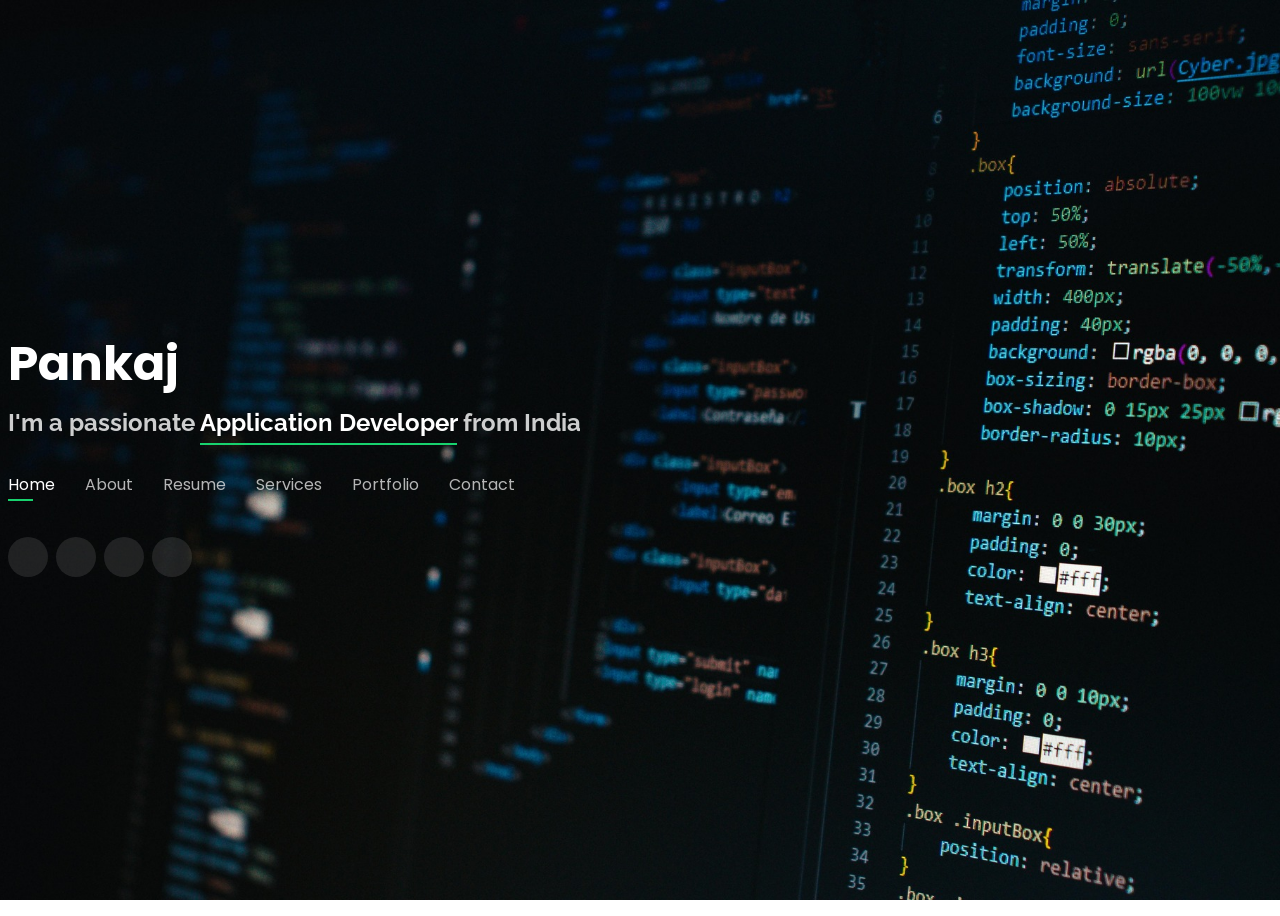
==== index.html @ 15504853 ""Updated portfolio section with new images and descriptions, added 6 new portfolio items"" ====
<!DOCTYPE html>
<html lang="en">

<head>
  <meta charset="utf-8">
  <meta content="width=device-width, initial-scale=1.0" name="viewport">

  <title>Pankaj</title>
  <meta content="" name="description">
  <meta content="" name="keywords">

  <!-- Favicons -->
  <link href="assets/img/favicon.png" rel="icon">
  <link href="assets/img/apple-touch-icon.png" rel="apple-touch-icon">

  <!-- Google Fonts -->
  <link
    href="https://fonts.googleapis.com/css?family=Open+Sans:300,300i,400,400i,600,600i,700,700i|Raleway:300,300i,400,400i,500,500i,600,600i,700,700i|Poppins:300,300i,400,400i,500,500i,600,600i,700,700i"
    rel="stylesheet">

  <!-- Vendor CSS Files -->
  <link href="assets/vendor/bootstrap/css/bootstrap.min.css" rel="stylesheet">
  <link href="assets/vendor/bootstrap-icons/bootstrap-icons.css" rel="stylesheet">
  <link href="assets/vendor/boxicons/css/boxicons.min.css" rel="stylesheet">
  <link href="assets/vendor/glightbox/css/glightbox.min.css" rel="stylesheet">
  <link href="assets/vendor/remixicon/remixicon.css" rel="stylesheet">
  <link href="assets/vendor/swiper/swiper-bundle.min.css" rel="stylesheet">

  <!-- Template Main CSS File -->
  <link href="assets/css/style.css" rel="stylesheet">

  <!-- =======================================================
  * Template Name: Personal
  * Template URL: https://bootstrapmade.com/personal-free-resume-bootstrap-template/
  * Updated: Mar 17 2024 with Bootstrap v5.3.3
  * Author: BootstrapMade.com
  * License: https://bootstrapmade.com/license/
  ======================================================== -->
</head>

<body>

  <!-- ======= Header ======= -->
  <header id="header">
    <div class="container">

      <h1 class="display-1"><a href="index.html">Pankaj</a></h1>
      <!-- Uncomment below if you prefer to use an image logo -->
      <!-- <a href="index.html" class="mr-auto"><img src="assets/img/logo.png" alt="" class="img-fluid"></a> -->
      <h2>I'm a passionate <span>Application Developer</span> from India</h2>

      <nav id="navbar" class="navbar">
        <ul>
          <li><a class="nav-link active" href="#header">Home</a></li>
          <li><a class="nav-link" href="#about">About</a></li>
          <li><a class="nav-link" href="#resume">Resume</a></li>
          <li><a class="nav-link" href="#services">Services</a></li>
          <li><a class="nav-link" href="#portfolio">Portfolio</a></li>
          <li><a class="nav-link" href="#contact">Contact</a></li>
        </ul>
        <i class="bi bi-list mobile-nav-toggle"></i>
      </nav><!-- .navbar -->

      <div class="social-links">
        <a href="https://x.com/pankajkcodes" target="_blank" class="twitter"><i class="bi bi-twitter"></i></a>
        <a href="https://www.facebook.com/pankajkcodesdev" target="_blank" class="facebook"><i
            class="bi bi-facebook"></i></a>
        <a href="https://instagram.com/pankajkcodes" target="_blank" class="instagram"><i
            class="bi bi-instagram"></i></a>
        <a href="https://www.linkedin.com/in/pankajkcodes/" target="_blank" class="linkedin"><i
            class="bi bi-linkedin"></i></a>
      </div>

    </div>
  </header><!-- End Header -->

  <!-- ======= About Section ======= -->
  <section id="about" class="about">

    <!-- ======= About Me ======= -->
    <div class="about-me container">

      <div class="section-title">
        <h2>About</h2>
        <p>Learn more about me</p>
      </div>

      <div class="row">
        <div class="col-lg-4" data-aos="fade-right">
          <img src="assets/img/me.jpg" class="img-fluid" alt="">
        </div>
        <div class="col-lg-8 pt-4 pt-lg-0 content" data-aos="fade-left">
          <h3>Application &amp; Backend Developer</h3>
          <p class="fst-italic">
            Software Developer with <span id="experience1">0</span> years of experience having good exposure in various technologies like - Java,
            kotlin, flutter, firebase, node.js, express, mongodb, mysql.
          </p>
          <div class="row">
            <div class="col-lg-6">
              <ul>
                <li><i class="bi bi-chevron-right"></i> <strong>Birthday:</strong> <span>4 March 2002</span></li>
                <li><i class="bi bi-chevron-right"></i> <strong>Website:</strong>
                  <span>https://pankajkcodes.github.io</span>
                </li>
                <li><i class="bi bi-chevron-right"></i> <strong>Phone:</strong> <span>+91 93050 94400</span></li>
                <li><i class="bi bi-chevron-right"></i> <strong>City:</strong> <span>New Delhi, India</span></li>
              </ul>
            </div>
            <div class="col-lg-6">
              <ul>
                <li><i class="bi bi-chevron-right"></i> <strong>Age:</strong> <span id="age"></span></li>
                <script>
                  function calculateAge() {
                    const birthYear = 2002;
                    const currentYear = new Date().getFullYear();
                    document.getElementById('age').textContent = currentYear - birthYear;
                  }
                  calculateAge();
                </script>
                <li><i class="bi bi-chevron-right"></i> <strong>Degree:</strong> <span>Master</span></li>
                <li><i class="bi bi-chevron-right"></i> <strong>Email:</strong> <span>pankajkcodes@gmail.com</span></li>
                <li><i class="bi bi-chevron-right"></i> <strong>Freelance:</strong> <span>Available</span></li>
              </ul>
            </div>
          </div>
          <p>
            A skilled software engineer with over 3 years of experience in full-stack application development. Proficient in technologies like Flutter, Dart, Java, Kotlin, and backend frameworks such as NodeJS, Express.js, and PHP, Specializes in building cross-platform mobile apps and robust backend systems.  Hands-on expertise in state management tools like Provider and Bloc, and databases including MySQL, MongoDB, and Firebase.

            Currently working at Rss Infotech Pvt. Ltd.,contributed to impactful projects like Math Formula, Bike9Pro, and Nadijyotish, demonstrating his ability to develop feature-rich applications.  Bachelor of Science degree from VBSPU University and has also earned certifications in Node.js and advanced Flutter development. With a strong foundation in programming, a problem-solving mindset, and excellent work ethic,
            committed to  <br>delivering high-quality solutions.
            
            </p>
        </div>
      </div>

    </div><!-- End About Me -->

    <!-- ======= Counts ======= -->
    <div class="counts container">

      <div class="row">

        <div class="col-lg-3 col-md-6">
          <div class="count-box">
            <i class="bi bi-emoji-smile"></i>
            <span data-purecounter-start="0" data-purecounter-end="40" data-purecounter-duration="1"
              class="purecounter"></span>
            <p>Happy Clients</p>
          </div>
        </div>

        <div class="col-lg-3 col-md-6 mt-5 mt-md-0">
          <div class="count-box">
            <i class="bi bi-journal-richtext"></i>
            <span data-purecounter-start="0" data-purecounter-end="50" data-purecounter-duration="1"
              class="purecounter"></span>
            <p>Projects</p>
          </div>
        </div>

        <div class="col-lg-3 col-md-6 mt-5 mt-lg-0">
          <div class="count-box">
            <i class="bi bi-headset"></i>
            <span data-purecounter-start="0" data-purecounter-end="5000" data-purecounter-duration="1"
              class="purecounter"></span>
            <p>Hours Of Support</p>
          </div>
        </div>

        <div class="col-lg-3 col-md-6 mt-5 mt-lg-0">
          <div class="count-box">
            <i class="bi bi-award"></i>
            <span data-purecounter-start="0" data-purecounter-end="5" data-purecounter-duration="1"
              class="purecounter"></span>
            <p>Awards</p>
          </div>
        </div>

      </div>

    </div><!-- End Counts -->

    <!-- ======= Skills  ======= -->
    <div class="skills container">

      <div class="section-title">
        <h2>Skills</h2>
      </div>

      <div class="row skills-content">

        <div class="col-lg-6">

          <div class="progress">
            <span class="skill">Flutter <i class="val">100%</i></span>
            <div class="progress-bar-wrap">
              <div class="progress-bar" role="progressbar" aria-valuenow="100" aria-valuemin="0" aria-valuemax="100">
              </div>
            </div>
          </div>

          <div class="progress">
            <span class="skill">Dart <i class="val">90%</i></span>
            <div class="progress-bar-wrap">
              <div class="progress-bar" role="progressbar" aria-valuenow="90" aria-valuemin="0" aria-valuemax="100">
              </div>
            </div>
          </div>

          <div class="progress">
            <span class="skill">JavaScript <i class="val">85%</i></span>
            <div class="progress-bar-wrap">
              <div class="progress-bar" role="progressbar" aria-valuenow="75" aria-valuemin="0" aria-valuemax="100">
              </div>
            </div>
          </div>

        </div>

        <div class="col-lg-6">

          <div class="progress">
            <span class="skill">NodeJS <i class="val">90%</i></span>
            <div class="progress-bar-wrap">
              <div class="progress-bar" role="progressbar" aria-valuenow="90" aria-valuemin="0" aria-valuemax="100">
              </div>
            </div>
          </div>
          <div class="progress">
            <span class="skill">PHP <i class="val">70%</i></span>
            <div class="progress-bar-wrap">
              <div class="progress-bar" role="progressbar" aria-valuenow="80" aria-valuemin="0" aria-valuemax="100">
              </div>
            </div>
          </div>



        </div>

      </div>

    </div><!-- End Skills -->

    <!-- ======= Interests ======= -->
    <div class="interests container">

      <div class="section-title">
        <h2>Interests</h2>
      </div>

      <div class="row">
        <div class="col-lg-3 col-md-4">
          <div class="icon-box">
            <i class="bi bi-code-slash" style="color: #ffbb2c;"></i>
            <h3>Programming</h3>
          </div>
        </div>

        <div class="col-lg-3 col-md-4 mt-4 mt-md-0">
          <div class="icon-box">
            <i class="bi bi-box-fill" style="color: #d4ff55;"></i>
            <h3>Problem Solving</h3>
          </div>
        </div>
        <div class="col-lg-3 col-md-4 mt-4 mt-md-0">
          <div class="icon-box">
            <i class="bi bi-reception-4" style="color: #fffc55;"></i>
            <h3>Learning New Skills</h3>
          </div>
        </div>


      </div>

    </div><!-- End Interests -->

    <!-- ======= Testimonials ======= -->
    <div class="testimonials container" style="display: none;">

      <div class="section-title">
        <h2>Testimonials</h2>
      </div>

      <div class="testimonials-slider swiper" data-aos="fade-up" data-aos-delay="100">
        <div class="swiper-wrapper">

          <div class="swiper-slide">
            <div class="testimonial-item">
              <p>
                <i class="bx bxs-quote-alt-left quote-icon-left"></i>
                Proin iaculis purus consequat sem cure digni ssim donec porttitora entum suscipit rhoncus. Accusantium
                quam, ultricies eget id, aliquam eget nibh et. Maecen aliquam, risus at semper.
                <i class="bx bxs-quote-alt-right quote-icon-right"></i>
              </p>
              <img src="assets/img/testimonials/testimonials-1.jpg" class="testimonial-img" alt="">
              <h3>Saul Goodman</h3>
              <h4>Ceo &amp; Founder</h4>
            </div>
          </div><!-- End testimonial item -->

          <div class="swiper-slide">
            <div class="testimonial-item">
              <p>
                <i class="bx bxs-quote-alt-left quote-icon-left"></i>
                Export tempor illum tamen malis malis eram quae irure esse labore quem cillum quid cillum eram malis
                quorum velit fore eram velit sunt aliqua noster fugiat irure amet legam anim culpa.
                <i class="bx bxs-quote-alt-right quote-icon-right"></i>
              </p>
              <img src="assets/img/testimonials/testimonials-2.jpg" class="testimonial-img" alt="">
              <h3>Sara Wilsson</h3>
              <h4>Designer</h4>
            </div>
          </div><!-- End testimonial item -->

          <div class="swiper-slide">
            <div class="testimonial-item">
              <p>
                <i class="bx bxs-quote-alt-left quote-icon-left"></i>
                Enim nisi quem export duis labore cillum quae magna enim sint quorum nulla quem veniam duis minim tempor
                labore quem eram duis noster aute amet eram fore quis sint minim.
                <i class="bx bxs-quote-alt-right quote-icon-right"></i>
              </p>
              <img src="assets/img/testimonials/testimonials-3.jpg" class="testimonial-img" alt="">
              <h3>Jena Karlis</h3>
              <h4>Store Owner</h4>
            </div>
          </div><!-- End testimonial item -->

          <div class="swiper-slide">
            <div class="testimonial-item">
              <p>
                <i class="bx bxs-quote-alt-left quote-icon-left"></i>
                Fugiat enim eram quae cillum dolore dolor amet nulla culpa multos export minim fugiat minim velit minim
                dolor enim duis veniam ipsum anim magna sunt elit fore quem dolore labore illum veniam.
                <i class="bx bxs-quote-alt-right quote-icon-right"></i>
              </p>
              <img src="assets/img/testimonials/testimonials-4.jpg" class="testimonial-img" alt="">
              <h3>Matt Brandon</h3>
              <h4>Freelancer</h4>
            </div>
          </div><!-- End testimonial item -->



        </div>
        <div class="swiper-pagination"></div>
      </div>

      <div class="owl-carousel testimonials-carousel">

      </div>

    </div>
    <!-- End Testimonials  -->

  </section><!-- End About Section -->

  <!-- ======= Resume Section ======= -->
  <section id="resume" class="resume">
    <div class="container">

      <div class="section-title">
        <h2>Resume</h2>
        <p>Check My Resume</p>
      </div>

      <div class="row">
        <div class="col-lg-6">
          <h3 class="resume-title">Sumary</h3>
          <div class="resume-item pb-0">
            <h4>Pankaj Bharati</h4>
            <p><em>An Engineer with <span id="experience">0</span> years of experience, having good knowledge of
                application development and worked on different technologies.
                <script>
                  const startYear = 2021;
                  const currentYear = new Date().getFullYear();
                  const experience = currentYear - startYear;
                
                  document.getElementById('experience').innerText = experience;
                  document.getElementById('experience1').innerText = experience;
                </script> Good understanding of programming, functional requirements,
                hardworking and confident. Able to submit desired work with in
                stipulated time.
              </em></p>
            <p>
            <ul>
              <li>Mau, 275301, UP. India</li>
              <li>+91 93050 94400</li>
              <li>pankajkcodes@gmail.com</li>
            </ul>
            </p>
          </div>

          <h3 class="resume-title">Education</h3>
          <div class="resume-item">
            <h4>Bachelor of Science [BSC] </h4>
            <h5>2019 - 2022</h5>
            <p><em> VBSPU University Jaunpur</em></p>
            <p>Graduated with a Bachelor of Science degree, majoring in Physics, Chemistry, and Mathematics. Completed
              an internship at a research institute, gaining practical lab experience. Organized events as a member of
              the science society and tutored peers in mathematics. </p>
          </div>
          <div class="resume-item">
            <h4>Intermediate [ 10+2 ]</h4>
            <h5>2017 - 2019 </h5>
            <p><em>Prayagraj, Utter Pradesh, India </em></p>
            <p>Completed higher secondary education with a focus on Science, achieving high grades in Physics,
              Chemistry, and Mathematics. Participated in advanced mathematics competitions, enhancing analytical
              skills. Competed in inter-school debate competitions, improving public speaking and critical thinking
              abilities.
            </p>
          </div>
          <div class="resume-item">
            <h4>High School [ 10 ]</h4>
            <h5>2015 - 2017 </h5>
            <p><em>Prayagraj, Utter Pradesh, India </em></p>
            <p>Completed Class 10 with a strong academic record, excelling in Mathematics, Science, and English.
              Enhancing problem-solving skills. Contributed to the school newspaper, developing writing and
              communication abilities. Engaged in community service initiatives, fostering teamwork and social
              responsibility. This period laid a solid foundation for my educational and professional future,
              cultivating critical thinking and effective communication skills.
            </p>
          </div>
        </div>
        <div class="col-lg-6">
          <h3 class="resume-title">Professional Experience</h3>
          <div class="resume-item">
            <h4>Full-Stack App Developer </h4>
            <h5>2023 - Present</h5>
            <p><em>Moti Nagar, New Delhi, Delhi 110015 </em></p>
            <p>
            <ul>
              <li>Frontend technologies - XML for Java and kotlin. Flutter
                for Android and IOS Cross Platform App Development . </li>
              <li>Backend technologies - NodeJS, Express Js, PHP, Third
                Party Api.
              </li>
              <li>Database technologies - MongoDB, MySQL Database
                Firebase, Cloud Firestore </li>
              <li>Other technologies -
                Firebase messaging, OneSignal Notifications. Payments gateway. UPI SDK, Google Map, Agora. </li>
            </ul>
            </p>
          </div>
          <div class="resume-item">
            <h4>Full-Stack App Developer </h4>
            <h5>2022 - 2023</h5>
            <p><em> Mobile Application Development Company In Pune Maharashtra
                India </em></p>
            <p>
            <ul>
              <li>Technical Skills : Flutter and Dart, java, kotlin, Sqflite
                (SQL) , hive (No SQL), Api Call Using HTTP & DIO Package </li>
              <li>Frontend Framework : Flutter framework. </li>
              <li>Backend : Firebase, NodeJS ,Express Js. </li>
              <li>State management : Provider, Riverpod and bloc "Cubit" </li>
              <li>Database : Firebase, Cloud Firestore, MySQL, MongoDB </li>
            </ul>
            </p>
          </div>
          <div class="resume-item">
            <h4>Freelaunce Full-Stack App Developer </h4>
            <h5>2020 - 2022</h5>
            <p><em> WORK FROM HOME [ Client Works ] </em></p>
            <p>
            <ul>
              <li>Technical Skills : Native Android java, kotlin, Api Integration </li>
              <li>Frontend Framework : Native android </li>
              <li>Backend : Firebase, NodeJS ,Express Js. </li>
              <li>Other technologies - For Messaging & Notifications :
                Firebase messaging, OneSignal Notifications. For
                Payment : Razor pay, Stripe Payments. Ads : Unity, Google admob, facebook ad </li>
              <li>Database : Firebase, Cloud Firestore, MySQL, MongoDB </li>
            </ul>
            </p>
          </div>
        </div>
      </div>

    </div>
  </section><!-- End Resume Section -->

  <!-- ======= Services Section ======= -->
  <section id="services" class="services">
    <div class="container">

      <div class="section-title">
        <h2>Services</h2>
        <p>My Services</p>
      </div>

      <div class="row">
        <div class="col-lg-4 col-md-6 d-flex align-items-stretch">
          <div class="icon-box">
            <div class="icon"><i class="bx bxl-dribbble"></i></div>
            <h4><a href="">Android Application Development</a></h4>
            <p>Technology using flutter, java and kotlin. </p>
          </div>
        </div>

        <div class="col-lg-4 col-md-6 d-flex align-items-stretch mt-4 mt-md-0">
          <div class="icon-box">
            <div class="icon"><i class="bx bx-file"></i></div>
            <h4><a href="">IOS Application Development</a></h4>
            <p>Technology using flutter cross platform developement.</p>
          </div>
        </div>

        <div class="col-lg-4 col-md-6 d-flex align-items-stretch mt-4 mt-lg-0">
          <div class="icon-box">
            <div class="icon"><i class="bx bx-tachometer"></i></div>
            <h4><a href="">Desktop Application Development</a></h4>
            <p>Technology using Electron, html, css, js.</p>
          </div>
        </div>

        <div class="col-lg-4 col-md-6 d-flex align-items-stretch mt-4">
          <div class="icon-box">
            <div class="icon"><i class="bx bx-world"></i></div>
            <h4><a href="">Backend Development [ Node ] </a></h4>
            <p>Technology using NodeJs, ExpressJs, Mongodb.</p>
          </div>
        </div>

        <div class="col-lg-4 col-md-6 d-flex align-items-stretch mt-4">
          <div class="icon-box">
            <div class="icon"><i class="bx bx-slideshow"></i></div>
            <h4><a href="">Backend Development [ PHP ] </a></h4>
            <p>Technology using Core PHP and MySql.</p>
          </div>
        </div>

        <div class="col-lg-4 col-md-6 d-flex align-items-stretch mt-4">
          <div class="icon-box">
            <div class="icon"><i class="bx bx-arch"></i></div>
            <h4><a href="">Firebase Uses & Integration </a></h4>
            <p>Cloud Firestore DB , Authentication, Notification, Realtime db etc.</p>
          </div>
        </div>

      </div>

    </div>
  </section><!-- End Services Section -->

  <!-- ======= Portfolio Section ======= -->
  <section id="portfolio" class="portfolio">
    <div class="container">

      <div class="section-title">
        <h2>Portfolio</h2>
        <p>My Works</p>
      </div>

      <div class="row">
        <div class="col-lg-12 d-flex justify-content-center">
          <ul id="portfolio-flters">
            <li data-filter="*" class="filter-active">All</li>
            <li data-filter=".filter-app">App</li>
            <li data-filter=".filter-web">Web</li>
          </ul>
        </div>
      </div>

      <div class="row portfolio-container">

        <div class="col-lg-4 col-md-6 portfolio-item filter-app">
          <div class="portfolio-wrap">
            <img src="assets/img/portfolio/portfolio-1.png" class="img-fluid" alt="">
            <div class="portfolio-info">
              <h4>Math Formula | All Formula              </h4>
              <p>Math Formula | Math Quiz is all-in-one app that delivers a good collection of math formulas across various branches of mathematics, including algebra, geometry, trigonometry, and more. </p>
              <div class="portfolio-links">
                <a href="assets/img/portfolio/portfolio-1.png" data-gallery="portfolioGallery"
                  class="portfolio-lightbox" title="App 1"><i class="bx bx-plus"></i></a>
                <a href="portfolio-details.html" data-gallery="portfolioDetailsGallery" data-glightbox="type: external"
                  class="portfolio-details-lightbox" title="Portfolio Details"><i class="bx bx-link"></i></a>
              </div>
            </div>
          </div>
        </div>

        <div class="col-lg-4 col-md-6 portfolio-item filter-app">
          <div class="portfolio-wrap">
            <img src="assets/img/portfolio/portfolio-2.png" class="img-fluid" alt="">
            <div class="portfolio-info">
              <h4>Blank</h4>
              <p>Blank app provide service to get old phone details. also user can come to our store to provide details of old phone through Blank App .
              </p>
              <div class="portfolio-links">
                <a href="assets/img/portfolio/portfolio-2.png" data-gallery="portfolioGallery"
                  class="portfolio-lightbox" title="Web 3"><i class="bx bx-plus"></i></a>
                <a href="portfolio-details.html" data-gallery="portfolioDetailsGallery" data-glightbox="type: external"
                  class="portfolio-details-lightbox" title="Portfolio Details"><i class="bx bx-link"></i></a>
              </div>
            </div>
          </div>
        </div>

        <div class="col-lg-4 col-md-6 portfolio-item filter-app">
          <div class="portfolio-wrap">
            <img src="assets/img/portfolio/portfolio-3.png" class="img-fluid" alt="">
            <div class="portfolio-info">
              <h4>Vaktaa</h4>
              <p>Vaktaa is driven by a singular vision: to illuminate the path to understanding oneself and making informed life decisions.</p>
              <div class="portfolio-links">
                <a href="assets/img/portfolio/portfolio-3.png" data-gallery="portfolioGallery"
                  class="portfolio-lightbox" title="App 2"><i class="bx bx-plus"></i></a>
                <a href="portfolio-details.html" data-gallery="portfolioDetailsGallery" data-glightbox="type: external"
                  class="portfolio-details-lightbox" title="Portfolio Details"><i class="bx bx-link"></i></a>
              </div>
            </div>
          </div>
        </div>



        <div class="col-lg-4 col-md-6 portfolio-item filter-web">
          <div class="portfolio-wrap">
            <img src="assets/img/portfolio/portfolio-4.png" class="img-fluid" alt="">
            <div class="portfolio-info">
              <h4>UpSoftech</h4>
              <p>A software development company that specializes in creating custom software solutions for businesses of all sizes.</p>
              <div class="portfolio-links">
                <a href="assets/img/portfolio/portfolio-4.png" data-gallery="portfolioGallery"
                  class="portfolio-lightbox" title="Web 2"><i class="bx bx-plus"></i></a>
                <a href="portfolio-details.html" data-gallery="portfolioDetailsGallery" data-glightbox="type: external"
                  class="portfolio-details-lightbox" title="Portfolio Details"><i class="bx bx-link"></i></a>
              </div>
            </div>
          </div>
        </div>

        <div class="col-lg-4 col-md-6 portfolio-item filter-web">
          <div class="portfolio-wrap">
            <img src="assets/img/portfolio/portfolio-5.png" class="img-fluid" alt="">
            <div class="portfolio-info">
              <h4>Bizotic</h4>
              <p>We're Bizotic Finance, your gateway to financial freedom. Our mission is simple: to make credit accessible to everyone. </p>
              <div class="portfolio-links">
                <a href="assets/img/portfolio/portfolio-5.png" data-gallery="portfolioGallery"
                  class="portfolio-lightbox" title="App 3"><i class="bx bx-plus"></i></a>
                <a href="portfolio-details.html" data-gallery="portfolioDetailsGallery" data-glightbox="type: external"
                  class="portfolio-details-lightbox" title="Portfolio Details"><i class="bx bx-link"></i></a>
              </div>
            </div>
          </div>
        </div>



        <div class="col-lg-4 col-md-6 portfolio-item filter-web">
          <div class="portfolio-wrap">
            <img src="assets/img/portfolio/portfolio-6.png" class="img-fluid" alt="">
            <div class="portfolio-info">
              <h4>Mehi Marble & Tiles</h4>
              <p>Welcome to Mehi Marble & Tiles , your trusted destination for high-quality tiles and marble.</p>
              <div class="portfolio-links">
                <a href="assets/img/portfolio/portfolio-6.png" data-gallery="portfolioGallery"
                  class="portfolio-lightbox" title="Web 3"><i class="bx bx-plus"></i></a>
                <a href="portfolio-details.html" data-gallery="portfolioDetailsGallery" data-glightbox="type: external"
                  class="portfolio-details-lightbox" title="Portfolio Details"><i class="bx bx-link"></i></a>
              </div>
            </div>
          </div>
        </div>
        <div class="col-lg-4 col-md-6 portfolio-item filter-app">
          <div class="portfolio-wrap">
            <img src="assets/img/portfolio/portfolio-7.png" class="img-fluid" alt="">
            <div class="portfolio-info">
              <h4>AI VITOFIT
              </h4>
              <p>AI VITOFIT - India's Leading AI Based Fitness App
              </p>
              <div class="portfolio-links">
                <a href="assets/img/portfolio/portfolio-7.png" data-gallery="portfolioGallery"
                  class="portfolio-lightbox" title="App"><i class="bx bx-plus"></i></a>
                <a href="portfolio-details.html" data-gallery="portfolioDetailsGallery" data-glightbox="type: external"
                  class="portfolio-details-lightbox" title="Portfolio Details"><i class="bx bx-link"></i></a>
              </div>
            </div>
          </div>
        </div>
        <div class="col-lg-4 col-md-6 portfolio-item filter-app">
          <div class="portfolio-wrap">
            <img src="assets/img/portfolio/portfolio-8.png" class="img-fluid" alt="">
            <div class="portfolio-info">
              <h4>MeatBeats              </h4>
              <p>MeatBeats is an application which sells fish and meat online in Pune region
              </p>
              <div class="portfolio-links">
                <a href="assets/img/portfolio/portfolio-8.png" data-gallery="portfolioGallery"
                  class="portfolio-lightbox" title="App "><i class="bx bx-plus"></i></a>
                <a href="portfolio-details.html" data-gallery="portfolioDetailsGallery" data-glightbox="type: external"
                  class="portfolio-details-lightbox" title="Portfolio Details"><i class="bx bx-link"></i></a>
              </div>
            </div>
          </div>
        </div>
        <div class="col-lg-4 col-md-6 portfolio-item filter-app">
          <div class="portfolio-wrap">
            <img src="assets/img/portfolio/portfolio-9.png" class="img-fluid" alt="">
            <div class="portfolio-info">
              <h4>Nadijyotish</h4>
              <p>Nadi Astrology is the highly accurate predictive Hindu system of astrology.
              </p>
              <div class="portfolio-links">
                <a href="assets/img/portfolio/portfolio-9.png" data-gallery="portfolioGallery"
                  class="portfolio-lightbox" title="App "><i class="bx bx-plus"></i></a>
                <a href="portfolio-details.html" data-gallery="portfolioDetailsGallery" data-glightbox="type: external"
                  class="portfolio-details-lightbox" title="Portfolio Details"><i class="bx bx-link"></i></a>
              </div>
            </div>
          </div>
        </div>
        <div class="col-lg-4 col-md-6 portfolio-item filter-app">
          <div class="portfolio-wrap">
            <img src="assets/img/portfolio/portfolio-10.png" class="img-fluid" alt="">
            <div class="portfolio-info">
              <h4>Free Ambulance</h4>
              <p>Free Ambulance Mobile Application</p>
              <div class="portfolio-links">
                <a href="assets/img/portfolio/portfolio-10.png" data-gallery="portfolioGallery"
                  class="portfolio-lightbox" title="App "><i class="bx bx-plus"></i></a>
                <a href="portfolio-details.html" data-gallery="portfolioDetailsGallery" data-glightbox="type: external"
                  class="portfolio-details-lightbox" title="Portfolio Details"><i class="bx bx-link"></i></a>
              </div>
            </div>
          </div>
        </div>
        <div class="col-lg-4 col-md-6 portfolio-item filter-app">
          <div class="portfolio-wrap">
            <img src="assets/img/portfolio/portfolio-11.png" class="img-fluid" alt="">
            <div class="portfolio-info">
              <h4>Bike9Pro</h4>
              <p>Bike9Pro Mobile Application </p>
              <div class="portfolio-links">
                <a href="assets/img/portfolio/portfolio-11.png" data-gallery="portfolioGallery"
                  class="portfolio-lightbox" title="App "><i class="bx bx-plus"></i></a>
                <a href="portfolio-details.html" data-gallery="portfolioDetailsGallery" data-glightbox="type: external"
                  class="portfolio-details-lightbox" title="Portfolio Details"><i class="bx bx-link"></i></a>
              </div>
            </div>
          </div>
        </div>
       


      </div>

    </div>
  </section><!-- End Portfolio Section -->

  <!-- ======= Contact Section ======= -->
  <section id="contact" class="contact">
    <div class="container">

      <div class="section-title">
        <h2>Contact</h2>
        <p>Contact Me</p>
      </div>

      <div class="row mt-2">

        <div class="col-md-6 d-flex align-items-stretch">
          <div class="info-box">
            <i class="bx bx-map"></i>
            <h3>My Address</h3>
            <p>Mau 275301 U.P India </p>
          </div>
        </div>

        <div class="col-md-6 mt-4 mt-md-0 d-flex align-items-stretch">
          <div class="info-box">
            <i class="bx bx-share-alt"></i>
            <h3>Social Profiles</h3>
            <div class="social-links">
              <a href="https://x.com/pankajkcodes" target="_blank" class="twitter"><i class="bi bi-twitter"></i></a>
              <a href="https://www.facebook.com/pankajkcodesdev" target="_blank" class="facebook"><i
                  class="bi bi-facebook"></i></a>
              <a href="https://instagram.com/pankajkcodes" target="_blank" class="instagram"><i
                  class="bi bi-instagram"></i></a>
              <a href="https://www.linkedin.com/in/pankajkcodes/" target="_blank" class="linkedin"><i
                  class="bi bi-linkedin"></i></a>

            </div>
          </div>
        </div>

        <div class="col-md-6 mt-4 d-flex align-items-stretch">
          <div class="info-box">
            <i class="bx bx-envelope"></i>
            <h3>Email Me</h3>
            <p>pankajkcodes@gmail.com</p>
          </div>
        </div>
        <div class="col-md-6 mt-4 d-flex align-items-stretch">
          <div class="info-box">
            <i class="bx bx-phone-call"></i>
            <h3>Call Me</h3>
            <p>+91 93050 94400</p>
          </div>
        </div>
        <space></space>
      </div>

      <form action="forms/contact.php" method="post" role="form" class="php-email-form mt-4">
        <div class="row">
          <div class="col-md-6 form-group">
            <input type="text" name="name" class="form-control" id="name" placeholder="Your Name" required>
          </div>
          <div class="col-md-6 form-group mt-3 mt-md-0">
            <input type="email" class="form-control" name="email" id="email" placeholder="Your Email" required>
          </div>
        </div>
        <div class="form-group mt-3">
          <input type="text" class="form-control" name="subject" id="subject" placeholder="Subject" required>
        </div>
        <div class="form-group mt-3">
          <textarea class="form-control" name="message" rows="5" placeholder="Message" required></textarea>
        </div>
        <div class="my-3">
          <div class="loading">Loading</div>
          <div class="error-message"></div>
          <div class="sent-message">Your message has been sent. Thank you!</div>
        </div>
        <div class="text-center"><button type="submit">Send Message</button></div>
      </form>

    </div>
  </section><!-- End Contact Section -->

  <!-- Vendor JS Files -->
  <script src="assets/vendor/purecounter/purecounter_vanilla.js"></script>
  <script src="assets/vendor/bootstrap/js/bootstrap.bundle.min.js"></script>
  <script src="assets/vendor/glightbox/js/glightbox.min.js"></script>
  <script src="assets/vendor/isotope-layout/isotope.pkgd.min.js"></script>
  <script src="assets/vendor/swiper/swiper-bundle.min.js"></script>
  <script src="assets/vendor/waypoints/noframework.waypoints.js"></script>
  <script src="assets/vendor/php-email-form/validate.js"></script>

  <!-- Template Main JS File -->
  <script src="assets/js/main.js"></script>

</body>

</html>
---- assets/css/style.css ----
/**
* Template Name: Personal
* Template URL: https://bootstrapmade.com/personal-free-resume-bootstrap-template/
* Updated: Mar 17 2024 with Bootstrap v5.3.3
* Author: BootstrapMade.com
* License: https://bootstrapmade.com/license/
*/

/*--------------------------------------------------------------
# General
--------------------------------------------------------------*/
body {
  font-family: "Open Sans", sans-serif;
  background-color: #040404;
  color: #fff;
  position: relative;
  background: transparent;
}

body::before {
  content: "";
  position: fixed;
  background: #040404 url("../img/bg.jpg") top right no-repeat;
  background-size: cover;
  left: 0;
  right: 0;
  top: 0;
  height: 100vh;
  z-index: -1;
}

@media (min-width: 1024px) {
  body::before {
    background-attachment: fixed;
  }
}

a {
  color: #18d26e;
  text-decoration: none;
}

a:hover {
  color: #35e888;
  text-decoration: none;
}

h1,
h2,
h3,
h4,
h5,
h6 {
  font-family: "Raleway", sans-serif;
}

/*--------------------------------------------------------------
# Header
--------------------------------------------------------------*/
#header {
  transition: ease-in-out 0.3s;
  position: relative;
  height: 100vh;
  display: flex;
  align-items: center;
  z-index: 997;
  overflow-y: auto;
}

#header * {
  transition: ease-in-out 0.3s;
}

#header h1 {
  font-size: 48px;
  margin: 0;
  padding: 0;
  line-height: 1;
  font-weight: 700;
  font-family: "Poppins", sans-serif;
}

#header h1 a,
#header h1 a:hover {
  color: #fff;
  line-height: 1;
  display: inline-block;
}

#header h2 {
  font-size: 24px;
  margin-top: 20px;
  color: rgba(255, 255, 255, 0.8);
}

#header h2 span {
  color: #fff;
  border-bottom: 2px solid #18d26e;
  padding-bottom: 6px;
}

#header img {
  padding: 0;
  margin: 0;
}

#header .social-links {
  margin-top: 40px;
  display: flex;
}

#header .social-links a {
  font-size: 16px;
  display: flex;
  justify-content: center;
  align-items: center;
  background: rgba(255, 255, 255, 0.1);
  color: #fff;
  line-height: 1;
  margin-right: 8px;
  border-radius: 50%;
  width: 40px;
  height: 40px;
}

#header .social-links a:hover {
  background: #18d26e;
}

@media (max-width: 992px) {
  #header h1 {
    font-size: 36px;
  }

  #header h2 {
    font-size: 20px;
    line-height: 30px;
  }

  #header .social-links {
    margin-top: 15px;
  }

  #header .container {
    display: flex;
    flex-direction: column;
    align-items: center;
  }
}

/* Header Top */
#header.header-top {
  height: 80px;
  position: fixed;
  left: 0;
  top: 0;
  right: 0;
  background: rgba(0, 0, 0, 0.9);
}

#header.header-top .social-links,
#header.header-top h2 {
  display: none;
}

#header.header-top h1 {
  margin-right: auto;
  font-size: 36px;
}

#header.header-top img {
  max-height: 60px;
  margin-right: 20px !important;
}

#header.header-top .container {
  display: flex;
  align-items: center;
}

#header.header-top .navbar {
  margin: 0;
}

@media (max-width: 768px) {
  #header.header-top {
    height: 60px;
  }

  #header.header-top h1 {
    font-size: 26px;
  }
}

/*--------------------------------------------------------------
# Navigation Menu
--------------------------------------------------------------*/
/**
* Desktop Navigation 
*/
.navbar {
  padding: 0;
  margin-top: 35px;
}

.navbar ul {
  margin: 0;
  padding: 0;
  display: flex;
  list-style: none;
  align-items: center;
}

.navbar li {
  position: relative;
}

.navbar li+li {
  margin-left: 30px;
}

.navbar a,
.navbar a:focus {
  display: flex;
  align-items: center;
  justify-content: space-between;
  padding: 0;
  font-family: "Poppins", sans-serif;
  font-size: 16px;
  font-weight: 400;
  color: rgba(255, 255, 255, 0.7);
  white-space: nowrap;
  transition: 0.3s;
}

.navbar a i,
.navbar a:focus i {
  font-size: 12px;
  line-height: 0;
  margin-left: 5px;
}

.navbar a:before {
  content: "";
  position: absolute;
  width: 0;
  height: 2px;
  bottom: -4px;
  left: 0;
  background-color: #18d26e;
  visibility: hidden;
  width: 0px;
  transition: all 0.3s ease-in-out 0s;
}

.navbar a:hover:before,
.navbar li:hover>a:before,
.navbar .active:before {
  visibility: visible;
  width: 25px;
}

.navbar a:hover,
.navbar .active,
.navbar .active:focus,
.navbar li:hover>a {
  color: #fff;
}

/**
* Mobile Navigation 
*/
.mobile-nav-toggle {
  color: #fff;
  font-size: 28px;
  cursor: pointer;
  display: none;
  line-height: 0;
  transition: 0.5s;
  position: fixed;
  right: 15px;
  top: 15px;
}

@media (max-width: 991px) {
  .mobile-nav-toggle {
    display: block;
  }

  .navbar ul {
    display: none;
  }
}

.navbar-mobile {
  position: fixed;
  overflow: hidden;
  top: 0;
  right: 0;
  left: 0;
  bottom: 0;
  background: rgba(0, 0, 0, 0.9);
  transition: 0.3s;
  z-index: 999;
  margin-top: 0;
}

.navbar-mobile .mobile-nav-toggle {
  position: absolute;
  top: 15px;
  right: 15px;
}

.navbar-mobile ul {
  display: block;
  position: absolute;
  top: 55px;
  right: 15px;
  bottom: 45px;
  left: 15px;
  padding: 10px 0;
  overflow-y: auto;
  transition: 0.3s;
  border: 2px solid rgba(255, 255, 255, 0.2);
}

.navbar-mobile li {
  padding: 12px 20px;
}

.navbar-mobile li+li {
  margin: 0;
}

.navbar-mobile a,
.navbar-mobile a:focus {
  font-size: 16px;
  position: relative;
}

/*--------------------------------------------------------------
# Sections General
--------------------------------------------------------------*/
section {
  overflow: hidden;
  position: absolute;
  width: 100%;
  top: 140px;
  bottom: 100%;
  opacity: 0;
  transition: ease-in-out 0.4s;
  z-index: 2;
}

section.section-show {
  top: 100px;
  bottom: auto;
  opacity: 1;
  padding-bottom: 45px;
}

section .container {
  background: rgba(0, 0, 0, 0.9);
  padding: 30px;
}

@media (max-width: 768px) {
  section {
    top: 120px;
  }

  section.section-show {
    top: 80px;
  }
}

.section-title h2 {
  font-size: 14px;
  font-weight: 500;
  padding: 0;
  line-height: 1px;
  margin: 0 0 20px 0;
  letter-spacing: 2px;
  text-transform: uppercase;
  color: #aaaaaa;
  font-family: "Poppins", sans-serif;
}

.section-title h2::after {
  content: "";
  width: 120px;
  height: 1px;
  display: inline-block;
  background: #4ceb95;
  margin: 4px 10px;
}

.section-title p {
  margin: 0;
  margin: -15px 0 15px 0;
  font-size: 36px;
  font-weight: 700;
  text-transform: uppercase;
  font-family: "Poppins", sans-serif;
  color: #fff;
}

/*--------------------------------------------------------------
# About
--------------------------------------------------------------*/
.about-me .content h3 {
  font-weight: 700;
  font-size: 26px;
  color: #18d26e;
}

.about-me .content ul {
  list-style: none;
  padding: 0;
}

.about-me .content ul li {
  margin-bottom: 20px;
  display: flex;
  align-items: center;
}

.about-me .content ul strong {
  margin-right: 10px;
}

.about-me .content ul i {
  font-size: 16px;
  margin-right: 5px;
  color: #18d26e;
  line-height: 0;
}

.about-me .content p:last-child {
  margin-bottom: 0;
}

/*--------------------------------------------------------------
# Counts
--------------------------------------------------------------*/
.counts {
  padding: 70px 0 60px;
}

.counts .count-box {
  padding: 30px 30px 25px 30px;
  width: 100%;
  position: relative;
  text-align: center;
  background: rgba(255, 255, 255, 0.08);
}

.counts .count-box i {
  position: absolute;
  top: -25px;
  left: 50%;
  transform: translateX(-50%);
  font-size: 24px;
  background: rgba(255, 255, 255, 0.1);
  padding: 12px;
  color: #18d26e;
  border-radius: 50px;
  line-height: 0;
}

.counts .count-box span {
  font-size: 36px;
  display: block;
  font-weight: 600;
  color: #fff;
}

.counts .count-box p {
  padding: 0;
  margin: 0;
  font-family: "Raleway", sans-serif;
  font-size: 14px;
}

/*--------------------------------------------------------------
# Skills
--------------------------------------------------------------*/
.skills .progress {
  height: 60px;
  display: block;
  background: none;
  border-radius: 0;
}

.skills .progress .skill {
  padding: 10px 0;
  margin: 0;
  text-transform: uppercase;
  display: block;
  font-weight: 600;
  font-family: "Poppins", sans-serif;
  color: #fff;
}

.skills .progress .skill .val {
  float: right;
  font-style: normal;
}

.skills .progress-bar-wrap {
  background: rgba(255, 255, 255, 0.2);
}

.skills .progress-bar {
  width: 1px;
  height: 10px;
  transition: 0.9s;
  background-color: #18d26e;
}

/*--------------------------------------------------------------
# Interests
--------------------------------------------------------------*/
.interests .icon-box {
  display: flex;
  align-items: center;
  padding: 20px;
  background: rgba(255, 255, 255, 0.08);
  transition: ease-in-out 0.3s;
}

.interests .icon-box i {
  font-size: 32px;
  padding-right: 10px;
  line-height: 1;
}

.interests .icon-box h3 {
  font-weight: 700;
  margin: 0;
  padding: 0;
  line-height: 1;
  font-size: 16px;
  color: #fff;
}

.interests .icon-box:hover {
  background: rgba(255, 255, 255, 0.12);
}

/*--------------------------------------------------------------
# Testimonials
--------------------------------------------------------------*/
.testimonials .testimonials-carousel,
.testimonials .testimonials-slider {
  overflow: hidden;
}

.testimonials .testimonial-item {
  box-sizing: content-box;
  min-height: 320px;
}

.testimonials .testimonial-item .testimonial-img {
  width: 90px;
  border-radius: 50%;
  margin: -40px 0 0 40px;
  position: relative;
  z-index: 2;
  border: 6px solid rgba(255, 255, 255, 0.12);
}

.testimonials .testimonial-item h3 {
  font-size: 18px;
  font-weight: bold;
  margin: 10px 0 5px 45px;
  color: #fff;
}

.testimonials .testimonial-item h4 {
  font-size: 14px;
  color: #999;
  margin: 0 0 0 45px;
}

.testimonials .testimonial-item .quote-icon-left,
.testimonials .testimonial-item .quote-icon-right {
  color: rgba(255, 255, 255, 0.25);
  font-size: 26px;
}

.testimonials .testimonial-item .quote-icon-left {
  display: inline-block;
  left: -5px;
  position: relative;
}

.testimonials .testimonial-item .quote-icon-right {
  display: inline-block;
  right: -5px;
  position: relative;
  top: 10px;
}

.testimonials .testimonial-item p {
  font-style: italic;
  margin: 0 15px 0 15px;
  padding: 20px 20px 60px 20px;
  background: rgba(255, 255, 255, 0.1);
  position: relative;
  border-radius: 6px;
  position: relative;
  z-index: 1;
}

.testimonials .swiper-pagination {
  margin-top: 20px;
  position: relative;
}

.testimonials .swiper-pagination .swiper-pagination-bullet {
  width: 12px;
  height: 12px;
  opacity: 1;
  background-color: rgba(255, 255, 255, 0.3);
}

.testimonials .swiper-pagination .swiper-pagination-bullet-active {
  background-color: #18d26e;
}

/*--------------------------------------------------------------
# Resume
--------------------------------------------------------------*/
.resume .resume-title {
  font-size: 26px;
  font-weight: 700;
  margin-top: 20px;
  margin-bottom: 20px;
  color: #fff;
}

.resume .resume-item {
  padding: 0 0 20px 20px;
  margin-top: -2px;
  border-left: 2px solid rgba(255, 255, 255, 0.2);
  position: relative;
}

.resume .resume-item h4 {
  line-height: 18px;
  font-size: 18px;
  font-weight: 600;
  text-transform: uppercase;
  font-family: "Poppins", sans-serif;
  color: #18d26e;
  margin-bottom: 10px;
}

.resume .resume-item h5 {
  font-size: 16px;
  background: rgba(255, 255, 255, 0.15);
  padding: 5px 15px;
  display: inline-block;
  font-weight: 600;
  margin-bottom: 10px;
}

.resume .resume-item ul {
  padding-left: 20px;
}

.resume .resume-item ul li {
  padding-bottom: 10px;
}

.resume .resume-item:last-child {
  padding-bottom: 0;
}

.resume .resume-item::before {
  content: "";
  position: absolute;
  width: 16px;
  height: 16px;
  border-radius: 50px;
  left: -9px;
  top: 0;
  background: #18d26e;
  border: 2px solid #18d26e;
}

/*--------------------------------------------------------------
# Services
--------------------------------------------------------------*/
.services .icon-box {
  text-align: center;
  background: rgba(204, 204, 204, 0.1);
  padding: 80px 20px;
  transition: all ease-in-out 0.3s;
}

.services .icon-box .icon {
  margin: 0 auto;
  width: 64px;
  height: 64px;
  background: #18d26e;
  border-radius: 5px;
  transition: all 0.3s ease-out 0s;
  display: flex;
  align-items: center;
  justify-content: center;
  margin-bottom: 20px;
  transform-style: preserve-3d;
}

.services .icon-box .icon i {
  color: #fff;
  font-size: 28px;
}

.services .icon-box .icon::before {
  position: absolute;
  content: "";
  left: -8px;
  top: -8px;
  height: 100%;
  width: 100%;
  background: rgba(255, 255, 255, 0.15);
  border-radius: 5px;
  transition: all 0.3s ease-out 0s;
  transform: translateZ(-1px);
}

.services .icon-box h4 {
  font-weight: 700;
  margin-bottom: 15px;
  font-size: 24px;
}

.services .icon-box h4 a {
  color: #fff;
}

.services .icon-box p {
  line-height: 24px;
  font-size: 14px;
  margin-bottom: 0;
}

.services .icon-box:hover {
  background: #18d26e;
  border-color: #18d26e;
}

.services .icon-box:hover .icon {
  background: #fff;
}

.services .icon-box:hover .icon i {
  color: #18d26e;
}

.services .icon-box:hover .icon::before {
  background: #35e888;
}

.services .icon-box:hover h4 a,
.services .icon-box:hover p {
  color: #fff;
}

/*--------------------------------------------------------------
# Portfolio
--------------------------------------------------------------*/
.portfolio .portfolio-item {
  margin-bottom: 30px;
}

.portfolio #portfolio-flters {
  padding: 0;
  margin: 0 auto 15px auto;
  list-style: none;
  text-align: center;
  border-radius: 50px;
  padding: 2px 15px;
}

.portfolio #portfolio-flters li {
  cursor: pointer;
  display: inline-block;
  padding: 8px 16px 10px 16px;
  font-size: 14px;
  font-weight: 600;
  line-height: 1;
  text-transform: uppercase;
  color: #fff;
  background: rgba(255, 255, 255, 0.1);
  margin: 0 3px 10px 3px;
  transition: all 0.3s ease-in-out;
  border-radius: 4px;
}

.portfolio #portfolio-flters li:hover,
.portfolio #portfolio-flters li.filter-active {
  background: #18d26e;
}

.portfolio #portfolio-flters li:last-child {
  margin-right: 0;
}

.portfolio .portfolio-wrap {
  transition: 0.3s;
  position: relative;
  overflow: hidden;
  z-index: 1;
  background: rgba(0, 0, 0, 0.6);
}

.portfolio .portfolio-wrap::before {
  content: "";
  background: rgba(0, 0, 0, 0.6);
  position: absolute;
  left: 30px;
  right: 30px;
  top: 30px;
  bottom: 30px;
  transition: all ease-in-out 0.3s;
  z-index: 2;
  opacity: 0;
}

.portfolio .portfolio-wrap .portfolio-info {
  opacity: 0;
  position: absolute;
  top: 0;
  left: 0;
  right: 0;
  bottom: 0;
  text-align: center;
  z-index: 3;
  transition: all ease-in-out 0.3s;
  display: flex;
  flex-direction: column;
  justify-content: center;
  align-items: center;
}

.portfolio .portfolio-wrap .portfolio-info::before {
  display: block;
  content: "";
  width: 48px;
  height: 48px;
  position: absolute;
  top: 35px;
  left: 35px;
  border-top: 3px solid #fff;
  border-left: 3px solid #fff;
  transition: all 0.5s ease 0s;
  z-index: 9994;
}

.portfolio .portfolio-wrap .portfolio-info::after {
  display: block;
  content: "";
  width: 48px;
  height: 48px;
  position: absolute;
  bottom: 35px;
  right: 35px;
  border-bottom: 3px solid #fff;
  border-right: 3px solid #fff;
  transition: all 0.5s ease 0s;
  z-index: 9994;
}

.portfolio .portfolio-wrap .portfolio-info h4 {
  font-size: 20px;
  color: #fff;
  font-weight: 600;
}

.portfolio .portfolio-wrap .portfolio-info p {
  color: #ffffff;
  font-size: 14px;
  text-transform: uppercase;
  padding: 0;
  margin: 0;
}

.portfolio .portfolio-wrap .portfolio-links {
  text-align: center;
  z-index: 4;
}

.portfolio .portfolio-wrap .portfolio-links a {
  color: #fff;
  margin: 0 2px;
  font-size: 28px;
  display: inline-block;
  transition: 0.3s;
}

.portfolio .portfolio-wrap .portfolio-links a:hover {
  color: #63eda3;
}

.portfolio .portfolio-wrap:hover::before {
  top: 0;
  left: 0;
  right: 0;
  bottom: 0;
  opacity: 1;
}

.portfolio .portfolio-wrap:hover .portfolio-info {
  opacity: 1;
}

.portfolio .portfolio-wrap:hover .portfolio-info::before {
  top: 15px;
  left: 15px;
}

.portfolio .portfolio-wrap:hover .portfolio-info::after {
  bottom: 15px;
  right: 15px;
}

/*--------------------------------------------------------------
# Portfolio Details
--------------------------------------------------------------*/
.portfolio-details {
  padding-top: 40px;
  background: rgba(0, 0, 0, 0.8);
  position: fixed;
  left: 0;
  right: 0;
  top: 0;
  bottom: 0;
  overflow-y: auto;
}

.portfolio-details .container {
  padding-top: 20px;
  padding-bottom: 40px;
}

.portfolio-details .portfolio-title {
  font-size: 26px;
  font-weight: 700;
  margin-bottom: 20px;
}

.portfolio-details .portfolio-info {
  padding-top: 45px;
}

.portfolio-details .portfolio-info h3 {
  font-size: 22px;
  font-weight: 400;
  margin-bottom: 20px;
}

.portfolio-details .portfolio-info ul {
  list-style: none;
  padding: 0;
  font-size: 15px;
}

.portfolio-details .portfolio-info ul li+li {
  margin-top: 10px;
}

.portfolio-details .portfolio-info p {
  font-size: 15px;
  padding: 15px 0 0 0;
}

@media (max-width: 992px) {
  .portfolio-details .portfolio-info {
    padding-top: 20px;
  }
}

.portfolio-details .swiper-pagination {
  margin-top: 20px;
  position: relative;
}

.portfolio-details .swiper-pagination .swiper-pagination-bullet {
  width: 12px;
  height: 12px;
  opacity: 1;
  background-color: rgba(255, 255, 255, 0.3);
}

.portfolio-details .swiper-pagination .swiper-pagination-bullet-active {
  background-color: #18d26e;
}

/*--------------------------------------------------------------
# Contact
--------------------------------------------------------------*/
.contact .info-box {
  color: #444444;
  padding: 20px;
  width: 100%;
  background: rgba(255, 255, 255, 0.08);
}

.contact .info-box i.bx {
  font-size: 24px;
  color: #18d26e;
  border-radius: 50%;
  padding: 14px;
  float: left;
  background: rgba(255, 255, 255, 0.1);
}

.contact .info-box h3 {
  font-size: 20px;
  color: rgba(255, 255, 255, 0.5);
  font-weight: 700;
  margin: 10px 0 8px 68px;
}

.contact .info-box p {
  padding: 0;
  color: #fff;
  line-height: 24px;
  font-size: 14px;
  margin: 0 0 0 68px;
}

.contact .info-box .social-links {
  margin: 5px 0 0 68px;
  display: flex;
}

.contact .info-box .social-links a {
  font-size: 18px;
  display: inline-block;
  color: #fff;
  line-height: 1;
  margin-right: 12px;
  transition: 0.3s;
}

.contact .info-box .social-links a:hover {
  color: #18d26e;
}

.contact .php-email-form {
  padding: 30px;
  background: rgba(255, 255, 255, 0.08);
}

.contact .php-email-form .error-message {
  display: none;
  background: rgba(255, 255, 255, 0.08);
  background: #ed3c0d;
  text-align: left;
  padding: 15px;
  font-weight: 600;
}

.contact .php-email-form .error-message br+br {
  margin-top: 25px;
}

.contact .php-email-form .sent-message {
  display: none;
  background: rgba(255, 255, 255, 0.08);
  background: #18d26e;
  text-align: center;
  padding: 15px;
  font-weight: 600;
}

.contact .php-email-form .loading {
  display: none;
  background: rgba(255, 255, 255, 0.08);
  text-align: center;
  padding: 15px;
}

.contact .php-email-form .loading:before {
  content: "";
  display: inline-block;
  border-radius: 50%;
  width: 24px;
  height: 24px;
  margin: 0 10px -6px 0;
  border: 3px solid #18d26e;
  border-top-color: #eee;
  animation: animate-loading 1s linear infinite;
}

.contact .php-email-form input,
.contact .php-email-form textarea {
  border-radius: 0;
  box-shadow: none;
  font-size: 14px;
  background: rgba(255, 255, 255, 0.08);
  border: 0;
  transition: 0.3s;
  color: #fff;
}

.contact .php-email-form input:focus,
.contact .php-email-form textarea:focus {
  background-color: rgba(255, 255, 255, 0.11);
}

.contact .php-email-form input::-moz-placeholder,
.contact .php-email-form textarea::-moz-placeholder {
  color: rgba(255, 255, 255, 0.3);
  opacity: 1;
}

.contact .php-email-form input::placeholder,
.contact .php-email-form textarea::placeholder {
  color: rgba(255, 255, 255, 0.3);
  opacity: 1;
}

.contact .php-email-form input {
  padding: 10px 15px;
}

.contact .php-email-form textarea {
  padding: 12px 15px;
}

.contact .php-email-form button[type=submit] {
  background: #18d26e;
  border: 0;
  padding: 10px 30px;
  color: #fff;
  transition: 0.4s;
  border-radius: 4px;
}

.contact .php-email-form button[type=submit]:hover {
  background: #15bb62;
}

@keyframes animate-loading {
  0% {
    transform: rotate(0deg);
  }

  100% {
    transform: rotate(360deg);
  }
}

/*--------------------------------------------------------------
# Credits
--------------------------------------------------------------*/
.credits {
  position: fixed;
  right: 0;
  left: 0;
  bottom: 0;
  padding: 15px;
  text-align: right;
  font-size: 13px;
  color: #fff;
  z-index: 999999;
}

@media (max-width: 992px) {
  .credits {
    text-align: center;
    padding: 10px;
    background: rgba(0, 0, 0, 0.8);
  }
}

.credits a {
  color: #18d26e;
  transition: 0.3s;
}

.credits a:hover {
  color: #fff;
}
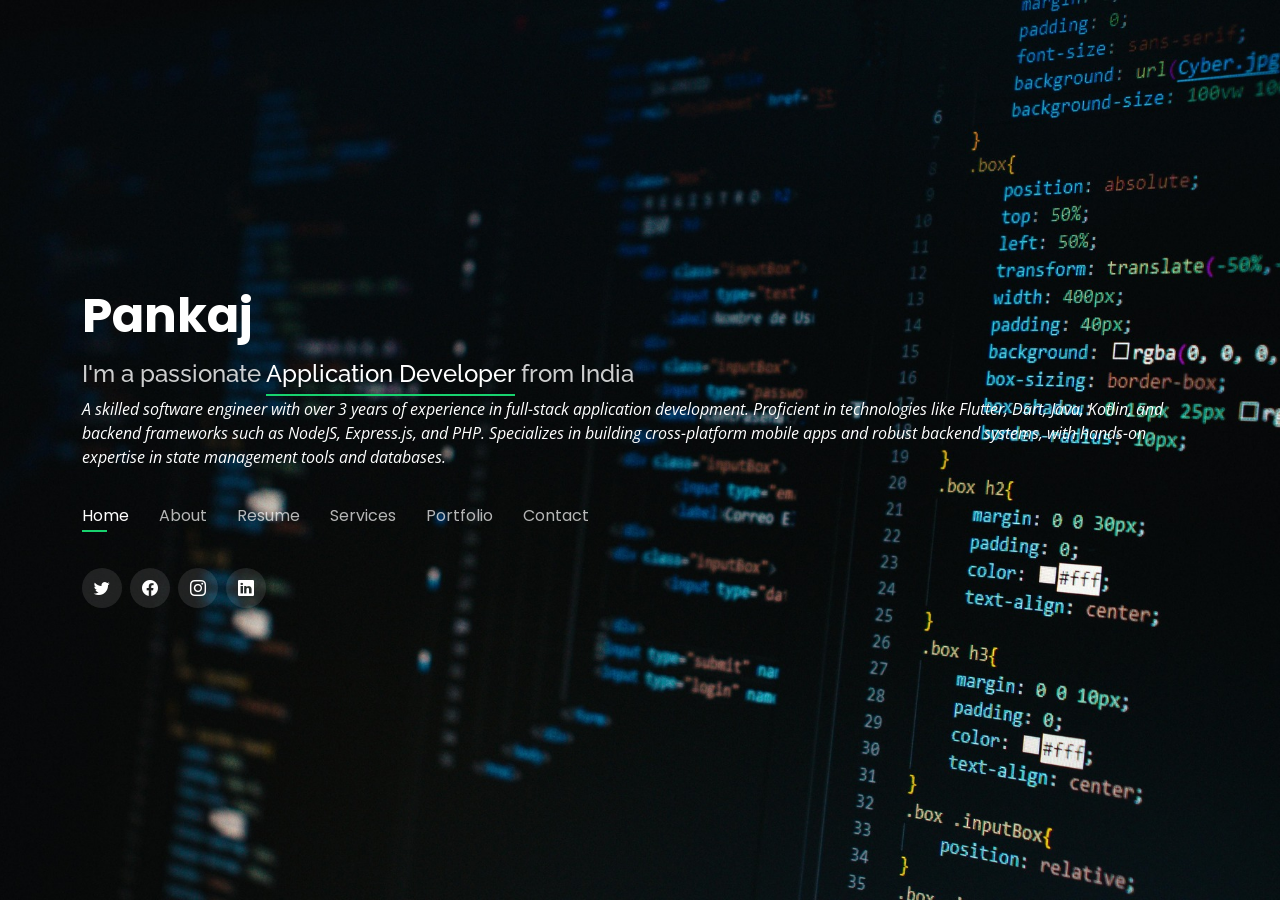
==== commit 0b284c18: "`Updated CSS and JavaScript files for single-page scrolling functionality`" ====
--- a/index.html
+++ b/index.html
@@ -10,7 +10,7 @@
   <meta content="" name="keywords">
 
   <!-- Favicons -->
-  <link href="assets/img/favicon.png" rel="icon">
+  <link href="assets/img/favicon.ico" rel="icon">
   <link href="assets/img/apple-touch-icon.png" rel="apple-touch-icon">
 
   <!-- Google Fonts -->
@@ -18,13 +18,13 @@
     href="https://fonts.googleapis.com/css?family=Open+Sans:300,300i,400,400i,600,600i,700,700i|Raleway:300,300i,400,400i,500,500i,600,600i,700,700i|Poppins:300,300i,400,400i,500,500i,600,600i,700,700i"
     rel="stylesheet">
 
-  <!-- Vendor CSS Files -->
-  <link href="assets/vendor/bootstrap/css/bootstrap.min.css" rel="stylesheet">
-  <link href="assets/vendor/bootstrap-icons/bootstrap-icons.css" rel="stylesheet">
-  <link href="assets/vendor/boxicons/css/boxicons.min.css" rel="stylesheet">
-  <link href="assets/vendor/glightbox/css/glightbox.min.css" rel="stylesheet">
-  <link href="assets/vendor/remixicon/remixicon.css" rel="stylesheet">
-  <link href="assets/vendor/swiper/swiper-bundle.min.css" rel="stylesheet">
+  <!-- Vendor CSS Files via CDN -->
+  <link href="https://cdn.jsdelivr.net/npm/bootstrap@5.3.3/dist/css/bootstrap.min.css" rel="stylesheet">
+  <link href="https://cdn.jsdelivr.net/npm/bootstrap-icons@1.11.3/font/bootstrap-icons.css" rel="stylesheet">
+  <link href="https://cdn.jsdelivr.net/npm/boxicons@2.1.4/css/boxicons.min.css" rel="stylesheet">
+  <link href="https://cdn.jsdelivr.net/npm/glightbox@3.2.0/dist/css/glightbox.min.css" rel="stylesheet">
+  <link href="https://cdn.jsdelivr.net/npm/remixicon@4.2.0/fonts/remixicon.css" rel="stylesheet">
+  <link href="https://cdn.jsdelivr.net/npm/swiper@11.0.5/swiper-bundle.min.css" rel="stylesheet">
 
   <!-- Template Main CSS File -->
   <link href="assets/css/style.css" rel="stylesheet">
@@ -48,6 +48,10 @@
       <!-- Uncomment below if you prefer to use an image logo -->
       <!-- <a href="index.html" class="mr-auto"><img src="assets/img/logo.png" alt="" class="img-fluid"></a> -->
       <h2>I'm a passionate <span>Application Developer</span> from India</h2>
+
+      <p class="fst-italic">
+        A skilled software engineer with over 3 years of experience in full-stack application development. Proficient in technologies like Flutter, Dart, Java, Kotlin, and backend frameworks such as NodeJS, Express.js, and PHP. Specializes in building cross-platform mobile apps and robust backend systems, with hands-on expertise in state management tools and databases.
+      </p>
 
       <nav id="navbar" class="navbar">
         <ul>
@@ -210,7 +214,7 @@
           <div class="progress">
             <span class="skill">JavaScript <i class="val">85%</i></span>
             <div class="progress-bar-wrap">
-              <div class="progress-bar" role="progressbar" aria-valuenow="75" aria-valuemin="0" aria-valuemax="100">
+              <div class="progress-bar" role="progressbar" aria-valuenow="85" aria-valuemin="0" aria-valuemax="100">
               </div>
             </div>
           </div>
@@ -229,7 +233,7 @@
           <div class="progress">
             <span class="skill">PHP <i class="val">70%</i></span>
             <div class="progress-bar-wrap">
-              <div class="progress-bar" role="progressbar" aria-valuenow="80" aria-valuemin="0" aria-valuemax="100">
+              <div class="progress-bar" role="progressbar" aria-valuenow="70" aria-valuemin="0" aria-valuemax="100">
               </div>
             </div>
           </div>
@@ -831,13 +835,13 @@
     </div>
   </section><!-- End Contact Section -->
 
-  <!-- Vendor JS Files -->
-  <script src="assets/vendor/purecounter/purecounter_vanilla.js"></script>
-  <script src="assets/vendor/bootstrap/js/bootstrap.bundle.min.js"></script>
-  <script src="assets/vendor/glightbox/js/glightbox.min.js"></script>
-  <script src="assets/vendor/isotope-layout/isotope.pkgd.min.js"></script>
-  <script src="assets/vendor/swiper/swiper-bundle.min.js"></script>
-  <script src="assets/vendor/waypoints/noframework.waypoints.js"></script>
+  <!-- Vendor JS Files via CDN -->
+  <script src="https://cdn.jsdelivr.net/npm/@srexi/purecounterjs@1.5.0/dist/purecounter_vanilla.js"></script>
+  <script src="https://cdn.jsdelivr.net/npm/bootstrap@5.3.3/dist/js/bootstrap.bundle.min.js"></script>
+  <script src="https://cdn.jsdelivr.net/npm/glightbox@3.2.0/dist/js/glightbox.min.js"></script>
+  <script src="https://cdn.jsdelivr.net/npm/isotope-layout@3.0.6/dist/isotope.pkgd.min.js"></script>
+  <script src="https://cdn.jsdelivr.net/npm/swiper@11.0.5/swiper-bundle.min.js"></script>
+  <script src="https://cdn.jsdelivr.net/npm/waypoints@4.0.1/lib/noframework.waypoints.min.js"></script>
   <script src="assets/vendor/php-email-form/validate.js"></script>
 
   <!-- Template Main JS File -->
--- a/assets/css/style.css
+++ b/assets/css/style.css
@@ -343,20 +343,27 @@
 --------------------------------------------------------------*/
 section {
   overflow: hidden;
-  position: absolute;
+  position: relative;
   width: 100%;
-  top: 140px;
-  bottom: 100%;
-  opacity: 0;
-  transition: ease-in-out 0.4s;
+  top: auto;
+  bottom: auto;
+  opacity: 1;
+  padding-top: 80px;
   z-index: 2;
+  display: none;
+  /* Hide non-active sections */
 }
 
 section.section-show {
-  top: 100px;
+  display: block;
+  /* Show active section */
+  position: relative;
+  /* Ensure it flows correctly */
+  top: 0;
   bottom: auto;
   opacity: 1;
   padding-bottom: 45px;
+  transition: ease-in-out 0.4s;
 }
 
 section .container {
@@ -1187,4 +1194,67 @@
 
 .credits a:hover {
   color: #fff;
+}
+
+/*--------------------------------------------------------------
+# Scroll Navigation
+--------------------------------------------------------------*/
+.scroll-navigation {
+  position: fixed;
+  right: 20px;
+  top: 50%;
+  transform: translateY(-50%);
+  z-index: 998;
+  display: flex;
+  flex-direction: column;
+  gap: 15px;
+}
+
+.scroll-btn {
+  width: 50px;
+  height: 50px;
+  border-radius: 50%;
+  background: linear-gradient(135deg, #18d26e 0%, #35e888 100%);
+  border: 2px solid #18d26e;
+  color: #fff;
+  cursor: pointer;
+  font-size: 20px;
+  display: flex;
+  align-items: center;
+  justify-content: center;
+  transition: all 0.3s ease;
+  box-shadow: 0 4px 15px rgba(24, 210, 110, 0.4);
+}
+
+.scroll-btn:hover {
+  background: linear-gradient(135deg, #35e888 0%, #18d26e 100%);
+  transform: scale(1.1);
+  box-shadow: 0 6px 20px rgba(24, 210, 110, 0.6);
+}
+
+.scroll-btn:active {
+  transform: scale(0.95);
+}
+
+.scroll-btn i {
+  line-height: 1;
+}
+
+@media (max-width: 768px) {
+  .scroll-navigation {
+    right: 10px;
+    gap: 10px;
+  }
+
+  .scroll-btn {
+    width: 40px;
+    height: 40px;
+    font-size: 16px;
+  }
+}
+
+/* Fix for sticky header layout */
+#header.header-top p,
+#header.header-top .header-btn-container {
+  display: none !important;
 }
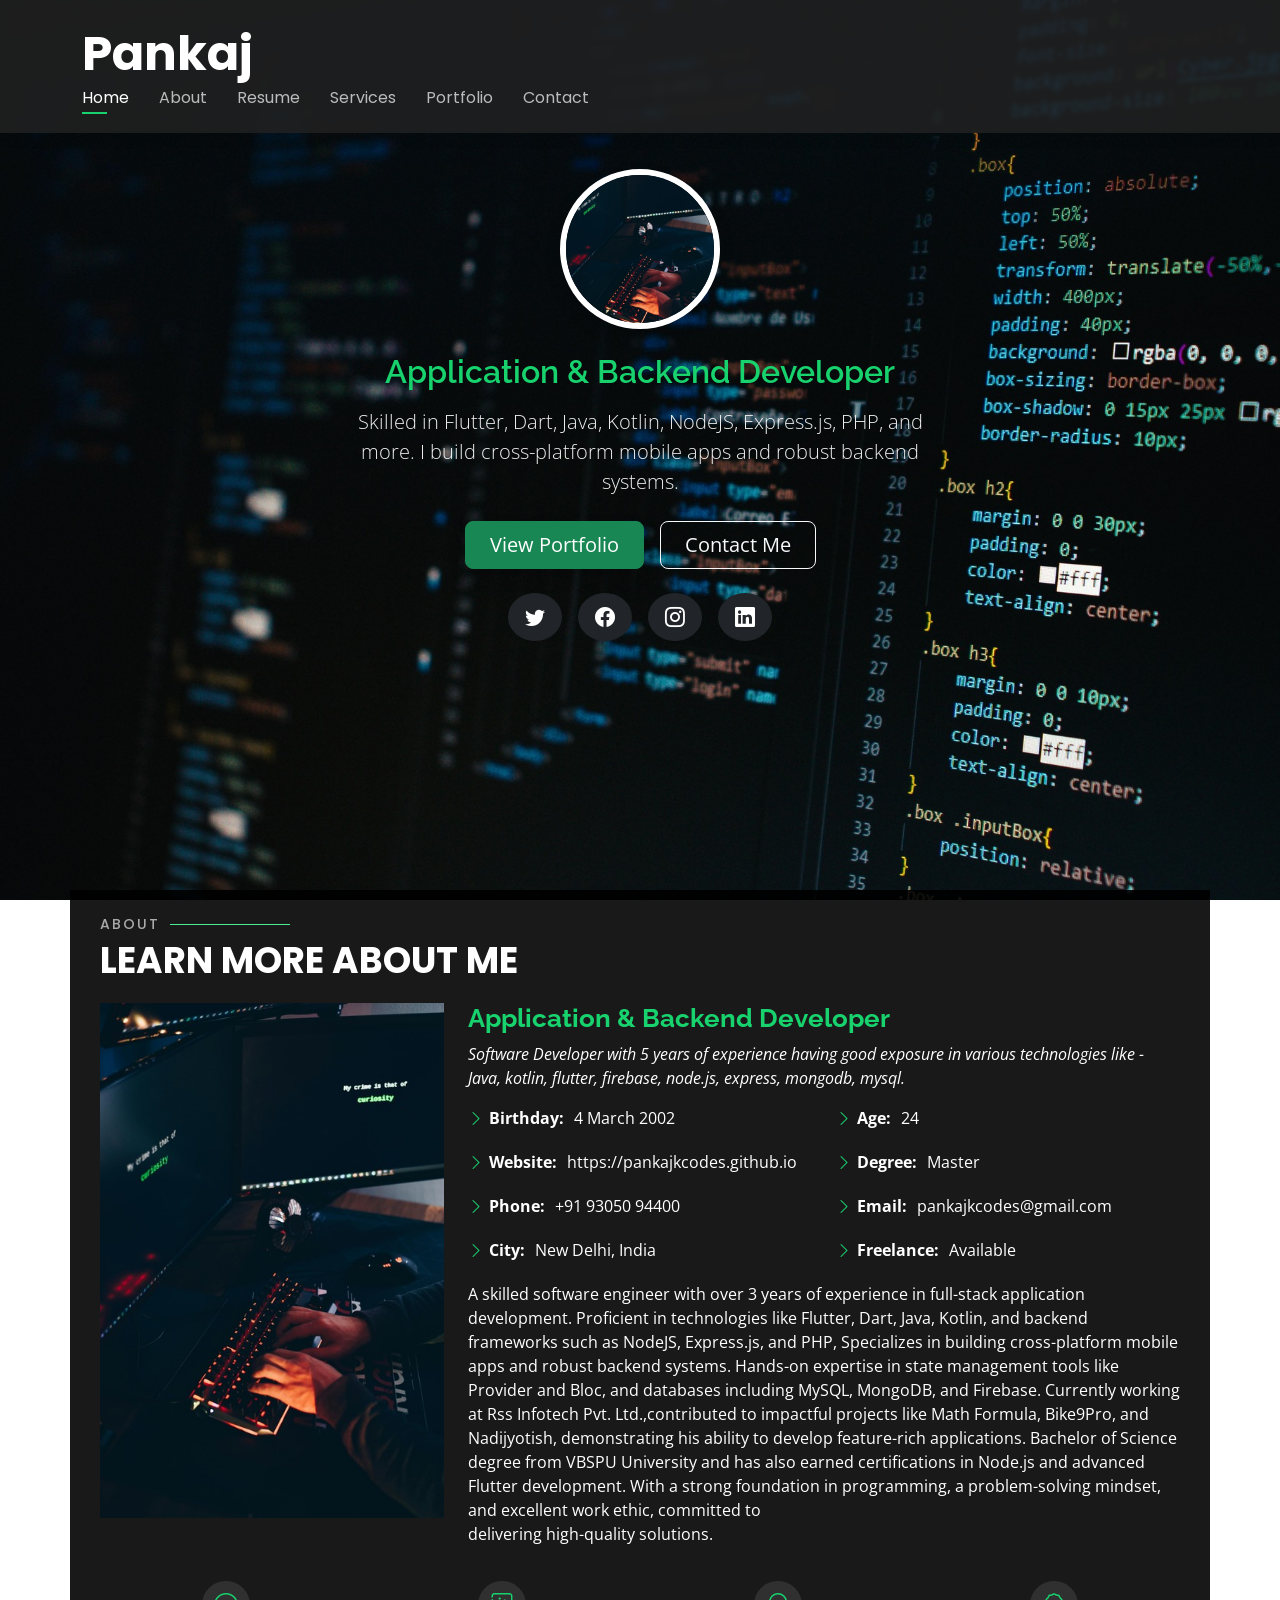
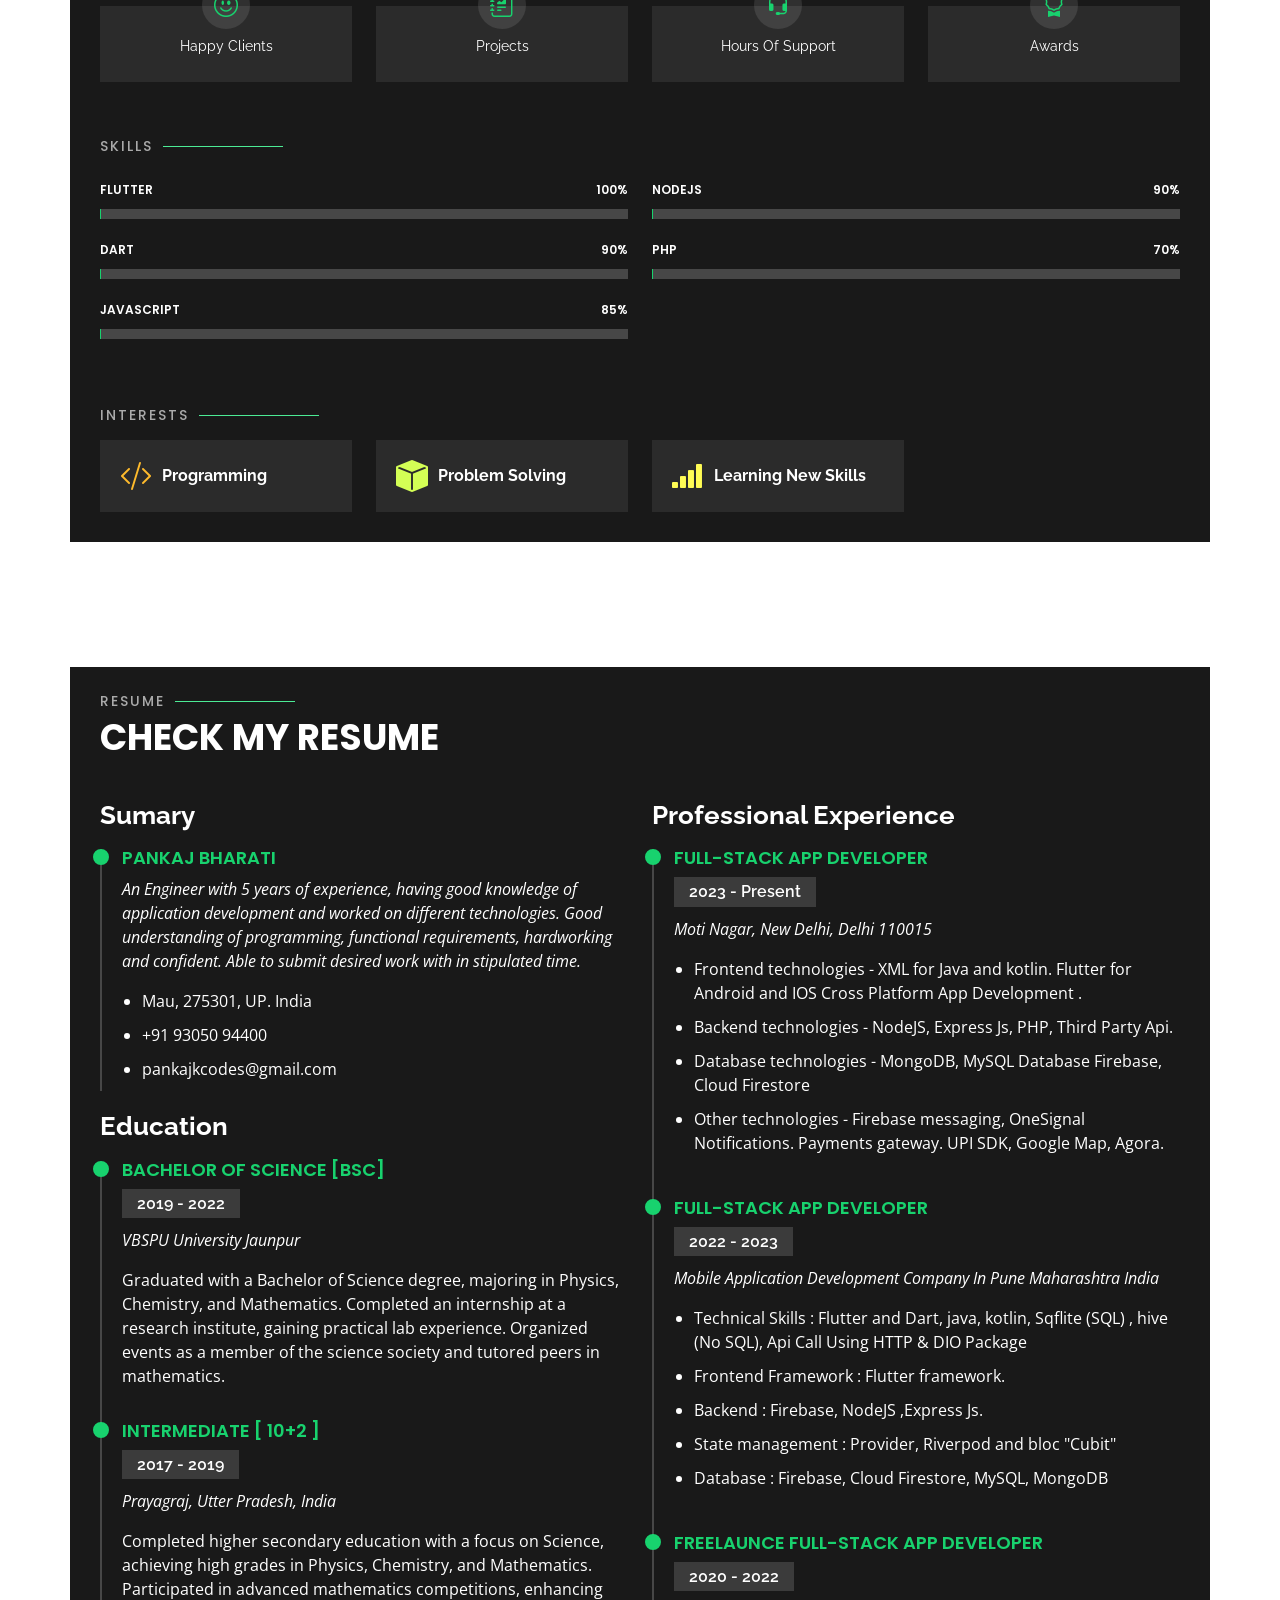
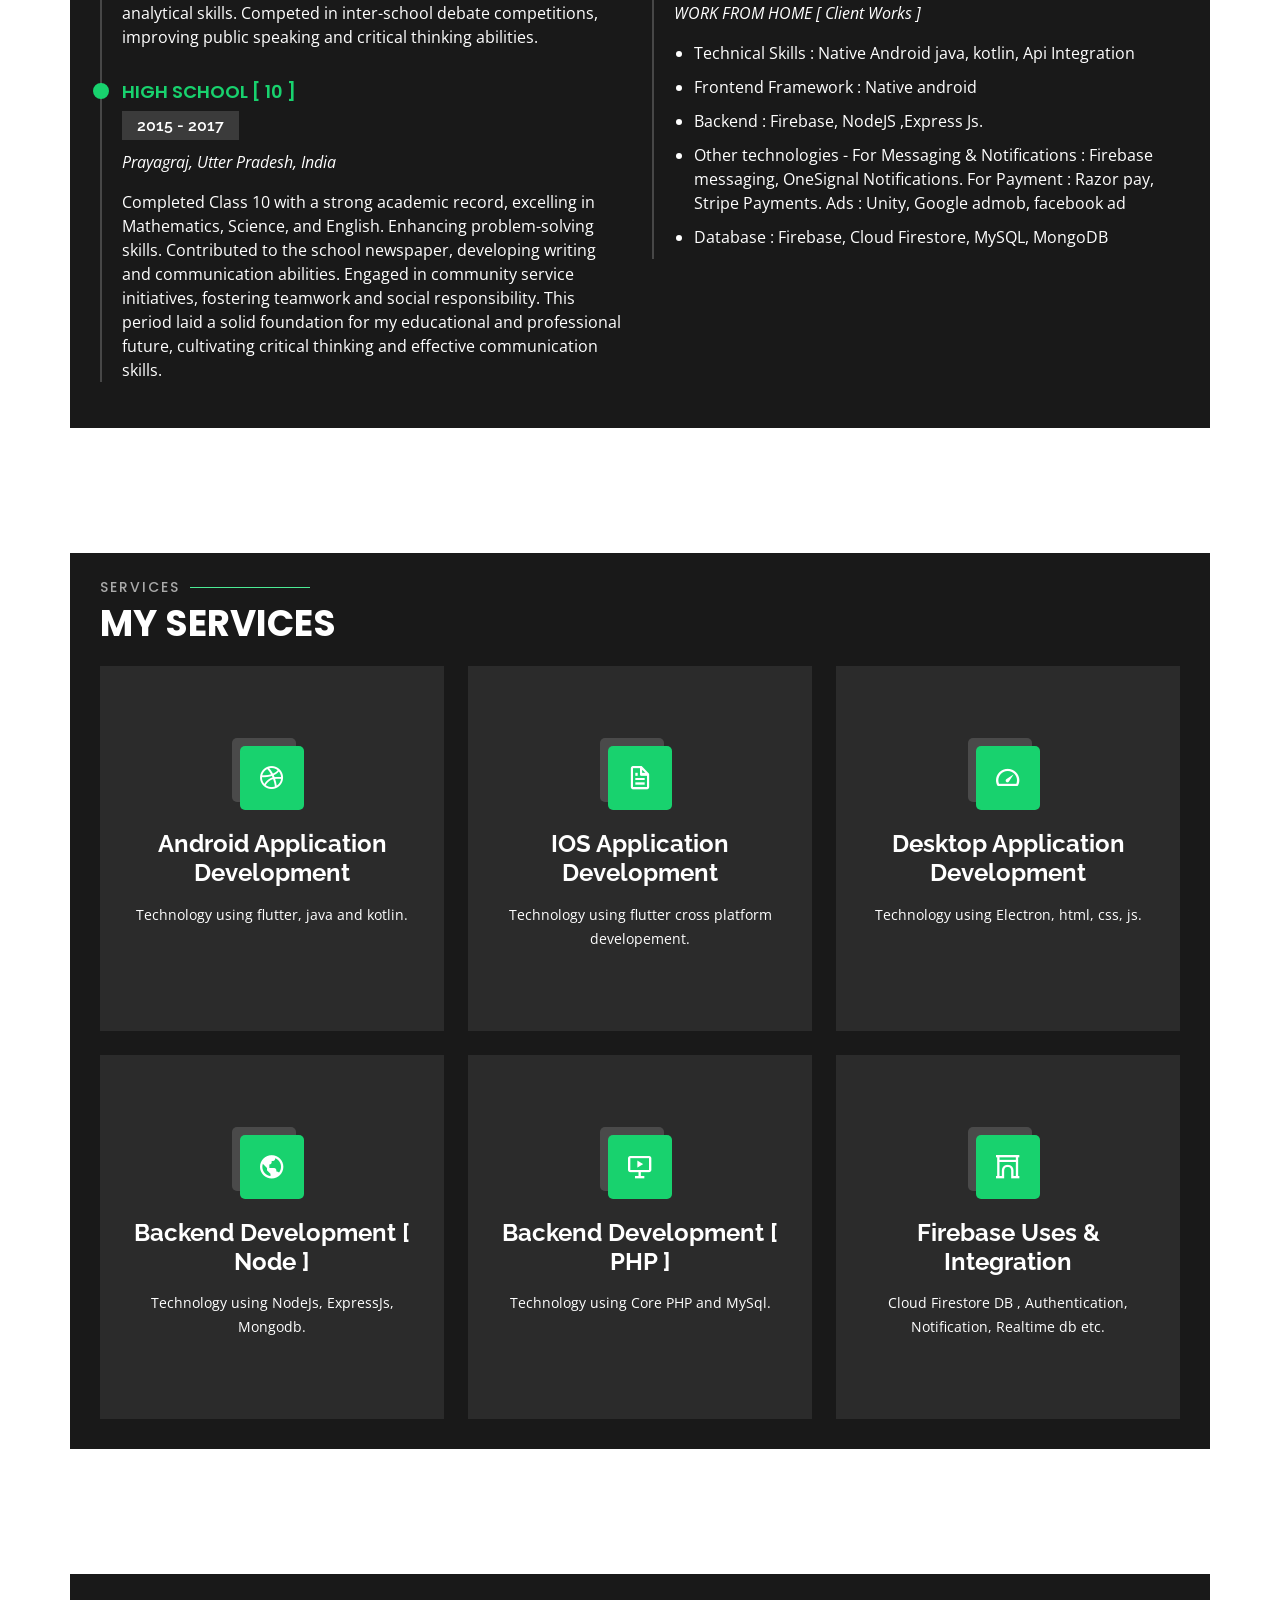
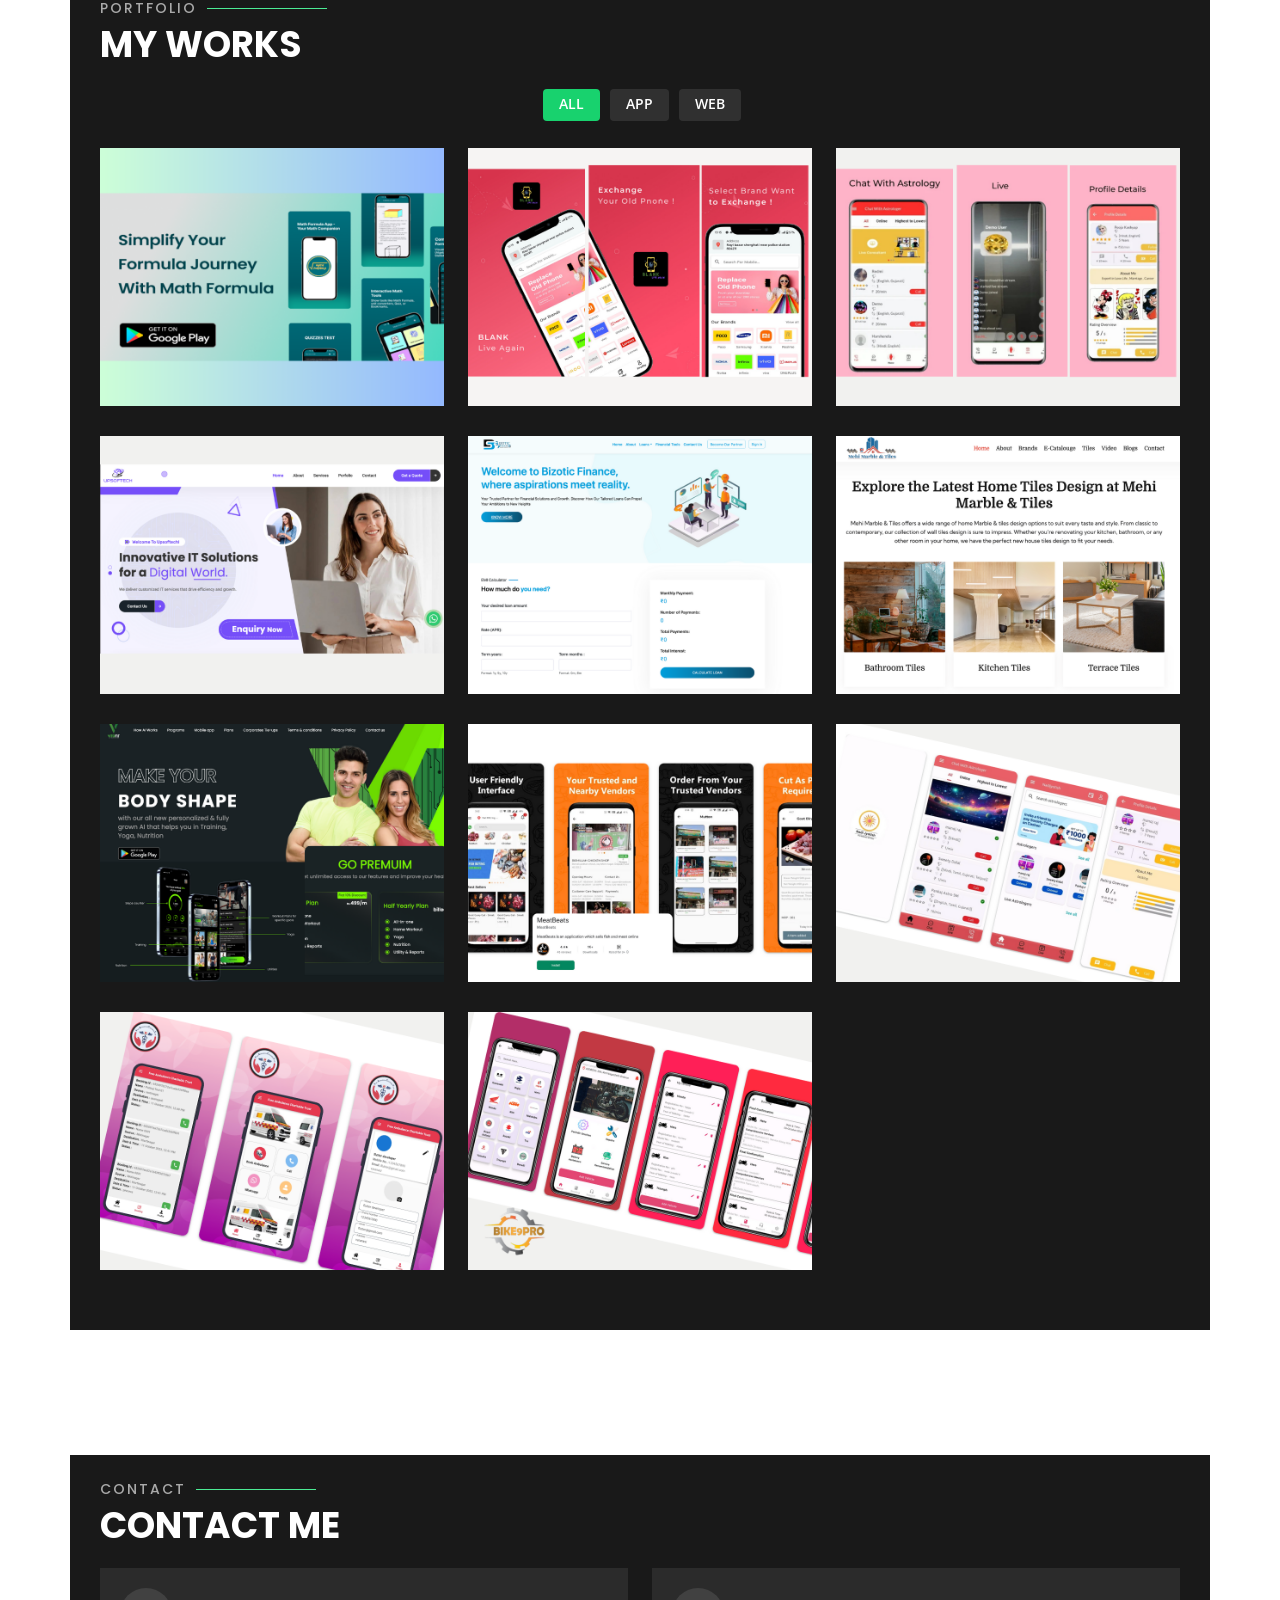
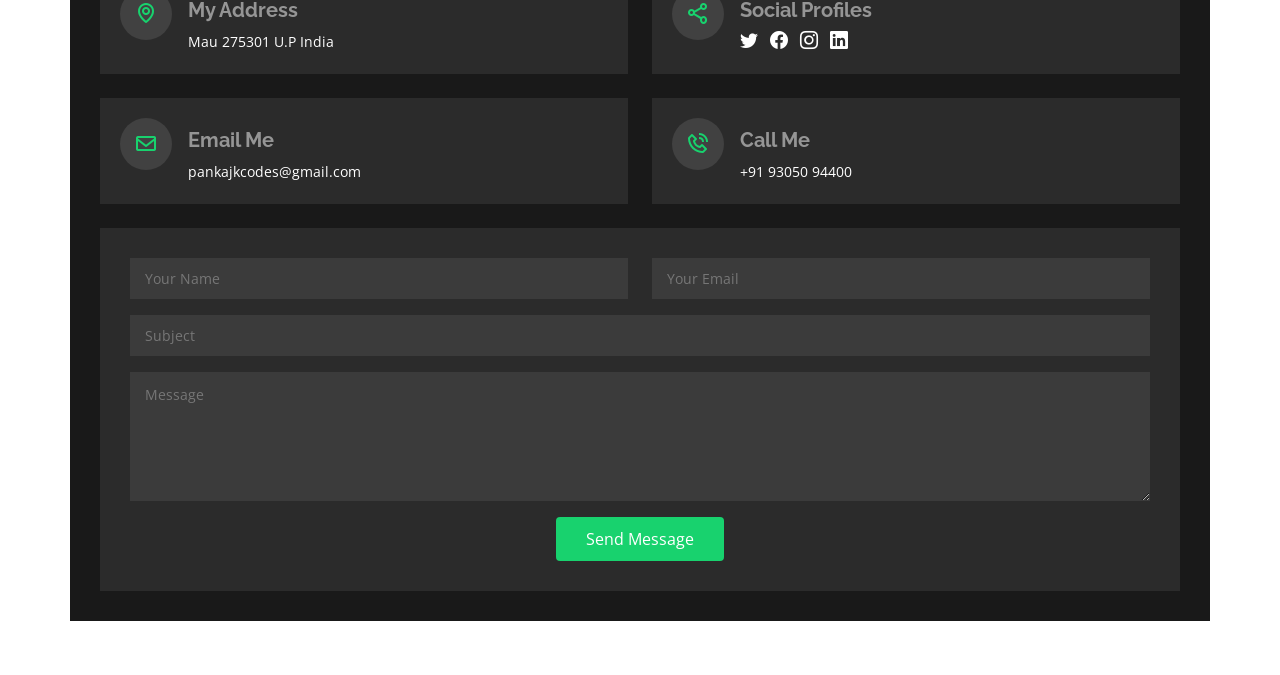
==== commit 2e95bec9: "Enhance hero section with custom background and smooth scrolling; update contact form handling and r" ====
--- a/index.html
+++ b/index.html
@@ -45,13 +45,6 @@
     <div class="container">
 
       <h1 class="display-1"><a href="index.html">Pankaj</a></h1>
-      <!-- Uncomment below if you prefer to use an image logo -->
-      <!-- <a href="index.html" class="mr-auto"><img src="assets/img/logo.png" alt="" class="img-fluid"></a> -->
-      <h2>I'm a passionate <span>Application Developer</span> from India</h2>
-
-      <p class="fst-italic">
-        A skilled software engineer with over 3 years of experience in full-stack application development. Proficient in technologies like Flutter, Dart, Java, Kotlin, and backend frameworks such as NodeJS, Express.js, and PHP. Specializes in building cross-platform mobile apps and robust backend systems, with hands-on expertise in state management tools and databases.
-      </p>
 
       <nav id="navbar" class="navbar">
         <ul>
@@ -65,18 +58,38 @@
         <i class="bi bi-list mobile-nav-toggle"></i>
       </nav><!-- .navbar -->
 
-      <div class="social-links">
-        <a href="https://x.com/pankajkcodes" target="_blank" class="twitter"><i class="bi bi-twitter"></i></a>
-        <a href="https://www.facebook.com/pankajkcodesdev" target="_blank" class="facebook"><i
-            class="bi bi-facebook"></i></a>
-        <a href="https://instagram.com/pankajkcodes" target="_blank" class="instagram"><i
-            class="bi bi-instagram"></i></a>
-        <a href="https://www.linkedin.com/in/pankajkcodes/" target="_blank" class="linkedin"><i
-            class="bi bi-linkedin"></i></a>
-      </div>
+
 
     </div>
   </header><!-- End Header -->
+
+  <!-- ======= Hero Section ======= -->
+  <div class="hero-content text-center d-flex flex-column justify-content-center align-items-center"
+    style="min-height: 90vh;">
+    <img src="assets/img/me.jpg" class="rounded-circle shadow mb-4" alt="Pankaj"
+      style="width: 160px; height: 160px; object-fit: cover; border: 6px solid #fff;">
+    <!-- <h1 class="display-3 fw-bold mb-2" style="color: #fff; text-shadow: 0 2px 16px rgba(0,0,0,0.4)">Pankaj</h1> -->
+    <h2 class="mb-3" style="color: #18d26e; font-weight: 600;">Application &amp; Backend Developer</h2>
+    <p class="lead mb-4" style="max-width: 600px; color: #eee;">
+      Skilled in Flutter, Dart, Java, Kotlin, NodeJS, Express.js, PHP, and more. I build cross-platform mobile apps and
+      robust backend systems.
+    </p>
+    <div class="d-flex gap-3 mb-4">
+      <a href="#portfolio" class="btn btn-success btn-lg px-4 shadow">View Portfolio</a>
+      <a href="#contact" class="btn btn-outline-light btn-lg px-4">Contact Me</a>
+    </div>
+    <div class="social-links d-flex gap-3 justify-content-center">
+      <a href="https://x.com/pankajkcodes" target="_blank" class="btn btn-dark btn-lg rounded-circle"><i
+          class="bi bi-twitter"></i></a>
+      <a href="https://www.facebook.com/pankajkcodesdev" target="_blank" class="btn btn-dark btn-lg rounded-circle"><i
+          class="bi bi-facebook"></i></a>
+      <a href="https://instagram.com/pankajkcodes" target="_blank" class="btn btn-dark btn-lg rounded-circle"><i
+          class="bi bi-instagram"></i></a>
+      <a href="https://www.linkedin.com/in/pankajkcodes/" target="_blank" class="btn btn-dark btn-lg rounded-circle"><i
+          class="bi bi-linkedin"></i></a>
+    </div>
+  </div>
+  <!-- End Hero Section -->
 
   <!-- ======= About Section ======= -->
   <section id="about" class="about">
@@ -96,7 +109,8 @@
         <div class="col-lg-8 pt-4 pt-lg-0 content" data-aos="fade-left">
           <h3>Application &amp; Backend Developer</h3>
           <p class="fst-italic">
-            Software Developer with <span id="experience1">0</span> years of experience having good exposure in various technologies like - Java,
+            Software Developer with <span id="experience1">0</span> years of experience having good exposure in various
+            technologies like - Java,
             kotlin, flutter, firebase, node.js, express, mongodb, mysql.
           </p>
           <div class="row">
@@ -128,12 +142,19 @@
             </div>
           </div>
           <p>
-            A skilled software engineer with over 3 years of experience in full-stack application development. Proficient in technologies like Flutter, Dart, Java, Kotlin, and backend frameworks such as NodeJS, Express.js, and PHP, Specializes in building cross-platform mobile apps and robust backend systems.  Hands-on expertise in state management tools like Provider and Bloc, and databases including MySQL, MongoDB, and Firebase.
-
-            Currently working at Rss Infotech Pvt. Ltd.,contributed to impactful projects like Math Formula, Bike9Pro, and Nadijyotish, demonstrating his ability to develop feature-rich applications.  Bachelor of Science degree from VBSPU University and has also earned certifications in Node.js and advanced Flutter development. With a strong foundation in programming, a problem-solving mindset, and excellent work ethic,
-            committed to  <br>delivering high-quality solutions.
-            
-            </p>
+            A skilled software engineer with over 3 years of experience in full-stack application development.
+            Proficient in technologies like Flutter, Dart, Java, Kotlin, and backend frameworks such as NodeJS,
+            Express.js, and PHP, Specializes in building cross-platform mobile apps and robust backend systems. Hands-on
+            expertise in state management tools like Provider and Bloc, and databases including MySQL, MongoDB, and
+            Firebase.
+
+            Currently working at Rss Infotech Pvt. Ltd.,contributed to impactful projects like Math Formula, Bike9Pro,
+            and Nadijyotish, demonstrating his ability to develop feature-rich applications. Bachelor of Science degree
+            from VBSPU University and has also earned certifications in Node.js and advanced Flutter development. With a
+            strong foundation in programming, a problem-solving mindset, and excellent work ethic,
+            committed to <br>delivering high-quality solutions.
+
+          </p>
         </div>
       </div>
 
@@ -380,7 +401,7 @@
                   const startYear = 2021;
                   const currentYear = new Date().getFullYear();
                   const experience = currentYear - startYear;
-                
+
                   document.getElementById('experience').innerText = experience;
                   document.getElementById('experience1').innerText = experience;
                 </script> Good understanding of programming, functional requirements,
@@ -573,8 +594,9 @@
           <div class="portfolio-wrap">
             <img src="assets/img/portfolio/portfolio-1.png" class="img-fluid" alt="">
             <div class="portfolio-info">
-              <h4>Math Formula | All Formula              </h4>
-              <p>Math Formula | Math Quiz is all-in-one app that delivers a good collection of math formulas across various branches of mathematics, including algebra, geometry, trigonometry, and more. </p>
+              <h4>Math Formula | All Formula </h4>
+              <p>Math Formula | Math Quiz is all-in-one app that delivers a good collection of math formulas across
+                various branches of mathematics, including algebra, geometry, trigonometry, and more. </p>
               <div class="portfolio-links">
                 <a href="assets/img/portfolio/portfolio-1.png" data-gallery="portfolioGallery"
                   class="portfolio-lightbox" title="App 1"><i class="bx bx-plus"></i></a>
@@ -590,7 +612,8 @@
             <img src="assets/img/portfolio/portfolio-2.png" class="img-fluid" alt="">
             <div class="portfolio-info">
               <h4>Blank</h4>
-              <p>Blank app provide service to get old phone details. also user can come to our store to provide details of old phone through Blank App .
+              <p>Blank app provide service to get old phone details. also user can come to our store to provide details
+                of old phone through Blank App .
               </p>
               <div class="portfolio-links">
                 <a href="assets/img/portfolio/portfolio-2.png" data-gallery="portfolioGallery"
@@ -607,7 +630,8 @@
             <img src="assets/img/portfolio/portfolio-3.png" class="img-fluid" alt="">
             <div class="portfolio-info">
               <h4>Vaktaa</h4>
-              <p>Vaktaa is driven by a singular vision: to illuminate the path to understanding oneself and making informed life decisions.</p>
+              <p>Vaktaa is driven by a singular vision: to illuminate the path to understanding oneself and making
+                informed life decisions.</p>
               <div class="portfolio-links">
                 <a href="assets/img/portfolio/portfolio-3.png" data-gallery="portfolioGallery"
                   class="portfolio-lightbox" title="App 2"><i class="bx bx-plus"></i></a>
@@ -625,7 +649,8 @@
             <img src="assets/img/portfolio/portfolio-4.png" class="img-fluid" alt="">
             <div class="portfolio-info">
               <h4>UpSoftech</h4>
-              <p>A software development company that specializes in creating custom software solutions for businesses of all sizes.</p>
+              <p>A software development company that specializes in creating custom software solutions for businesses of
+                all sizes.</p>
               <div class="portfolio-links">
                 <a href="assets/img/portfolio/portfolio-4.png" data-gallery="portfolioGallery"
                   class="portfolio-lightbox" title="Web 2"><i class="bx bx-plus"></i></a>
@@ -641,7 +666,8 @@
             <img src="assets/img/portfolio/portfolio-5.png" class="img-fluid" alt="">
             <div class="portfolio-info">
               <h4>Bizotic</h4>
-              <p>We're Bizotic Finance, your gateway to financial freedom. Our mission is simple: to make credit accessible to everyone. </p>
+              <p>We're Bizotic Finance, your gateway to financial freedom. Our mission is simple: to make credit
+                accessible to everyone. </p>
               <div class="portfolio-links">
                 <a href="assets/img/portfolio/portfolio-5.png" data-gallery="portfolioGallery"
                   class="portfolio-lightbox" title="App 3"><i class="bx bx-plus"></i></a>
@@ -690,7 +716,7 @@
           <div class="portfolio-wrap">
             <img src="assets/img/portfolio/portfolio-8.png" class="img-fluid" alt="">
             <div class="portfolio-info">
-              <h4>MeatBeats              </h4>
+              <h4>MeatBeats </h4>
               <p>MeatBeats is an application which sells fish and meat online in Pune region
               </p>
               <div class="portfolio-links">
@@ -748,7 +774,7 @@
             </div>
           </div>
         </div>
-       
+
 
 
       </div>
--- a/assets/css/style.css
+++ b/assets/css/style.css
@@ -1,3 +1,74 @@
+/* Hero Section Custom Background and Centering */
+#hero {
+  background: url('assets/img/hero-bg.jpg') center center/cover no-repeat, #111;
+  min-height: 100vh;
+  display: flex;
+  align-items: center;
+  justify-content: center;
+  position: relative;
+}
+
+#hero::before {
+  content: "";
+  position: absolute;
+  top: 0;
+  left: 0;
+  width: 100%;
+  height: 100%;
+  background: rgba(0,0,0,0.7);
+  z-index: 1;
+}
+
+#hero .hero-content {
+  position: relative;
+  z-index: 2;
+}
+
+#hero h1, #hero h2, #hero p, #hero .btn, #hero .social-links {
+  color: #fff;
+}
+
+#hero h1 {
+  font-size: 3.5rem;
+  font-weight: 700;
+  margin-bottom: 0.5rem;
+}
+
+#hero h2 {
+  color: #18d26e;
+  font-weight: 600;
+  margin-bottom: 1rem;
+}
+
+#hero .btn-success {
+  background: #18d26e;
+  border: none;
+}
+
+#hero .btn-outline-light {
+  border: 2px solid #fff;
+  color: #fff;
+}
+
+#hero .social-links a {
+  background: rgba(0,0,0,0.7) !important;
+  color: #fff !important;
+  border: 2px solid #fff;
+  margin: 0 8px;
+  font-size: 1.5rem;
+  width: 48px;
+  height: 48px;
+  display: inline-flex;
+  align-items: center;
+  justify-content: center;
+  transition: background 0.2s, color 0.2s;
+}
+
+#hero .social-links a:hover {
+  background: #18d26e !important;
+  color: #fff !important;
+  border-color: #18d26e;
+}
 /**
 * Template Name: Personal
 * Template URL: https://bootstrapmade.com/personal-free-resume-bootstrap-template/
@@ -9,6 +80,10 @@
 /*--------------------------------------------------------------
 # General
 --------------------------------------------------------------*/
+html {
+  scroll-behavior: smooth;
+}
+
 body {
   font-family: "Open Sans", sans-serif;
   background-color: #040404;
@@ -59,12 +134,15 @@
 --------------------------------------------------------------*/
 #header {
   transition: ease-in-out 0.3s;
-  position: relative;
-  height: 100vh;
-  display: flex;
-  align-items: center;
-  z-index: 997;
-  overflow-y: auto;
+  position: fixed;
+  top: 0;
+  left: 0;
+  width: 100%;
+  padding: 30px 0 15px 0;
+  background: rgba(34, 34, 34, 0.85);
+  z-index: 1050;
+  box-shadow: 0 2px 16px rgba(0,0,0,0.08);
+  backdrop-filter: blur(2px);
 }
 
 #header * {
@@ -198,10 +276,7 @@
 /**
 * Desktop Navigation 
 */
-.navbar {
-  padding: 0;
-  margin-top: 35px;
-}
+
 
 .navbar ul {
   margin: 0;
@@ -278,17 +353,26 @@
   line-height: 0;
   transition: 0.5s;
   position: fixed;
-  right: 15px;
-  top: 15px;
+  right: 20px;
+  top: 24px;
+  z-index: 1100;
 }
 
 @media (max-width: 991px) {
   .mobile-nav-toggle {
     display: block;
+    position: fixed;
+    right: 20px;
+    top: 24px;
+    z-index: 1100;
   }
 
   .navbar ul {
     display: none;
+  }
+
+  #hero {
+    padding-top: 110px !important;
   }
 }
 
@@ -345,25 +429,10 @@
   overflow: hidden;
   position: relative;
   width: 100%;
-  top: auto;
-  bottom: auto;
-  opacity: 1;
   padding-top: 80px;
   z-index: 2;
-  display: none;
-  /* Hide non-active sections */
-}
-
-section.section-show {
-  display: block;
-  /* Show active section */
-  position: relative;
-  /* Ensure it flows correctly */
-  top: 0;
-  bottom: auto;
-  opacity: 1;
+  min-height: 100vh;
   padding-bottom: 45px;
-  transition: ease-in-out 0.4s;
 }
 
 section .container {
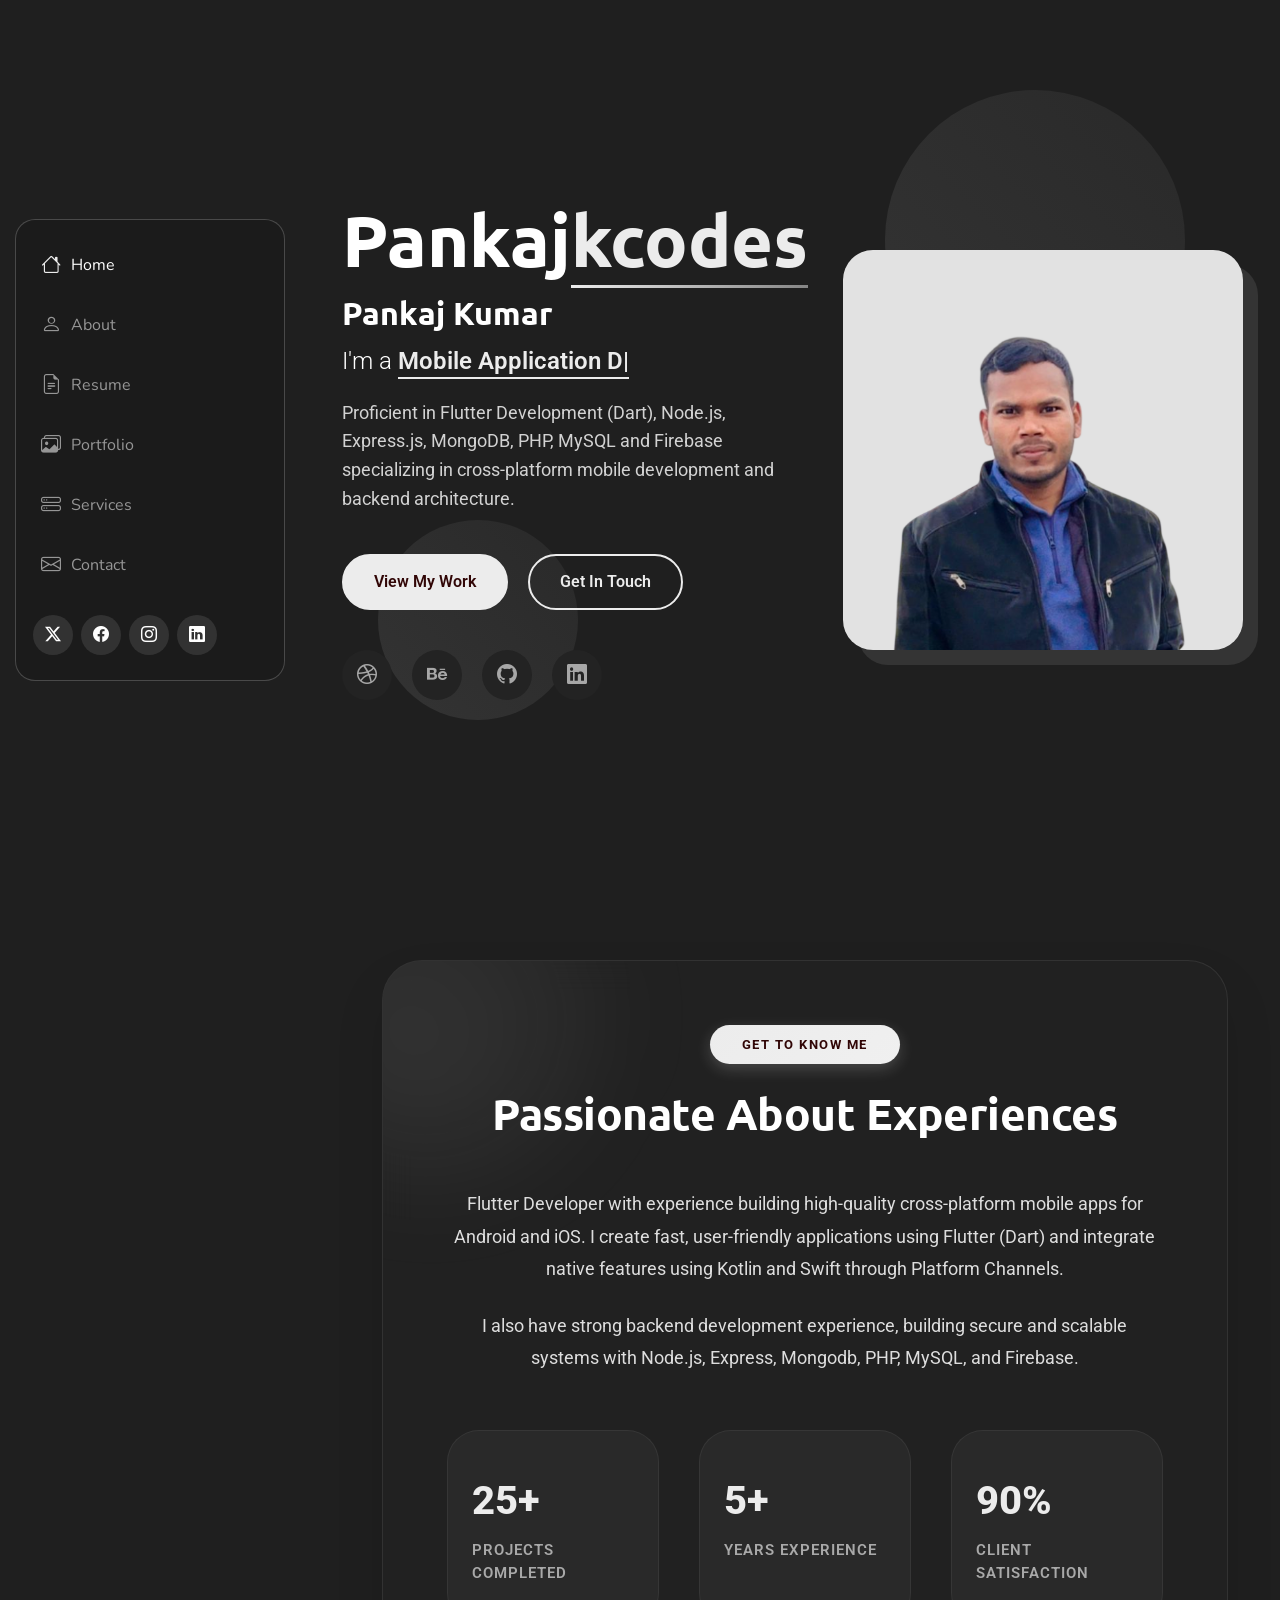
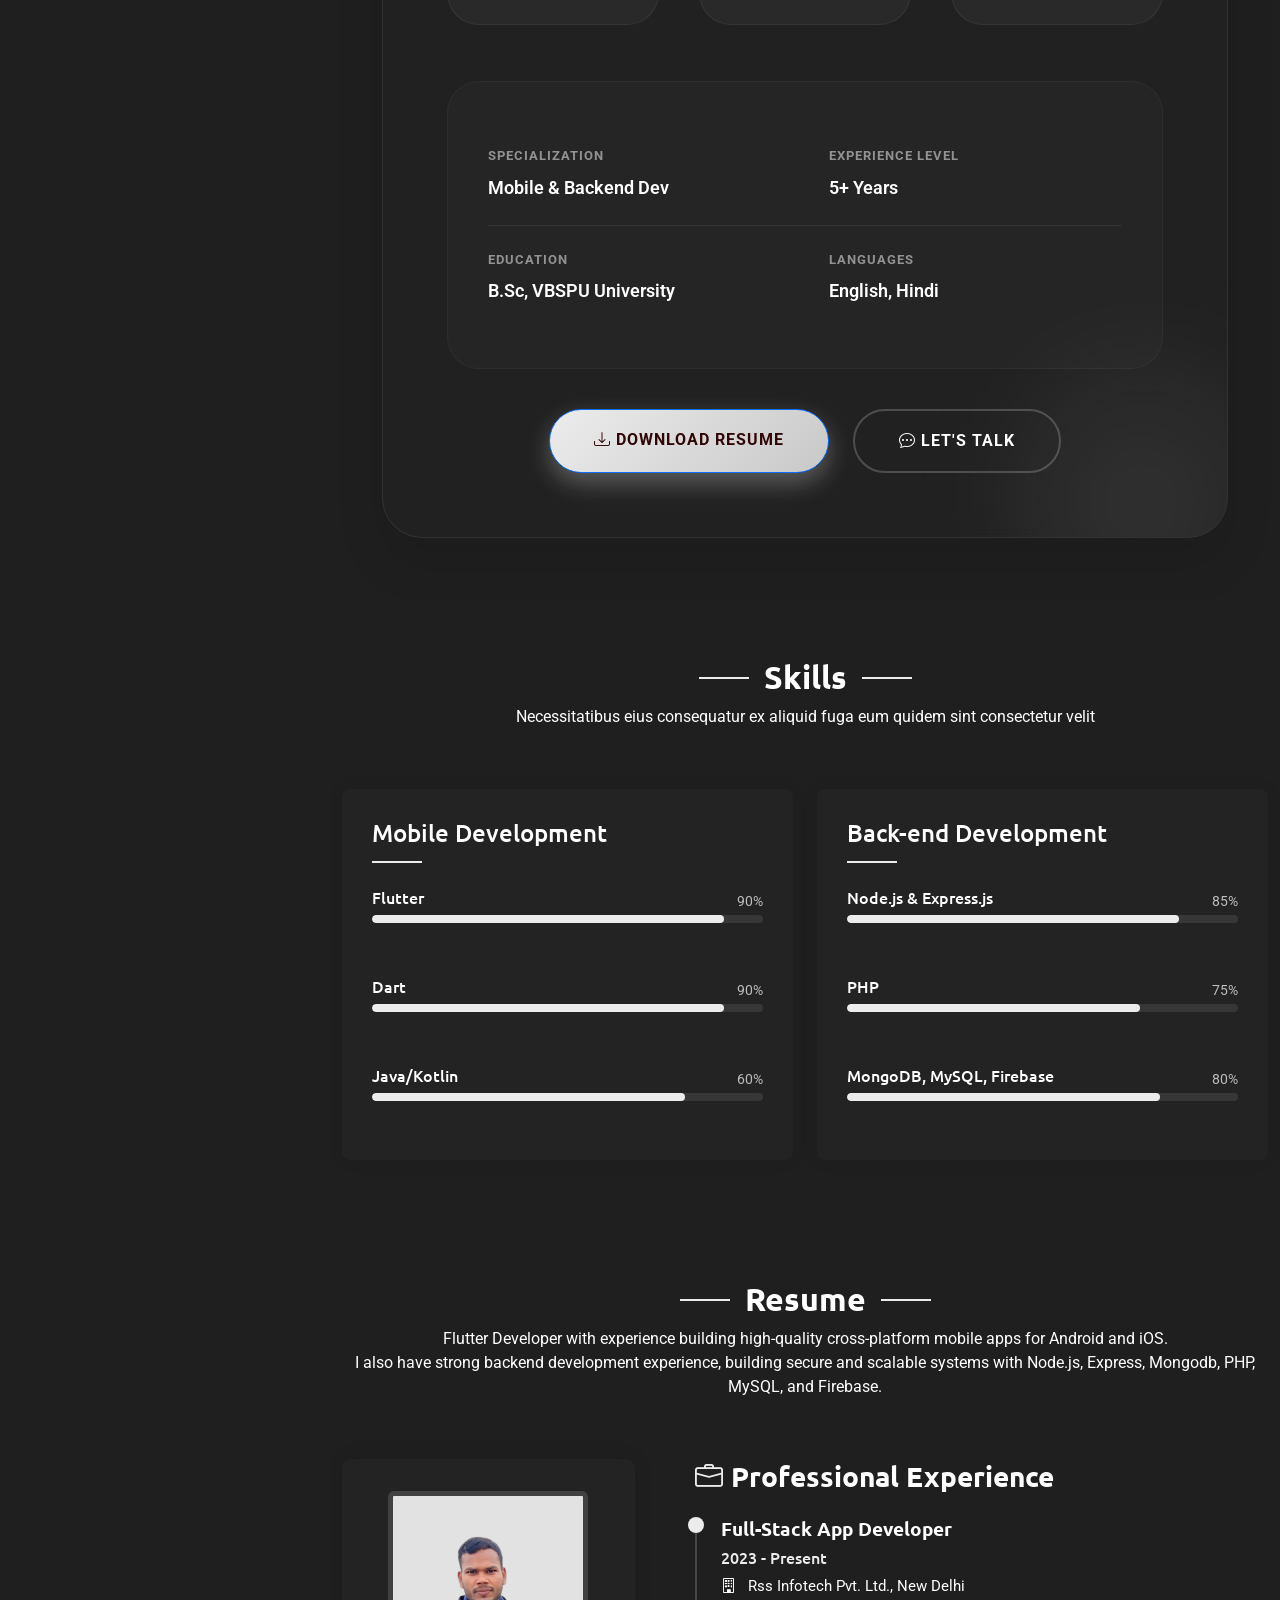
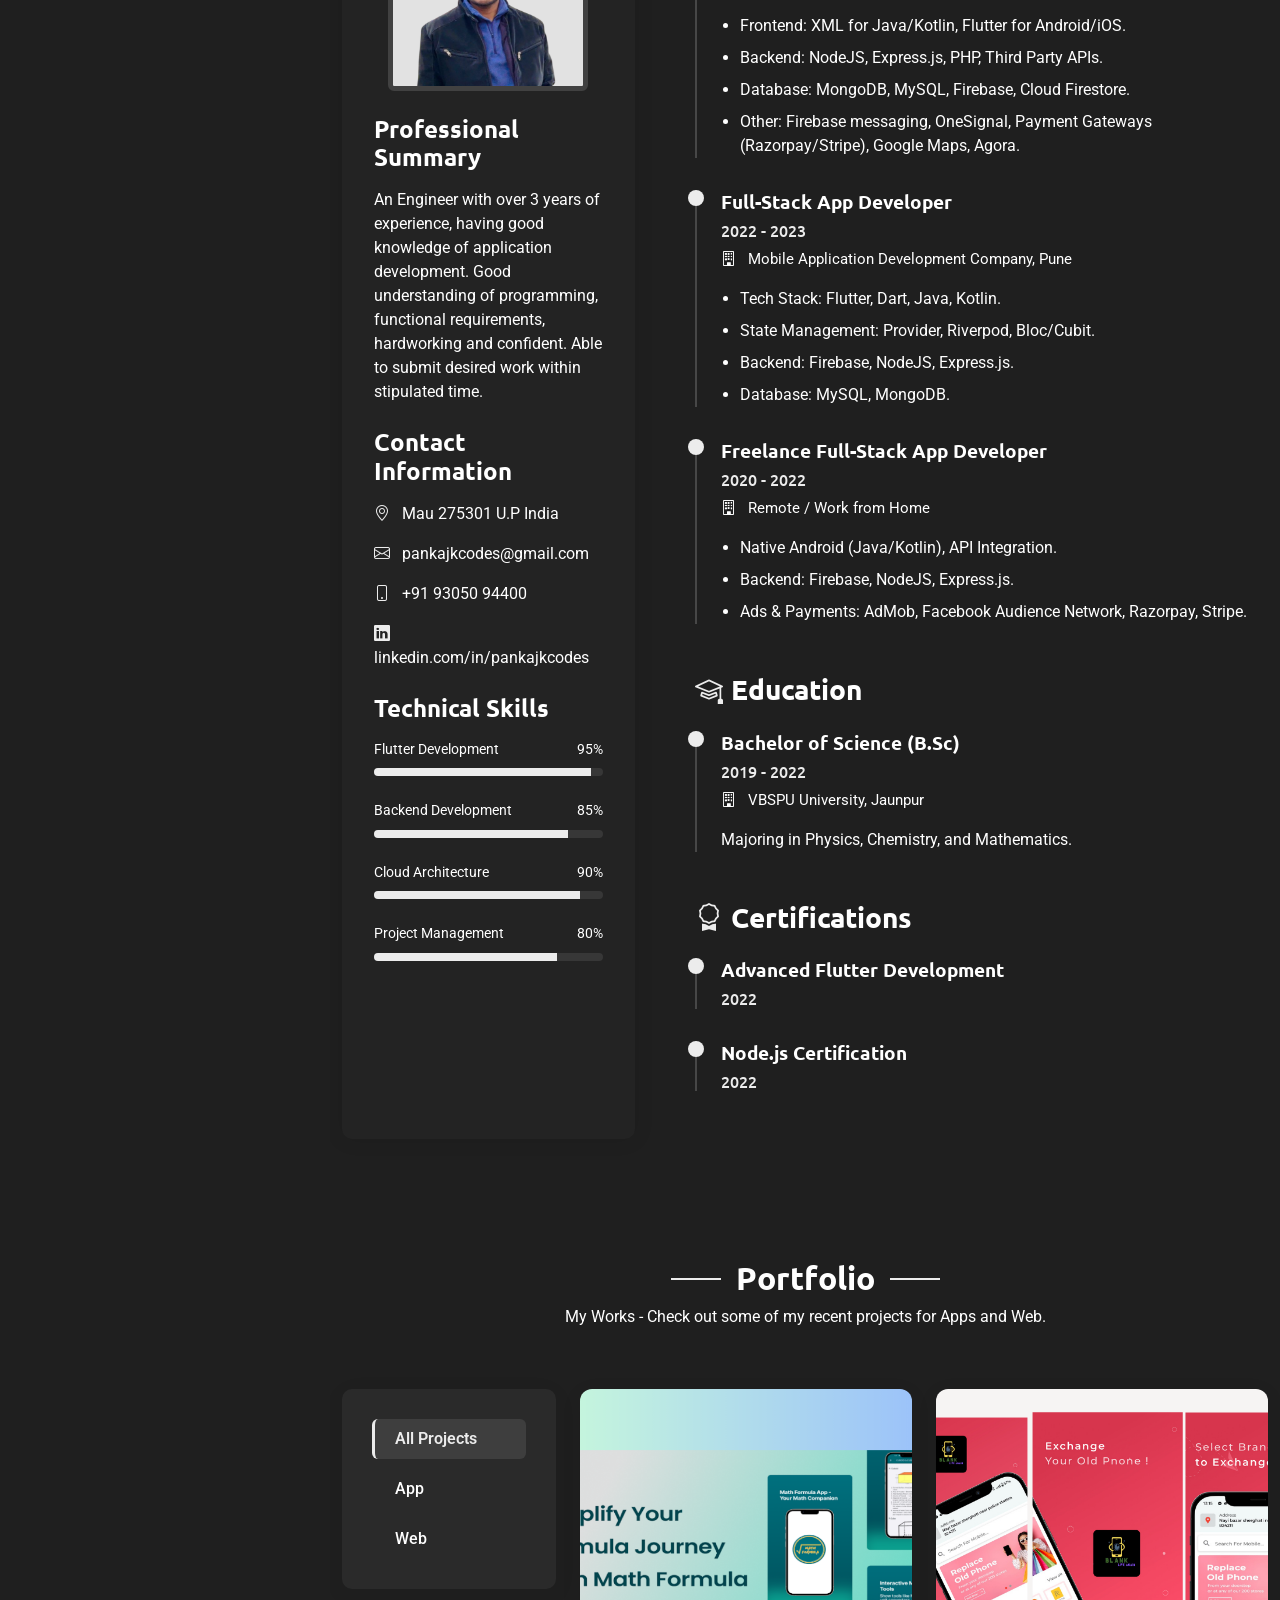
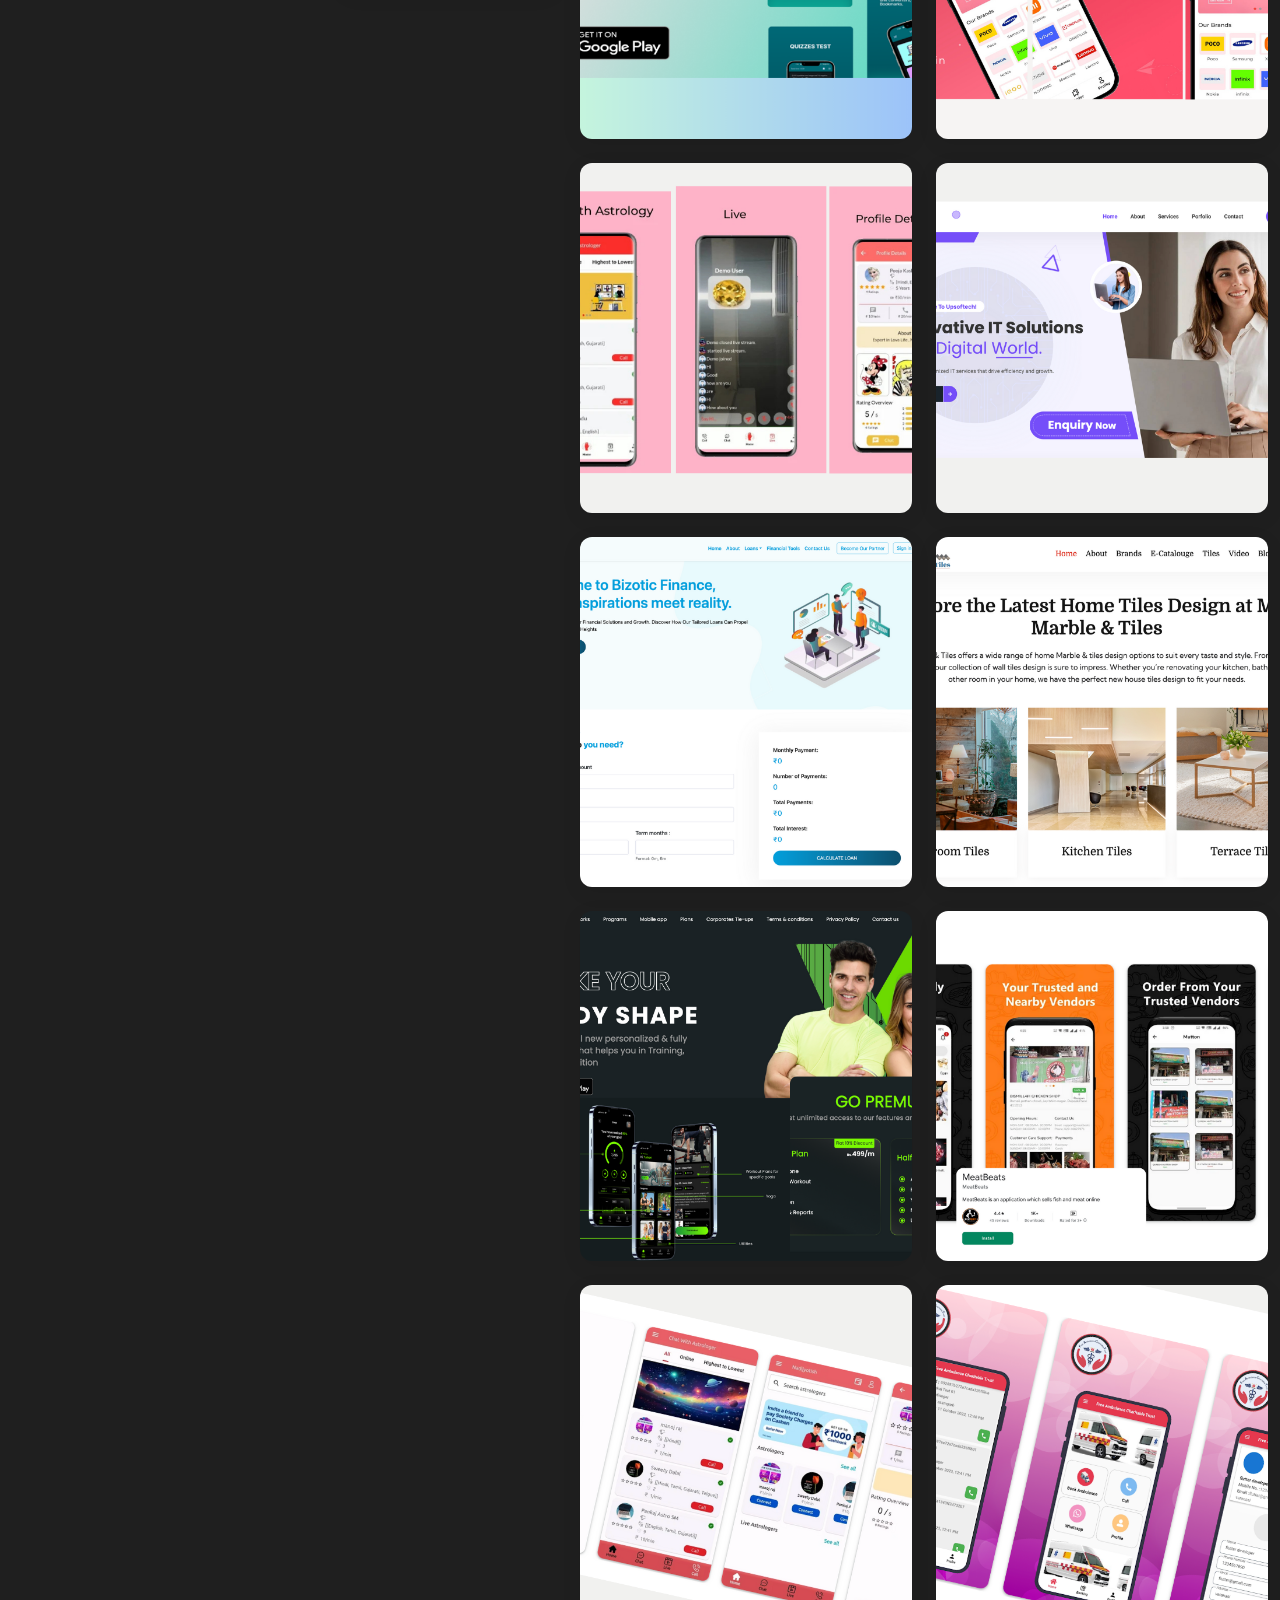
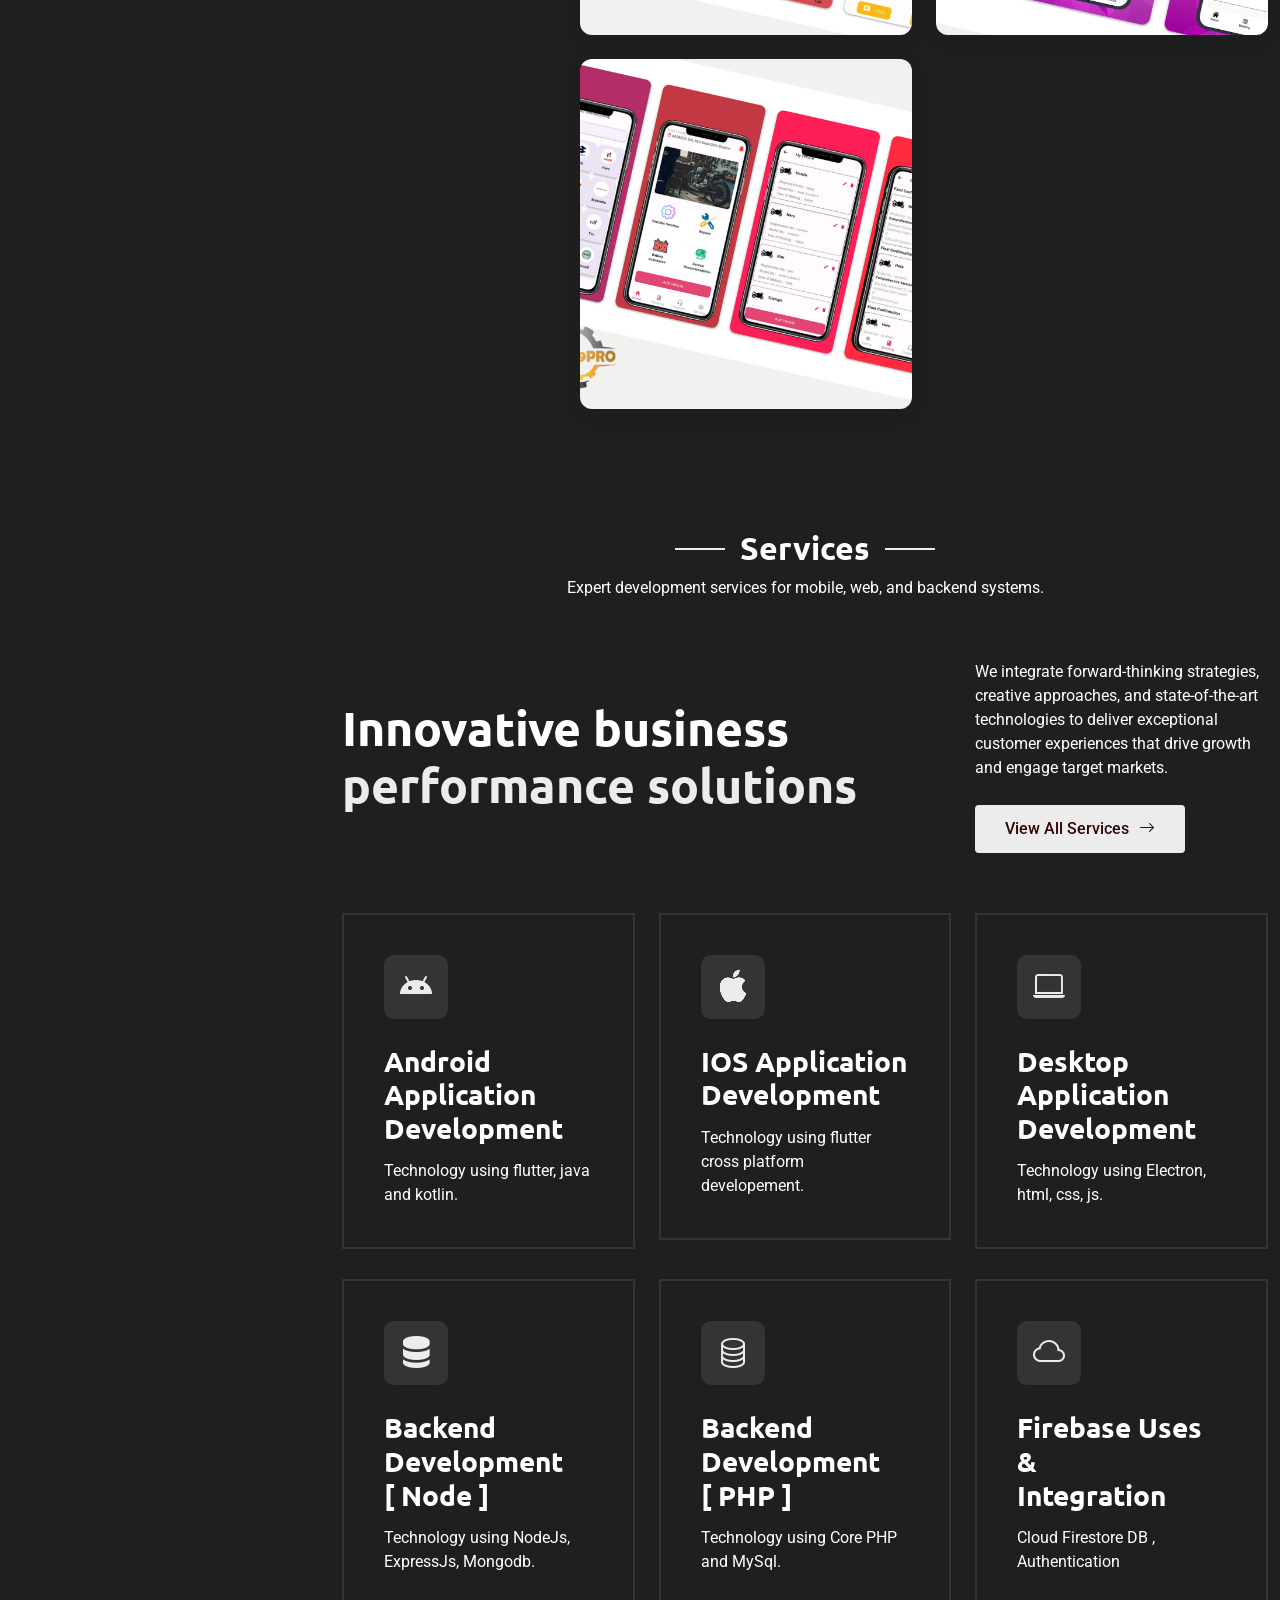
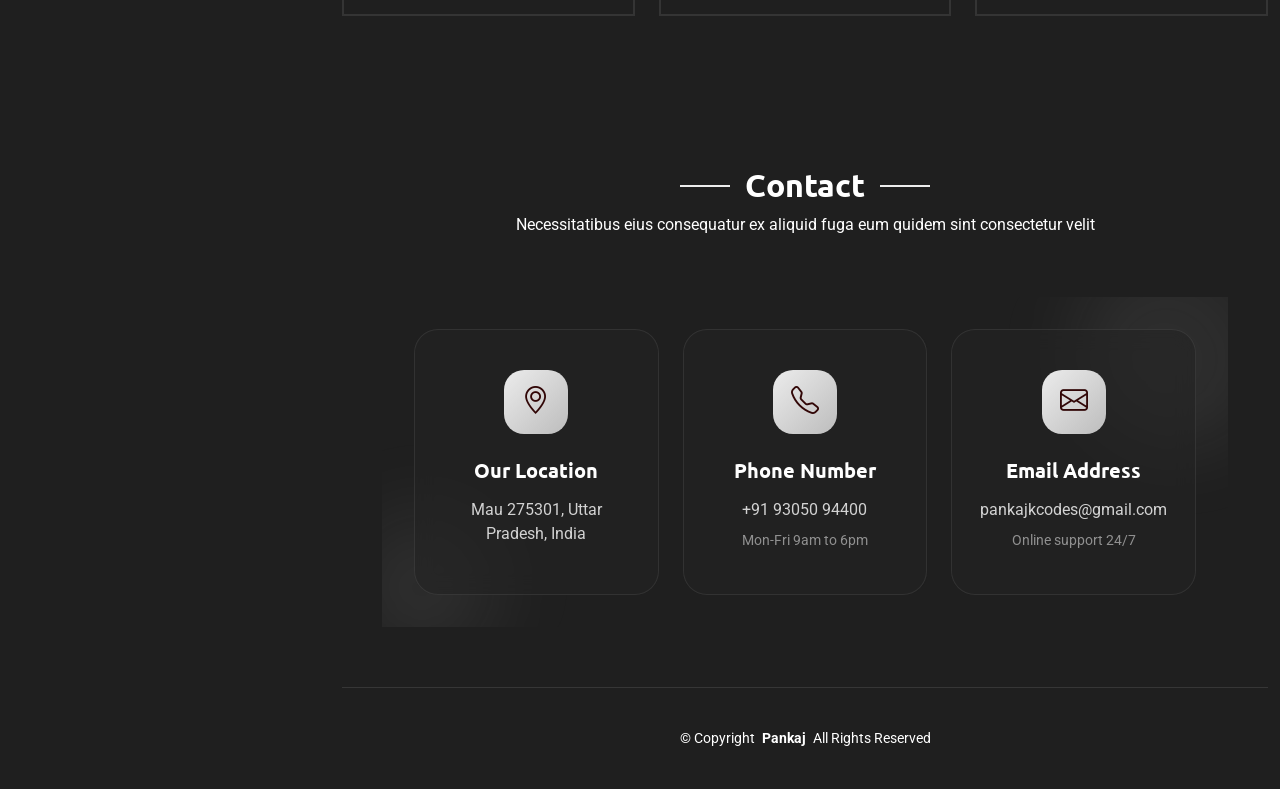
==== commit de7ff79b: "feat: Integrate AOS and Typed.js, remove Boxicons and Remixicon, refactor core CSS, update vendor as" ====
--- a/index.html
+++ b/index.html
@@ -4,873 +4,971 @@
 <head>
   <meta charset="utf-8">
   <meta content="width=device-width, initial-scale=1.0" name="viewport">
-
-  <title>Pankaj</title>
-  <meta content="" name="description">
-  <meta content="" name="keywords">
+  <title>pankajkcodes</title>
+  <meta name="description" content="">
+  <meta name="keywords" content="">
 
   <!-- Favicons -->
-  <link href="assets/img/favicon.ico" rel="icon">
+  <link href="assets/img/favicon.png" rel="icon">
   <link href="assets/img/apple-touch-icon.png" rel="apple-touch-icon">
 
-  <!-- Google Fonts -->
+  <!-- Fonts -->
+  <link href="https://fonts.googleapis.com" rel="preconnect">
+  <link href="https://fonts.gstatic.com" rel="preconnect" crossorigin>
   <link
-    href="https://fonts.googleapis.com/css?family=Open+Sans:300,300i,400,400i,600,600i,700,700i|Raleway:300,300i,400,400i,500,500i,600,600i,700,700i|Poppins:300,300i,400,400i,500,500i,600,600i,700,700i"
+    href="https://fonts.googleapis.com/css2?family=Roboto:ital,wght@0,100;0,300;0,400;0,500;0,700;0,900;1,100;1,300;1,400;1,500;1,700;1,900&family=Ubuntu:ital,wght@0,300;0,400;0,500;0,700;1,300;1,400;1,500;1,700&family=Nunito:ital,wght@0,200;0,300;0,400;0,500;0,600;0,700;0,800;0,900;1,200;1,300;1,400;1,500;1,600;1,700;1,800;1,900&display=swap"
     rel="stylesheet">
 
-  <!-- Vendor CSS Files via CDN -->
-  <link href="https://cdn.jsdelivr.net/npm/bootstrap@5.3.3/dist/css/bootstrap.min.css" rel="stylesheet">
-  <link href="https://cdn.jsdelivr.net/npm/bootstrap-icons@1.11.3/font/bootstrap-icons.css" rel="stylesheet">
-  <link href="https://cdn.jsdelivr.net/npm/boxicons@2.1.4/css/boxicons.min.css" rel="stylesheet">
-  <link href="https://cdn.jsdelivr.net/npm/glightbox@3.2.0/dist/css/glightbox.min.css" rel="stylesheet">
-  <link href="https://cdn.jsdelivr.net/npm/remixicon@4.2.0/fonts/remixicon.css" rel="stylesheet">
-  <link href="https://cdn.jsdelivr.net/npm/swiper@11.0.5/swiper-bundle.min.css" rel="stylesheet">
-
-  <!-- Template Main CSS File -->
-  <link href="assets/css/style.css" rel="stylesheet">
-
-  <!-- =======================================================
-  * Template Name: Personal
-  * Template URL: https://bootstrapmade.com/personal-free-resume-bootstrap-template/
-  * Updated: Mar 17 2024 with Bootstrap v5.3.3
-  * Author: BootstrapMade.com
-  * License: https://bootstrapmade.com/license/
-  ======================================================== -->
+  <!-- Vendor CSS Files -->
+  <link href="assets/vendor/bootstrap/css/bootstrap.min.css" rel="stylesheet">
+  <link href="assets/vendor/bootstrap-icons/bootstrap-icons.css" rel="stylesheet">
+  <link href="assets/vendor/aos/aos.css" rel="stylesheet">
+  <link href="assets/vendor/glightbox/css/glightbox.min.css" rel="stylesheet">
+  <link href="assets/vendor/swiper/swiper-bundle.min.css" rel="stylesheet">
+
+  <!-- Main CSS File -->
+  <link href="assets/css/main.css" rel="stylesheet">
+
 </head>
 
-<body>
-
-  <!-- ======= Header ======= -->
-  <header id="header">
-    <div class="container">
-
-      <h1 class="display-1"><a href="index.html">Pankaj</a></h1>
-
-      <nav id="navbar" class="navbar">
+<body class="index-page">
+
+  <header id="header" class="header dark-background d-flex flex-column justify-content-center">
+    <i class="header-toggle d-xl-none bi bi-list"></i>
+
+    <div class="header-container d-flex flex-column align-items-start">
+      <nav id="navmenu" class="navmenu">
         <ul>
-          <li><a class="nav-link active" href="#header">Home</a></li>
-          <li><a class="nav-link" href="#about">About</a></li>
-          <li><a class="nav-link" href="#resume">Resume</a></li>
-          <li><a class="nav-link" href="#services">Services</a></li>
-          <li><a class="nav-link" href="#portfolio">Portfolio</a></li>
-          <li><a class="nav-link" href="#contact">Contact</a></li>
+          <li><a href="#hero" class="active"><i class="bi bi-house navicon"></i>Home</a></li>
+          <li><a href="#about"><i class="bi bi-person navicon"></i> About</a></li>
+          <li><a href="#resume"><i class="bi bi-file-earmark-text navicon"></i> Resume</a></li>
+          <li><a href="#portfolio"><i class="bi bi-images navicon"></i> Portfolio</a></li>
+          <li><a href="#services"><i class="bi bi-hdd-stack navicon"></i> Services</a></li>
+
+          <li><a href="#contact"><i class="bi bi-envelope navicon"></i> Contact</a></li>
         </ul>
-        <i class="bi bi-list mobile-nav-toggle"></i>
-      </nav><!-- .navbar -->
-
-
+      </nav>
+
+      <div class="social-links text-center">
+        <a href="#" class="twitter"><i class="bi bi-twitter-x"></i></a>
+        <a href="#" class="facebook"><i class="bi bi-facebook"></i></a>
+        <a href="#" class="instagram"><i class="bi bi-instagram"></i></a>
+        <a href="#" class="linkedin"><i class="bi bi-linkedin"></i></a>
+      </div>
 
     </div>
-  </header><!-- End Header -->
-
-  <!-- ======= Hero Section ======= -->
-  <div class="hero-content text-center d-flex flex-column justify-content-center align-items-center"
-    style="min-height: 90vh;">
-    <img src="assets/img/me.jpg" class="rounded-circle shadow mb-4" alt="Pankaj"
-      style="width: 160px; height: 160px; object-fit: cover; border: 6px solid #fff;">
-    <!-- <h1 class="display-3 fw-bold mb-2" style="color: #fff; text-shadow: 0 2px 16px rgba(0,0,0,0.4)">Pankaj</h1> -->
-    <h2 class="mb-3" style="color: #18d26e; font-weight: 600;">Application &amp; Backend Developer</h2>
-    <p class="lead mb-4" style="max-width: 600px; color: #eee;">
-      Skilled in Flutter, Dart, Java, Kotlin, NodeJS, Express.js, PHP, and more. I build cross-platform mobile apps and
-      robust backend systems.
-    </p>
-    <div class="d-flex gap-3 mb-4">
-      <a href="#portfolio" class="btn btn-success btn-lg px-4 shadow">View Portfolio</a>
-      <a href="#contact" class="btn btn-outline-light btn-lg px-4">Contact Me</a>
-    </div>
-    <div class="social-links d-flex gap-3 justify-content-center">
-      <a href="https://x.com/pankajkcodes" target="_blank" class="btn btn-dark btn-lg rounded-circle"><i
-          class="bi bi-twitter"></i></a>
-      <a href="https://www.facebook.com/pankajkcodesdev" target="_blank" class="btn btn-dark btn-lg rounded-circle"><i
-          class="bi bi-facebook"></i></a>
-      <a href="https://instagram.com/pankajkcodes" target="_blank" class="btn btn-dark btn-lg rounded-circle"><i
-          class="bi bi-instagram"></i></a>
-      <a href="https://www.linkedin.com/in/pankajkcodes/" target="_blank" class="btn btn-dark btn-lg rounded-circle"><i
-          class="bi bi-linkedin"></i></a>
-    </div>
-  </div>
-  <!-- End Hero Section -->
-
-  <!-- ======= About Section ======= -->
-  <section id="about" class="about">
-
-    <!-- ======= About Me ======= -->
-    <div class="about-me container">
-
-      <div class="section-title">
-        <h2>About</h2>
-        <p>Learn more about me</p>
+
+  </header>
+
+  <main class="main">
+
+    <!-- Hero Section -->
+    <section id="hero" class="hero section">
+
+      <div class="background-elements">
+        <div class="bg-circle circle-1"></div>
+        <div class="bg-circle circle-2"></div>
       </div>
 
-      <div class="row">
-        <div class="col-lg-4" data-aos="fade-right">
-          <img src="assets/img/me.jpg" class="img-fluid" alt="">
-        </div>
-        <div class="col-lg-8 pt-4 pt-lg-0 content" data-aos="fade-left">
-          <h3>Application &amp; Backend Developer</h3>
-          <p class="fst-italic">
-            Software Developer with <span id="experience1">0</span> years of experience having good exposure in various
-            technologies like - Java,
-            kotlin, flutter, firebase, node.js, express, mongodb, mysql.
-          </p>
-          <div class="row">
-            <div class="col-lg-6">
-              <ul>
-                <li><i class="bi bi-chevron-right"></i> <strong>Birthday:</strong> <span>4 March 2002</span></li>
-                <li><i class="bi bi-chevron-right"></i> <strong>Website:</strong>
-                  <span>https://pankajkcodes.github.io</span>
-                </li>
-                <li><i class="bi bi-chevron-right"></i> <strong>Phone:</strong> <span>+91 93050 94400</span></li>
-                <li><i class="bi bi-chevron-right"></i> <strong>City:</strong> <span>New Delhi, India</span></li>
-              </ul>
-            </div>
-            <div class="col-lg-6">
-              <ul>
-                <li><i class="bi bi-chevron-right"></i> <strong>Age:</strong> <span id="age"></span></li>
-                <script>
-                  function calculateAge() {
-                    const birthYear = 2002;
-                    const currentYear = new Date().getFullYear();
-                    document.getElementById('age').textContent = currentYear - birthYear;
-                  }
-                  calculateAge();
-                </script>
-                <li><i class="bi bi-chevron-right"></i> <strong>Degree:</strong> <span>Master</span></li>
-                <li><i class="bi bi-chevron-right"></i> <strong>Email:</strong> <span>pankajkcodes@gmail.com</span></li>
-                <li><i class="bi bi-chevron-right"></i> <strong>Freelance:</strong> <span>Available</span></li>
-              </ul>
-            </div>
-          </div>
-          <p>
-            A skilled software engineer with over 3 years of experience in full-stack application development.
-            Proficient in technologies like Flutter, Dart, Java, Kotlin, and backend frameworks such as NodeJS,
-            Express.js, and PHP, Specializes in building cross-platform mobile apps and robust backend systems. Hands-on
-            expertise in state management tools like Provider and Bloc, and databases including MySQL, MongoDB, and
-            Firebase.
-
-            Currently working at Rss Infotech Pvt. Ltd.,contributed to impactful projects like Math Formula, Bike9Pro,
-            and Nadijyotish, demonstrating his ability to develop feature-rich applications. Bachelor of Science degree
-            from VBSPU University and has also earned certifications in Node.js and advanced Flutter development. With a
-            strong foundation in programming, a problem-solving mindset, and excellent work ethic,
-            committed to <br>delivering high-quality solutions.
-
-          </p>
+      <div class="hero-content">
+
+        <div class="container">
+          <div class="row align-items-center">
+
+            <div class="col-lg-6" data-aos="fade-right" data-aos-delay="100">
+              <div class="hero-text">
+                <h1>Pankaj<span class="accent-text">kcodes</span></h1>
+                <h2>Pankaj Kumar</h2>
+                <p class="lead">I'm a <span class="typed"
+                    data-typed-items="Mobile Application Developer, Backend Developer, Flutter Developer, Node.js Developer"></span>
+                </p>
+                <p class="description">
+                  Proficient in Flutter Development (Dart), Node.js, Express.js, MongoDB, PHP, MySQL and Firebase
+                  specializing in cross-platform mobile development and backend architecture.
+                </p>
+
+                <div class="hero-actions">
+                  <a href="#portfolio" class="btn btn-primary">View My Work</a>
+                  <a href="#contact" class="btn btn-outline">Get In Touch</a>
+                </div>
+
+                <div class="social-links">
+                  <a href="#"><i class="bi bi-dribbble"></i></a>
+                  <a href="#"><i class="bi bi-behance"></i></a>
+                  <a href="#"><i class="bi bi-github"></i></a>
+                  <a href="#"><i class="bi bi-linkedin"></i></a>
+                </div>
+              </div>
+            </div>
+
+            <div class="col-lg-6" data-aos="fade-left" data-aos-delay="200">
+              <div class="hero-visual">
+                <div class="profile-container">
+                  <div class="profile-background"></div>
+                  <img src="assets/img/profile/profile-1.png" alt="Pankaj" class="profile-image">
+                </div>
+              </div>
+            </div>
+
+          </div>
         </div>
       </div>
 
-    </div><!-- End About Me -->
-
-    <!-- ======= Counts ======= -->
-    <div class="counts container">
-
-      <div class="row">
-
-        <div class="col-lg-3 col-md-6">
-          <div class="count-box">
-            <i class="bi bi-emoji-smile"></i>
-            <span data-purecounter-start="0" data-purecounter-end="40" data-purecounter-duration="1"
-              class="purecounter"></span>
-            <p>Happy Clients</p>
+    </section><!-- /Hero Section -->
+
+    <!-- About Section -->
+    <section id="about" class="about section">
+
+      <div class="container" data-aos="fade-up" data-aos-delay="100">
+
+        <div class="row justify-content-center">
+
+          <div class="col-lg-11" data-aos="fade-up" data-aos-delay="300">
+            <div class="about-glass-card">
+              <!-- Background Elements -->
+              <div class="about-bg-elements">
+                <div class="bg-circle about-circle-1"></div>
+                <div class="bg-circle about-circle-2"></div>
+              </div>
+
+              <div class="about-content">
+                <div class="section-header text-center">
+                  <span class="badge-text">Get to Know Me</span>
+                  <h2>Passionate About Experiences</h2>
+                </div>
+
+                <div class="description text-center">
+                  <p>Flutter Developer with experience building high-quality cross-platform mobile
+                    apps for Android and iOS. I create fast, user-friendly applications using Flutter
+                    (Dart) and integrate native features using Kotlin and Swift through Platform
+                    Channels.</p>
+
+                  <p>I also have strong backend development experience, building secure
+                    and scalable systems with Node.js, Express, Mongodb, PHP, MySQL, and
+                    Firebase. </p>
+                </div>
+
+                <div class="stats-grid">
+                  <div class="stat-item">
+                    <div class="stat-number">25+</div>
+                    <div class="stat-label">Projects Completed</div>
+                  </div>
+                  <div class="stat-item">
+                    <div class="stat-number">5+</div>
+                    <div class="stat-label">Years Experience</div>
+                  </div>
+                  <div class="stat-item">
+                    <div class="stat-number">90%</div>
+                    <div class="stat-label">Client Satisfaction</div>
+                  </div>
+                </div>
+
+                <div class="details-grid">
+                  <div class="detail-row">
+                    <div class="detail-item">
+                      <span class="detail-label">Specialization</span>
+                      <span class="detail-value">Mobile &amp; Backend Dev</span>
+                    </div>
+                    <div class="detail-item">
+                      <span class="detail-label">Experience Level</span>
+                      <span class="detail-value">5+ Years</span>
+                    </div>
+                  </div>
+                  <div class="detail-row">
+                    <div class="detail-item">
+                      <span class="detail-label">Education</span>
+                      <span class="detail-value">B.Sc, VBSPU University</span>
+                    </div>
+                    <div class="detail-item">
+                      <span class="detail-label">Languages</span>
+                      <span class="detail-value">English, Hindi</span>
+                    </div>
+                  </div>
+                </div>
+
+                <div class="cta-section justify-content-center">
+                  <a href="#" class="btn btn-primary">
+                    <i class="bi bi-download"></i>
+                    Download Resume
+                  </a>
+                  <a href="#" class="btn btn-outline">
+                    <i class="bi bi-chat-dots"></i>
+                    Let's Talk
+                  </a>
+                </div>
+              </div>
+            </div>
           </div>
         </div>
 
-        <div class="col-lg-3 col-md-6 mt-5 mt-md-0">
-          <div class="count-box">
-            <i class="bi bi-journal-richtext"></i>
-            <span data-purecounter-start="0" data-purecounter-end="50" data-purecounter-duration="1"
-              class="purecounter"></span>
-            <p>Projects</p>
+      </div>
+
+    </section><!-- /About Section -->
+
+
+    <!-- Skills Section -->
+    <section id="skills" class="skills section">
+
+      <!-- Section Title -->
+      <div class="container section-title" data-aos="fade-up">
+        <h2>Skills</h2>
+        <p>Necessitatibus eius consequatur ex aliquid fuga eum quidem sint consectetur velit</p>
+      </div><!-- End Section Title -->
+
+      <div class="container" data-aos="fade-up" data-aos-delay="100">
+
+        <div class="row">
+          <div class="col-lg-6">
+            <div class="skills-category" data-aos="fade-up" data-aos-delay="200">
+              <h3>Mobile Development</h3>
+              <div class="skills-animation">
+                <div class="skill-item">
+                  <div class="d-flex justify-content-between align-items-center">
+                    <h4>Flutter</h4>
+                    <span class="skill-percentage">90%</span>
+                  </div>
+                  <div class="progress">
+                    <div class="progress-bar" role="progressbar" aria-valuenow="90" aria-valuemin="0"
+                      aria-valuemax="100"></div>
+                  </div>
+                  <div class="skill-tooltip">Cross-platform app development for Android and iOS</div>
+                </div>
+
+                <div class="skill-item">
+                  <div class="d-flex justify-content-between align-items-center">
+                    <h4>Dart</h4>
+                    <span class="skill-percentage">90%</span>
+                  </div>
+                  <div class="progress">
+                    <div class="progress-bar" role="progressbar" aria-valuenow="90" aria-valuemin="0"
+                      aria-valuemax="100"></div>
+                  </div>
+                  <div class="skill-tooltip">Proficient in Dart programming language</div>
+                </div>
+
+                <div class="skill-item">
+                  <div class="d-flex justify-content-between align-items-center">
+                    <h4>Java/Kotlin</h4>
+                    <span class="skill-percentage">60%</span>
+                  </div>
+                  <div class="progress">
+                    <div class="progress-bar" role="progressbar" aria-valuenow="80" aria-valuemin="0"
+                      aria-valuemax="100"></div>
+                  </div>
+                  <div class="skill-tooltip">Native Android development excellence</div>
+                </div>
+              </div>
+            </div><!-- End Frontend Skills -->
+          </div>
+
+          <div class="col-lg-6">
+            <div class="skills-category" data-aos="fade-up" data-aos-delay="300">
+              <h3>Back-end Development</h3>
+              <div class="skills-animation">
+                <div class="skill-item">
+                  <div class="d-flex justify-content-between align-items-center">
+                    <h4>Node.js & Express.js</h4>
+                    <span class="skill-percentage">85%</span>
+                  </div>
+                  <div class="progress">
+                    <div class="progress-bar" role="progressbar" aria-valuenow="85" aria-valuemin="0"
+                      aria-valuemax="100"></div>
+                  </div>
+                  <div class="skill-tooltip">Robust REST APIs and server-side logic</div>
+                </div>
+
+                <div class="skill-item">
+                  <div class="d-flex justify-content-between align-items-center">
+                    <h4>PHP</h4>
+                    <span class="skill-percentage">75%</span>
+                  </div>
+                  <div class="progress">
+                    <div class="progress-bar" role="progressbar" aria-valuenow="75" aria-valuemin="0"
+                      aria-valuemax="100"></div>
+                  </div>
+                  <div class="skill-tooltip">Server-side scripting and dynamic web pages</div>
+                </div>
+
+                <div class="skill-item">
+                  <div class="d-flex justify-content-between align-items-center">
+                    <h4>MongoDB, MySQL, Firebase</h4>
+                    <span class="skill-percentage">80%</span>
+                  </div>
+                  <div class="progress">
+                    <div class="progress-bar" role="progressbar" aria-valuenow="80" aria-valuemin="0"
+                      aria-valuemax="100"></div>
+                  </div>
+                  <div class="skill-tooltip">Database management and realtime cloud databases</div>
+                </div>
+              </div>
+            </div><!-- End Backend Skills -->
           </div>
         </div>
 
-        <div class="col-lg-3 col-md-6 mt-5 mt-lg-0">
-          <div class="count-box">
-            <i class="bi bi-headset"></i>
-            <span data-purecounter-start="0" data-purecounter-end="5000" data-purecounter-duration="1"
-              class="purecounter"></span>
-            <p>Hours Of Support</p>
+      </div>
+
+    </section><!-- /Skills Section -->
+
+    <!-- Resume Section -->
+    <section id="resume" class="resume section">
+
+      <!-- Section Title -->
+      <div class="container section-title" data-aos="fade-up">
+        <h2>Resume</h2>
+        <p>Flutter Developer with experience building high-quality cross-platform mobile
+          apps for Android and iOS.
+          <br>
+          I also have strong backend development experience, building secure
+          and scalable systems with Node.js, Express, Mongodb, PHP, MySQL, and
+          Firebase.
+        </p>
+      </div><!-- End Section Title -->
+
+      <div class="container" data-aos="fade-up" data-aos-delay="100">
+
+        <div class="row gy-4">
+          <!-- Left column with summary and contact -->
+          <div class="col-lg-4">
+            <div class="resume-side" data-aos="fade-right" data-aos-delay="100">
+              <div class="profile-img mb-4">
+                <img src="assets/img/profile/profile-1.png" alt="Profile" class="img-fluid rounded">
+              </div>
+
+              <h3>Professional Summary</h3>
+              <p>An Engineer with over 3 years of experience, having good knowledge of application development. Good
+                understanding of programming, functional requirements, hardworking and confident. Able to submit desired
+                work within stipulated time.</p>
+
+              <h3 class="mt-4">Contact Information</h3>
+              <ul class="contact-info list-unstyled">
+                <li><i class="bi bi-geo-alt"></i> Mau 275301 U.P India</li>
+                <li><i class="bi bi-envelope"></i> pankajkcodes@gmail.com</li>
+                <li><i class="bi bi-phone"></i> +91 93050 94400</li>
+                <li><i class="bi bi-linkedin"></i> linkedin.com/in/pankajkcodes</li>
+              </ul>
+
+              <div class="skills-animation mt-4">
+                <h3>Technical Skills</h3>
+                <div class="skill-item">
+                  <div class="d-flex justify-content-between">
+                    <span>Flutter Development</span>
+                    <span>95%</span>
+                  </div>
+                  <div class="progress">
+                    <div class="progress-bar" role="progressbar" aria-valuenow="95" aria-valuemin="0"
+                      aria-valuemax="100"></div>
+                  </div>
+                </div>
+
+                <div class="skill-item">
+                  <div class="d-flex justify-content-between">
+                    <span>Backend Development</span>
+                    <span>85%</span>
+                  </div>
+                  <div class="progress">
+                    <div class="progress-bar" role="progressbar" aria-valuenow="85" aria-valuemin="0"
+                      aria-valuemax="100"></div>
+                  </div>
+                </div>
+
+                <div class="skill-item">
+                  <div class="d-flex justify-content-between">
+                    <span>Cloud Architecture</span>
+                    <span>90%</span>
+                  </div>
+                  <div class="progress">
+                    <div class="progress-bar" role="progressbar" aria-valuenow="90" aria-valuemin="0"
+                      aria-valuemax="100"></div>
+                  </div>
+                </div>
+
+                <div class="skill-item">
+                  <div class="d-flex justify-content-between">
+                    <span>Project Management</span>
+                    <span>80%</span>
+                  </div>
+                  <div class="progress">
+                    <div class="progress-bar" role="progressbar" aria-valuenow="80" aria-valuemin="0"
+                      aria-valuemax="100"></div>
+                  </div>
+                </div>
+              </div>
+            </div>
+          </div>
+
+          <!-- Right column with experience and education -->
+          <div class="col-lg-8 ps-4 ps-lg-5">
+            <!-- Experience Section -->
+            <div class="resume-section" data-aos="fade-up">
+              <h3><i class="bi bi-briefcase me-2"></i>Professional Experience</h3>
+
+              <div class="resume-item">
+                <h4>Full-Stack App Developer</h4>
+                <h5>2023 - Present</h5>
+                <p class="company"><i class="bi bi-building"></i> Rss Infotech Pvt. Ltd., New Delhi</p>
+                <ul>
+                  <li>Frontend: XML for Java/Kotlin, Flutter for Android/iOS.</li>
+                  <li>Backend: NodeJS, Express.js, PHP, Third Party APIs.</li>
+                  <li>Database: MongoDB, MySQL, Firebase, Cloud Firestore.</li>
+                  <li>Other: Firebase messaging, OneSignal, Payment Gateways (Razorpay/Stripe), Google Maps, Agora.</li>
+                </ul>
+              </div>
+
+              <div class="resume-item">
+                <h4>Full-Stack App Developer</h4>
+                <h5>2022 - 2023</h5>
+                <p class="company"><i class="bi bi-building"></i> Mobile Application Development Company, Pune</p>
+                <ul>
+                  <li>Tech Stack: Flutter, Dart, Java, Kotlin.</li>
+                  <li>State Management: Provider, Riverpod, Bloc/Cubit.</li>
+                  <li>Backend: Firebase, NodeJS, Express.js.</li>
+                  <li>Database: MySQL, MongoDB.</li>
+                </ul>
+              </div>
+
+              <div class="resume-item">
+                <h4>Freelance Full-Stack App Developer</h4>
+                <h5>2020 - 2022</h5>
+                <p class="company"><i class="bi bi-building"></i> Remote / Work from Home</p>
+                <ul>
+                  <li>Native Android (Java/Kotlin), API Integration.</li>
+                  <li>Backend: Firebase, NodeJS, Express.js.</li>
+                  <li>Ads & Payments: AdMob, Facebook Audience Network, Razorpay, Stripe.</li>
+                </ul>
+              </div>
+            </div>
+
+            <!-- Education Section -->
+            <div class="resume-section" data-aos="fade-up" data-aos-delay="100">
+              <h3><i class="bi bi-mortarboard me-2"></i>Education</h3>
+
+              <div class="resume-item">
+                <h4>Bachelor of Science (B.Sc)</h4>
+                <h5>2019 - 2022</h5>
+                <p class="company"><i class="bi bi-building"></i> VBSPU University, Jaunpur</p>
+                <p>Majoring in Physics, Chemistry, and Mathematics.</p>
+              </div>
+            </div>
+
+            <!-- Certifications Section -->
+            <div class="resume-section" data-aos="fade-up" data-aos-delay="200">
+              <h3><i class="bi bi-award me-2"></i>Certifications</h3>
+
+              <div class="resume-item">
+                <h4>Advanced Flutter Development</h4>
+                <h5>2022</h5>
+              </div>
+
+              <div class="resume-item">
+                <h4>Node.js Certification</h4>
+                <h5>2022</h5>
+              </div>
+            </div>
           </div>
         </div>
 
-        <div class="col-lg-3 col-md-6 mt-5 mt-lg-0">
-          <div class="count-box">
-            <i class="bi bi-award"></i>
-            <span data-purecounter-start="0" data-purecounter-end="5" data-purecounter-duration="1"
-              class="purecounter"></span>
-            <p>Awards</p>
-          </div>
+      </div>
+
+    </section><!-- /Resume Section -->
+
+    <!-- Portfolio Section -->
+    <section id="portfolio" class="portfolio section">
+
+      <!-- Section Title -->
+      <div class="container section-title" data-aos="fade-up">
+        <h2>Portfolio</h2>
+        <p>My Works - Check out some of my recent projects for Apps and Web.</p>
+      </div><!-- End Section Title -->
+
+      <div class="container" data-aos="fade-up" data-aos-delay="100">
+
+        <div class="isotope-layout" data-default-filter="*" data-layout="masonry" data-sort="original-order">
+
+          <div class="row">
+            <div class="col-lg-3 filter-sidebar">
+              <div class="filters-wrapper" data-aos="fade-right" data-aos-delay="150">
+                <ul class="portfolio-filters isotope-filters">
+                  <li data-filter="*" class="filter-active">All Projects</li>
+                  <li data-filter=".filter-app">App</li>
+                  <li data-filter=".filter-web">Web</li>
+                </ul>
+              </div>
+            </div>
+
+            <div class="col-lg-9">
+              <div class="row gy-4 portfolio-container isotope-container" data-aos="fade-up" data-aos-delay="200">
+
+                <div class="col-lg-6 col-md-6 portfolio-item isotope-item filter-app">
+                  <div class="portfolio-wrap">
+                    <img src="assets/img/portfolio/portfolio-1.png" class="img-fluid" alt="Math Formula" loading="lazy">
+                    <div class="portfolio-info">
+                      <div class="content">
+                        <span class="category">App</span>
+                        <h4>Math Formula | All Formula</h4>
+                        <div class="portfolio-links">
+                          <a href="assets/img/portfolio/portfolio-1.png" class="glightbox" title="Math Formula"><i
+                              class="bi bi-plus-lg"></i></a>
+                          <a href="portfolio-details.html?id=math-formula" title="More Details"><i
+                              class="bi bi-arrow-right"></i></a>
+                        </div>
+                      </div>
+                    </div>
+                  </div>
+                </div><!-- End Portfolio Item -->
+
+                <div class="col-lg-6 col-md-6 portfolio-item isotope-item filter-app">
+                  <div class="portfolio-wrap">
+                    <img src="assets/img/portfolio/portfolio-2.png" class="img-fluid" alt="Blank App" loading="lazy">
+                    <div class="portfolio-info">
+                      <div class="content">
+                        <span class="category">App</span>
+                        <h4>Blank</h4>
+                        <div class="portfolio-links">
+                          <a href="assets/img/portfolio/portfolio-2.png" class="glightbox" title="Blank"><i
+                              class="bi bi-plus-lg"></i></a>
+                          <a href="portfolio-details.html?id=blank" title="More Details"><i
+                              class="bi bi-arrow-right"></i></a>
+                        </div>
+                      </div>
+                    </div>
+                  </div>
+                </div><!-- End Portfolio Item -->
+
+                <div class="col-lg-6 col-md-6 portfolio-item isotope-item filter-app">
+                  <div class="portfolio-wrap">
+                    <img src="assets/img/portfolio/portfolio-3.png" class="img-fluid" alt="Vaktaa" loading="lazy">
+                    <div class="portfolio-info">
+                      <div class="content">
+                        <span class="category">App</span>
+                        <h4>Vaktaa</h4>
+                        <div class="portfolio-links">
+                          <a href="assets/img/portfolio/portfolio-3.png" class="glightbox" title="Vaktaa"><i
+                              class="bi bi-plus-lg"></i></a>
+                          <a href="portfolio-details.html?id=vaktaa" title="More Details"><i
+                              class="bi bi-arrow-right"></i></a>
+                        </div>
+                      </div>
+                    </div>
+                  </div>
+                </div><!-- End Portfolio Item -->
+
+                <div class="col-lg-6 col-md-6 portfolio-item isotope-item filter-web">
+                  <div class="portfolio-wrap">
+                    <img src="assets/img/portfolio/portfolio-4.png" class="img-fluid" alt="UpSoftech" loading="lazy">
+                    <div class="portfolio-info">
+                      <div class="content">
+                        <span class="category">Web</span>
+                        <h4>UpSoftech</h4>
+                        <div class="portfolio-links">
+                          <a href="assets/img/portfolio/portfolio-4.png" class="glightbox" title="UpSoftech"><i
+                              class="bi bi-plus-lg"></i></a>
+                          <a href="portfolio-details.html?id=upsoftech" title="More Details"><i
+                              class="bi bi-arrow-right"></i></a>
+                        </div>
+                      </div>
+                    </div>
+                  </div>
+                </div><!-- End Portfolio Item -->
+
+                <div class="col-lg-6 col-md-6 portfolio-item isotope-item filter-web">
+                  <div class="portfolio-wrap">
+                    <img src="assets/img/portfolio/portfolio-5.png" class="img-fluid" alt="Bizotic" loading="lazy">
+                    <div class="portfolio-info">
+                      <div class="content">
+                        <span class="category">Web</span>
+                        <h4>Bizotic</h4>
+                        <div class="portfolio-links">
+                          <a href="assets/img/portfolio/portfolio-5.png" class="glightbox" title="Bizotic"><i
+                              class="bi bi-plus-lg"></i></a>
+                          <a href="portfolio-details.html?id=bizotic" title="More Details"><i
+                              class="bi bi-arrow-right"></i></a>
+                        </div>
+                      </div>
+                    </div>
+                  </div>
+                </div><!-- End Portfolio Item -->
+
+                <div class="col-lg-6 col-md-6 portfolio-item isotope-item filter-web">
+                  <div class="portfolio-wrap">
+                    <img src="assets/img/portfolio/portfolio-6.png" class="img-fluid" alt="Mehi Marble & Tiles"
+                      loading="lazy">
+                    <div class="portfolio-info">
+                      <div class="content">
+                        <span class="category">Web</span>
+                        <h4>Mehi Marble & Tiles</h4>
+                        <div class="portfolio-links">
+                          <a href="assets/img/portfolio/portfolio-6.png" class="glightbox"
+                            title="Mehi Marble & Tiles"><i class="bi bi-plus-lg"></i></a>
+                          <a href="portfolio-details.html?id=mehi-marble" title="More Details"><i
+                              class="bi bi-arrow-right"></i></a>
+                        </div>
+                      </div>
+                    </div>
+                  </div>
+                </div><!-- End Portfolio Item -->
+
+                <div class="col-lg-6 col-md-6 portfolio-item isotope-item filter-app">
+                  <div class="portfolio-wrap">
+                    <img src="assets/img/portfolio/portfolio-7.png" class="img-fluid" alt="AI VITOFIT" loading="lazy">
+                    <div class="portfolio-info">
+                      <div class="content">
+                        <span class="category">App</span>
+                        <h4>AI VITOFIT</h4>
+                        <div class="portfolio-links">
+                          <a href="assets/img/portfolio/portfolio-7.png" class="glightbox" title="AI VITOFIT"><i
+                              class="bi bi-plus-lg"></i></a>
+                          <a href="portfolio-details.html?id=ai-vitofit" title="More Details"><i
+                              class="bi bi-arrow-right"></i></a>
+                        </div>
+                      </div>
+                    </div>
+                  </div>
+                </div><!-- End Portfolio Item -->
+
+                <div class="col-lg-6 col-md-6 portfolio-item isotope-item filter-app">
+                  <div class="portfolio-wrap">
+                    <img src="assets/img/portfolio/portfolio-8.png" class="img-fluid" alt="MeatBeats" loading="lazy">
+                    <div class="portfolio-info">
+                      <div class="content">
+                        <span class="category">App</span>
+                        <h4>MeatBeats</h4>
+                        <div class="portfolio-links">
+                          <a href="assets/img/portfolio/portfolio-8.png" class="glightbox" title="MeatBeats"><i
+                              class="bi bi-plus-lg"></i></a>
+                          <a href="portfolio-details.html?id=meatbeats" title="More Details"><i
+                              class="bi bi-arrow-right"></i></a>
+                        </div>
+                      </div>
+                    </div>
+                  </div>
+                </div><!-- End Portfolio Item -->
+
+                <div class="col-lg-6 col-md-6 portfolio-item isotope-item filter-app">
+                  <div class="portfolio-wrap">
+                    <img src="assets/img/portfolio/portfolio-9.png" class="img-fluid" alt="Nadijyotish" loading="lazy">
+                    <div class="portfolio-info">
+                      <div class="content">
+                        <span class="category">App</span>
+                        <h4>Nadijyotish</h4>
+                        <div class="portfolio-links">
+                          <a href="assets/img/portfolio/portfolio-9.png" class="glightbox" title="Nadijyotish"><i
+                              class="bi bi-plus-lg"></i></a>
+                          <a href="portfolio-details.html?id=nadijyotish" title="More Details"><i
+                              class="bi bi-arrow-right"></i></a>
+                        </div>
+                      </div>
+                    </div>
+                  </div>
+                </div><!-- End Portfolio Item -->
+
+                <div class="col-lg-6 col-md-6 portfolio-item isotope-item filter-app">
+                  <div class="portfolio-wrap">
+                    <img src="assets/img/portfolio/portfolio-10.png" class="img-fluid" alt="Free Ambulance"
+                      loading="lazy">
+                    <div class="portfolio-info">
+                      <div class="content">
+                        <span class="category">App</span>
+                        <h4>Free Ambulance</h4>
+                        <div class="portfolio-links">
+                          <a href="assets/img/portfolio/portfolio-10.png" class="glightbox" title="Free Ambulance"><i
+                              class="bi bi-plus-lg"></i></a>
+                          <a href="portfolio-details.html?id=free-ambulance" title="More Details"><i
+                              class="bi bi-arrow-right"></i></a>
+                        </div>
+                      </div>
+                    </div>
+                  </div>
+                </div><!-- End Portfolio Item -->
+
+                <div class="col-lg-6 col-md-6 portfolio-item isotope-item filter-app">
+                  <div class="portfolio-wrap">
+                    <img src="assets/img/portfolio/portfolio-11.png" class="img-fluid" alt="Bike9Pro" loading="lazy">
+                    <div class="portfolio-info">
+                      <div class="content">
+                        <span class="category">App</span>
+                        <h4>Bike9Pro</h4>
+                        <div class="portfolio-links">
+                          <a href="assets/img/portfolio/portfolio-11.png" class="glightbox" title="Bike9Pro"><i
+                              class="bi bi-plus-lg"></i></a>
+                          <a href="portfolio-details.html?id=bike9pro" title="More Details"><i
+                              class="bi bi-arrow-right"></i></a>
+                        </div>
+                      </div>
+                    </div>
+                  </div>
+                </div><!-- End Portfolio Item -->
+
+              </div><!-- End Portfolio Container -->
+            </div>
+          </div>
+
         </div>
 
       </div>
 
-    </div><!-- End Counts -->
-
-    <!-- ======= Skills  ======= -->
-    <div class="skills container">
-
-      <div class="section-title">
-        <h2>Skills</h2>
+    </section><!-- /Portfolio Section -->
+
+    <!-- Services Section -->
+    <section id="services" class="services section">
+
+      <!-- Section Title -->
+      <div class="container section-title" data-aos="fade-up">
+        <h2>Services</h2>
+        <p>Expert development services for mobile, web, and backend systems.</p>
+      </div><!-- End Section Title -->
+
+      <div class="container" data-aos="fade-up" data-aos-delay="100">
+
+        <div class="service-header">
+          <div class="row align-items-center">
+            <div class="col-lg-8 col-md-12">
+              <div class="service-intro">
+                <h2 class="service-heading">
+                  <div>Innovative business</div>
+                  <div><span>performance solutions</span></div>
+                </h2>
+              </div>
+            </div>
+            <div class="col-lg-4 col-md-12">
+              <div class="service-summary">
+                <p>
+                  We integrate forward-thinking strategies, creative approaches, and state-of-the-art technologies to
+                  deliver exceptional customer experiences that drive growth and engage target markets.
+                </p>
+                <a href="services.html" class="service-btn">
+                  View All Services
+                  <i class="bi bi-arrow-right"></i>
+                </a>
+              </div>
+            </div>
+          </div>
+        </div>
+
+        <div class="row justify-content-center">
+          <div class="col-lg-4 col-md-6" data-aos="fade-up" data-aos-delay="100">
+            <div class="service-card position-relative z-1">
+              <div class="service-icon">
+                <i class="bi bi-android"></i>
+              </div>
+              <a href="service-details.html?id=android-dev"
+                class="card-action d-flex align-items-center justify-content-center rounded-circle">
+                <i class="bi bi-arrow-up-right"></i>
+              </a>
+              <h3>
+                <a href="service-details.html?id=android-dev">
+                  Android Application <span>Development</span>
+                </a>
+              </h3>
+              <p>
+                Technology using flutter, java and kotlin.
+              </p>
+            </div>
+          </div>
+          <div class="col-lg-4 col-md-6" data-aos="fade-up" data-aos-delay="200">
+            <div class="service-card position-relative z-1">
+              <div class="service-icon">
+                <i class="bi bi-apple"></i>
+              </div>
+              <a href="service-details.html?id=ios-dev"
+                class="card-action d-flex align-items-center justify-content-center rounded-circle">
+                <i class="bi bi-arrow-up-right"></i>
+              </a>
+              <h3>
+                <a href="service-details.html?id=ios-dev">
+                  IOS Application <span>Development</span>
+                </a>
+              </h3>
+              <p>
+                Technology using flutter cross platform developement.
+              </p>
+            </div>
+          </div>
+          <div class="col-lg-4 col-md-6" data-aos="fade-up" data-aos-delay="300">
+            <div class="service-card position-relative z-1">
+              <div class="service-icon">
+                <i class="bi bi-laptop"></i>
+              </div>
+              <a href="service-details.html?id=desktop-dev"
+                class="card-action d-flex align-items-center justify-content-center rounded-circle">
+                <i class="bi bi-arrow-up-right"></i>
+              </a>
+              <h3>
+                <a href="service-details.html?id=desktop-dev">
+                  Desktop Application <span>Development</span>
+                </a>
+              </h3>
+              <p>
+                Technology using Electron, html, css, js.
+              </p>
+            </div>
+          </div>
+          <div class="col-lg-4 col-md-6" data-aos="fade-up" data-aos-delay="400">
+            <div class="service-card position-relative z-1">
+              <div class="service-icon">
+                <i class="bi bi-server"></i>
+              </div>
+              <a href="service-details.html?id=backend-node"
+                class="card-action d-flex align-items-center justify-content-center rounded-circle">
+                <i class="bi bi-arrow-up-right"></i>
+              </a>
+              <h3>
+                <a href="service-details.html?id=backend-node">
+                  Backend Development <span>[ Node ]</span>
+                </a>
+              </h3>
+              <p>
+                Technology using NodeJs, ExpressJs, Mongodb.
+              </p>
+            </div>
+          </div>
+          <div class="col-lg-4 col-md-6" data-aos="fade-up" data-aos-delay="500">
+            <div class="service-card position-relative z-1">
+              <div class="service-icon">
+                <i class="bi bi-database"></i>
+              </div>
+              <a href="service-details.html?id=backend-php"
+                class="card-action d-flex align-items-center justify-content-center rounded-circle">
+                <i class="bi bi-arrow-up-right"></i>
+              </a>
+              <h3>
+                <a href="service-details.html?id=backend-php">
+                  Backend Development <span>[ PHP ]</span>
+                </a>
+              </h3>
+              <p>
+                Technology using Core PHP and MySql.
+              </p>
+            </div>
+          </div>
+          <div class="col-lg-4 col-md-6" data-aos="fade-up" data-aos-delay="600">
+            <div class="service-card position-relative z-1">
+              <div class="service-icon">
+                <i class="bi bi-cloud"></i>
+              </div>
+              <a href="service-details.html?id=firebase"
+                class="card-action d-flex align-items-center justify-content-center rounded-circle">
+                <i class="bi bi-arrow-up-right"></i>
+              </a>
+              <h3>
+                <a href="service-details.html?id=firebase">
+                  Firebase Uses & <span>Integration</span>
+                </a>
+              </h3>
+              <p>
+                Cloud Firestore DB , Authentication
+              </p>
+            </div>
+          </div>
+        </div>
+
       </div>
 
-      <div class="row skills-content">
-
-        <div class="col-lg-6">
-
-          <div class="progress">
-            <span class="skill">Flutter <i class="val">100%</i></span>
-            <div class="progress-bar-wrap">
-              <div class="progress-bar" role="progressbar" aria-valuenow="100" aria-valuemin="0" aria-valuemax="100">
-              </div>
-            </div>
-          </div>
-
-          <div class="progress">
-            <span class="skill">Dart <i class="val">90%</i></span>
-            <div class="progress-bar-wrap">
-              <div class="progress-bar" role="progressbar" aria-valuenow="90" aria-valuemin="0" aria-valuemax="100">
-              </div>
-            </div>
-          </div>
-
-          <div class="progress">
-            <span class="skill">JavaScript <i class="val">85%</i></span>
-            <div class="progress-bar-wrap">
-              <div class="progress-bar" role="progressbar" aria-valuenow="85" aria-valuemin="0" aria-valuemax="100">
-              </div>
-            </div>
-          </div>
-
+    </section><!-- /Services Section -->
+
+
+
+    <!-- Contact Section -->
+    <section id="contact" class="contact section">
+
+      <!-- Section Title -->
+      <div class="container section-title" data-aos="fade-up">
+        <h2>Contact</h2>
+        <p>Necessitatibus eius consequatur ex aliquid fuga eum quidem sint consectetur velit</p>
+      </div><!-- End Section Title -->
+
+      <div class="container">
+
+        <div class="row justify-content-center">
+          <div class="col-lg-11">
+            <div class="contact-wrapper">
+              <!-- Background Elements -->
+              <div class="contact-bg-elements">
+                <div class="bg-circle contact-circle-1"></div>
+                <div class="bg-circle contact-circle-2"></div>
+              </div>
+
+              <div class="row g-4 list-card-container">
+                <!-- Location Card -->
+                <div class="col-lg-4 col-md-6" data-aos="fade-up" data-aos-delay="100">
+                  <div class="contact-card">
+                    <div class="contact-icon">
+                      <i class="bi bi-geo-alt"></i>
+                    </div>
+                    <div class="contact-content">
+                      <h3>Our Location</h3>
+                      <p>Mau 275301, Uttar Pradesh, India</p>
+                    </div>
+                  </div>
+                </div>
+
+                <!-- Phone Card -->
+                <div class="col-lg-4 col-md-6" data-aos="fade-up" data-aos-delay="200">
+                  <div class="contact-card">
+                    <div class="contact-icon">
+                      <i class="bi bi-telephone"></i>
+                    </div>
+                    <div class="contact-content">
+                      <h3>Phone Number</h3>
+                      <p>+91 93050 94400</p>
+                      <p class="secondary-info">Mon-Fri 9am to 6pm</p>
+                    </div>
+                  </div>
+                </div>
+
+                <!-- Email Card -->
+                <div class="col-lg-4 col-md-6" data-aos="fade-up" data-aos-delay="300">
+                  <div class="contact-card">
+                    <div class="contact-icon">
+                      <i class="bi bi-envelope"></i>
+                    </div>
+                    <div class="contact-content">
+                      <h3>Email Address</h3>
+                      <p>pankajkcodes@gmail.com</p>
+                      <p class="secondary-info">Online support 24/7</p>
+                    </div>
+                  </div>
+                </div>
+              </div>
+            </div>
+          </div>
         </div>
 
-        <div class="col-lg-6">
-
-          <div class="progress">
-            <span class="skill">NodeJS <i class="val">90%</i></span>
-            <div class="progress-bar-wrap">
-              <div class="progress-bar" role="progressbar" aria-valuenow="90" aria-valuemin="0" aria-valuemax="100">
-              </div>
-            </div>
-          </div>
-          <div class="progress">
-            <span class="skill">PHP <i class="val">70%</i></span>
-            <div class="progress-bar-wrap">
-              <div class="progress-bar" role="progressbar" aria-valuenow="70" aria-valuemin="0" aria-valuemax="100">
-              </div>
-            </div>
-          </div>
-
-
-
-        </div>
-
       </div>
 
-    </div><!-- End Skills -->
-
-    <!-- ======= Interests ======= -->
-    <div class="interests container">
-
-      <div class="section-title">
-        <h2>Interests</h2>
+    </section><!-- /Contact Section -->
+
+  </main>
+
+  <footer id="footer" class="footer position-relative">
+
+    <div class="container">
+      <div class="copyright text-center ">
+        <p>© <span>Copyright</span> <strong class="px-1 sitename">Pankaj</strong> <span>All Rights Reserved</span>
+        </p>
       </div>
-
-      <div class="row">
-        <div class="col-lg-3 col-md-4">
-          <div class="icon-box">
-            <i class="bi bi-code-slash" style="color: #ffbb2c;"></i>
-            <h3>Programming</h3>
-          </div>
-        </div>
-
-        <div class="col-lg-3 col-md-4 mt-4 mt-md-0">
-          <div class="icon-box">
-            <i class="bi bi-box-fill" style="color: #d4ff55;"></i>
-            <h3>Problem Solving</h3>
-          </div>
-        </div>
-        <div class="col-lg-3 col-md-4 mt-4 mt-md-0">
-          <div class="icon-box">
-            <i class="bi bi-reception-4" style="color: #fffc55;"></i>
-            <h3>Learning New Skills</h3>
-          </div>
-        </div>
-
-
-      </div>
-
-    </div><!-- End Interests -->
-
-    <!-- ======= Testimonials ======= -->
-    <div class="testimonials container" style="display: none;">
-
-      <div class="section-title">
-        <h2>Testimonials</h2>
-      </div>
-
-      <div class="testimonials-slider swiper" data-aos="fade-up" data-aos-delay="100">
-        <div class="swiper-wrapper">
-
-          <div class="swiper-slide">
-            <div class="testimonial-item">
-              <p>
-                <i class="bx bxs-quote-alt-left quote-icon-left"></i>
-                Proin iaculis purus consequat sem cure digni ssim donec porttitora entum suscipit rhoncus. Accusantium
-                quam, ultricies eget id, aliquam eget nibh et. Maecen aliquam, risus at semper.
-                <i class="bx bxs-quote-alt-right quote-icon-right"></i>
-              </p>
-              <img src="assets/img/testimonials/testimonials-1.jpg" class="testimonial-img" alt="">
-              <h3>Saul Goodman</h3>
-              <h4>Ceo &amp; Founder</h4>
-            </div>
-          </div><!-- End testimonial item -->
-
-          <div class="swiper-slide">
-            <div class="testimonial-item">
-              <p>
-                <i class="bx bxs-quote-alt-left quote-icon-left"></i>
-                Export tempor illum tamen malis malis eram quae irure esse labore quem cillum quid cillum eram malis
-                quorum velit fore eram velit sunt aliqua noster fugiat irure amet legam anim culpa.
-                <i class="bx bxs-quote-alt-right quote-icon-right"></i>
-              </p>
-              <img src="assets/img/testimonials/testimonials-2.jpg" class="testimonial-img" alt="">
-              <h3>Sara Wilsson</h3>
-              <h4>Designer</h4>
-            </div>
-          </div><!-- End testimonial item -->
-
-          <div class="swiper-slide">
-            <div class="testimonial-item">
-              <p>
-                <i class="bx bxs-quote-alt-left quote-icon-left"></i>
-                Enim nisi quem export duis labore cillum quae magna enim sint quorum nulla quem veniam duis minim tempor
-                labore quem eram duis noster aute amet eram fore quis sint minim.
-                <i class="bx bxs-quote-alt-right quote-icon-right"></i>
-              </p>
-              <img src="assets/img/testimonials/testimonials-3.jpg" class="testimonial-img" alt="">
-              <h3>Jena Karlis</h3>
-              <h4>Store Owner</h4>
-            </div>
-          </div><!-- End testimonial item -->
-
-          <div class="swiper-slide">
-            <div class="testimonial-item">
-              <p>
-                <i class="bx bxs-quote-alt-left quote-icon-left"></i>
-                Fugiat enim eram quae cillum dolore dolor amet nulla culpa multos export minim fugiat minim velit minim
-                dolor enim duis veniam ipsum anim magna sunt elit fore quem dolore labore illum veniam.
-                <i class="bx bxs-quote-alt-right quote-icon-right"></i>
-              </p>
-              <img src="assets/img/testimonials/testimonials-4.jpg" class="testimonial-img" alt="">
-              <h3>Matt Brandon</h3>
-              <h4>Freelancer</h4>
-            </div>
-          </div><!-- End testimonial item -->
-
-
-
-        </div>
-        <div class="swiper-pagination"></div>
-      </div>
-
-      <div class="owl-carousel testimonials-carousel">
-
-      </div>
-
     </div>
-    <!-- End Testimonials  -->
-
-  </section><!-- End About Section -->
-
-  <!-- ======= Resume Section ======= -->
-  <section id="resume" class="resume">
-    <div class="container">
-
-      <div class="section-title">
-        <h2>Resume</h2>
-        <p>Check My Resume</p>
-      </div>
-
-      <div class="row">
-        <div class="col-lg-6">
-          <h3 class="resume-title">Sumary</h3>
-          <div class="resume-item pb-0">
-            <h4>Pankaj Bharati</h4>
-            <p><em>An Engineer with <span id="experience">0</span> years of experience, having good knowledge of
-                application development and worked on different technologies.
-                <script>
-                  const startYear = 2021;
-                  const currentYear = new Date().getFullYear();
-                  const experience = currentYear - startYear;
-
-                  document.getElementById('experience').innerText = experience;
-                  document.getElementById('experience1').innerText = experience;
-                </script> Good understanding of programming, functional requirements,
-                hardworking and confident. Able to submit desired work with in
-                stipulated time.
-              </em></p>
-            <p>
-            <ul>
-              <li>Mau, 275301, UP. India</li>
-              <li>+91 93050 94400</li>
-              <li>pankajkcodes@gmail.com</li>
-            </ul>
-            </p>
-          </div>
-
-          <h3 class="resume-title">Education</h3>
-          <div class="resume-item">
-            <h4>Bachelor of Science [BSC] </h4>
-            <h5>2019 - 2022</h5>
-            <p><em> VBSPU University Jaunpur</em></p>
-            <p>Graduated with a Bachelor of Science degree, majoring in Physics, Chemistry, and Mathematics. Completed
-              an internship at a research institute, gaining practical lab experience. Organized events as a member of
-              the science society and tutored peers in mathematics. </p>
-          </div>
-          <div class="resume-item">
-            <h4>Intermediate [ 10+2 ]</h4>
-            <h5>2017 - 2019 </h5>
-            <p><em>Prayagraj, Utter Pradesh, India </em></p>
-            <p>Completed higher secondary education with a focus on Science, achieving high grades in Physics,
-              Chemistry, and Mathematics. Participated in advanced mathematics competitions, enhancing analytical
-              skills. Competed in inter-school debate competitions, improving public speaking and critical thinking
-              abilities.
-            </p>
-          </div>
-          <div class="resume-item">
-            <h4>High School [ 10 ]</h4>
-            <h5>2015 - 2017 </h5>
-            <p><em>Prayagraj, Utter Pradesh, India </em></p>
-            <p>Completed Class 10 with a strong academic record, excelling in Mathematics, Science, and English.
-              Enhancing problem-solving skills. Contributed to the school newspaper, developing writing and
-              communication abilities. Engaged in community service initiatives, fostering teamwork and social
-              responsibility. This period laid a solid foundation for my educational and professional future,
-              cultivating critical thinking and effective communication skills.
-            </p>
-          </div>
-        </div>
-        <div class="col-lg-6">
-          <h3 class="resume-title">Professional Experience</h3>
-          <div class="resume-item">
-            <h4>Full-Stack App Developer </h4>
-            <h5>2023 - Present</h5>
-            <p><em>Moti Nagar, New Delhi, Delhi 110015 </em></p>
-            <p>
-            <ul>
-              <li>Frontend technologies - XML for Java and kotlin. Flutter
-                for Android and IOS Cross Platform App Development . </li>
-              <li>Backend technologies - NodeJS, Express Js, PHP, Third
-                Party Api.
-              </li>
-              <li>Database technologies - MongoDB, MySQL Database
-                Firebase, Cloud Firestore </li>
-              <li>Other technologies -
-                Firebase messaging, OneSignal Notifications. Payments gateway. UPI SDK, Google Map, Agora. </li>
-            </ul>
-            </p>
-          </div>
-          <div class="resume-item">
-            <h4>Full-Stack App Developer </h4>
-            <h5>2022 - 2023</h5>
-            <p><em> Mobile Application Development Company In Pune Maharashtra
-                India </em></p>
-            <p>
-            <ul>
-              <li>Technical Skills : Flutter and Dart, java, kotlin, Sqflite
-                (SQL) , hive (No SQL), Api Call Using HTTP & DIO Package </li>
-              <li>Frontend Framework : Flutter framework. </li>
-              <li>Backend : Firebase, NodeJS ,Express Js. </li>
-              <li>State management : Provider, Riverpod and bloc "Cubit" </li>
-              <li>Database : Firebase, Cloud Firestore, MySQL, MongoDB </li>
-            </ul>
-            </p>
-          </div>
-          <div class="resume-item">
-            <h4>Freelaunce Full-Stack App Developer </h4>
-            <h5>2020 - 2022</h5>
-            <p><em> WORK FROM HOME [ Client Works ] </em></p>
-            <p>
-            <ul>
-              <li>Technical Skills : Native Android java, kotlin, Api Integration </li>
-              <li>Frontend Framework : Native android </li>
-              <li>Backend : Firebase, NodeJS ,Express Js. </li>
-              <li>Other technologies - For Messaging & Notifications :
-                Firebase messaging, OneSignal Notifications. For
-                Payment : Razor pay, Stripe Payments. Ads : Unity, Google admob, facebook ad </li>
-              <li>Database : Firebase, Cloud Firestore, MySQL, MongoDB </li>
-            </ul>
-            </p>
-          </div>
-        </div>
-      </div>
-
-    </div>
-  </section><!-- End Resume Section -->
-
-  <!-- ======= Services Section ======= -->
-  <section id="services" class="services">
-    <div class="container">
-
-      <div class="section-title">
-        <h2>Services</h2>
-        <p>My Services</p>
-      </div>
-
-      <div class="row">
-        <div class="col-lg-4 col-md-6 d-flex align-items-stretch">
-          <div class="icon-box">
-            <div class="icon"><i class="bx bxl-dribbble"></i></div>
-            <h4><a href="">Android Application Development</a></h4>
-            <p>Technology using flutter, java and kotlin. </p>
-          </div>
-        </div>
-
-        <div class="col-lg-4 col-md-6 d-flex align-items-stretch mt-4 mt-md-0">
-          <div class="icon-box">
-            <div class="icon"><i class="bx bx-file"></i></div>
-            <h4><a href="">IOS Application Development</a></h4>
-            <p>Technology using flutter cross platform developement.</p>
-          </div>
-        </div>
-
-        <div class="col-lg-4 col-md-6 d-flex align-items-stretch mt-4 mt-lg-0">
-          <div class="icon-box">
-            <div class="icon"><i class="bx bx-tachometer"></i></div>
-            <h4><a href="">Desktop Application Development</a></h4>
-            <p>Technology using Electron, html, css, js.</p>
-          </div>
-        </div>
-
-        <div class="col-lg-4 col-md-6 d-flex align-items-stretch mt-4">
-          <div class="icon-box">
-            <div class="icon"><i class="bx bx-world"></i></div>
-            <h4><a href="">Backend Development [ Node ] </a></h4>
-            <p>Technology using NodeJs, ExpressJs, Mongodb.</p>
-          </div>
-        </div>
-
-        <div class="col-lg-4 col-md-6 d-flex align-items-stretch mt-4">
-          <div class="icon-box">
-            <div class="icon"><i class="bx bx-slideshow"></i></div>
-            <h4><a href="">Backend Development [ PHP ] </a></h4>
-            <p>Technology using Core PHP and MySql.</p>
-          </div>
-        </div>
-
-        <div class="col-lg-4 col-md-6 d-flex align-items-stretch mt-4">
-          <div class="icon-box">
-            <div class="icon"><i class="bx bx-arch"></i></div>
-            <h4><a href="">Firebase Uses & Integration </a></h4>
-            <p>Cloud Firestore DB , Authentication, Notification, Realtime db etc.</p>
-          </div>
-        </div>
-
-      </div>
-
-    </div>
-  </section><!-- End Services Section -->
-
-  <!-- ======= Portfolio Section ======= -->
-  <section id="portfolio" class="portfolio">
-    <div class="container">
-
-      <div class="section-title">
-        <h2>Portfolio</h2>
-        <p>My Works</p>
-      </div>
-
-      <div class="row">
-        <div class="col-lg-12 d-flex justify-content-center">
-          <ul id="portfolio-flters">
-            <li data-filter="*" class="filter-active">All</li>
-            <li data-filter=".filter-app">App</li>
-            <li data-filter=".filter-web">Web</li>
-          </ul>
-        </div>
-      </div>
-
-      <div class="row portfolio-container">
-
-        <div class="col-lg-4 col-md-6 portfolio-item filter-app">
-          <div class="portfolio-wrap">
-            <img src="assets/img/portfolio/portfolio-1.png" class="img-fluid" alt="">
-            <div class="portfolio-info">
-              <h4>Math Formula | All Formula </h4>
-              <p>Math Formula | Math Quiz is all-in-one app that delivers a good collection of math formulas across
-                various branches of mathematics, including algebra, geometry, trigonometry, and more. </p>
-              <div class="portfolio-links">
-                <a href="assets/img/portfolio/portfolio-1.png" data-gallery="portfolioGallery"
-                  class="portfolio-lightbox" title="App 1"><i class="bx bx-plus"></i></a>
-                <a href="portfolio-details.html" data-gallery="portfolioDetailsGallery" data-glightbox="type: external"
-                  class="portfolio-details-lightbox" title="Portfolio Details"><i class="bx bx-link"></i></a>
-              </div>
-            </div>
-          </div>
-        </div>
-
-        <div class="col-lg-4 col-md-6 portfolio-item filter-app">
-          <div class="portfolio-wrap">
-            <img src="assets/img/portfolio/portfolio-2.png" class="img-fluid" alt="">
-            <div class="portfolio-info">
-              <h4>Blank</h4>
-              <p>Blank app provide service to get old phone details. also user can come to our store to provide details
-                of old phone through Blank App .
-              </p>
-              <div class="portfolio-links">
-                <a href="assets/img/portfolio/portfolio-2.png" data-gallery="portfolioGallery"
-                  class="portfolio-lightbox" title="Web 3"><i class="bx bx-plus"></i></a>
-                <a href="portfolio-details.html" data-gallery="portfolioDetailsGallery" data-glightbox="type: external"
-                  class="portfolio-details-lightbox" title="Portfolio Details"><i class="bx bx-link"></i></a>
-              </div>
-            </div>
-          </div>
-        </div>
-
-        <div class="col-lg-4 col-md-6 portfolio-item filter-app">
-          <div class="portfolio-wrap">
-            <img src="assets/img/portfolio/portfolio-3.png" class="img-fluid" alt="">
-            <div class="portfolio-info">
-              <h4>Vaktaa</h4>
-              <p>Vaktaa is driven by a singular vision: to illuminate the path to understanding oneself and making
-                informed life decisions.</p>
-              <div class="portfolio-links">
-                <a href="assets/img/portfolio/portfolio-3.png" data-gallery="portfolioGallery"
-                  class="portfolio-lightbox" title="App 2"><i class="bx bx-plus"></i></a>
-                <a href="portfolio-details.html" data-gallery="portfolioDetailsGallery" data-glightbox="type: external"
-                  class="portfolio-details-lightbox" title="Portfolio Details"><i class="bx bx-link"></i></a>
-              </div>
-            </div>
-          </div>
-        </div>
-
-
-
-        <div class="col-lg-4 col-md-6 portfolio-item filter-web">
-          <div class="portfolio-wrap">
-            <img src="assets/img/portfolio/portfolio-4.png" class="img-fluid" alt="">
-            <div class="portfolio-info">
-              <h4>UpSoftech</h4>
-              <p>A software development company that specializes in creating custom software solutions for businesses of
-                all sizes.</p>
-              <div class="portfolio-links">
-                <a href="assets/img/portfolio/portfolio-4.png" data-gallery="portfolioGallery"
-                  class="portfolio-lightbox" title="Web 2"><i class="bx bx-plus"></i></a>
-                <a href="portfolio-details.html" data-gallery="portfolioDetailsGallery" data-glightbox="type: external"
-                  class="portfolio-details-lightbox" title="Portfolio Details"><i class="bx bx-link"></i></a>
-              </div>
-            </div>
-          </div>
-        </div>
-
-        <div class="col-lg-4 col-md-6 portfolio-item filter-web">
-          <div class="portfolio-wrap">
-            <img src="assets/img/portfolio/portfolio-5.png" class="img-fluid" alt="">
-            <div class="portfolio-info">
-              <h4>Bizotic</h4>
-              <p>We're Bizotic Finance, your gateway to financial freedom. Our mission is simple: to make credit
-                accessible to everyone. </p>
-              <div class="portfolio-links">
-                <a href="assets/img/portfolio/portfolio-5.png" data-gallery="portfolioGallery"
-                  class="portfolio-lightbox" title="App 3"><i class="bx bx-plus"></i></a>
-                <a href="portfolio-details.html" data-gallery="portfolioDetailsGallery" data-glightbox="type: external"
-                  class="portfolio-details-lightbox" title="Portfolio Details"><i class="bx bx-link"></i></a>
-              </div>
-            </div>
-          </div>
-        </div>
-
-
-
-        <div class="col-lg-4 col-md-6 portfolio-item filter-web">
-          <div class="portfolio-wrap">
-            <img src="assets/img/portfolio/portfolio-6.png" class="img-fluid" alt="">
-            <div class="portfolio-info">
-              <h4>Mehi Marble & Tiles</h4>
-              <p>Welcome to Mehi Marble & Tiles , your trusted destination for high-quality tiles and marble.</p>
-              <div class="portfolio-links">
-                <a href="assets/img/portfolio/portfolio-6.png" data-gallery="portfolioGallery"
-                  class="portfolio-lightbox" title="Web 3"><i class="bx bx-plus"></i></a>
-                <a href="portfolio-details.html" data-gallery="portfolioDetailsGallery" data-glightbox="type: external"
-                  class="portfolio-details-lightbox" title="Portfolio Details"><i class="bx bx-link"></i></a>
-              </div>
-            </div>
-          </div>
-        </div>
-        <div class="col-lg-4 col-md-6 portfolio-item filter-app">
-          <div class="portfolio-wrap">
-            <img src="assets/img/portfolio/portfolio-7.png" class="img-fluid" alt="">
-            <div class="portfolio-info">
-              <h4>AI VITOFIT
-              </h4>
-              <p>AI VITOFIT - India's Leading AI Based Fitness App
-              </p>
-              <div class="portfolio-links">
-                <a href="assets/img/portfolio/portfolio-7.png" data-gallery="portfolioGallery"
-                  class="portfolio-lightbox" title="App"><i class="bx bx-plus"></i></a>
-                <a href="portfolio-details.html" data-gallery="portfolioDetailsGallery" data-glightbox="type: external"
-                  class="portfolio-details-lightbox" title="Portfolio Details"><i class="bx bx-link"></i></a>
-              </div>
-            </div>
-          </div>
-        </div>
-        <div class="col-lg-4 col-md-6 portfolio-item filter-app">
-          <div class="portfolio-wrap">
-            <img src="assets/img/portfolio/portfolio-8.png" class="img-fluid" alt="">
-            <div class="portfolio-info">
-              <h4>MeatBeats </h4>
-              <p>MeatBeats is an application which sells fish and meat online in Pune region
-              </p>
-              <div class="portfolio-links">
-                <a href="assets/img/portfolio/portfolio-8.png" data-gallery="portfolioGallery"
-                  class="portfolio-lightbox" title="App "><i class="bx bx-plus"></i></a>
-                <a href="portfolio-details.html" data-gallery="portfolioDetailsGallery" data-glightbox="type: external"
-                  class="portfolio-details-lightbox" title="Portfolio Details"><i class="bx bx-link"></i></a>
-              </div>
-            </div>
-          </div>
-        </div>
-        <div class="col-lg-4 col-md-6 portfolio-item filter-app">
-          <div class="portfolio-wrap">
-            <img src="assets/img/portfolio/portfolio-9.png" class="img-fluid" alt="">
-            <div class="portfolio-info">
-              <h4>Nadijyotish</h4>
-              <p>Nadi Astrology is the highly accurate predictive Hindu system of astrology.
-              </p>
-              <div class="portfolio-links">
-                <a href="assets/img/portfolio/portfolio-9.png" data-gallery="portfolioGallery"
-                  class="portfolio-lightbox" title="App "><i class="bx bx-plus"></i></a>
-                <a href="portfolio-details.html" data-gallery="portfolioDetailsGallery" data-glightbox="type: external"
-                  class="portfolio-details-lightbox" title="Portfolio Details"><i class="bx bx-link"></i></a>
-              </div>
-            </div>
-          </div>
-        </div>
-        <div class="col-lg-4 col-md-6 portfolio-item filter-app">
-          <div class="portfolio-wrap">
-            <img src="assets/img/portfolio/portfolio-10.png" class="img-fluid" alt="">
-            <div class="portfolio-info">
-              <h4>Free Ambulance</h4>
-              <p>Free Ambulance Mobile Application</p>
-              <div class="portfolio-links">
-                <a href="assets/img/portfolio/portfolio-10.png" data-gallery="portfolioGallery"
-                  class="portfolio-lightbox" title="App "><i class="bx bx-plus"></i></a>
-                <a href="portfolio-details.html" data-gallery="portfolioDetailsGallery" data-glightbox="type: external"
-                  class="portfolio-details-lightbox" title="Portfolio Details"><i class="bx bx-link"></i></a>
-              </div>
-            </div>
-          </div>
-        </div>
-        <div class="col-lg-4 col-md-6 portfolio-item filter-app">
-          <div class="portfolio-wrap">
-            <img src="assets/img/portfolio/portfolio-11.png" class="img-fluid" alt="">
-            <div class="portfolio-info">
-              <h4>Bike9Pro</h4>
-              <p>Bike9Pro Mobile Application </p>
-              <div class="portfolio-links">
-                <a href="assets/img/portfolio/portfolio-11.png" data-gallery="portfolioGallery"
-                  class="portfolio-lightbox" title="App "><i class="bx bx-plus"></i></a>
-                <a href="portfolio-details.html" data-gallery="portfolioDetailsGallery" data-glightbox="type: external"
-                  class="portfolio-details-lightbox" title="Portfolio Details"><i class="bx bx-link"></i></a>
-              </div>
-            </div>
-          </div>
-        </div>
-
-
-
-      </div>
-
-    </div>
-  </section><!-- End Portfolio Section -->
-
-  <!-- ======= Contact Section ======= -->
-  <section id="contact" class="contact">
-    <div class="container">
-
-      <div class="section-title">
-        <h2>Contact</h2>
-        <p>Contact Me</p>
-      </div>
-
-      <div class="row mt-2">
-
-        <div class="col-md-6 d-flex align-items-stretch">
-          <div class="info-box">
-            <i class="bx bx-map"></i>
-            <h3>My Address</h3>
-            <p>Mau 275301 U.P India </p>
-          </div>
-        </div>
-
-        <div class="col-md-6 mt-4 mt-md-0 d-flex align-items-stretch">
-          <div class="info-box">
-            <i class="bx bx-share-alt"></i>
-            <h3>Social Profiles</h3>
-            <div class="social-links">
-              <a href="https://x.com/pankajkcodes" target="_blank" class="twitter"><i class="bi bi-twitter"></i></a>
-              <a href="https://www.facebook.com/pankajkcodesdev" target="_blank" class="facebook"><i
-                  class="bi bi-facebook"></i></a>
-              <a href="https://instagram.com/pankajkcodes" target="_blank" class="instagram"><i
-                  class="bi bi-instagram"></i></a>
-              <a href="https://www.linkedin.com/in/pankajkcodes/" target="_blank" class="linkedin"><i
-                  class="bi bi-linkedin"></i></a>
-
-            </div>
-          </div>
-        </div>
-
-        <div class="col-md-6 mt-4 d-flex align-items-stretch">
-          <div class="info-box">
-            <i class="bx bx-envelope"></i>
-            <h3>Email Me</h3>
-            <p>pankajkcodes@gmail.com</p>
-          </div>
-        </div>
-        <div class="col-md-6 mt-4 d-flex align-items-stretch">
-          <div class="info-box">
-            <i class="bx bx-phone-call"></i>
-            <h3>Call Me</h3>
-            <p>+91 93050 94400</p>
-          </div>
-        </div>
-        <space></space>
-      </div>
-
-      <form action="forms/contact.php" method="post" role="form" class="php-email-form mt-4">
-        <div class="row">
-          <div class="col-md-6 form-group">
-            <input type="text" name="name" class="form-control" id="name" placeholder="Your Name" required>
-          </div>
-          <div class="col-md-6 form-group mt-3 mt-md-0">
-            <input type="email" class="form-control" name="email" id="email" placeholder="Your Email" required>
-          </div>
-        </div>
-        <div class="form-group mt-3">
-          <input type="text" class="form-control" name="subject" id="subject" placeholder="Subject" required>
-        </div>
-        <div class="form-group mt-3">
-          <textarea class="form-control" name="message" rows="5" placeholder="Message" required></textarea>
-        </div>
-        <div class="my-3">
-          <div class="loading">Loading</div>
-          <div class="error-message"></div>
-          <div class="sent-message">Your message has been sent. Thank you!</div>
-        </div>
-        <div class="text-center"><button type="submit">Send Message</button></div>
-      </form>
-
-    </div>
-  </section><!-- End Contact Section -->
-
-  <!-- Vendor JS Files via CDN -->
-  <script src="https://cdn.jsdelivr.net/npm/@srexi/purecounterjs@1.5.0/dist/purecounter_vanilla.js"></script>
-  <script src="https://cdn.jsdelivr.net/npm/bootstrap@5.3.3/dist/js/bootstrap.bundle.min.js"></script>
-  <script src="https://cdn.jsdelivr.net/npm/glightbox@3.2.0/dist/js/glightbox.min.js"></script>
-  <script src="https://cdn.jsdelivr.net/npm/isotope-layout@3.0.6/dist/isotope.pkgd.min.js"></script>
-  <script src="https://cdn.jsdelivr.net/npm/swiper@11.0.5/swiper-bundle.min.js"></script>
-  <script src="https://cdn.jsdelivr.net/npm/waypoints@4.0.1/lib/noframework.waypoints.min.js"></script>
-  <script src="assets/vendor/php-email-form/validate.js"></script>
-
-  <!-- Template Main JS File -->
+
+  </footer>
+
+  <!-- Scroll Top -->
+  <a href="#" id="scroll-top" class="scroll-top d-flex align-items-center justify-content-center"><i
+      class="bi bi-arrow-up-short"></i></a>
+
+  <!-- Preloader -->
+  <div id="preloader"></div>
+
+  <!-- Vendor JS Files -->
+  <script src="assets/vendor/bootstrap/js/bootstrap.bundle.min.js"></script>
+  <script src="assets/vendor/aos/aos.js"></script>
+  <script src="assets/vendor/typed.js/typed.umd.js"></script>
+  <script src="assets/vendor/purecounter/purecounter_vanilla.js"></script>
+  <script src="assets/vendor/waypoints/noframework.waypoints.js"></script>
+  <script src="assets/vendor/isotope-layout/isotope.pkgd.min.js"></script>
+  <script src="assets/vendor/imagesloaded/imagesloaded.pkgd.min.js"></script>
+  <script src="assets/vendor/glightbox/js/glightbox.min.js"></script>
+  <script src="assets/vendor/swiper/swiper-bundle.min.js"></script>
+
+  <!-- Main JS File -->
   <script src="assets/js/main.js"></script>
 
 </body>
--- a/assets/css/main.css
+++ b/assets/css/main.css
@@ -0,0 +1,2524 @@
+/**
+* Template Name: SnapFolio
+* Template URL: https://bootstrapmade.com/snapfolio-bootstrap-portfolio-template/
+* Updated: Jul 21 2025 with Bootstrap v5.3.7
+* Author: BootstrapMade.com
+* License: https://bootstrapmade.com/license/
+*/
+
+/*--------------------------------------------------------------
+# Font & Color Variables
+# Help: https://bootstrapmade.com/color-system/
+--------------------------------------------------------------*/
+/* Fonts */
+:root {
+  --default-font: "Roboto", system-ui, -apple-system, "Segoe UI", Roboto, "Helvetica Neue", Arial, "Noto Sans", "Liberation Sans", sans-serif, "Apple Color Emoji", "Segoe UI Emoji", "Segoe UI Symbol", "Noto Color Emoji";
+  --heading-font: "Ubuntu", sans-serif;
+  --nav-font: "Nunito", sans-serif;
+}
+
+/* Global Colors - The following color variables are used throughout the website. Updating them here will change the color scheme of the entire website */
+:root {
+  --background-color: #1f1f1f;
+  /* Background color for the entire website, including individual sections */
+  --default-color: #ffffff;
+  /* Default color used for the majority of the text content across the entire website */
+  --heading-color: #ffffff;
+  /* Color for headings, subheadings and title throughout the website */
+  --accent-color: #ececec;
+  /* Accent color that represents your brand on the website. It's used for buttons, links, and other elements that need to stand out */
+  --surface-color: #232323;
+  /* The surface color is used as a background of boxed elements within sections, such as cards, icon boxes, or other elements that require a visual separation from the global background. */
+  --contrast-color: #310606;
+  /* Contrast color for text, ensuring readability against backgrounds of accent, heading, or default colors. */
+}
+
+/* Nav Menu Colors - The following color variables are used specifically for the navigation menu. They are separate from the global colors to allow for more customization options */
+:root {
+  --nav-color: rgba(236, 236, 236, 0.59);
+  /* The default color of the main navmenu links */
+  --nav-hover-color: #ffffff;
+  /* Applied to main navmenu links when they are hovered over or active */
+  --nav-mobile-background-color: #393939;
+  /* Used as the background color for mobile navigation menu */
+  --nav-dropdown-background-color: #393939;
+  /* Used as the background color for dropdown items that appear when hovering over primary navigation items */
+  --nav-dropdown-color: #ffffff;
+  /* Used for navigation links of the dropdown items in the navigation menu. */
+  --nav-dropdown-hover-color: #ececec;
+  /* Similar to --nav-hover-color, this color is applied to dropdown navigation links when they are hovered over. */
+}
+
+/* Color Presets - These classes override global colors when applied to any section or element, providing reuse of the sam color scheme. */
+
+.light-background {
+  --background-color: #2c2c2c;
+  --surface-color: #323232;
+}
+
+.dark-background {
+  --background-color: #040b14;
+  --default-color: #ffffff;
+  --heading-color: #ffffff;
+  --surface-color: #151f2b;
+  --contrast-color: #ffffff;
+}
+
+/* Smooth scroll */
+:root {
+  scroll-behavior: smooth;
+}
+
+/*--------------------------------------------------------------
+# General Styling & Shared Classes
+--------------------------------------------------------------*/
+body {
+  color: var(--default-color);
+  background-color: var(--background-color);
+  font-family: var(--default-font);
+}
+
+a {
+  color: var(--accent-color);
+  text-decoration: none;
+  transition: 0.3s;
+}
+
+a:hover {
+  color: color-mix(in srgb, var(--accent-color), transparent 25%);
+  text-decoration: none;
+}
+
+h1,
+h2,
+h3,
+h4,
+h5,
+h6 {
+  color: var(--heading-color);
+  font-family: var(--heading-font);
+}
+
+
+
+/*--------------------------------------------------------------
+# Global Header
+--------------------------------------------------------------*/
+.header {
+  --background-color: #1b1b1b;
+  --contrast-color: #444444;
+  color: var(--default-color);
+  position: fixed;
+  top: 0;
+  left: 0;
+  bottom: 0;
+  padding: 0 15px;
+  width: 300px;
+  transition: all ease-in-out 0.3s;
+  overflow-y: auto;
+  z-index: 997;
+}
+
+.header .header-container {
+  border-radius: 20px;
+  padding: 15px;
+  background-color: var(--background-color);
+  border: 1px solid color-mix(in srgb, var(--default-color), transparent 80%);
+}
+
+.header .social-links {
+  margin: 0 0 10px 0;
+}
+
+.header .social-links a {
+  font-size: 16px;
+  display: inline-flex;
+  align-items: center;
+  justify-content: center;
+  background: color-mix(in srgb, var(--default-color), transparent 90%);
+  color: var(--default-color);
+  margin: 0 2px;
+  border-radius: 50%;
+  text-align: center;
+  width: 40px;
+  height: 40px;
+  transition: 0.3s;
+}
+
+.header .social-links a:hover {
+  color: var(--contrast-color);
+  background: var(--accent-color);
+}
+
+@media (min-width: 1200px) {
+
+  .header~main,
+  .header~#footer {
+    margin-left: 330px;
+  }
+}
+
+@media (max-width: 1199px) {
+  .header {
+    left: -100%;
+  }
+}
+
+.header.header-show {
+  left: 0;
+}
+
+.header .header-toggle {
+  color: var(--contrast-color);
+  background-color: var(--accent-color);
+  font-size: 22px;
+  display: flex;
+  align-items: center;
+  justify-content: center;
+  width: 40px;
+  height: 40px;
+  border-radius: 50%;
+  cursor: pointer;
+  position: fixed;
+  top: 15px;
+  right: 15px;
+  z-index: 9999;
+  transition: background-color 0.3s;
+}
+
+.header .header-toggle:hover {
+  color: var(--contrast-color);
+  background-color: color-mix(in srgb, var(--accent-color) 90%, white 15%);
+}
+
+/*--------------------------------------------------------------
+# Navigation Menu
+--------------------------------------------------------------*/
+.mobile-nav-toggle {
+  display: none;
+}
+
+.navmenu {
+  padding: 0;
+  z-index: 9997;
+  width: 100%;
+}
+
+.navmenu ul {
+  list-style: none;
+  padding: 0 0 20px 0;
+  margin: 0;
+}
+
+.navmenu a,
+.navmenu a:focus {
+  color: var(--nav-color);
+  padding: 15px 10px;
+  font-family: var(--nav-font);
+  font-size: 16px;
+  font-weight: 400;
+  display: flex;
+  align-items: center;
+  white-space: nowrap;
+  transition: 0.3s;
+  width: 100%;
+}
+
+.navmenu a .navicon,
+.navmenu a:focus .navicon {
+  font-size: 20px;
+  margin-right: 10px;
+}
+
+.navmenu a .toggle-dropdown,
+.navmenu a:focus .toggle-dropdown {
+  font-size: 12px;
+  line-height: 0;
+  margin-left: auto;
+  width: 30px;
+  height: 30px;
+  display: flex;
+  align-items: center;
+  justify-content: center;
+  border-radius: 50%;
+  transition: 0.3s;
+  flex-shrink: 0;
+  background-color: color-mix(in srgb, var(--accent-color), transparent 90%);
+}
+
+.navmenu a .toggle-dropdown:hover,
+.navmenu a:focus .toggle-dropdown:hover {
+  background-color: var(--accent-color);
+  color: var(--contrast-color);
+}
+
+.navmenu a:hover,
+.navmenu .active,
+.navmenu .active:focus {
+  color: var(--nav-hover-color);
+}
+
+.navmenu a:hover .navicon,
+.navmenu .active .navicon,
+.navmenu .active:focus .navicon {
+  color: var(--accent-color);
+}
+
+.navmenu .active .toggle-dropdown,
+.navmenu .active:focus .toggle-dropdown {
+  background-color: var(--accent-color);
+  color: var(--contrast-color);
+  transform: rotate(180deg);
+}
+
+.navmenu .dropdown {
+  display: block;
+}
+
+.navmenu .dropdown a,
+.navmenu .dropdown a:focus {
+  color: --nav-dropdown-color;
+}
+
+.navmenu .dropdown a:hover,
+.navmenu .dropdown .active,
+.navmenu .dropdown .active:focus {
+  color: var(--nav-dropdown-hover-color);
+}
+
+.navmenu .dropdown ul {
+  position: static;
+  display: none;
+  z-index: 99;
+  padding: 5px 10px;
+  margin: 5px 10px;
+  background-color: var(--nav-dropdown-background-color);
+  border: 1px solid color-mix(in srgb, var(--default-color), transparent 90%);
+  box-shadow: none;
+  transition: all 0.5s ease-in-out;
+}
+
+.navmenu .dropdown ul ul {
+  background-color: rgba(33, 37, 41, 0.1);
+}
+
+.navmenu .dropdown>.dropdown-active {
+  display: block;
+  background-color: rgba(33, 37, 41, 0.03);
+}
+
+/*--------------------------------------------------------------
+# Global Footer
+--------------------------------------------------------------*/
+.footer {
+  color: var(--default-color);
+  background-color: var(--background-color);
+  font-size: 14px;
+  padding: 0 0 40px 0;
+  position: relative;
+}
+
+.footer .copyright {
+  padding-top: 40px;
+  border-top: 1px solid color-mix(in srgb, var(--default-color), transparent 90%);
+}
+
+.footer .copyright p {
+  margin-bottom: 0;
+}
+
+.footer .credits {
+  margin-top: 4px;
+  font-size: 13px;
+  text-align: center;
+}
+
+/*--------------------------------------------------------------
+# Preloader
+--------------------------------------------------------------*/
+#preloader {
+  position: fixed;
+  inset: 0;
+  z-index: 999999;
+  overflow: hidden;
+  background: var(--background-color);
+  transition: all 0.6s ease-out;
+}
+
+#preloader:before {
+  content: "";
+  position: fixed;
+  top: calc(50% - 30px);
+  left: calc(50% - 30px);
+  border: 6px solid #ffffff;
+  border-color: var(--accent-color) transparent var(--accent-color) transparent;
+  border-radius: 50%;
+  width: 60px;
+  height: 60px;
+  animation: animate-preloader 1.5s linear infinite;
+}
+
+@keyframes animate-preloader {
+  0% {
+    transform: rotate(0deg);
+  }
+
+  100% {
+    transform: rotate(360deg);
+  }
+}
+
+/*--------------------------------------------------------------
+# Scroll Top Button
+--------------------------------------------------------------*/
+.scroll-top {
+  position: fixed;
+  visibility: hidden;
+  opacity: 0;
+  right: 15px;
+  bottom: -15px;
+  z-index: 99999;
+  background-color: var(--accent-color);
+  width: 44px;
+  height: 44px;
+  border-radius: 50px;
+  transition: all 0.4s;
+}
+
+.scroll-top i {
+  font-size: 24px;
+  color: var(--contrast-color);
+  line-height: 0;
+}
+
+.scroll-top:hover {
+  background-color: color-mix(in srgb, var(--accent-color), transparent 20%);
+  color: var(--contrast-color);
+}
+
+.scroll-top.active {
+  visibility: visible;
+  opacity: 1;
+  bottom: 15px;
+}
+
+/*--------------------------------------------------------------
+# Disable aos animation delay on mobile devices
+--------------------------------------------------------------*/
+@media screen and (max-width: 768px) {
+  [data-aos-delay] {
+    transition-delay: 0 !important;
+  }
+}
+
+/*--------------------------------------------------------------
+# Global Page Titles & Breadcrumbs
+--------------------------------------------------------------*/
+.page-title {
+  color: var(--default-color);
+  padding: 25px 0 0 0;
+  position: relative;
+}
+
+.page-title .container {
+  border-bottom: 1px solid color-mix(in srgb, var(--default-color), transparent 90%);
+  padding-bottom: 25px;
+}
+
+.page-title h1 {
+  font-size: 24px;
+  font-weight: 700;
+}
+
+.page-title .breadcrumbs ol {
+  display: flex;
+  flex-wrap: wrap;
+  list-style: none;
+  padding: 0;
+  margin: 0;
+  font-size: 14px;
+  font-weight: 400;
+}
+
+.page-title .breadcrumbs ol li+li {
+  padding-left: 10px;
+}
+
+.page-title .breadcrumbs ol li+li::before {
+  content: "/";
+  display: inline-block;
+  padding-right: 10px;
+  color: color-mix(in srgb, var(--default-color), transparent 70%);
+}
+
+/*--------------------------------------------------------------
+# Global Sections
+--------------------------------------------------------------*/
+section,
+.section {
+  color: var(--default-color);
+  background-color: var(--background-color);
+  padding: 60px 0;
+  overflow: clip;
+}
+
+/*--------------------------------------------------------------
+# Global Section Titles
+--------------------------------------------------------------*/
+.section-title {
+  text-align: center;
+  padding-bottom: 60px;
+  position: relative;
+}
+
+.section-title h2 {
+  font-size: 32px;
+  font-weight: 700;
+  position: relative;
+}
+
+.section-title h2:before,
+.section-title h2:after {
+  content: "";
+  width: 50px;
+  height: 2px;
+  background: var(--accent-color);
+  display: inline-block;
+}
+
+.section-title h2:before {
+  margin: 0 15px 10px 0;
+}
+
+.section-title h2:after {
+  margin: 0 0 10px 15px;
+}
+
+.section-title p {
+  margin-bottom: 0;
+}
+
+/*--------------------------------------------------------------
+# Hero Section
+--------------------------------------------------------------*/
+.hero {
+  min-height: 100vh;
+  position: relative;
+  overflow: hidden;
+  display: flex;
+  align-items: center;
+}
+
+.hero .background-elements {
+  position: absolute;
+  top: 0;
+  left: 0;
+  width: 100%;
+  height: 100%;
+  z-index: 1;
+  overflow: hidden;
+}
+
+.hero .background-elements .bg-circle {
+  position: absolute;
+  border-radius: 50%;
+  background: linear-gradient(45deg, color-mix(in srgb, var(--accent-color), transparent 90%), color-mix(in srgb, var(--accent-color), transparent 95%));
+  animation: float 6s ease-in-out infinite;
+}
+
+.hero .background-elements .bg-circle.circle-1 {
+  width: 300px;
+  height: 300px;
+  top: 10%;
+  right: 10%;
+  animation-delay: 0s;
+}
+
+.hero .background-elements .bg-circle.circle-2 {
+  width: 200px;
+  height: 200px;
+  bottom: 20%;
+  left: 5%;
+  animation-delay: 2s;
+}
+
+.hero .hero-content {
+  position: relative;
+  width: 100%;
+  z-index: 2;
+}
+
+.hero .container {
+  position: relative;
+  z-index: 3;
+}
+
+.hero .hero-text h1 {
+  font-size: 72px;
+  font-weight: 800;
+  line-height: 1.1;
+  margin-bottom: 15px;
+  color: var(--heading-color);
+}
+
+.hero .hero-text h1 .accent-text {
+  color: var(--accent-color);
+  position: relative;
+}
+
+.hero .hero-text h1 .accent-text::after {
+  content: "";
+  position: absolute;
+  bottom: -5px;
+  left: 0;
+  width: 100%;
+  height: 3px;
+  background: linear-gradient(90deg, var(--accent-color), color-mix(in srgb, var(--accent-color), transparent 50%));
+}
+
+.hero .hero-text h2 {
+  font-size: 32px;
+  font-weight: 600;
+  color: var(--heading-color);
+  margin-bottom: 10px;
+}
+
+.hero .hero-text .lead {
+  font-size: 24px;
+  margin-bottom: 20px;
+  color: var(--default-color);
+}
+
+.hero .hero-text .lead span {
+  color: var(--accent-color);
+  font-weight: 600;
+  border-bottom: 2px solid var(--accent-color);
+  padding-bottom: 2px;
+}
+
+.hero .hero-text .description {
+  font-size: 18px;
+  line-height: 1.6;
+  color: color-mix(in srgb, var(--default-color), transparent 20%);
+  margin-bottom: 40px;
+  max-width: 500px;
+}
+
+.hero .hero-actions {
+  display: flex;
+  gap: 20px;
+  margin-bottom: 40px;
+  flex-wrap: wrap;
+}
+
+.hero .hero-actions .btn {
+  padding: 14px 30px;
+  font-size: 16px;
+  font-weight: 600;
+  border-radius: 50px;
+  text-decoration: none;
+  transition: all 0.3s ease;
+  border: 2px solid;
+}
+
+.hero .hero-actions .btn.btn-primary {
+  background-color: var(--accent-color);
+  color: var(--contrast-color);
+  border-color: var(--accent-color);
+}
+
+.hero .hero-actions .btn.btn-primary:hover {
+  background-color: color-mix(in srgb, var(--accent-color), black 10%);
+  transform: translateY(-2px);
+  box-shadow: 0 8px 25px color-mix(in srgb, var(--accent-color), transparent 70%);
+}
+
+.hero .hero-actions .btn.btn-outline {
+  background-color: transparent;
+  color: var(--accent-color);
+  border-color: var(--accent-color);
+}
+
+.hero .hero-actions .btn.btn-outline:hover {
+  background-color: var(--accent-color);
+  color: var(--contrast-color);
+  transform: translateY(-2px);
+}
+
+.hero .social-links {
+  display: flex;
+  gap: 20px;
+}
+
+.hero .social-links a {
+  width: 50px;
+  height: 50px;
+  display: flex;
+  align-items: center;
+  justify-content: center;
+  background-color: var(--surface-color);
+  color: color-mix(in srgb, var(--default-color), transparent 40%);
+  border-radius: 50%;
+  font-size: 20px;
+  transition: all 0.3s ease;
+}
+
+.hero .social-links a:hover {
+  color: var(--contrast-color);
+  background-color: var(--accent-color);
+  transform: translateY(-3px);
+  box-shadow: 0 8px 25px color-mix(in srgb, var(--accent-color), transparent 70%);
+}
+
+.hero .hero-visual {
+  display: flex;
+  justify-content: center;
+  align-items: center;
+  height: 100%;
+}
+
+.hero .hero-visual .profile-container {
+  position: relative;
+  width: 400px;
+  height: 400px;
+}
+
+.hero .hero-visual .profile-container .profile-background {
+  position: absolute;
+  top: 15px;
+  left: 15px;
+  width: 100%;
+  height: 100%;
+  background: color-mix(in srgb, var(--accent-color), transparent 90%);
+  border-radius: 30px;
+  z-index: 1;
+}
+
+.hero .hero-visual .profile-container .profile-image {
+  position: relative;
+  width: 100%;
+  height: 100%;
+  object-fit: cover;
+  border-radius: 30px;
+  z-index: 2;
+}
+
+@keyframes float {
+
+  0%,
+  100% {
+    transform: translateY(0px);
+  }
+
+  50% {
+    transform: translateY(-20px);
+  }
+}
+
+@keyframes floatIcon {
+
+  0%,
+  100% {
+    transform: translateY(0px) rotate(0deg);
+  }
+
+  50% {
+    transform: translateY(-10px) rotate(5deg);
+  }
+}
+
+@media (max-width: 992px) {
+  .hero .hero-text {
+    text-align: center;
+    margin-bottom: 50px;
+  }
+
+  .hero .hero-text h1 {
+    font-size: 56px;
+  }
+
+  .hero .hero-text h2 {
+    font-size: 28px;
+  }
+
+  .hero .hero-text .lead {
+    font-size: 20px;
+  }
+
+  .hero .hero-visual .profile-container {
+    width: 350px;
+    height: 350px;
+  }
+}
+
+@media (max-width: 768px) {
+  .hero .hero-text h1 {
+    font-size: 42px;
+  }
+
+  .hero .hero-text h2 {
+    font-size: 24px;
+  }
+
+  .hero .hero-text .lead {
+    font-size: 18px;
+  }
+
+  .hero .hero-text .description {
+    font-size: 16px;
+  }
+
+  .hero .hero-actions {
+    justify-content: center;
+  }
+
+  .hero .hero-actions .btn {
+    padding: 12px 25px;
+    font-size: 14px;
+  }
+
+  .hero .hero-visual .profile-container {
+    width: 300px;
+    height: 300px;
+  }
+
+  .hero .background-elements .bg-circle.circle-1 {
+    width: 200px;
+    height: 200px;
+  }
+
+  .hero .background-elements .bg-circle.circle-2 {
+    width: 150px;
+    height: 150px;
+  }
+
+  .hero .background-elements .bg-circle.circle-3 {
+    width: 100px;
+    height: 100px;
+  }
+}
+
+/*--------------------------------------------------------------
+# About Section
+--------------------------------------------------------------*/
+.about .profile-card {
+  background: linear-gradient(135deg, var(--surface-color) 0%, color-mix(in srgb, var(--surface-color), var(--accent-color) 5%) 100%);
+  border-radius: 2rem;
+  padding: 2.5rem;
+  text-align: center;
+  box-shadow: 0 20px 40px rgba(0, 0, 0, 0.08);
+  border: 1px solid color-mix(in srgb, var(--accent-color), transparent 90%);
+  position: relative;
+  overflow: hidden;
+}
+
+.about .profile-card::before {
+  content: "";
+  position: absolute;
+  top: 0;
+  left: 0;
+  right: 0;
+  height: 4px;
+  background: linear-gradient(90deg, var(--accent-color), color-mix(in srgb, var(--accent-color), var(--heading-color) 30%));
+}
+
+@media (max-width: 991px) {
+  .about .profile-card {
+    margin-bottom: 3rem;
+  }
+}
+
+.about .profile-header {
+  position: relative;
+  margin-bottom: 2rem;
+}
+
+.about .profile-header .profile-image {
+  width: 160px;
+  height: 160px;
+  margin: 0 auto 1.5rem;
+  border-radius: 50%;
+  overflow: hidden;
+  border: 4px solid var(--accent-color);
+  box-shadow: 0 10px 30px rgba(0, 0, 0, 0.15);
+}
+
+.about .profile-header .profile-image img {
+  width: 100%;
+  height: 100%;
+  object-fit: cover;
+}
+
+.about .profile-header .profile-badge {
+  position: absolute;
+  bottom: 20px;
+  right: calc(50% - 65px);
+  width: 32px;
+  height: 32px;
+  background-color: var(--accent-color);
+  border-radius: 50%;
+  display: flex;
+  align-items: center;
+  justify-content: center;
+  border: 3px solid var(--surface-color);
+}
+
+.about .profile-header .profile-badge i {
+  color: var(--contrast-color);
+  font-size: 14px;
+}
+
+.about .profile-content h3 {
+  font-size: 1.5rem;
+  font-weight: 700;
+  margin-bottom: 0.5rem;
+  color: var(--heading-color);
+}
+
+.about .profile-content .profession {
+  color: var(--accent-color);
+  font-weight: 500;
+  margin-bottom: 2rem;
+}
+
+.about .contact-links {
+  display: flex;
+  flex-direction: column;
+  gap: 1rem;
+}
+
+.about .contact-links .contact-item {
+  display: flex;
+  align-items: center;
+  gap: 0.75rem;
+  padding: 0.75rem 1rem;
+  background-color: color-mix(in srgb, var(--surface-color), var(--background-color) 50%);
+  border-radius: 0.75rem;
+  text-decoration: none;
+  color: var(--default-color);
+  transition: all 0.3s;
+  border: 1px solid color-mix(in srgb, var(--default-color), transparent 90%);
+}
+
+.about .contact-links .contact-item:hover {
+  background-color: var(--accent-color);
+  color: var(--contrast-color);
+  transform: translateY(-2px);
+  box-shadow: 0 5px 20px color-mix(in srgb, var(--accent-color), transparent 70%);
+}
+
+.about .contact-links .contact-item i {
+  font-size: 1rem;
+  width: 18px;
+}
+
+.about .about-glass-card {
+  position: relative;
+  background: color-mix(in srgb, var(--surface-color), transparent 40%);
+  backdrop-filter: blur(15px);
+  -webkit-backdrop-filter: blur(15px);
+  padding: 4rem;
+  border-radius: 2.5rem;
+  border: 1px solid color-mix(in srgb, var(--default-color), transparent 92%);
+  overflow: hidden;
+  box-shadow: 0 25px 50px rgba(0, 0, 0, 0.1);
+}
+
+@media (max-width: 992px) {
+  .about .about-glass-card {
+    padding: 2.5rem 1.5rem;
+  }
+}
+
+.about .about-bg-elements {
+  position: absolute;
+  top: 0;
+  left: 0;
+  width: 100%;
+  height: 100%;
+  z-index: 0;
+  pointer-events: none;
+}
+
+.about .about-bg-elements .bg-circle {
+  position: absolute;
+  border-radius: 50%;
+  background: linear-gradient(45deg, color-mix(in srgb, var(--accent-color), transparent 90%), color-mix(in srgb, var(--accent-color), transparent 95%));
+  filter: blur(60px);
+}
+
+.about .about-bg-elements .about-circle-1 {
+  width: 300px;
+  height: 300px;
+  top: -100px;
+  left: -100px;
+}
+
+.about .about-bg-elements .about-circle-2 {
+  width: 250px;
+  height: 250px;
+  bottom: -80px;
+  right: -50px;
+}
+
+.about .about-content {
+  position: relative;
+  z-index: 1;
+}
+
+.about .about-content .section-header {
+  margin-bottom: 3rem;
+}
+
+.about .about-content .section-header .badge-text {
+  display: inline-block;
+  background: linear-gradient(135deg, var(--accent-color), color-mix(in srgb, var(--accent-color), var(--heading-color) 20%));
+  color: var(--contrast-color);
+  padding: 0.6rem 2rem;
+  border-radius: 2rem;
+  font-size: 0.8125rem;
+  font-weight: 700;
+  text-transform: uppercase;
+  letter-spacing: 1.5px;
+  margin-bottom: 1.5rem;
+  box-shadow: 0 5px 15px color-mix(in srgb, var(--accent-color), transparent 80%);
+}
+
+.about .about-content .section-header h2 {
+  font-size: 2.75rem;
+  font-weight: 800;
+  line-height: 1.2;
+  letter-spacing: -0.5px;
+  color: var(--heading-color);
+}
+
+@media (max-width: 768px) {
+  .about .about-content .section-header h2 {
+    font-size: 2rem;
+  }
+}
+
+.about .about-content .description {
+  margin-bottom: 3.5rem;
+  max-width: 800px;
+  margin-left: auto;
+  margin-right: auto;
+}
+
+.about .about-content .description p {
+  font-size: 1.125rem;
+  line-height: 1.8;
+  color: color-mix(in srgb, var(--default-color), transparent 15%);
+  margin-bottom: 1.5rem;
+}
+
+.about .stats-grid {
+  display: grid;
+  grid-template-columns: repeat(3, 1fr);
+  gap: 2.5rem;
+  margin-bottom: 3.5rem;
+}
+
+@media (max-width: 768px) {
+  .about .stats-grid {
+    grid-template-columns: 1fr;
+    gap: 1.5rem;
+  }
+}
+
+.about .stats-grid .stat-item {
+  background: color-mix(in srgb, var(--default-color), transparent 96%);
+  padding: 2.5rem 1.5rem;
+  border-radius: 2rem;
+  border: 1px solid color-mix(in srgb, var(--default-color), transparent 94%);
+  transition: all 0.4s cubic-bezier(0.4, 0, 0.2, 1);
+}
+
+.about .stats-grid .stat-item:hover {
+  transform: translateY(-8px);
+  background: color-mix(in srgb, var(--accent-color), transparent 92%);
+  border-color: color-mix(in srgb, var(--accent-color), transparent 70%);
+  box-shadow: 0 15px 35px rgba(0, 0, 0, 0.1);
+}
+
+.about .stats-grid .stat-item .stat-number {
+  font-size: 2.5rem;
+  font-weight: 800;
+  color: var(--accent-color);
+  display: block;
+  margin-bottom: 0.5rem;
+}
+
+.about .stats-grid .stat-item .stat-label {
+  font-size: 0.9375rem;
+  color: color-mix(in srgb, var(--default-color), transparent 40%);
+  font-weight: 600;
+  text-transform: uppercase;
+  letter-spacing: 1px;
+}
+
+.about .details-grid {
+  margin-bottom: 2.5rem;
+  background: color-mix(in srgb, var(--default-color), transparent 98%);
+  padding: 2.5rem;
+  border-radius: 2rem;
+  border: 1px solid color-mix(in srgb, var(--default-color), transparent 96%);
+  width: 100%;
+}
+
+@media (max-width: 576px) {
+  .about .details-grid {
+    padding: 1.5rem;
+  }
+}
+
+.about .details-grid .detail-row {
+  display: grid;
+  grid-template-columns: 1fr 1fr;
+  gap: 3rem;
+  padding: 1.5rem 0;
+  border-bottom: 1px solid color-mix(in srgb, var(--default-color), transparent 94%);
+}
+
+.about .details-grid .detail-row:last-child {
+  border-bottom: none;
+}
+
+@media (max-width: 768px) {
+  .about .details-grid .detail-row {
+    grid-template-columns: 1fr;
+    gap: 1.5rem;
+  }
+}
+
+.about .details-grid .detail-item .detail-label {
+  font-size: 0.8125rem;
+  color: color-mix(in srgb, var(--default-color), transparent 50%);
+  text-transform: uppercase;
+  letter-spacing: 1px;
+  font-weight: 700;
+  margin-bottom: 0.5rem;
+  display: block;
+}
+
+.about .details-grid .detail-item .detail-value {
+  font-size: 1.125rem;
+  font-weight: 600;
+  color: var(--heading-color);
+}
+
+.about .cta-section {
+  display: flex;
+  justify-content: center;
+  gap: 1.5rem;
+  flex-wrap: wrap;
+  margin-top: 1rem;
+}
+
+.about .cta-section .btn {
+  padding: 1.125rem 2.75rem;
+  border-radius: 3rem;
+  font-size: 1rem;
+  font-weight: 700;
+  text-transform: uppercase;
+  letter-spacing: 1px;
+  transition: all 0.4s;
+}
+
+.about .cta-section .btn.btn-primary {
+  background: linear-gradient(135deg, var(--accent-color), color-mix(in srgb, var(--accent-color), black 15%));
+  color: var(--contrast-color);
+  box-shadow: 0 10px 25px color-mix(in srgb, var(--accent-color), transparent 70%);
+}
+
+.about .cta-section .btn.btn-outline {
+  background: transparent;
+  color: var(--default-color);
+  border: 2px solid color-mix(in srgb, var(--default-color), transparent 80%);
+}
+
+/*--------------------------------------------------------------
+# Stats Section
+--------------------------------------------------------------*/
+.stats .stats-wrapper {
+  display: grid;
+  grid-template-columns: repeat(4, 1fr);
+  gap: 20px;
+}
+
+@media (max-width: 992px) {
+  .stats .stats-wrapper {
+    grid-template-columns: repeat(2, 1fr);
+  }
+}
+
+@media (max-width: 576px) {
+  .stats .stats-wrapper {
+    grid-template-columns: 1fr;
+  }
+}
+
+.stats .stats-item {
+  background: linear-gradient(135deg, color-mix(in srgb, var(--surface-color), transparent 5%), var(--surface-color));
+  border-radius: 15px;
+  padding: 40px 20px;
+  text-align: center;
+  position: relative;
+  transition: transform 0.3s ease, box-shadow 0.3s ease;
+  box-shadow: 0 10px 30px rgba(0, 0, 0, 0.05);
+  overflow: hidden;
+}
+
+.stats .stats-item:hover {
+  transform: translateY(-10px);
+  box-shadow: 0 15px 35px rgba(0, 0, 0, 0.1);
+}
+
+.stats .stats-item:hover .icon-wrapper {
+  transform: scale(1.1);
+}
+
+.stats .stats-item:nth-child(1) .icon-wrapper {
+  background-color: color-mix(in srgb, var(--accent-color), transparent 85%);
+}
+
+.stats .stats-item:nth-child(1) .icon-wrapper i {
+  color: color-mix(in srgb, var(--accent-color), transparent 10%);
+}
+
+.stats .stats-item:nth-child(2) .icon-wrapper {
+  background-color: color-mix(in srgb, #ff7e00, transparent 85%);
+}
+
+.stats .stats-item:nth-child(2) .icon-wrapper i {
+  color: color-mix(in srgb, #ff7e00, transparent 10%);
+}
+
+.stats .stats-item:nth-child(3) .icon-wrapper {
+  background-color: color-mix(in srgb, #00c875, transparent 85%);
+}
+
+.stats .stats-item:nth-child(3) .icon-wrapper i {
+  color: color-mix(in srgb, #00c875, transparent 10%);
+}
+
+.stats .stats-item:nth-child(4) .icon-wrapper {
+  background-color: color-mix(in srgb, #e83e8c, transparent 85%);
+}
+
+.stats .stats-item:nth-child(4) .icon-wrapper i {
+  color: color-mix(in srgb, #e83e8c, transparent 10%);
+}
+
+.stats .stats-item .icon-wrapper {
+  width: 80px;
+  height: 80px;
+  border-radius: 50%;
+  display: flex;
+  align-items: center;
+  justify-content: center;
+  margin: 0 auto 20px;
+  transition: transform 0.3s ease;
+}
+
+.stats .stats-item .icon-wrapper i {
+  font-size: 36px;
+}
+
+.stats .stats-item span {
+  display: block;
+  font-size: 48px;
+  font-weight: 700;
+  color: var(--heading-color);
+  margin-bottom: 10px;
+  line-height: 1;
+  font-family: var(--heading-font);
+}
+
+.stats .stats-item p {
+  color: var(--default-color);
+  font-size: 18px;
+  margin: 0;
+  font-weight: 500;
+  font-family: var(--heading-font);
+  opacity: 0.8;
+}
+
+/*--------------------------------------------------------------
+# Skills Section
+--------------------------------------------------------------*/
+.skills .skills-category {
+  background-color: var(--surface-color);
+  padding: 30px;
+  border-radius: 8px;
+  box-shadow: 0 0 20px rgba(0, 0, 0, 0.05);
+  height: 100%;
+  transition: transform 0.3s;
+}
+
+.skills .skills-category:hover {
+  transform: translateY(-5px);
+}
+
+.skills .skills-category h3 {
+  font-size: 24px;
+  margin-bottom: 25px;
+  position: relative;
+  padding-bottom: 15px;
+}
+
+.skills .skills-category h3:after {
+  content: "";
+  position: absolute;
+  bottom: 0;
+  left: 0;
+  width: 50px;
+  height: 2px;
+  background-color: var(--accent-color);
+}
+
+.skills .skill-item {
+  margin-bottom: 25px;
+}
+
+.skills .skill-item:last-child {
+  margin-bottom: 0;
+}
+
+.skills .skill-item h4 {
+  font-size: 16px;
+  margin-bottom: 8px;
+}
+
+.skills .skill-item .skill-percentage {
+  font-size: 14px;
+  color: color-mix(in srgb, var(--heading-color), transparent 30%);
+}
+
+.skills .skill-item .progress {
+  height: 8px;
+  background-color: color-mix(in srgb, var(--accent-color), transparent 90%);
+  border-radius: 20px;
+  overflow: hidden;
+  position: relative;
+}
+
+.skills .skill-item .progress .progress-bar {
+  background-color: var(--accent-color);
+  transition: width 1.5s ease-in-out;
+  width: 0;
+  height: 100%;
+  border-radius: 20px;
+}
+
+.skills .skill-item .skill-tooltip {
+  font-size: 14px;
+  color: color-mix(in srgb, var(--default-color), transparent 30%);
+  margin-top: 8px;
+  opacity: 0;
+  transform: translateY(-5px);
+  transition: all 0.3s;
+}
+
+.skills .skill-item:hover .skill-tooltip {
+  opacity: 1;
+  transform: translateY(0);
+}
+
+.skills .skill-box {
+  background-color: var(--surface-color);
+  padding: 25px 20px;
+  border-radius: 8px;
+  text-align: center;
+  transition: all 0.3s;
+  height: 100%;
+  position: relative;
+  overflow: hidden;
+  box-shadow: 0 0 15px rgba(0, 0, 0, 0.05);
+}
+
+.skills .skill-box:hover {
+  transform: translateY(-5px);
+}
+
+.skills .skill-box:hover i {
+  color: var(--accent-color);
+  transform: scale(1.1);
+}
+
+.skills .skill-box:hover .skill-tooltip {
+  opacity: 1;
+  transform: translateY(0);
+}
+
+.skills .skill-box i {
+  font-size: 36px;
+  color: color-mix(in srgb, var(--accent-color), transparent 20%);
+  margin-bottom: 15px;
+  display: inline-block;
+  transition: all 0.3s;
+}
+
+.skills .skill-box h4 {
+  font-size: 18px;
+  margin-bottom: 10px;
+}
+
+.skills .skill-box .skill-tooltip {
+  font-size: 14px;
+  color: color-mix(in srgb, var(--default-color), transparent 30%);
+  opacity: 0;
+  transform: translateY(5px);
+  transition: all 0.3s;
+}
+
+@media (max-width: 991.98px) {
+  .skills .skills-category {
+    margin-bottom: 30px;
+  }
+
+  .skills .skills-category:last-child {
+    margin-bottom: 0;
+  }
+}
+
+@media (max-width: 767.98px) {
+  .skills .skill-box {
+    margin-bottom: 20px;
+  }
+
+  .skills .skill-box:last-child {
+    margin-bottom: 0;
+  }
+}
+
+/*--------------------------------------------------------------
+# Resume Section
+--------------------------------------------------------------*/
+.resume .resume-side {
+  background-color: var(--surface-color);
+  padding: 2rem;
+  border-radius: 10px;
+  box-shadow: 0 0 20px rgba(0, 0, 0, 0.1);
+  height: 100%;
+}
+
+.resume .resume-side .profile-img {
+  text-align: center;
+}
+
+.resume .resume-side .profile-img img {
+  width: 200px;
+  height: 200px;
+  object-fit: cover;
+  border: 5px solid color-mix(in srgb, var(--accent-color), transparent 85%);
+  border-radius: 50%;
+}
+
+.resume .resume-side h3 {
+  font-size: 1.5rem;
+  margin-bottom: 1rem;
+  color: var(--heading-color);
+  font-weight: 600;
+}
+
+.resume .resume-side .contact-info li {
+  margin-bottom: 1rem;
+  color: var(--default-color);
+}
+
+.resume .resume-side .contact-info li i {
+  width: 25px;
+  color: var(--accent-color);
+  margin-right: 0.5rem;
+}
+
+.resume .resume-side .skill-item {
+  margin-bottom: 1.5rem;
+}
+
+.resume .resume-side .skill-item span {
+  font-size: 0.9rem;
+  color: var(--default-color);
+}
+
+.resume .resume-side .skill-item .progress {
+  height: 8px;
+  background-color: color-mix(in srgb, var(--accent-color), transparent 90%);
+  border-radius: 4px;
+  margin-top: 0.5rem;
+}
+
+.resume .resume-side .skill-item .progress .progress-bar {
+  background-color: var(--accent-color);
+  width: 0;
+  transition: width 1s ease;
+}
+
+.resume .resume-section {
+  margin-bottom: 3rem;
+}
+
+.resume .resume-section h3 {
+  font-size: 1.75rem;
+  margin-bottom: 1.5rem;
+  color: var(--heading-color);
+  font-weight: 600;
+}
+
+.resume .resume-section h3 i {
+  color: var(--accent-color);
+}
+
+.resume .resume-section .resume-item {
+  padding-left: 1.5rem;
+  border-left: 2px solid color-mix(in srgb, var(--accent-color), transparent 80%);
+  margin-bottom: 2rem;
+  position: relative;
+}
+
+.resume .resume-section .resume-item:before {
+  content: "";
+  position: absolute;
+  width: 16px;
+  height: 16px;
+  border-radius: 50%;
+  left: -9px;
+  top: 0;
+  background: var(--accent-color);
+}
+
+.resume .resume-section .resume-item h4 {
+  font-size: 1.2rem;
+  margin-bottom: 0.5rem;
+  color: var(--heading-color);
+  font-weight: 600;
+}
+
+.resume .resume-section .resume-item h5 {
+  font-size: 1rem;
+  margin-bottom: 0.5rem;
+  color: var(--accent-color);
+}
+
+.resume .resume-section .resume-item .company {
+  font-size: 0.95rem;
+  margin-bottom: 1rem;
+  color: var(--heading-color);
+}
+
+.resume .resume-section .resume-item .company i {
+  margin-right: 0.5rem;
+}
+
+.resume .resume-section .resume-item ul {
+  padding-left: 1.2rem;
+}
+
+.resume .resume-section .resume-item ul li {
+  margin-bottom: 0.5rem;
+  color: var(--default-color);
+}
+
+.resume .resume-section .resume-item p {
+  color: var(--default-color);
+  margin-bottom: 0;
+}
+
+@media (max-width: 991.98px) {
+  .resume .resume-side {
+    margin-bottom: 2rem;
+  }
+}
+
+/*--------------------------------------------------------------
+# Portfolio Section
+--------------------------------------------------------------*/
+@media (max-width: 991px) {
+  .portfolio .filter-sidebar {
+    margin-bottom: 30px;
+  }
+}
+
+.portfolio .filters-wrapper {
+  background-color: color-mix(in srgb, var(--surface-color), var(--default-color) 3%);
+  padding: 30px;
+  border-radius: 10px;
+  box-shadow: 0 5px 25px rgba(0, 0, 0, 0.05);
+}
+
+@media (max-width: 991px) {
+  .portfolio .filters-wrapper {
+    padding: 20px;
+  }
+}
+
+.portfolio .portfolio-filters {
+  padding: 0;
+  margin: 0;
+  list-style: none;
+  display: flex;
+  flex-direction: column;
+  gap: 10px;
+}
+
+@media (max-width: 991px) {
+  .portfolio .portfolio-filters {
+    flex-direction: row;
+    flex-wrap: wrap;
+    justify-content: center;
+  }
+}
+
+.portfolio .portfolio-filters li {
+  cursor: pointer;
+  padding: 12px 20px;
+  font-size: 16px;
+  font-weight: 500;
+  line-height: 1;
+  color: var(--default-color);
+  transition: all 0.3s ease-in-out;
+  border-radius: 6px;
+  background: transparent;
+  position: relative;
+  border-left: 3px solid transparent;
+}
+
+@media (max-width: 991px) {
+  .portfolio .portfolio-filters li {
+    padding: 8px 16px;
+    border: 1px solid color-mix(in srgb, var(--accent-color), transparent 80%);
+    border-left-width: 3px;
+  }
+}
+
+.portfolio .portfolio-filters li:hover {
+  color: var(--accent-color);
+  background-color: color-mix(in srgb, var(--accent-color), transparent 90%);
+  border-left-color: color-mix(in srgb, var(--accent-color), transparent 50%);
+}
+
+.portfolio .portfolio-filters li.filter-active {
+  color: var(--accent-color);
+  background-color: color-mix(in srgb, var(--accent-color), transparent 90%);
+  border-left-color: var(--accent-color);
+  font-weight: 600;
+}
+
+.portfolio .portfolio-wrap {
+  transition: 0.4s;
+  position: relative;
+  overflow: hidden;
+  border-radius: 12px;
+  box-shadow: 0 5px 20px rgba(0, 0, 0, 0.08);
+  height: 100%;
+}
+
+.portfolio .portfolio-wrap img {
+  transition: transform 0.6s cubic-bezier(0.215, 0.61, 0.355, 1);
+  width: 100%;
+  height: 350px;
+  object-fit: cover;
+}
+
+.portfolio .portfolio-wrap .portfolio-info {
+  position: absolute;
+  bottom: 0;
+  left: 0;
+  right: 0;
+  padding: 25px;
+  background: linear-gradient(to top, rgba(0, 0, 0, 0.8) 0%, rgba(0, 0, 0, 0.4) 60%, rgba(0, 0, 0, 0) 100%);
+  z-index: 3;
+  transition: all 0.4s cubic-bezier(0.215, 0.61, 0.355, 1);
+  transform: translateY(20px);
+  opacity: 0;
+}
+
+.portfolio .portfolio-wrap .portfolio-info .content {
+  transition: all 0.4s cubic-bezier(0.215, 0.61, 0.355, 1);
+  transform: translateY(20px);
+}
+
+.portfolio .portfolio-wrap .portfolio-info .category {
+  display: inline-block;
+  color: var(--accent-color);
+  font-size: 14px;
+  font-weight: 500;
+  text-transform: uppercase;
+  letter-spacing: 1px;
+  margin-bottom: 8px;
+}
+
+.portfolio .portfolio-wrap .portfolio-info h4 {
+  font-size: 20px;
+  color: var(--contrast-color);
+  font-weight: 700;
+  margin-bottom: 15px;
+}
+
+.portfolio .portfolio-wrap .portfolio-info .portfolio-links {
+  display: flex;
+  gap: 12px;
+}
+
+.portfolio .portfolio-wrap .portfolio-info .portfolio-links a {
+  color: var(--contrast-color);
+  width: 40px;
+  height: 40px;
+  display: flex;
+  align-items: center;
+  justify-content: center;
+  background-color: color-mix(in srgb, var(--accent-color), transparent 30%);
+  border-radius: 50%;
+  font-size: 18px;
+  transition: 0.3s;
+}
+
+.portfolio .portfolio-wrap .portfolio-info .portfolio-links a:hover {
+  background-color: var(--accent-color);
+  transform: translateY(-3px);
+}
+
+.portfolio .portfolio-wrap:hover {
+  transform: translateY(-5px);
+}
+
+.portfolio .portfolio-wrap:hover img {
+  transform: scale(1.08);
+}
+
+.portfolio .portfolio-wrap:hover .portfolio-info {
+  transform: translateY(0);
+  opacity: 1;
+}
+
+.portfolio .portfolio-wrap:hover .portfolio-info .content {
+  transform: translateY(0);
+}
+
+/*--------------------------------------------------------------
+# Services Section
+--------------------------------------------------------------*/
+.services .service-header {
+  margin-bottom: 60px;
+}
+
+.services .service-header .service-intro .service-heading {
+  font-size: 48px;
+  margin-bottom: 0;
+  font-weight: 700;
+  line-height: 1.2;
+  color: var(--heading-color);
+}
+
+.services .service-header .service-intro .service-heading div {
+  display: block;
+  position: relative;
+}
+
+.services .service-header .service-intro .service-heading span {
+  display: block;
+  color: var(--accent-color);
+}
+
+@media (max-width: 992px) {
+  .services .service-header .service-intro .service-heading {
+    font-size: 36px;
+  }
+}
+
+@media (max-width: 768px) {
+  .services .service-header .service-intro .service-heading {
+    font-size: 30px;
+    margin-bottom: 20px;
+  }
+}
+
+.services .service-header .service-summary p {
+  margin-bottom: 25px;
+  color: var(--default-color);
+}
+
+.services .service-header .service-summary .service-btn {
+  display: inline-flex;
+  align-items: center;
+  padding: 12px 30px;
+  background-color: var(--accent-color);
+  color: var(--contrast-color);
+  border-radius: 4px;
+  font-weight: 500;
+  transition: all 0.3s ease;
+}
+
+.services .service-header .service-summary .service-btn i {
+  margin-left: 10px;
+  transition: transform 0.3s ease;
+}
+
+.services .service-header .service-summary .service-btn:hover {
+  background-color: color-mix(in srgb, var(--accent-color), transparent 15%);
+  color: var(--contrast-color);
+}
+
+.services .service-header .service-summary .service-btn:hover i {
+  transform: translateX(5px);
+}
+
+@media (max-width: 992px) {
+  .services .service-header .service-summary {
+    margin-top: 30px;
+  }
+}
+
+.services .service-card {
+  padding: 40px 40px 40px 40px;
+  margin-bottom: 30px;
+  border: 2px solid color-mix(in srgb, var(--accent-color), transparent 90%);
+  transition: all 0.3s ease;
+}
+
+.services .service-card .service-icon {
+  margin-bottom: 25px;
+  background-color: color-mix(in srgb, var(--accent-color), transparent 90%);
+  display: inline-flex;
+  align-items: center;
+  justify-content: center;
+  border-radius: 10px;
+  width: 64px;
+  height: 64px;
+}
+
+.services .service-card .service-icon i {
+  font-size: 32px;
+  color: var(--accent-color);
+  transition: all 0.3s ease;
+}
+
+.services .service-card h3 {
+  font-size: 28px;
+  margin-bottom: 15px;
+  font-weight: 700;
+}
+
+.services .service-card h3 a {
+  color: var(--heading-color);
+  transition: color 0.3s ease;
+}
+
+.services .service-card h3 a span {
+  display: block;
+}
+
+.services .service-card h3 a:hover {
+  color: var(--accent-color);
+}
+
+.services .service-card p {
+  color: var(--default-color);
+  transition: color 0.3s ease;
+  margin-bottom: 0;
+}
+
+.services .service-card .card-action {
+  position: absolute;
+  top: 0;
+  right: 0;
+  width: 80px;
+  height: 80px;
+  display: flex;
+  align-items: center;
+  justify-content: center;
+  background-color: var(--accent-color);
+  opacity: 0;
+  visibility: hidden;
+  transform: translateY(20px);
+  transition: all 0.3s ease;
+}
+
+.services .service-card .card-action i {
+  font-size: 24px;
+  color: var(--contrast-color);
+  transition: transform 0.3s ease;
+}
+
+.services .service-card .card-action:hover i {
+  transform: rotate(45deg);
+}
+
+.services .service-card::before {
+  content: "";
+  position: absolute;
+  top: 0;
+  left: 0;
+  right: 0;
+  bottom: 0;
+  background-color: var(--surface-color);
+  clip-path: polygon(70% 0, 100% 30%, 100% 100%, 0 100%, 0 0);
+  z-index: -1;
+  opacity: 0;
+  visibility: hidden;
+  transition: all 0.3s ease;
+}
+
+.services .service-card:hover {
+  border-color: transparent;
+}
+
+.services .service-card:hover::before {
+  opacity: 1;
+  visibility: visible;
+  background-color: color-mix(in srgb, var(--accent-color), transparent 90%);
+}
+
+.services .service-card:hover h3 a {
+  color: var(--accent-color);
+}
+
+.services .service-card:hover h3 a:hover {
+  color: var(--accent-color);
+}
+
+.services .service-card:hover p {
+  color: color-mix(in srgb, var(--default-color), transparent 20%);
+}
+
+.services .service-card:hover .card-action {
+  opacity: 1;
+  visibility: visible;
+  transform: translateY(0);
+}
+
+.services .service-card:hover .service-icon i {
+  transform: scale(1.1);
+}
+
+@media (max-width: 768px) {
+  .services .service-card {
+    padding: 150px 25px 25px;
+  }
+
+  .services .service-card h3 {
+    font-size: 24px;
+  }
+
+  .services .service-card .service-icon {
+    position: absolute;
+    top: 40px;
+    left: 25px;
+  }
+}
+
+@media (max-width: 768px) {
+  .services {
+    padding: 70px 0 50px;
+  }
+}
+
+/*--------------------------------------------------------------
+# Testimonials Section
+--------------------------------------------------------------*/
+.testimonials .testimonial-masonry {
+  display: grid;
+  grid-template-columns: repeat(3, 1fr);
+  gap: 2rem;
+  position: relative;
+}
+
+.testimonials .testimonial-masonry::before {
+  content: "";
+  position: absolute;
+  width: 100%;
+  height: 100%;
+  background: radial-gradient(circle at center, color-mix(in srgb, var(--accent-color), transparent 95%), transparent);
+  opacity: 0.5;
+  z-index: -1;
+}
+
+.testimonials .testimonial-item:nth-child(3n-1) {
+  margin-top: 3rem;
+}
+
+.testimonials .testimonial-item:nth-child(3n) {
+  margin-top: 1.5rem;
+}
+
+.testimonials .testimonial-item.highlight .testimonial-content {
+  background-color: color-mix(in srgb, var(--accent-color), transparent 92%);
+  border: 1px solid color-mix(in srgb, var(--accent-color), transparent 70%);
+}
+
+.testimonials .testimonial-item.highlight .testimonial-content .quote-pattern {
+  background-color: color-mix(in srgb, var(--accent-color), transparent 85%);
+}
+
+.testimonials .testimonial-item.highlight .testimonial-content .quote-pattern i {
+  color: var(--accent-color);
+}
+
+.testimonials .testimonial-content {
+  background-color: var(--surface-color);
+  border-radius: 20px;
+  padding: 2rem;
+  position: relative;
+  transition: all 0.3s ease;
+  border: 1px solid color-mix(in srgb, var(--default-color), transparent 92%);
+}
+
+.testimonials .testimonial-content:hover {
+  transform: translateY(-5px);
+}
+
+.testimonials .testimonial-content p {
+  font-size: 1rem;
+  line-height: 1.7;
+  margin: 1.5rem 0;
+  position: relative;
+}
+
+.testimonials .quote-pattern {
+  position: absolute;
+  top: -1.25rem;
+  left: 2rem;
+  width: 2.5rem;
+  height: 2.5rem;
+  background-color: var(--surface-color);
+  border-radius: 50%;
+  display: flex;
+  align-items: center;
+  justify-content: center;
+  border: 1px solid color-mix(in srgb, var(--default-color), transparent 92%);
+}
+
+.testimonials .quote-pattern i {
+  font-size: 1.25rem;
+  color: var(--accent-color);
+}
+
+.testimonials .client-info {
+  display: flex;
+  align-items: center;
+  gap: 1rem;
+  margin-top: 1.5rem;
+  padding-top: 1.5rem;
+  border-top: 1px solid color-mix(in srgb, var(--default-color), transparent 92%);
+}
+
+.testimonials .client-image {
+  width: 50px;
+  height: 50px;
+  border-radius: 50%;
+  overflow: hidden;
+  flex-shrink: 0;
+}
+
+.testimonials .client-image img {
+  width: 100%;
+  height: 100%;
+  object-fit: cover;
+}
+
+.testimonials .client-details h3 {
+  font-size: 1.125rem;
+  margin-bottom: 0.25rem;
+}
+
+.testimonials .client-details .position {
+  font-size: 0.875rem;
+  color: color-mix(in srgb, var(--heading-color), transparent 40%);
+}
+
+@media (max-width: 1199.98px) {
+  .testimonials .testimonial-masonry {
+    grid-template-columns: repeat(2, 1fr);
+    gap: 1.5rem;
+  }
+
+  .testimonials .testimonial-item:nth-child(3n-1),
+  .testimonials .testimonial-item:nth-child(3n) {
+    margin-top: 0;
+  }
+
+  .testimonials .testimonial-item:nth-child(even) {
+    margin-top: 2rem;
+  }
+}
+
+@media (max-width: 767.98px) {
+  .testimonials .testimonial-masonry {
+    grid-template-columns: 1fr;
+    gap: 2rem;
+  }
+
+  .testimonials .testimonial-item:nth-child(even) {
+    margin-top: 0;
+  }
+
+  .testimonials .testimonial-content {
+    padding: 1.5rem;
+  }
+
+  .testimonials .testimonial-content p {
+    font-size: 0.9375rem;
+    margin: 1.25rem 0;
+  }
+
+  .testimonials .quote-pattern {
+    width: 2.25rem;
+    height: 2.25rem;
+    top: -1.125rem;
+  }
+
+  .testimonials .quote-pattern i {
+    font-size: 1.125rem;
+  }
+
+  .testimonials .client-info {
+    margin-top: 1.25rem;
+    padding-top: 1.25rem;
+  }
+
+  .testimonials .client-image {
+    width: 45px;
+    height: 45px;
+  }
+
+  .testimonials .client-details h3 {
+    font-size: 1rem;
+  }
+
+  .testimonials .client-details .position {
+    font-size: 0.8125rem;
+  }
+}
+
+/*--------------------------------------------------------------
+# Contact Section
+--------------------------------------------------------------*/
+.contact .contact-wrapper {
+  position: relative;
+  overflow: hidden;
+  padding: 2rem;
+}
+
+.contact .contact-bg-elements {
+  position: absolute;
+  top: 0;
+  left: 0;
+  width: 100%;
+  height: 100%;
+  z-index: 0;
+  pointer-events: none;
+}
+
+.contact .contact-bg-elements .bg-circle {
+  position: absolute;
+  border-radius: 50%;
+  background: linear-gradient(45deg, color-mix(in srgb, var(--accent-color), transparent 90%), color-mix(in srgb, var(--accent-color), transparent 95%));
+  filter: blur(40px);
+}
+
+.contact .contact-bg-elements .contact-circle-1 {
+  width: 200px;
+  height: 200px;
+  top: -50px;
+  right: -50px;
+}
+
+.contact .contact-bg-elements .contact-circle-2 {
+  width: 150px;
+  height: 150px;
+  bottom: -30px;
+  left: -30px;
+}
+
+.contact .list-card-container {
+  position: relative;
+  z-index: 1;
+}
+
+.contact-card {
+  background: color-mix(in srgb, var(--surface-color), transparent 40%);
+  backdrop-filter: blur(10px);
+  -webkit-backdrop-filter: blur(10px);
+  padding: 2.5rem 2rem;
+  border-radius: 1.5rem;
+  height: 100%;
+  border: 1px solid color-mix(in srgb, var(--default-color), transparent 92%);
+  transition: all 0.4s cubic-bezier(0.4, 0, 0.2, 1);
+  display: flex;
+  flex-direction: column;
+  align-items: center;
+  text-align: center;
+}
+
+.contact-card:hover {
+  transform: translateY(-10px);
+  background: color-mix(in srgb, var(--surface-color), transparent 20%);
+  border-color: color-mix(in srgb, var(--accent-color), transparent 60%);
+  box-shadow: 0 20px 40px rgba(0, 0, 0, 0.2);
+}
+
+.contact-icon {
+  width: 4rem;
+  height: 4rem;
+  background: linear-gradient(135deg, var(--accent-color), color-mix(in srgb, var(--accent-color), black 20%));
+  border-radius: 1.25rem;
+  display: flex;
+  align-items: center;
+  justify-content: center;
+  margin-bottom: 1.5rem;
+  transition: 0.4s;
+}
+
+.contact-card:hover .contact-icon {
+  transform: rotateY(180deg);
+  box-shadow: 0 10px 20px color-mix(in srgb, var(--accent-color), transparent 80%);
+}
+
+.contact-icon i {
+  font-size: 1.75rem;
+  color: var(--contrast-color);
+}
+
+.contact-content h3 {
+  font-size: 1.25rem;
+  font-weight: 700;
+  margin-bottom: 1rem;
+  color: var(--heading-color);
+}
+
+.contact-content p {
+  font-size: 1rem;
+  color: color-mix(in srgb, var(--default-color), transparent 20%);
+  margin-bottom: 0.25rem;
+  line-height: 1.5;
+}
+
+.contact-content .secondary-info {
+  font-size: 0.85rem;
+  color: color-mix(in srgb, var(--default-color), transparent 50%);
+  margin-top: 0.5rem;
+}
+
+/*--------------------------------------------------------------
+# Portfolio Details Section
+--------------------------------------------------------------*/
+.portfolio-details .portfolio-details-slider {
+  position: relative;
+  overflow: hidden;
+  border-radius: 8px;
+  box-shadow: 0 0 30px rgba(var(--default-color), 0.1);
+}
+
+.portfolio-details .portfolio-details-slider .swiper-wrapper {
+  height: auto !important;
+}
+
+.portfolio-details .portfolio-details-slider img {
+  aspect-ratio: 16/9;
+  object-fit: cover;
+}
+
+.portfolio-details .portfolio-details-slider .swiper-pagination {
+  position: absolute;
+  bottom: 20px;
+}
+
+.portfolio-details .portfolio-details-slider .swiper-pagination .swiper-pagination-bullet {
+  width: 12px;
+  height: 12px;
+  background-color: var(--contrast-color);
+  opacity: 0.5;
+  transition: 0.3s;
+}
+
+.portfolio-details .portfolio-details-slider .swiper-pagination .swiper-pagination-bullet.swiper-pagination-bullet-active {
+  opacity: 1;
+  background-color: var(--accent-color);
+}
+
+.portfolio-details .portfolio-info {
+  padding: 30px;
+  background-color: var(--surface-color);
+  border-radius: 8px;
+  box-shadow: 0 0 30px rgba(var(--default-color), 0.1);
+}
+
+.portfolio-details .portfolio-info h3 {
+  font-size: 22px;
+  font-weight: 700;
+  margin-bottom: 20px;
+  padding-bottom: 20px;
+  border-bottom: 1px solid color-mix(in srgb, var(--default-color), transparent 90%);
+}
+
+.portfolio-details .portfolio-info ul {
+  padding: 0;
+  list-style: none;
+}
+
+.portfolio-details .portfolio-info ul li {
+  padding: 10px 0;
+  border-bottom: 1px solid color-mix(in srgb, var(--default-color), transparent 90%);
+}
+
+.portfolio-details .portfolio-info ul li:last-child {
+  border-bottom: 0;
+}
+
+.portfolio-details .portfolio-info ul li strong {
+  font-weight: 600;
+  margin-right: 10px;
+  color: var(--heading-color);
+}
+
+.portfolio-details .portfolio-info ul li a {
+  color: var(--accent-color);
+  transition: 0.3s;
+}
+
+.portfolio-details .portfolio-info ul li a:hover {
+  color: color-mix(in srgb, var(--accent-color), transparent 25%);
+  text-decoration: underline;
+}
+
+.portfolio-details .portfolio-description h2 {
+  font-size: 26px;
+  font-weight: 700;
+  margin-bottom: 20px;
+}
+
+.portfolio-details .portfolio-description p {
+  padding: 0;
+  margin-bottom: 20px;
+  color: color-mix(in srgb, var(--default-color), transparent 20%);
+}
+
+.portfolio-details .portfolio-description .features h3 {
+  font-size: 22px;
+  font-weight: 600;
+  margin-bottom: 30px;
+}
+
+.portfolio-details .portfolio-description .features .feature-item {
+  padding: 30px;
+  background-color: var(--surface-color);
+  border-radius: 8px;
+  height: 100%;
+  transition: 0.3s;
+  box-shadow: 0 0 30px rgba(var(--default-color), 0.1);
+}
+
+.portfolio-details .portfolio-description .features .feature-item:hover {
+  transform: translateY(-5px);
+}
+
+.portfolio-details .portfolio-description .features .feature-item i {
+  font-size: 32px;
+  color: var(--accent-color);
+  margin-bottom: 20px;
+  display: inline-block;
+}
+
+.portfolio-details .portfolio-description .features .feature-item h4 {
+  font-size: 18px;
+  font-weight: 600;
+  margin-bottom: 15px;
+}
+
+.portfolio-details .portfolio-description .features .feature-item p {
+  margin: 0;
+  font-size: 15px;
+}
+
+@media (max-width: 991px) {
+  .portfolio-details .portfolio-info {
+    margin-top: 20px;
+  }
+}
+
+@media (max-width: 768px) {
+  .portfolio-details .portfolio-description h2 {
+    font-size: 24px;
+  }
+}
+
+/*--------------------------------------------------------------
+# Service Details Section
+--------------------------------------------------------------*/
+.service-details .service-details-slider {
+  position: relative;
+  overflow: hidden;
+  border-radius: 10px;
+  z-index: 1;
+}
+
+.service-details .service-details-slider .swiper-wrapper {
+  height: auto !important;
+}
+
+.service-details .service-details-slider .swiper-pagination {
+  position: absolute;
+  bottom: 20px;
+  left: 0;
+  right: 0;
+  z-index: 2;
+}
+
+.service-details .service-details-slider .swiper-pagination .swiper-pagination-bullet {
+  width: 10px;
+  height: 10px;
+  background-color: var(--contrast-color);
+  opacity: 0.5;
+  transition: 0.3s;
+}
+
+.service-details .service-details-slider .swiper-pagination .swiper-pagination-bullet.swiper-pagination-bullet-active {
+  opacity: 1;
+  width: 20px;
+  border-radius: 5px;
+}
+
+.service-details .content h3 {
+  font-size: 28px;
+  font-weight: 700;
+  margin-bottom: 20px;
+}
+
+.service-details .content p {
+  color: color-mix(in srgb, var(--default-color), transparent 20%);
+  margin-bottom: 15px;
+}
+
+.service-details .content .features .feature-box {
+  padding: 20px;
+  background: var(--surface-color);
+  border-radius: 10px;
+  box-shadow: 0 0 20px rgba(0, 0, 0, 0.05);
+  height: 100%;
+  transition: 0.3s;
+}
+
+.service-details .content .features .feature-box:hover {
+  transform: translateY(-5px);
+}
+
+.service-details .content .features .feature-box i {
+  font-size: 24px;
+  color: var(--accent-color);
+  margin-right: 15px;
+}
+
+.service-details .content .features .feature-box h4 {
+  font-size: 18px;
+  font-weight: 600;
+  margin: 0;
+}
+
+.service-details .service-info {
+  background: var(--surface-color);
+  padding: 30px;
+  border-radius: 10px;
+  box-shadow: 0 0 20px rgba(0, 0, 0, 0.05);
+}
+
+.service-details .service-info h4 {
+  font-size: 22px;
+  font-weight: 700;
+  margin-bottom: 25px;
+  padding-bottom: 15px;
+  border-bottom: 2px solid color-mix(in srgb, var(--accent-color), transparent 85%);
+}
+
+.service-details .service-info .info-item {
+  margin-bottom: 25px;
+}
+
+.service-details .service-info .info-item:last-child {
+  margin-bottom: 0;
+}
+
+.service-details .service-info .info-item i {
+  font-size: 24px;
+  color: var(--accent-color);
+  margin-bottom: 10px;
+}
+
+.service-details .service-info .info-item h5 {
+  font-size: 16px;
+  font-weight: 600;
+  margin-bottom: 5px;
+}
+
+.service-details .service-info .info-item p {
+  color: color-mix(in srgb, var(--default-color), transparent 20%);
+  margin: 0;
+}
+
+.service-details .related-services {
+  background: var(--surface-color);
+  padding: 30px;
+  border-radius: 10px;
+  box-shadow: 0 0 20px rgba(0, 0, 0, 0.05);
+}
+
+.service-details .related-services h4 {
+  font-size: 22px;
+  font-weight: 700;
+  margin-bottom: 25px;
+  padding-bottom: 15px;
+  border-bottom: 2px solid color-mix(in srgb, var(--accent-color), transparent 85%);
+}
+
+.service-details .related-services .service-item {
+  margin-bottom: 25px;
+  padding-bottom: 25px;
+  border-bottom: 1px solid color-mix(in srgb, var(--default-color), transparent 90%);
+}
+
+.service-details .related-services .service-item:last-child {
+  margin-bottom: 0;
+  padding-bottom: 0;
+  border-bottom: none;
+}
+
+.service-details .related-services .service-item i {
+  font-size: 24px;
+  color: var(--accent-color);
+  margin-bottom: 10px;
+}
+
+.service-details .related-services .service-item h5 {
+  font-size: 18px;
+  margin-bottom: 10px;
+}
+
+.service-details .related-services .service-item h5 a {
+  color: var(--heading-color);
+  transition: 0.3s;
+}
+
+.service-details .related-services .service-item h5 a:hover {
+  color: var(--accent-color);
+}
+
+.service-details .related-services .service-item p {
+  color: color-mix(in srgb, var(--default-color), transparent 20%);
+  margin: 0;
+  font-size: 14px;
+}
+
+@media (max-width: 991px) {
+
+  .service-details .service-info,
+  .service-details .related-services {
+    margin-top: 30px;
+  }
+}
+
+/*--------------------------------------------------------------
+# Starter Section Section
+--------------------------------------------------------------*/
+.starter-section {
+  /* Add your styles here */
+}
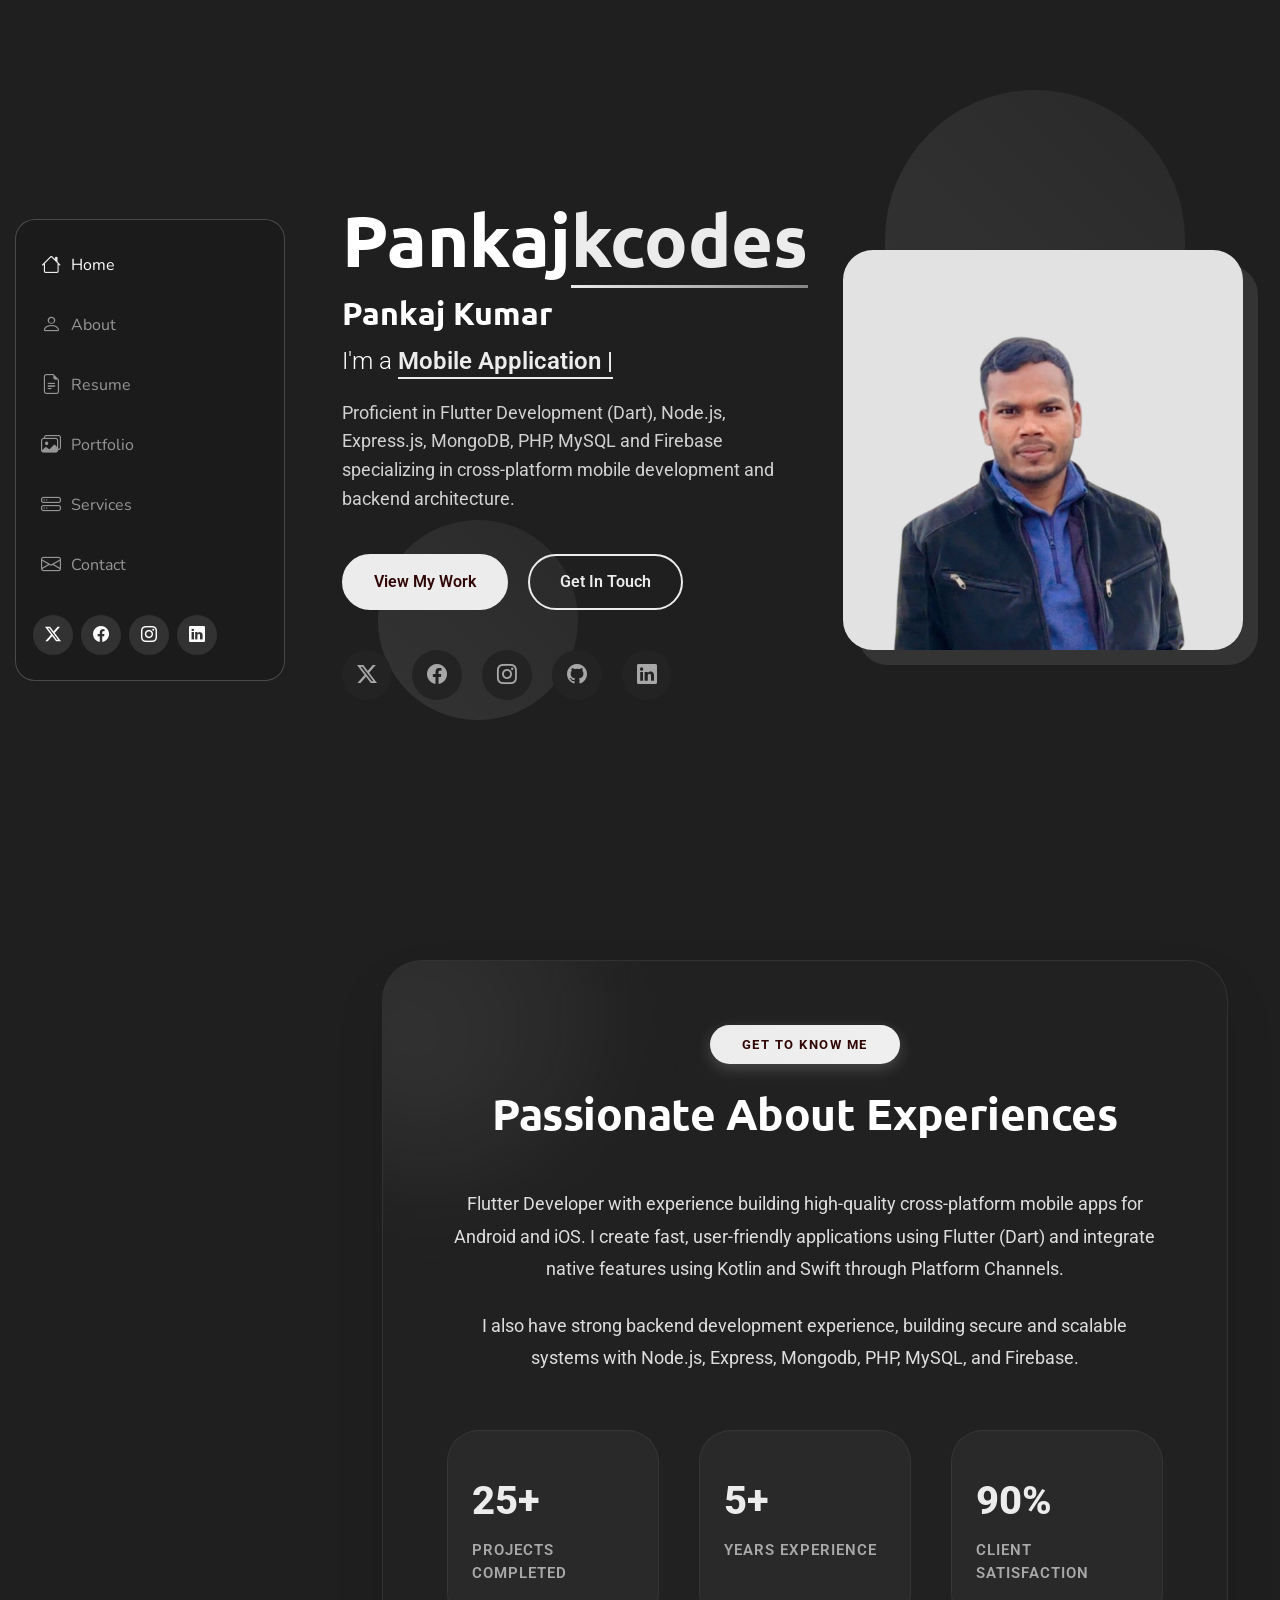
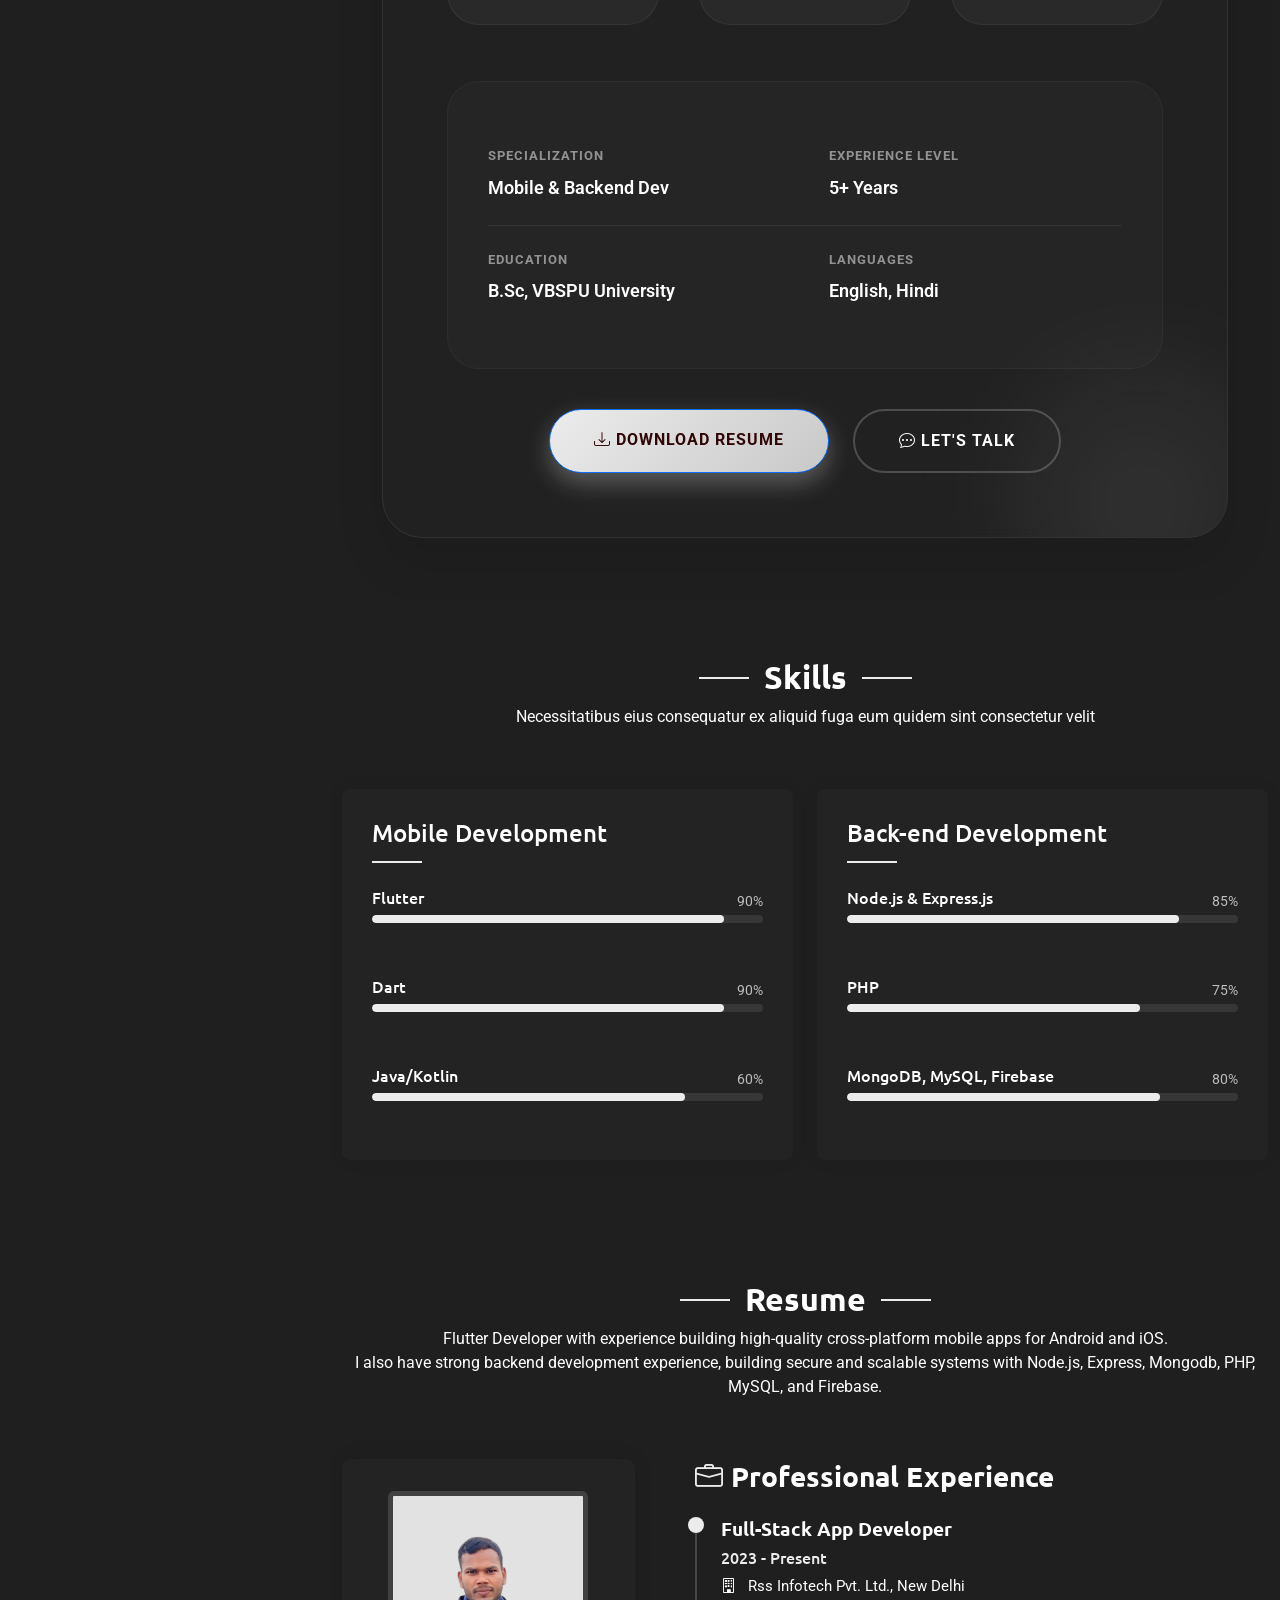
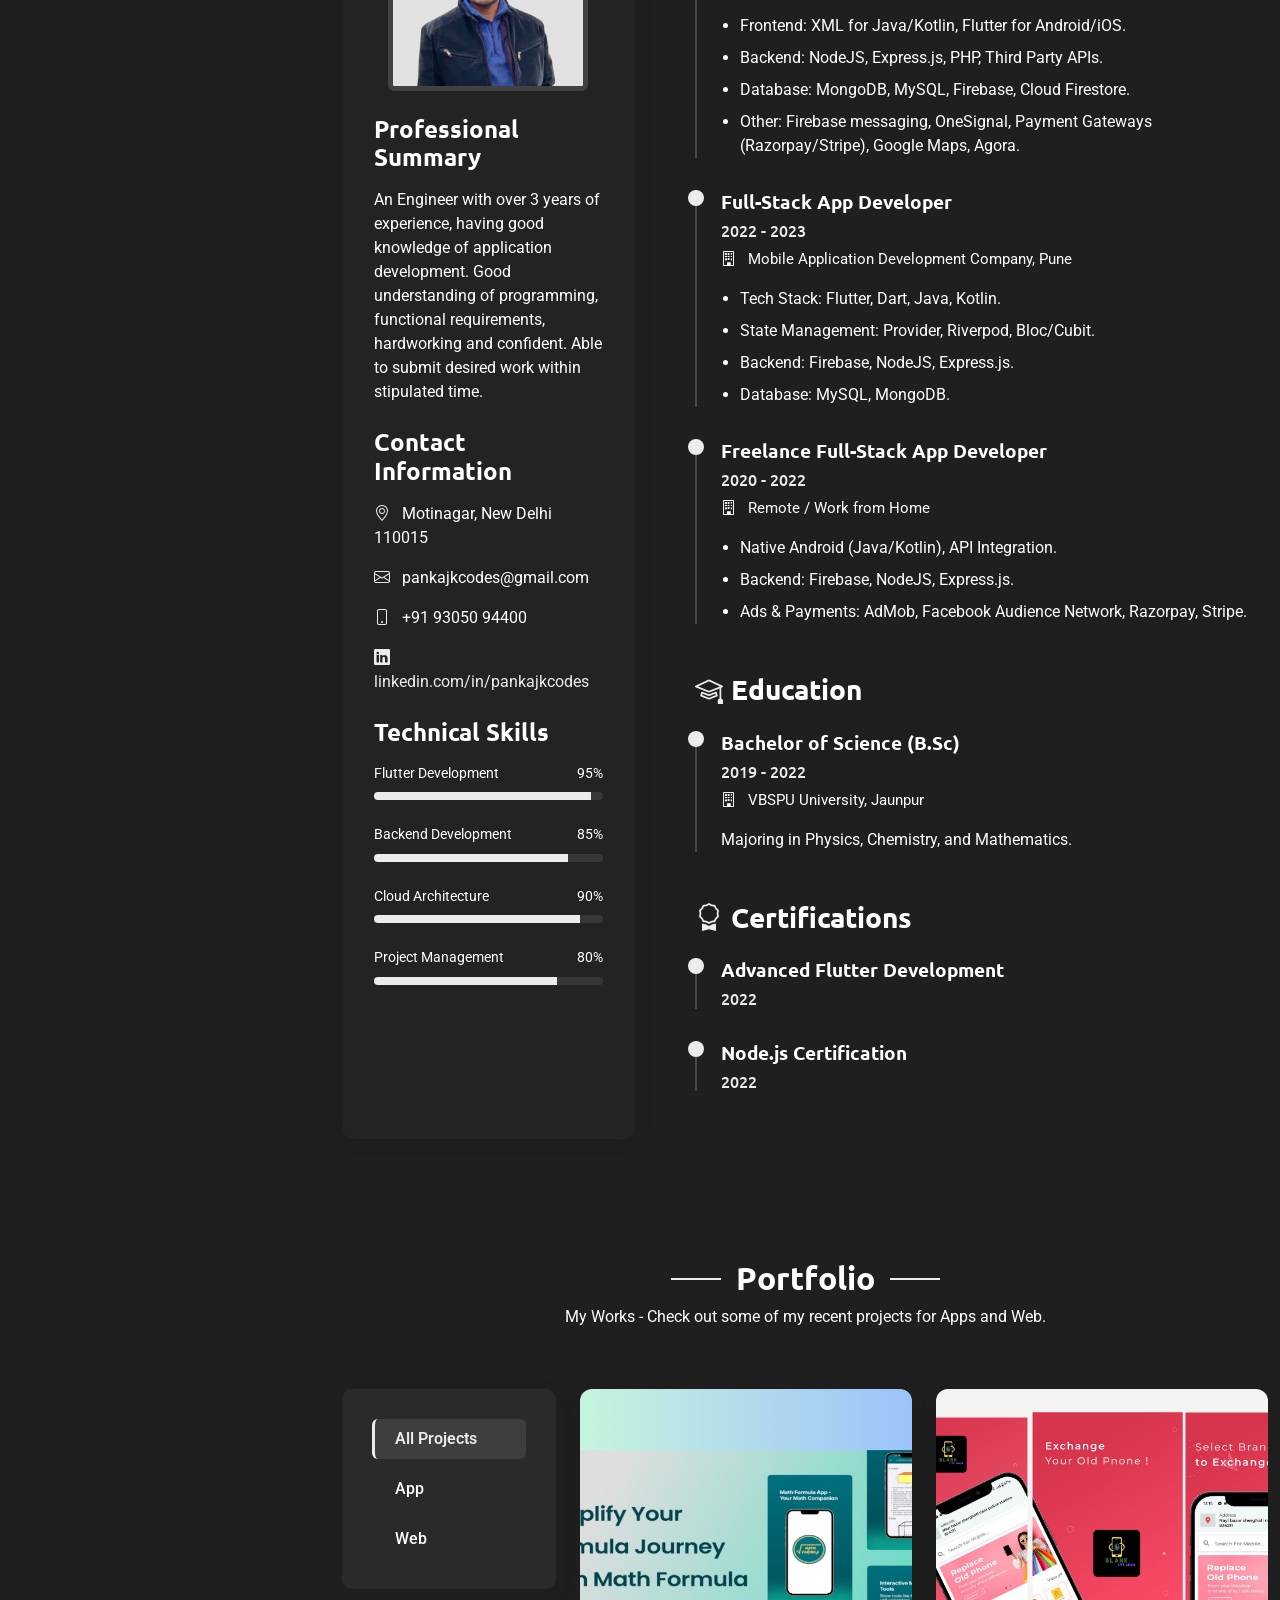
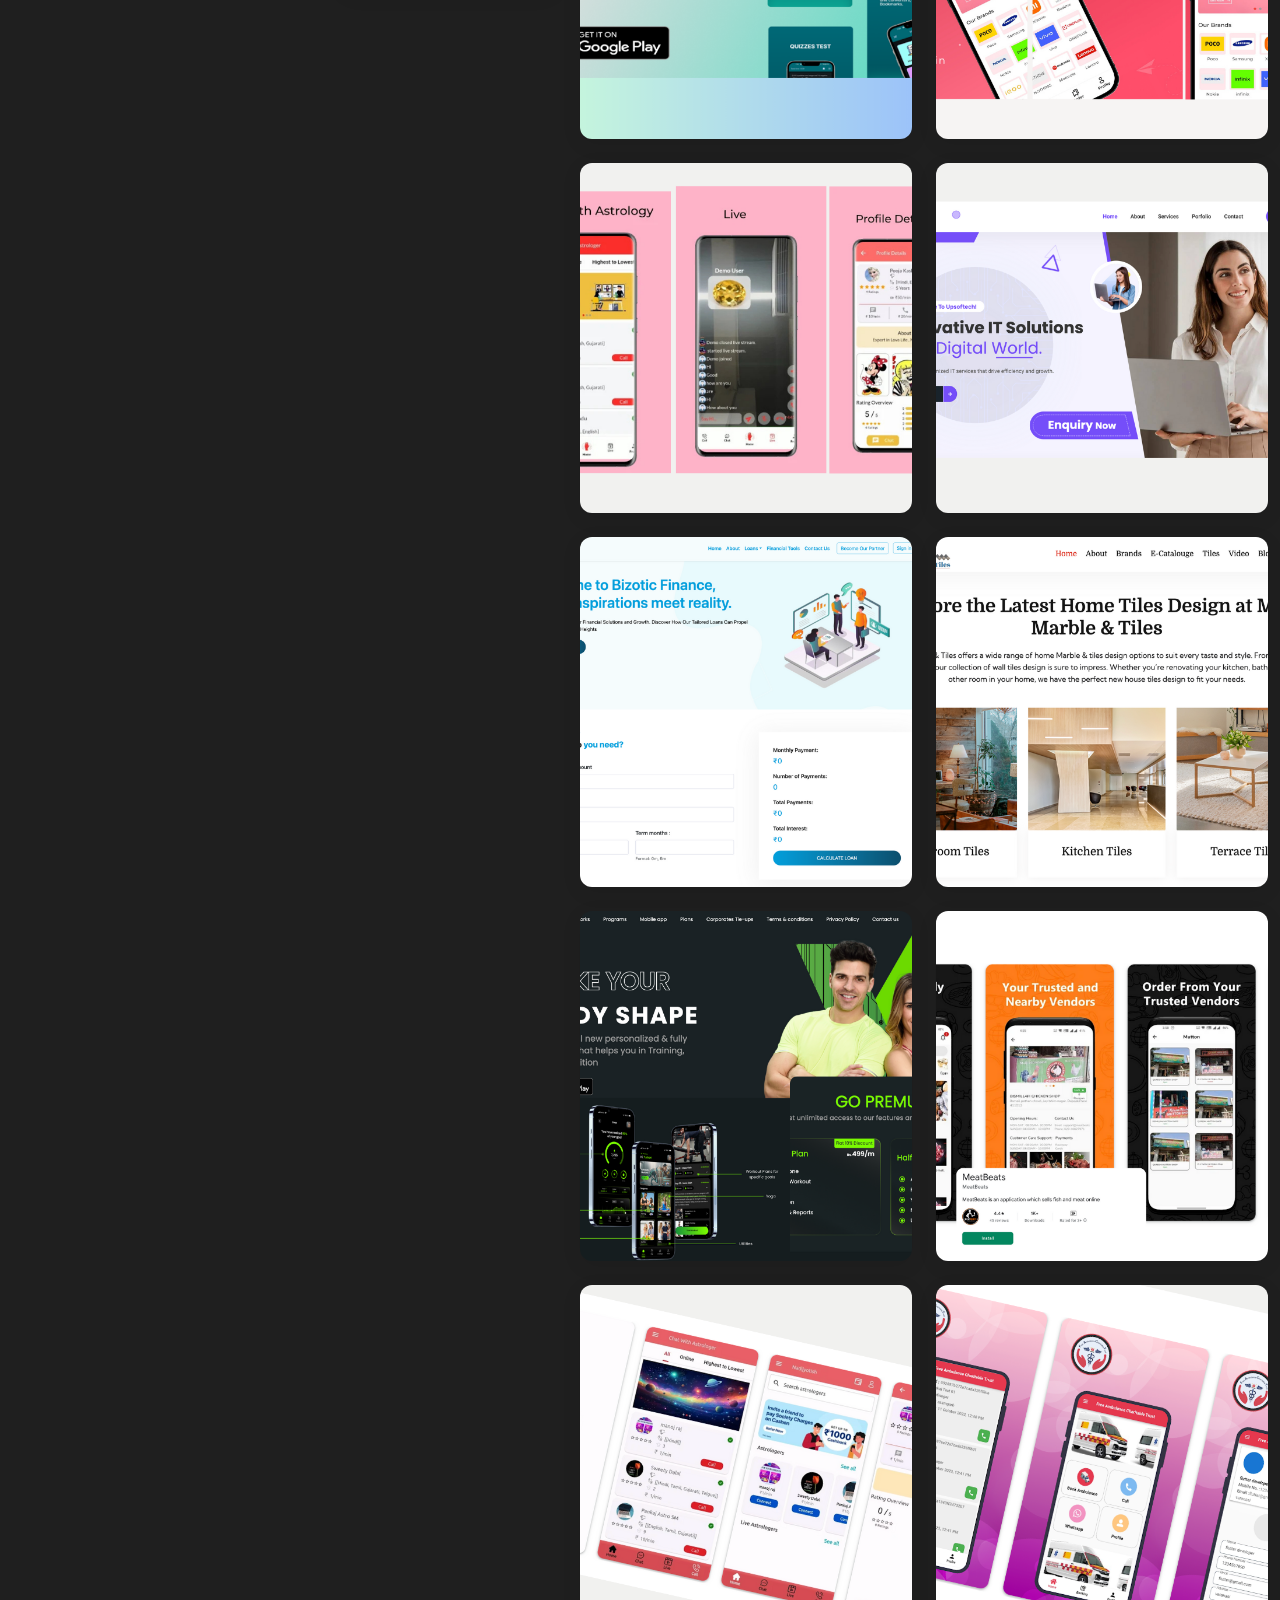
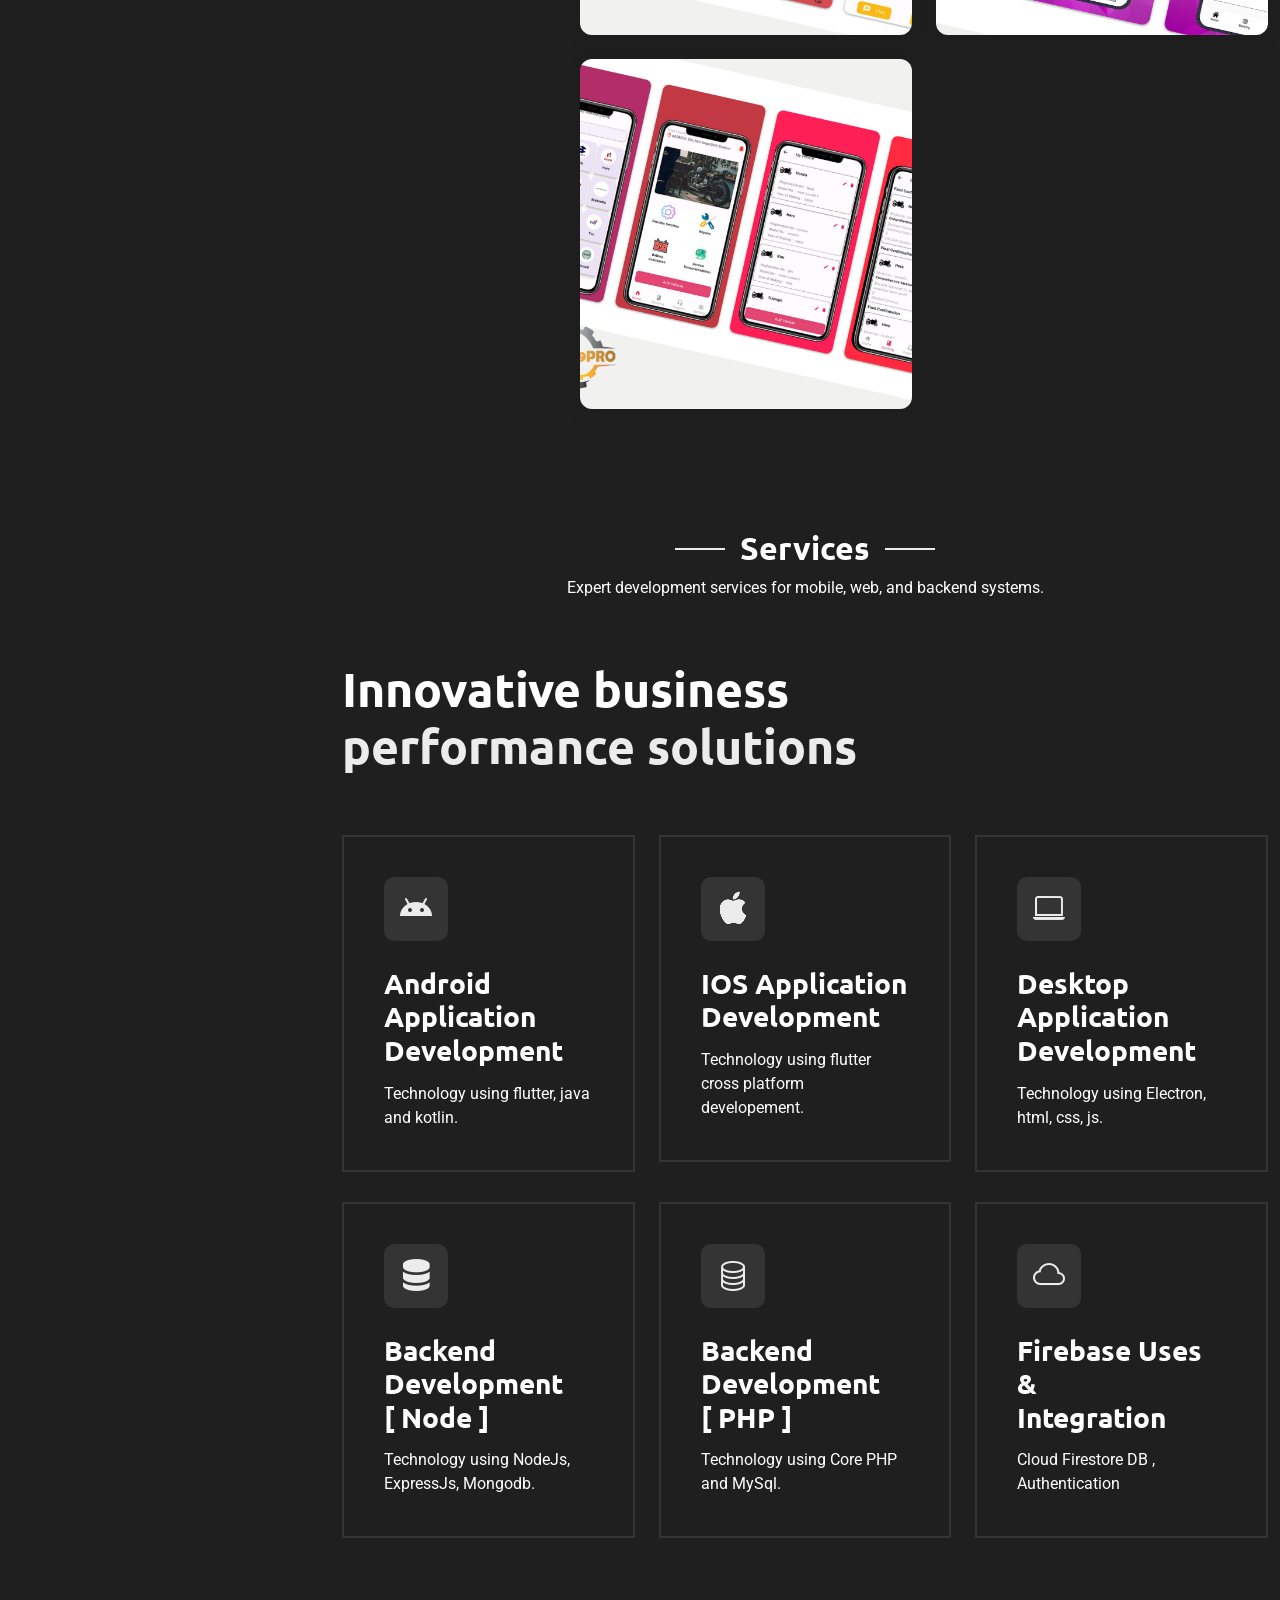
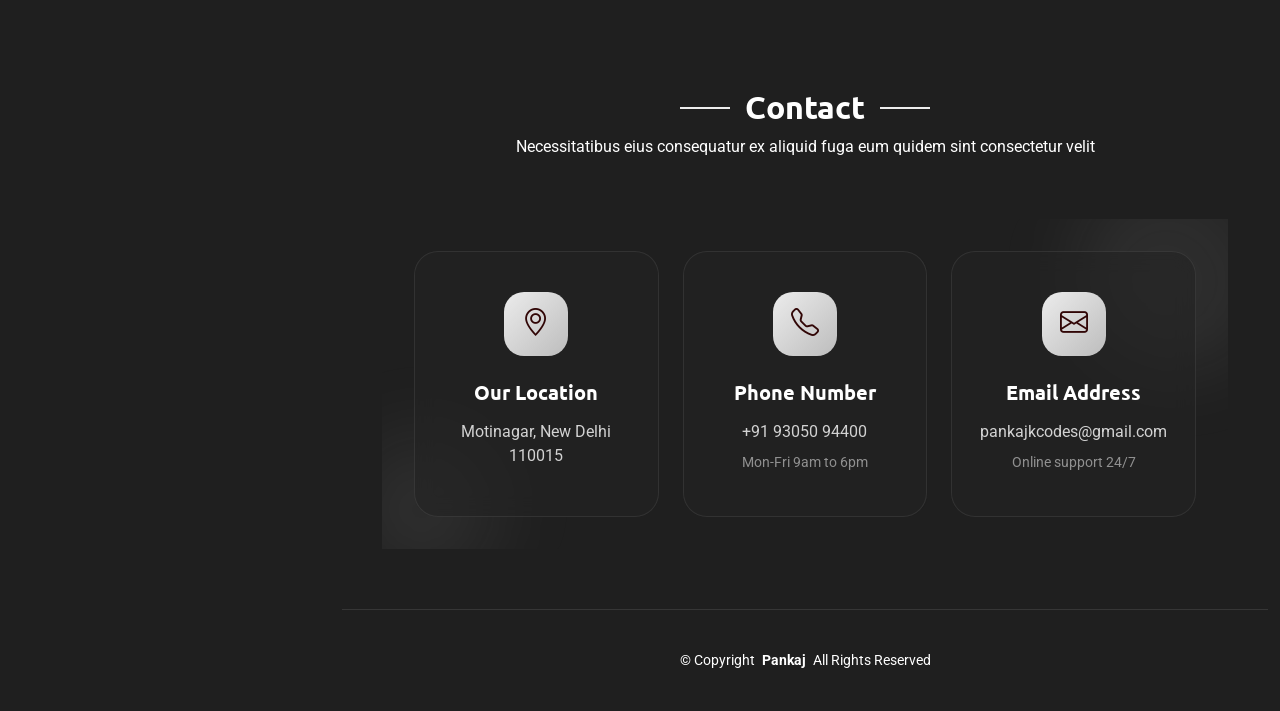
==== commit b2384739: "feat: Update social media and contact links with external targets, revise contact location details, " ====
--- a/index.html
+++ b/index.html
@@ -50,10 +50,14 @@
       </nav>
 
       <div class="social-links text-center">
-        <a href="#" class="twitter"><i class="bi bi-twitter-x"></i></a>
-        <a href="#" class="facebook"><i class="bi bi-facebook"></i></a>
-        <a href="#" class="instagram"><i class="bi bi-instagram"></i></a>
-        <a href="#" class="linkedin"><i class="bi bi-linkedin"></i></a>
+        <a href="https://x.com/pankajkcodes" class="twitter" target="_blank" rel="noopener noreferrer"><i
+            class="bi bi-twitter-x"></i></a>
+        <a href="https://www.facebook.com/pankajkcodesdev" class="facebook" target="_blank" rel="noopener noreferrer"><i
+            class="bi bi-facebook"></i></a>
+        <a href="https://www.instagram.com/pankajkcodes" class="instagram" target="_blank" rel="noopener noreferrer"><i
+            class="bi bi-instagram"></i></a>
+        <a href="https://www.linkedin.com/in/pankajkcodes/" class="linkedin" target="_blank"
+          rel="noopener noreferrer"><i class="bi bi-linkedin"></i></a>
       </div>
 
     </div>
@@ -93,10 +97,16 @@
                 </div>
 
                 <div class="social-links">
-                  <a href="#"><i class="bi bi-dribbble"></i></a>
-                  <a href="#"><i class="bi bi-behance"></i></a>
-                  <a href="#"><i class="bi bi-github"></i></a>
-                  <a href="#"><i class="bi bi-linkedin"></i></a>
+                  <a href="https://x.com/pankajkcodes" target="_blank" rel="noopener noreferrer"><i
+                      class="bi bi-twitter-x"></i></a>
+                  <a href="https://www.facebook.com/pankajkcodesdev" target="_blank" rel="noopener noreferrer"><i
+                      class="bi bi-facebook"></i></a>
+                  <a href="https://www.instagram.com/pankajkcodes" target="_blank" rel="noopener noreferrer"><i
+                      class="bi bi-instagram"></i></a>
+                  <a href="https://github.com/pankajkcodes/" target="_blank" rel="noopener noreferrer"><i
+                      class="bi bi-github"></i></a>
+                  <a href="https://www.linkedin.com/in/pankajkcodes/" target="_blank" rel="noopener noreferrer"><i
+                      class="bi bi-linkedin"></i></a>
                 </div>
               </div>
             </div>
@@ -341,10 +351,11 @@
 
               <h3 class="mt-4">Contact Information</h3>
               <ul class="contact-info list-unstyled">
-                <li><i class="bi bi-geo-alt"></i> Mau 275301 U.P India</li>
+                <li><i class="bi bi-geo-alt"></i> Motinagar, New Delhi 110015</li>
                 <li><i class="bi bi-envelope"></i> pankajkcodes@gmail.com</li>
                 <li><i class="bi bi-phone"></i> +91 93050 94400</li>
-                <li><i class="bi bi-linkedin"></i> linkedin.com/in/pankajkcodes</li>
+                <li><i class="bi bi-linkedin"></i> <a href="https://www.linkedin.com/in/pankajkcodes/" target="_blank"
+                    rel="noopener noreferrer">linkedin.com/in/pankajkcodes</a></li>
               </ul>
 
               <div class="skills-animation mt-4">
@@ -727,18 +738,6 @@
                   <div>Innovative business</div>
                   <div><span>performance solutions</span></div>
                 </h2>
-              </div>
-            </div>
-            <div class="col-lg-4 col-md-12">
-              <div class="service-summary">
-                <p>
-                  We integrate forward-thinking strategies, creative approaches, and state-of-the-art technologies to
-                  deliver exceptional customer experiences that drive growth and engage target markets.
-                </p>
-                <a href="services.html" class="service-btn">
-                  View All Services
-                  <i class="bi bi-arrow-right"></i>
-                </a>
               </div>
             </div>
           </div>
@@ -896,7 +895,7 @@
                     </div>
                     <div class="contact-content">
                       <h3>Our Location</h3>
-                      <p>Mau 275301, Uttar Pradesh, India</p>
+                      <p>Motinagar, New Delhi 110015</p>
                     </div>
                   </div>
                 </div>
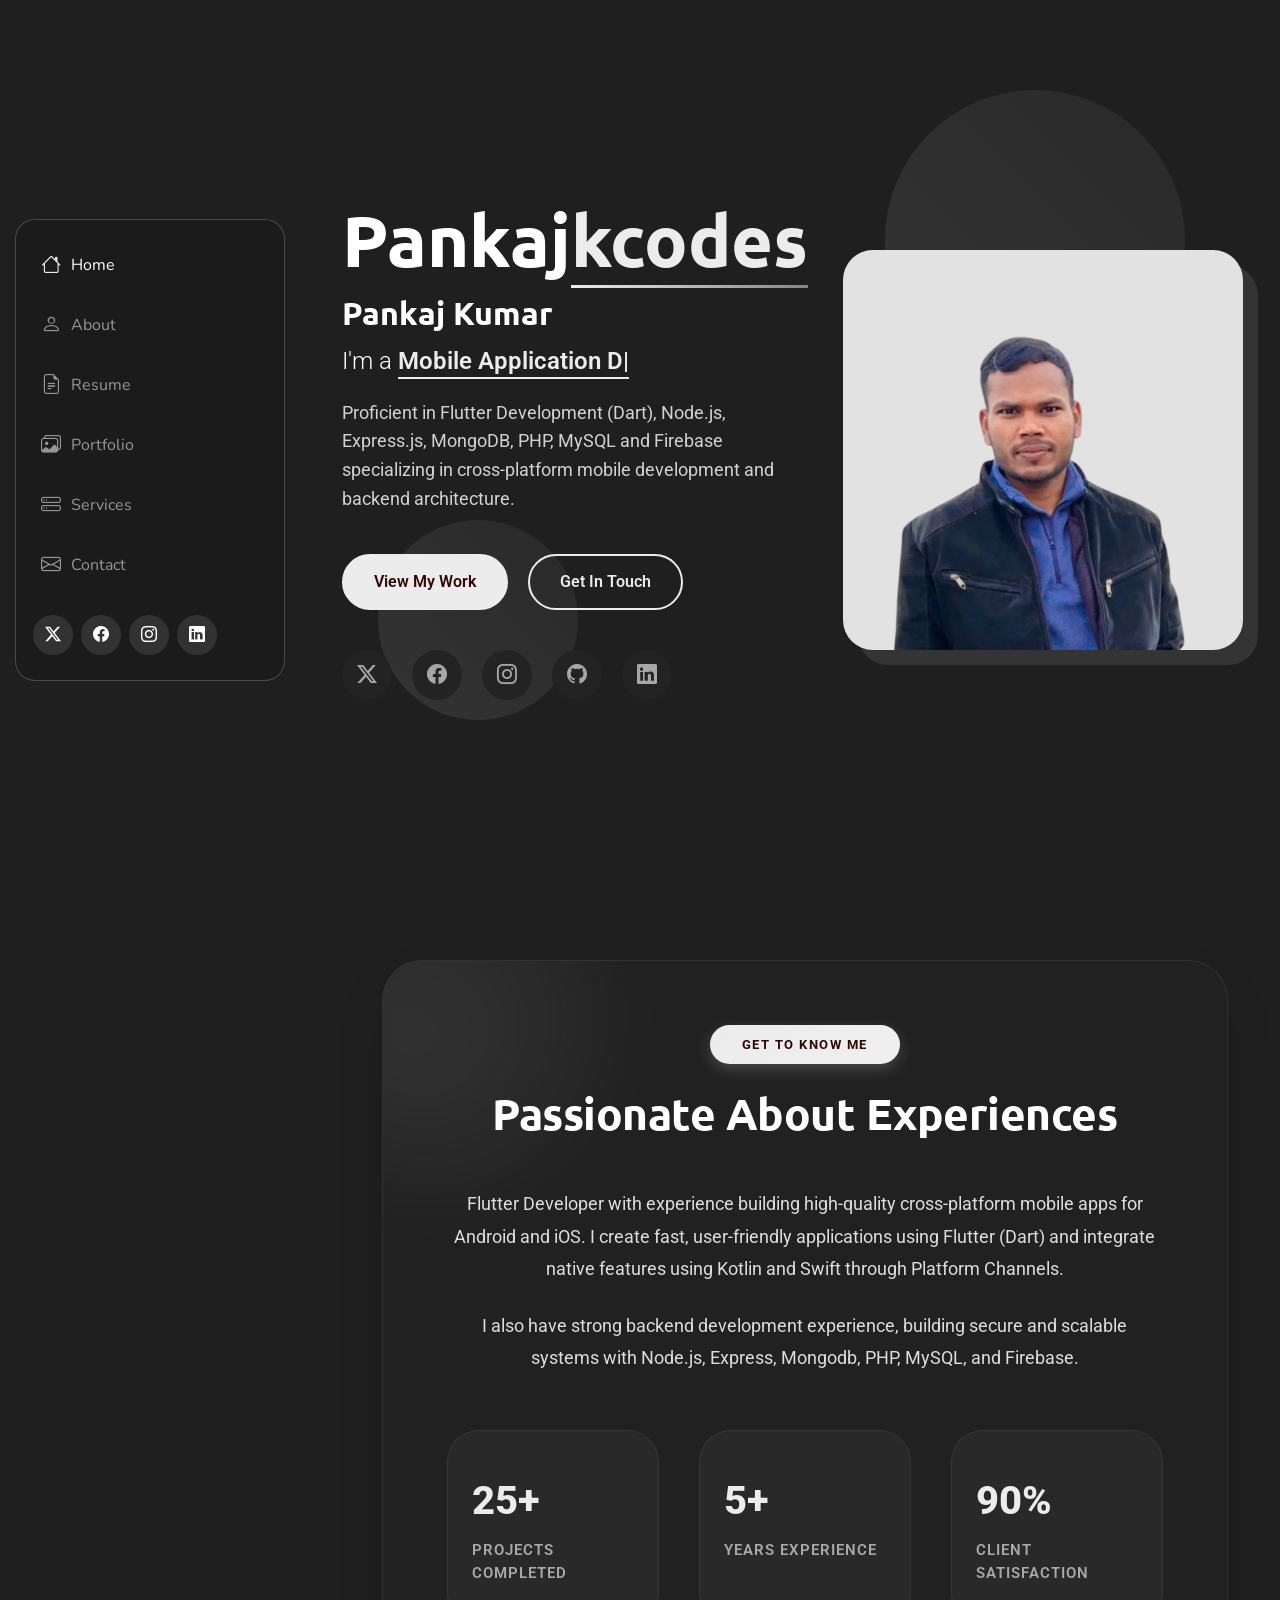
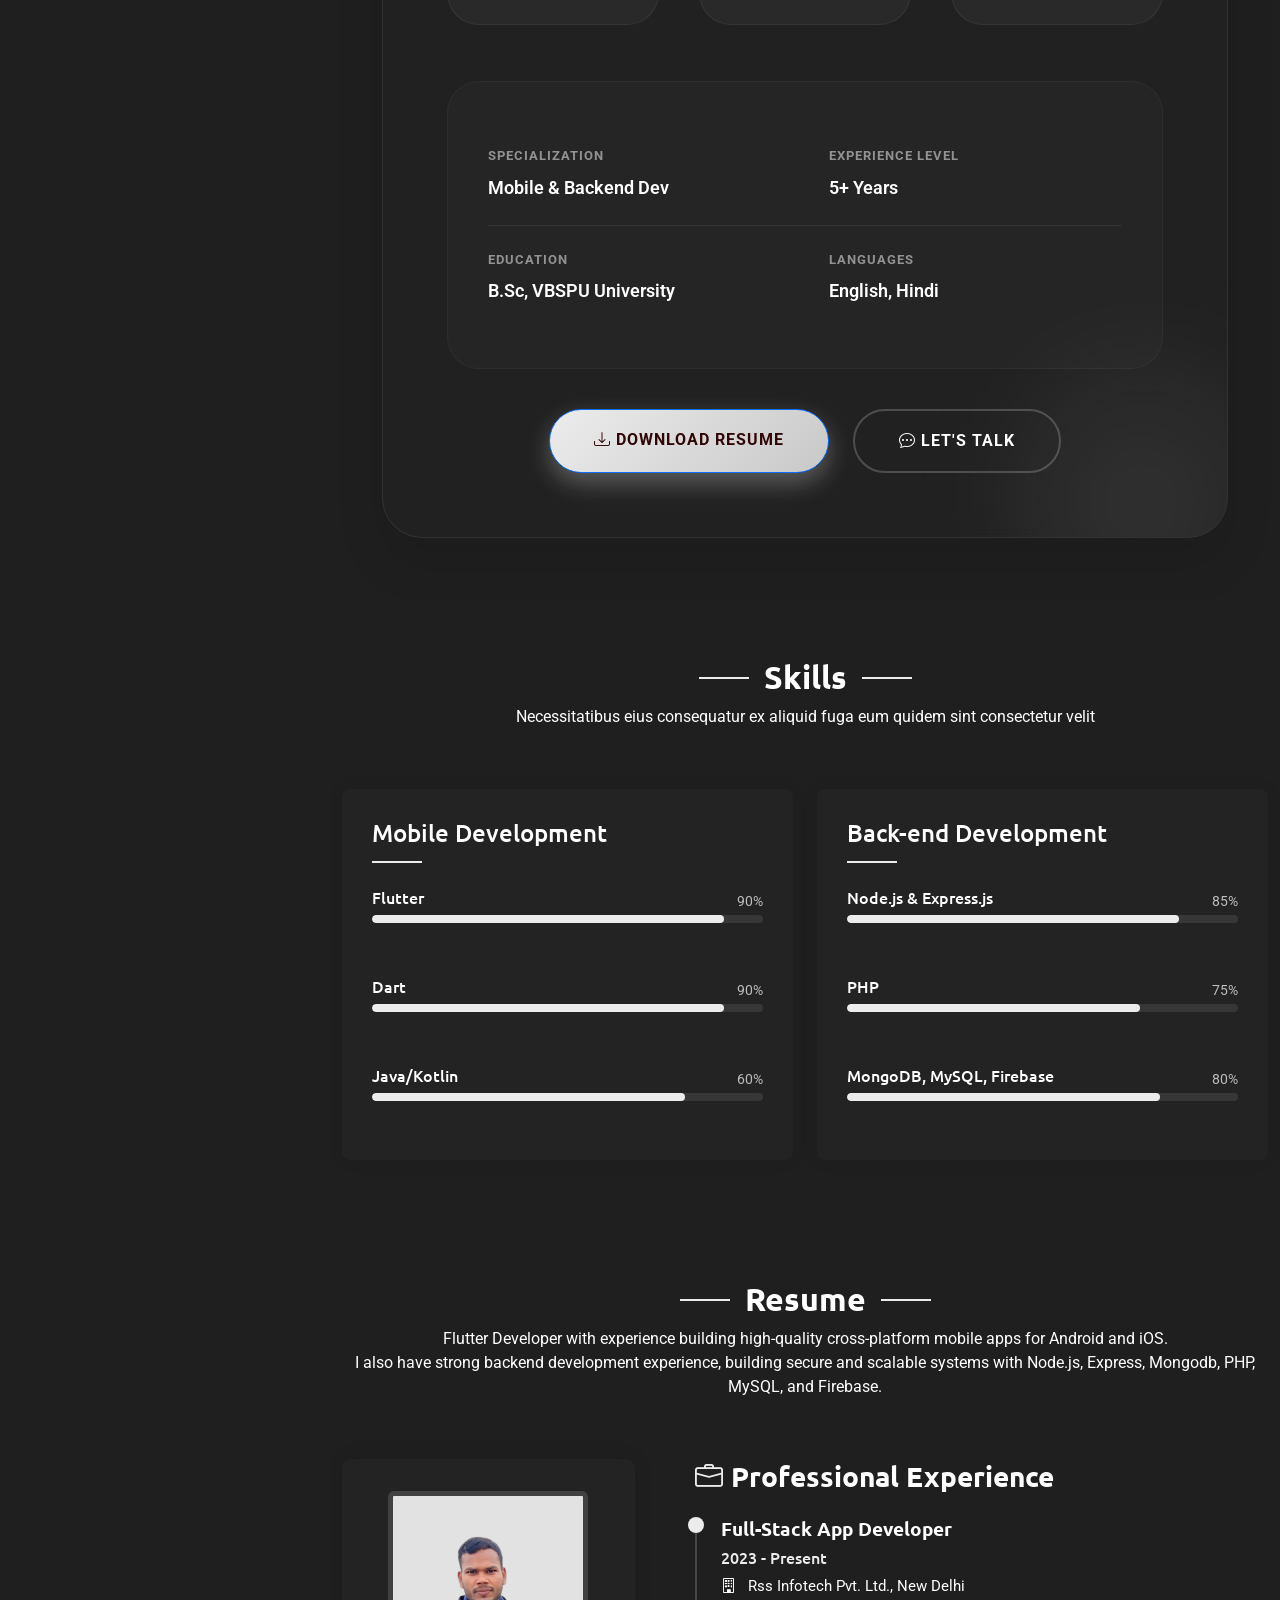
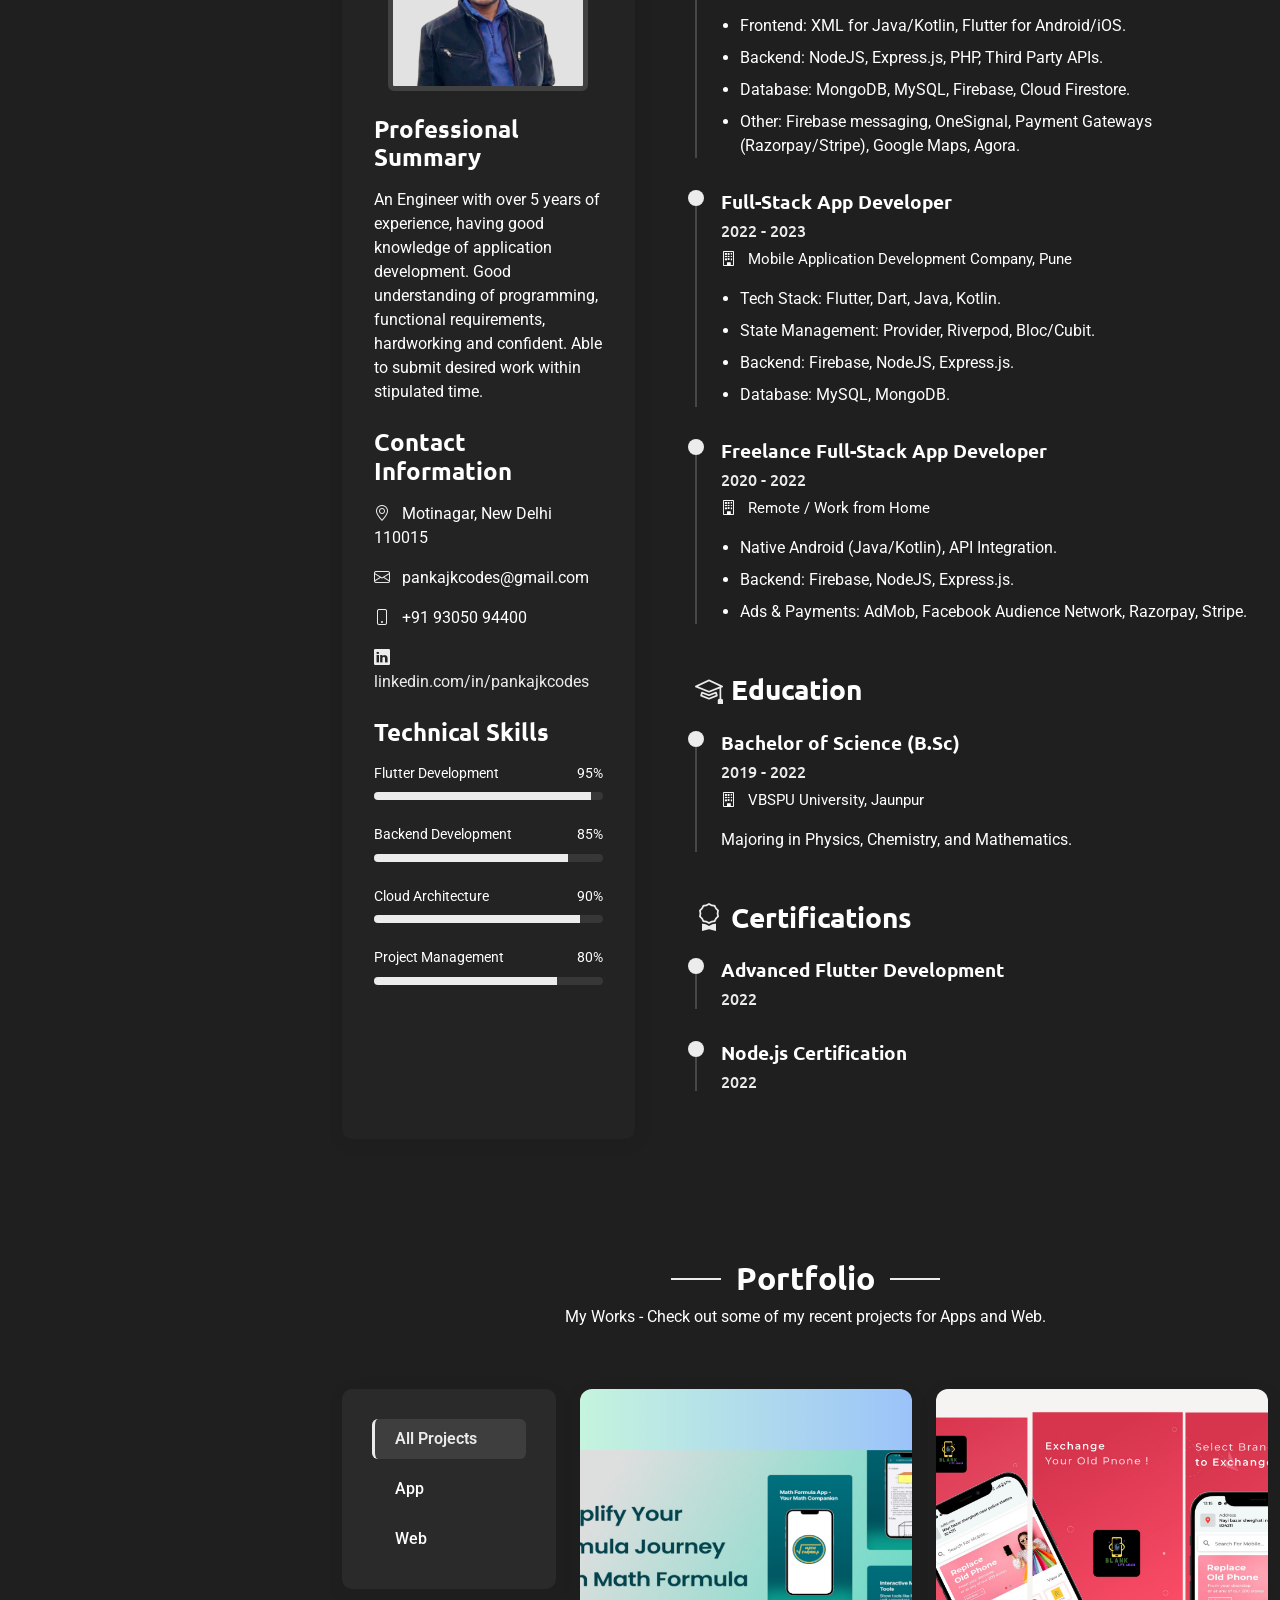
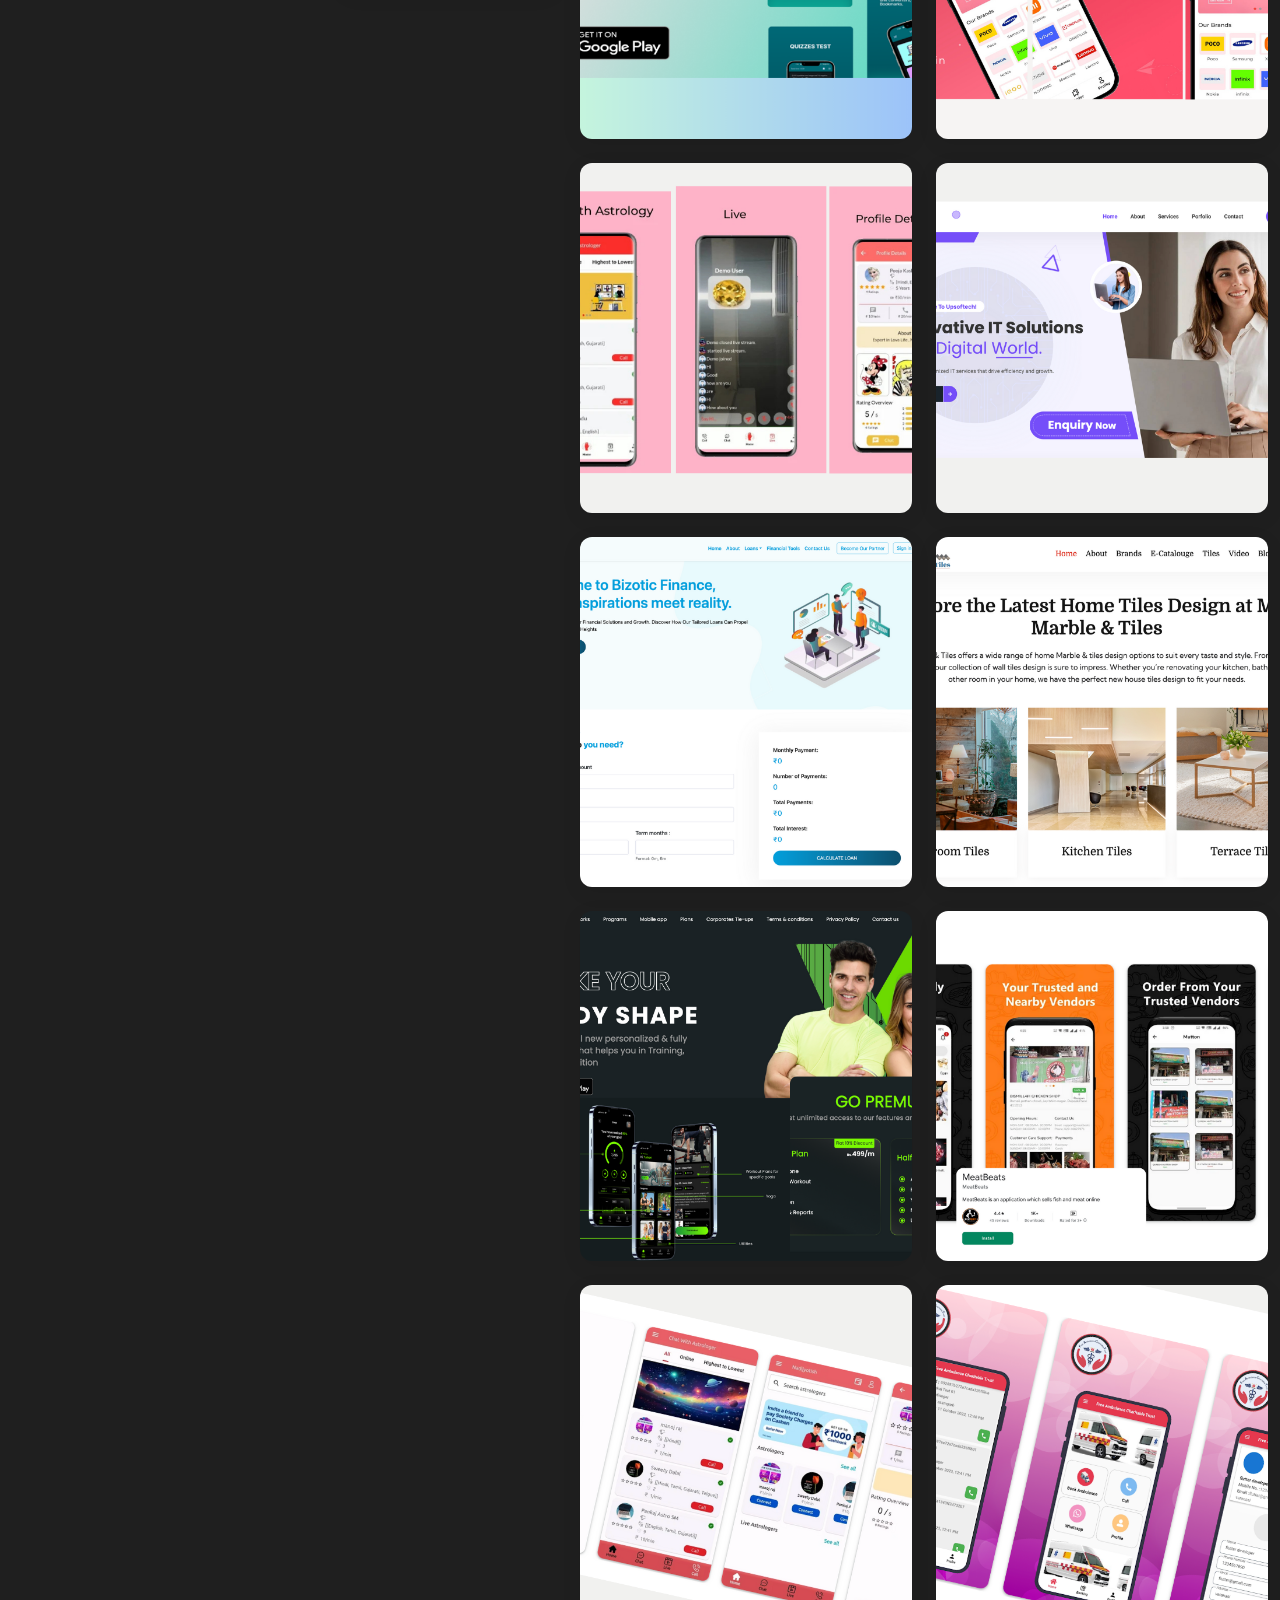
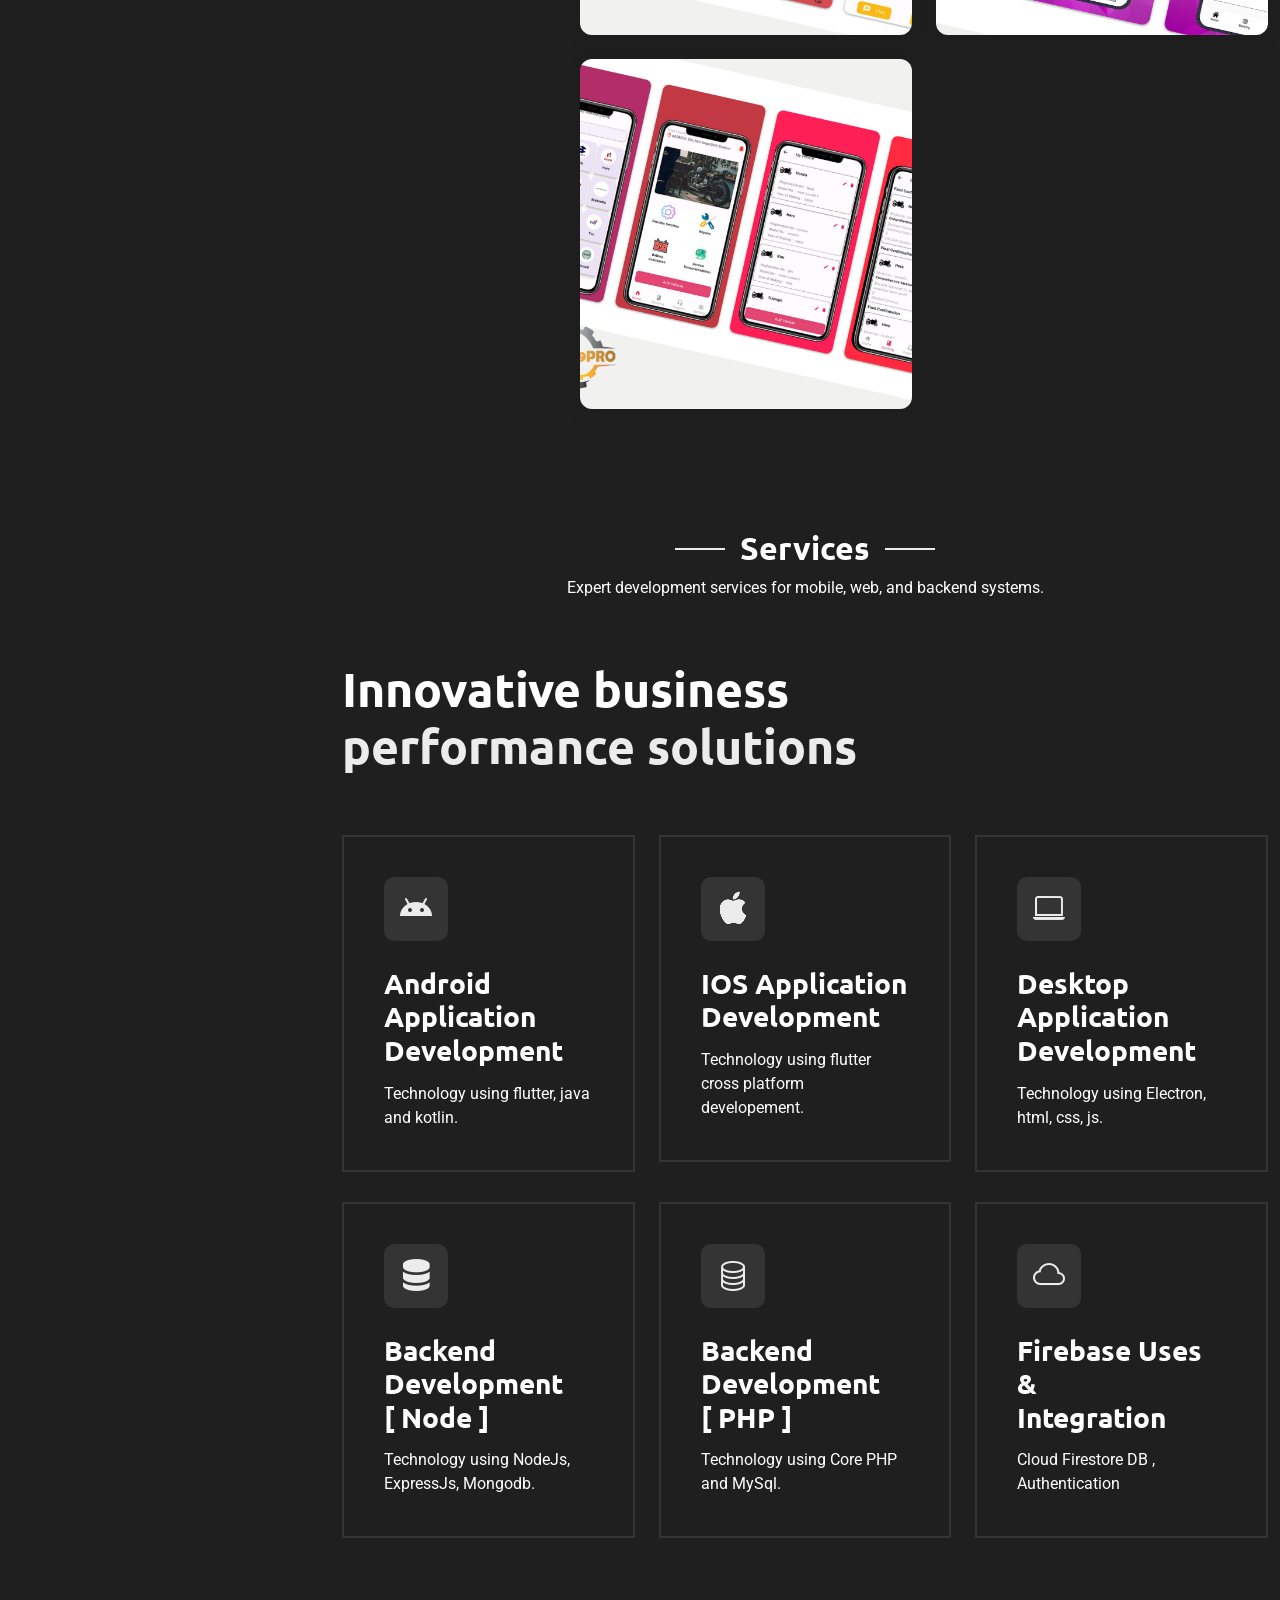
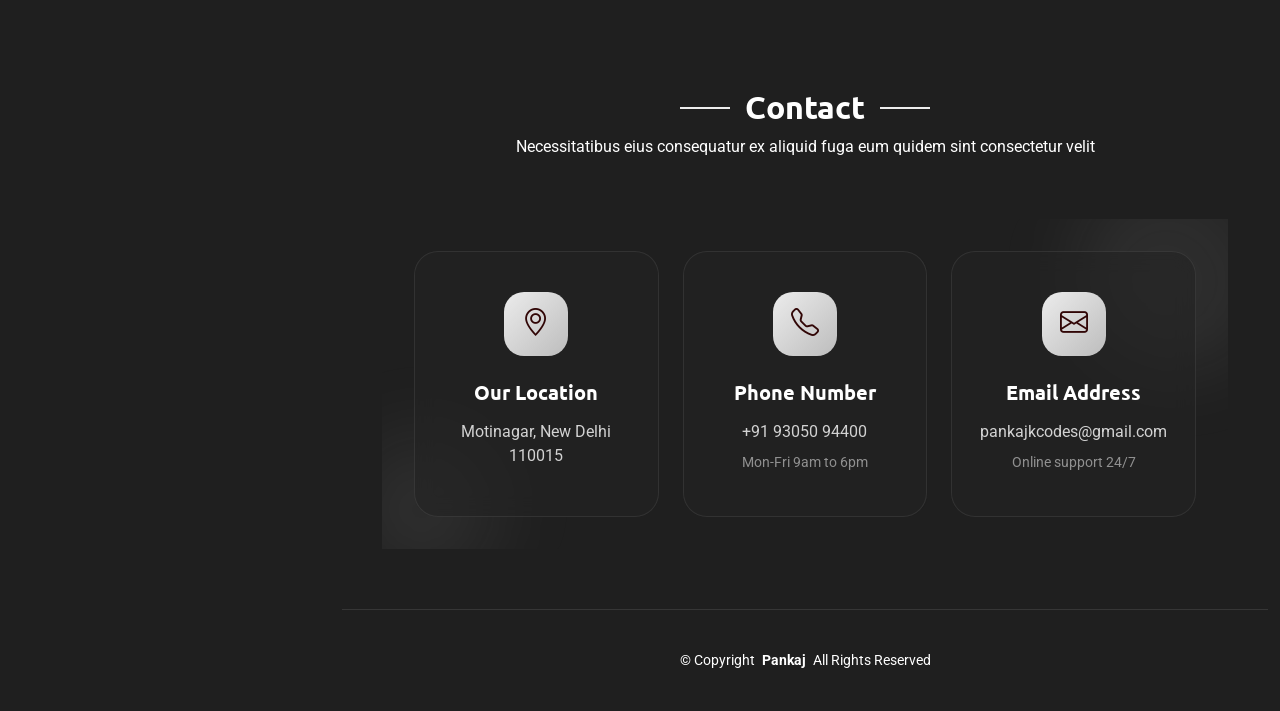
==== commit 6d860a18: "docs: Update professional summary to reflect 5 years of experience." ====
--- a/index.html
+++ b/index.html
@@ -345,7 +345,7 @@
               </div>
 
               <h3>Professional Summary</h3>
-              <p>An Engineer with over 3 years of experience, having good knowledge of application development. Good
+              <p>An Engineer with over 5 years of experience, having good knowledge of application development. Good
                 understanding of programming, functional requirements, hardworking and confident. Able to submit desired
                 work within stipulated time.</p>
 
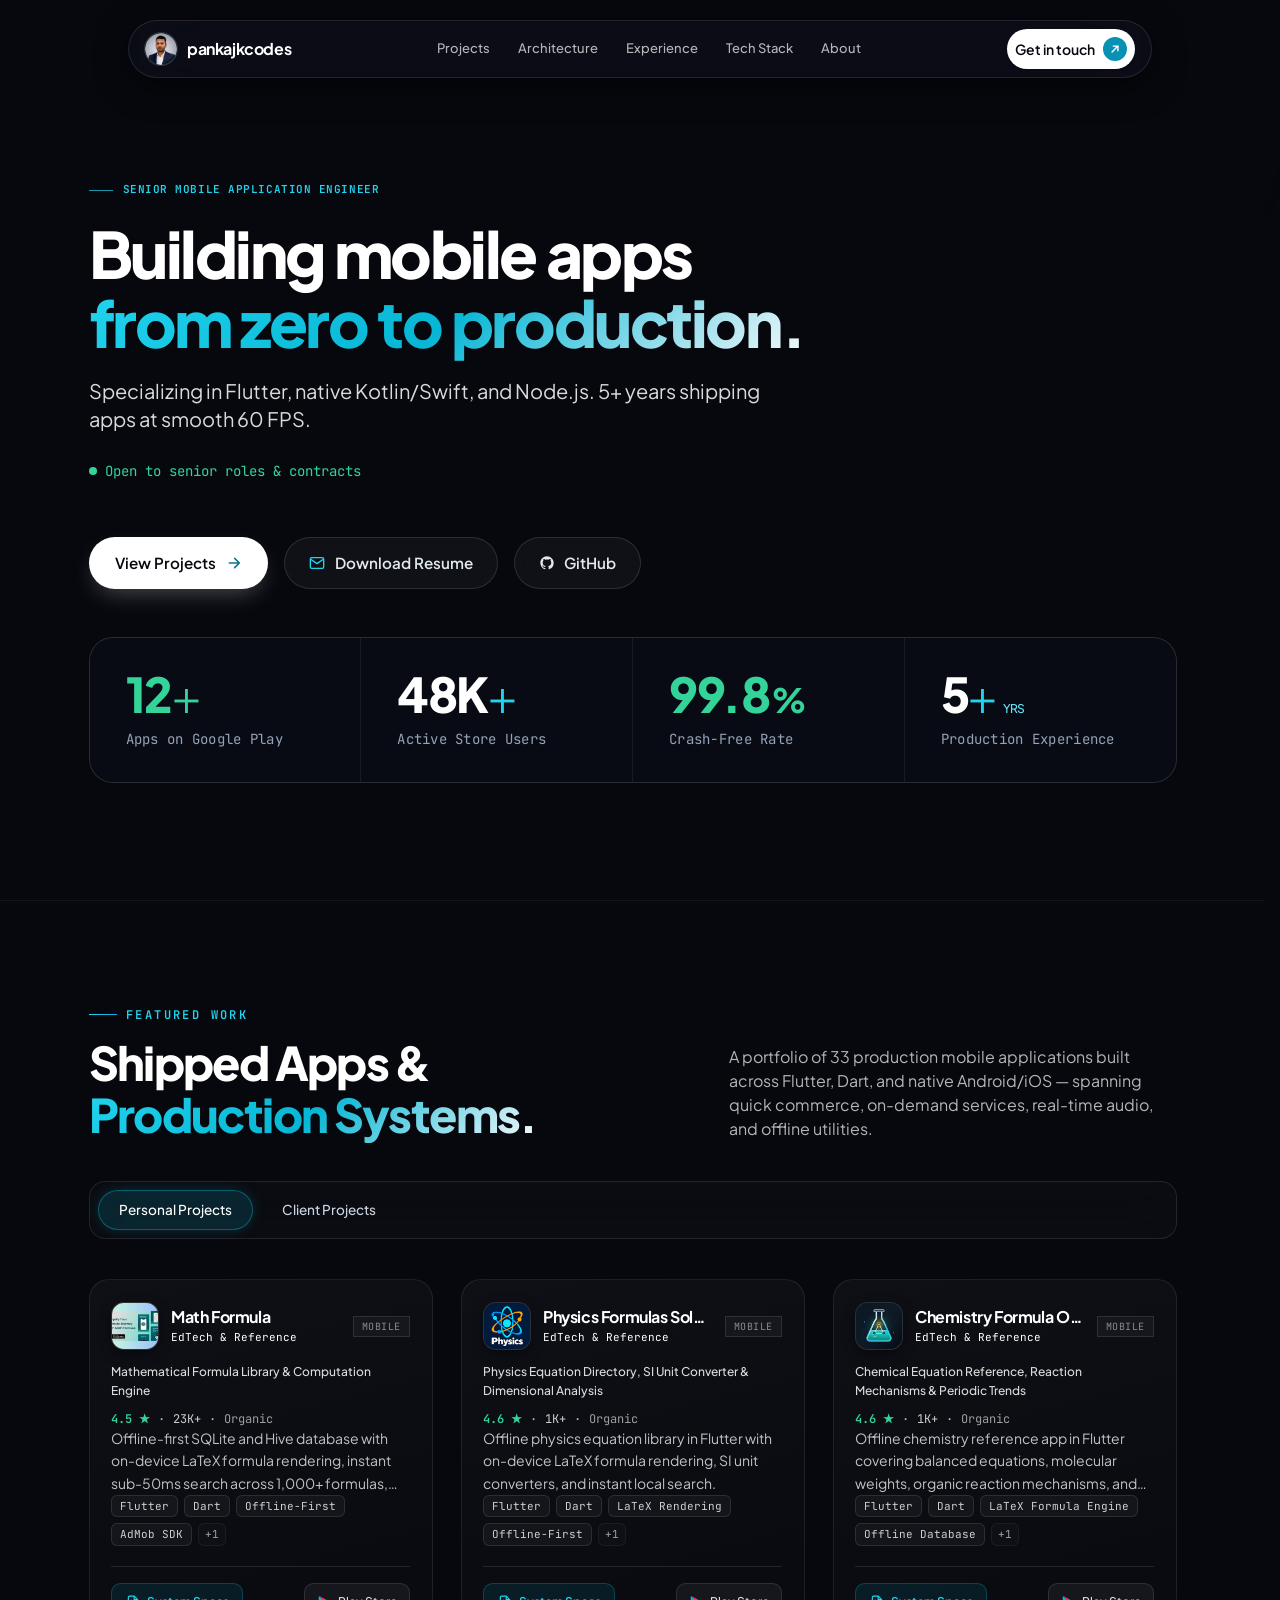
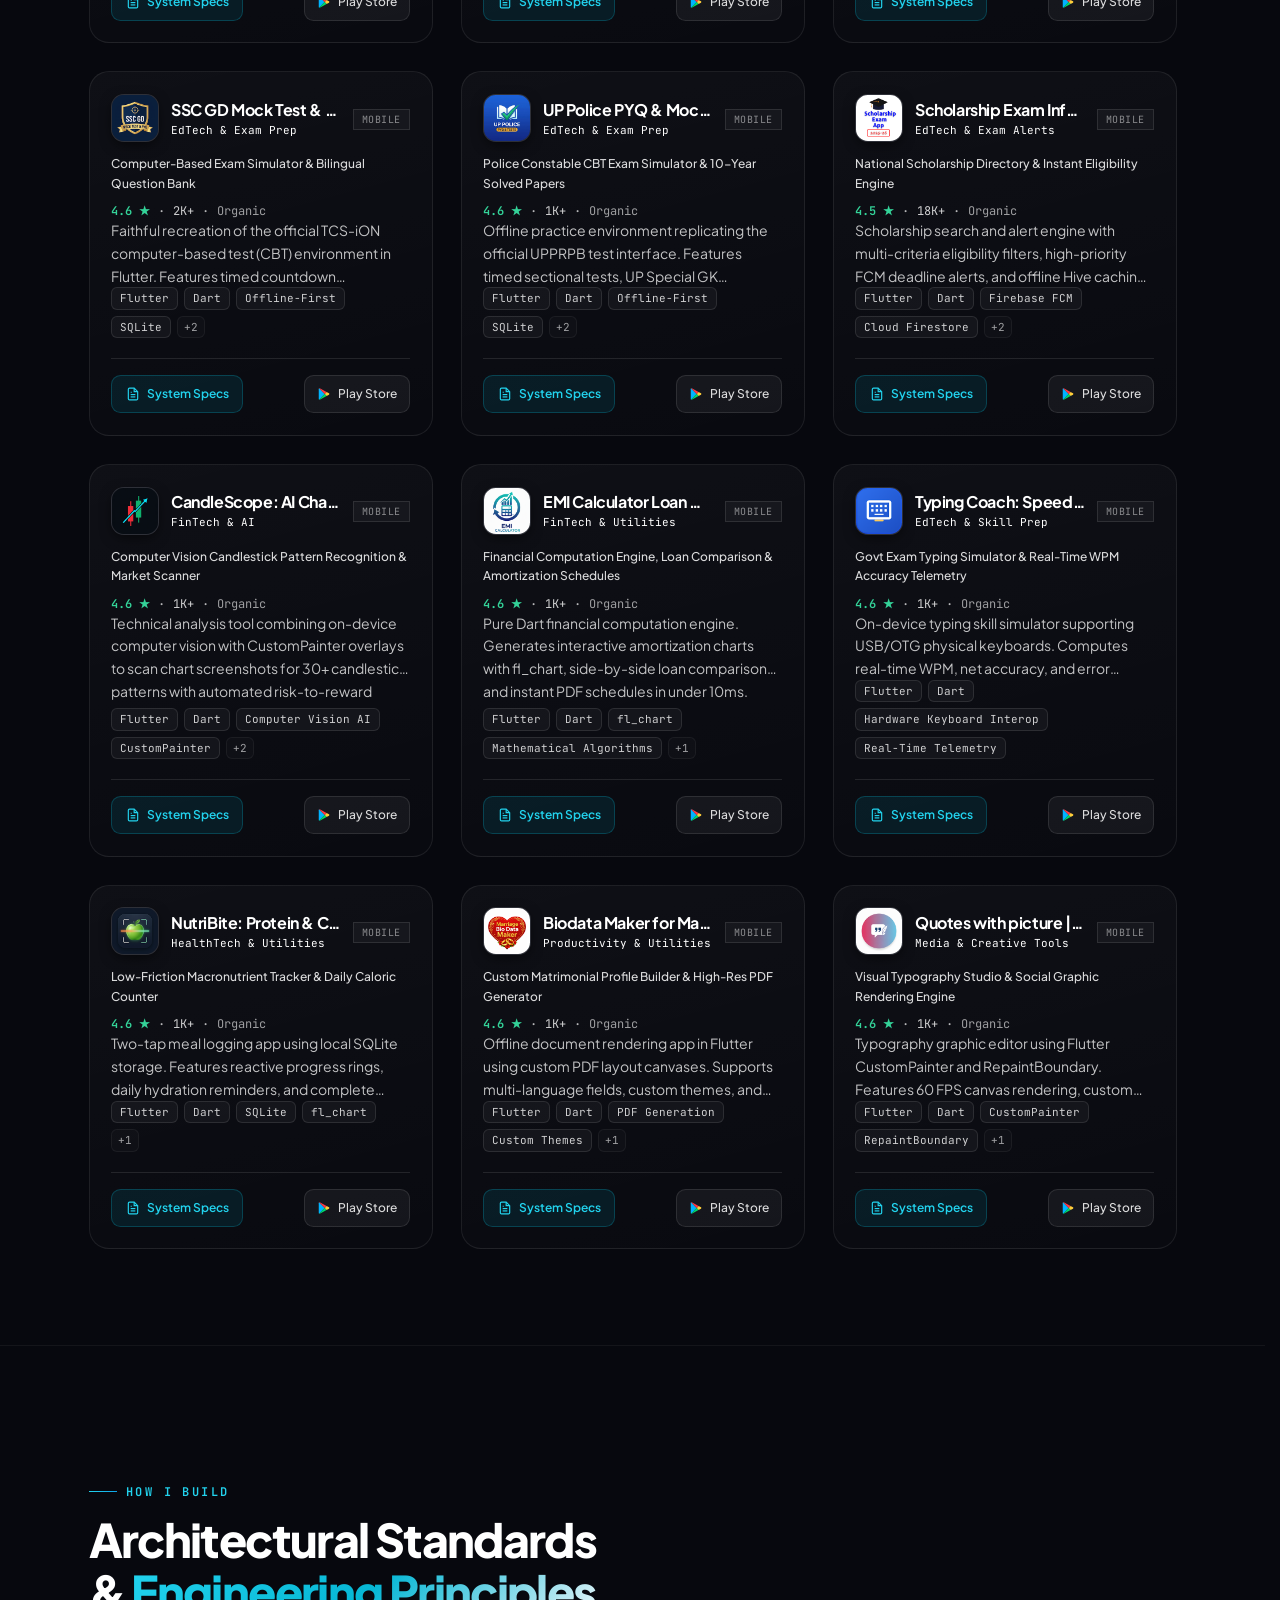
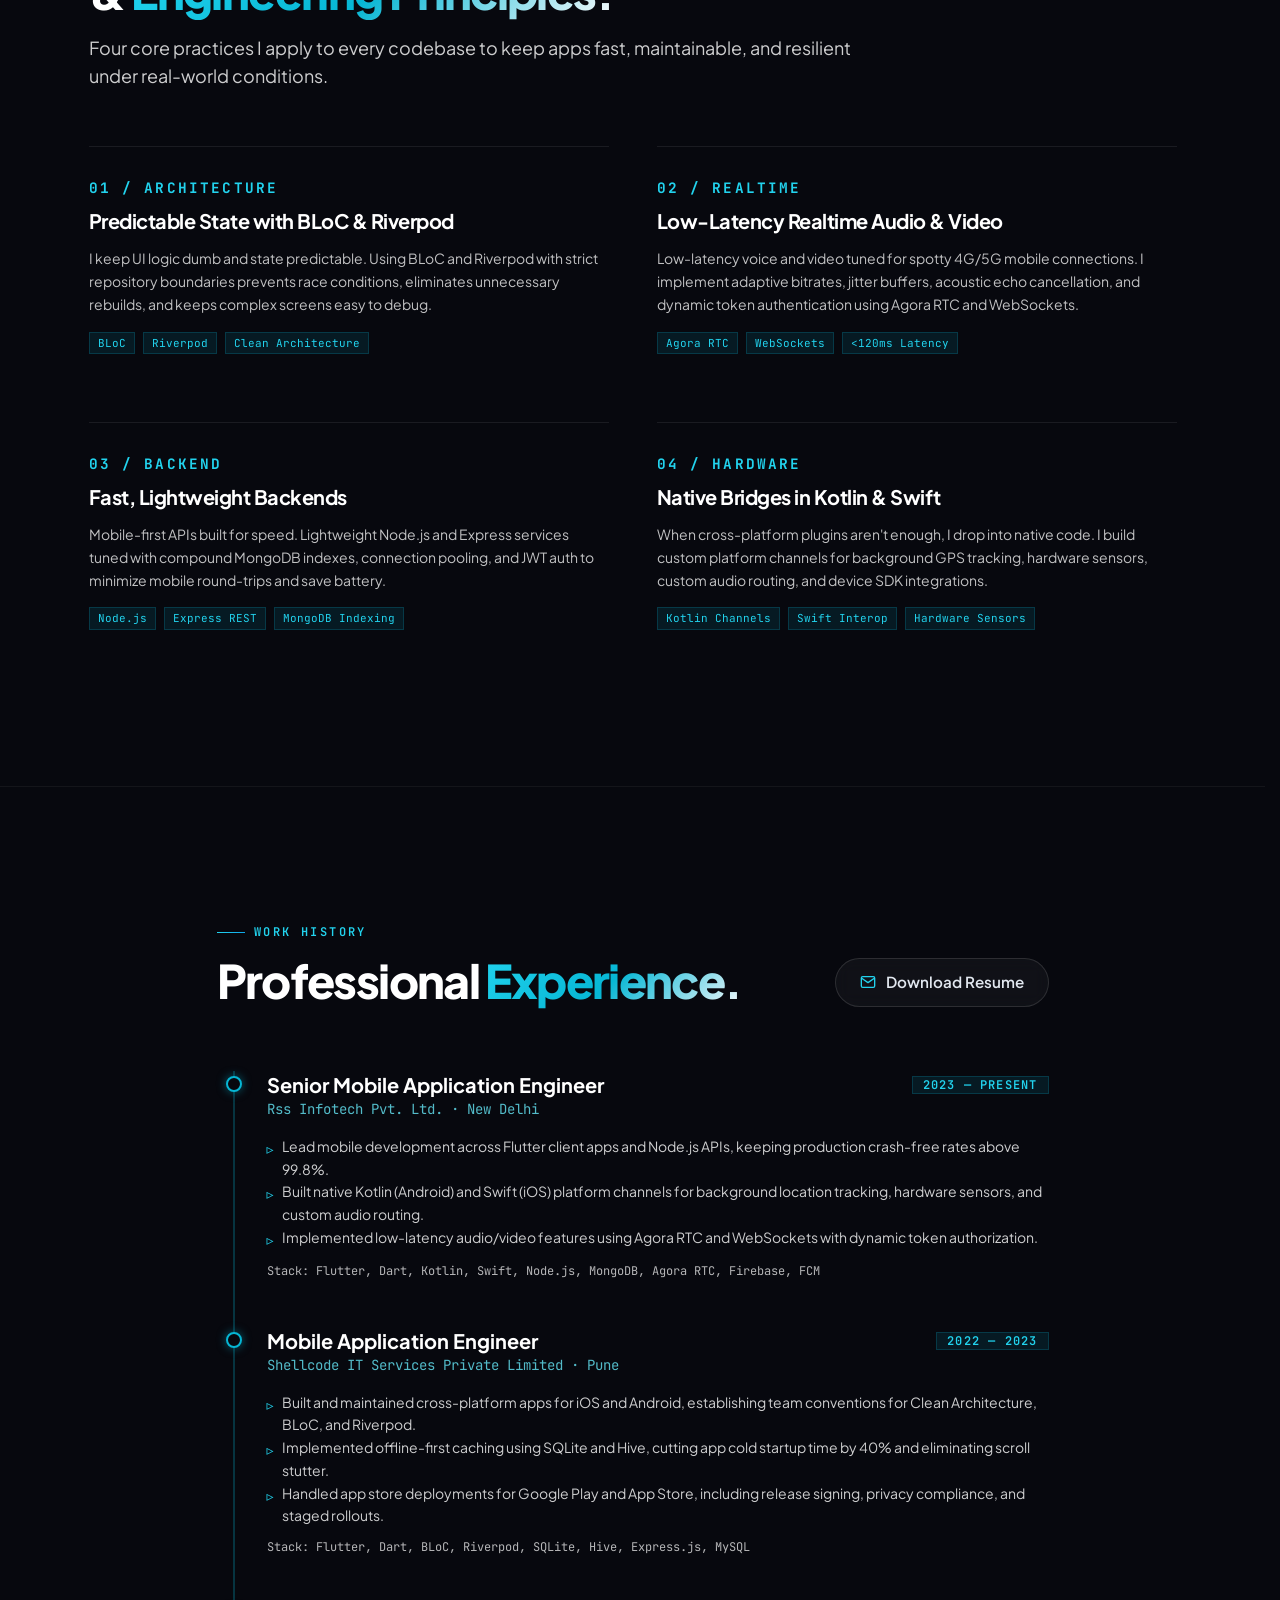
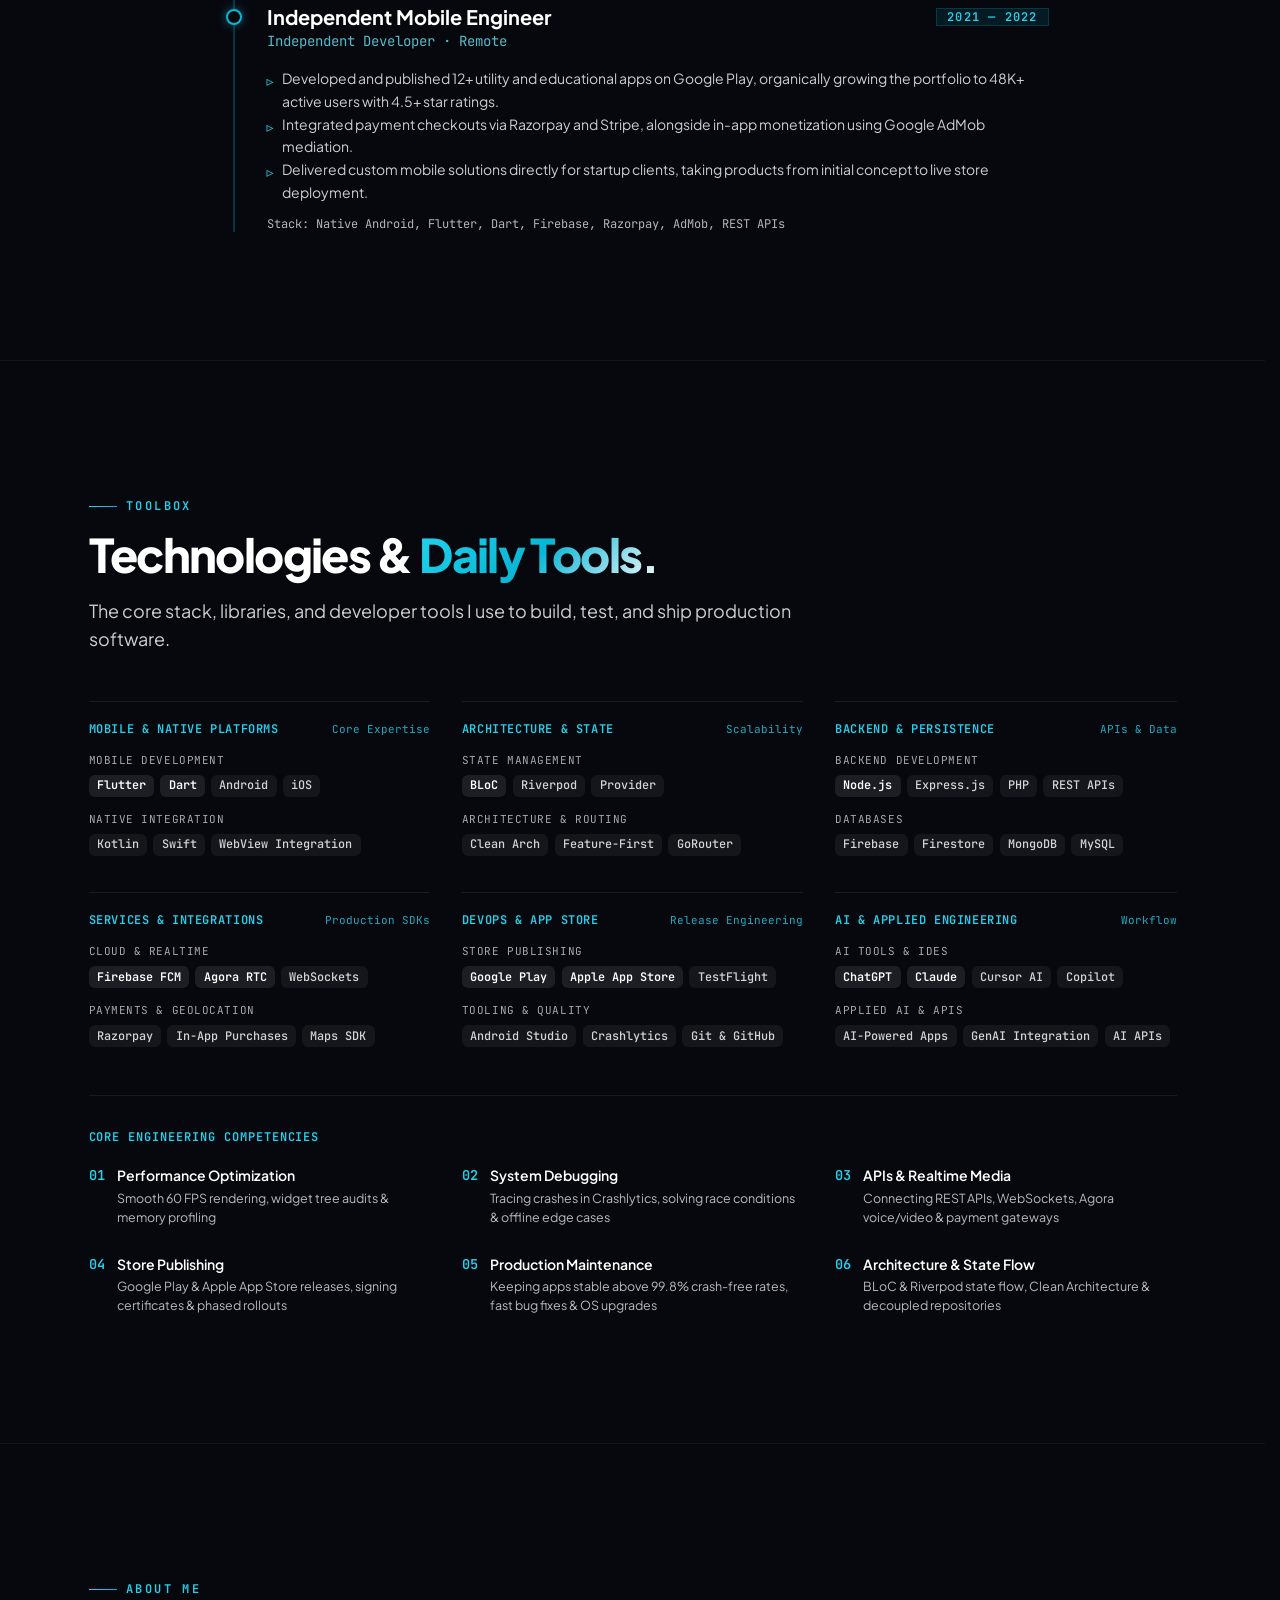
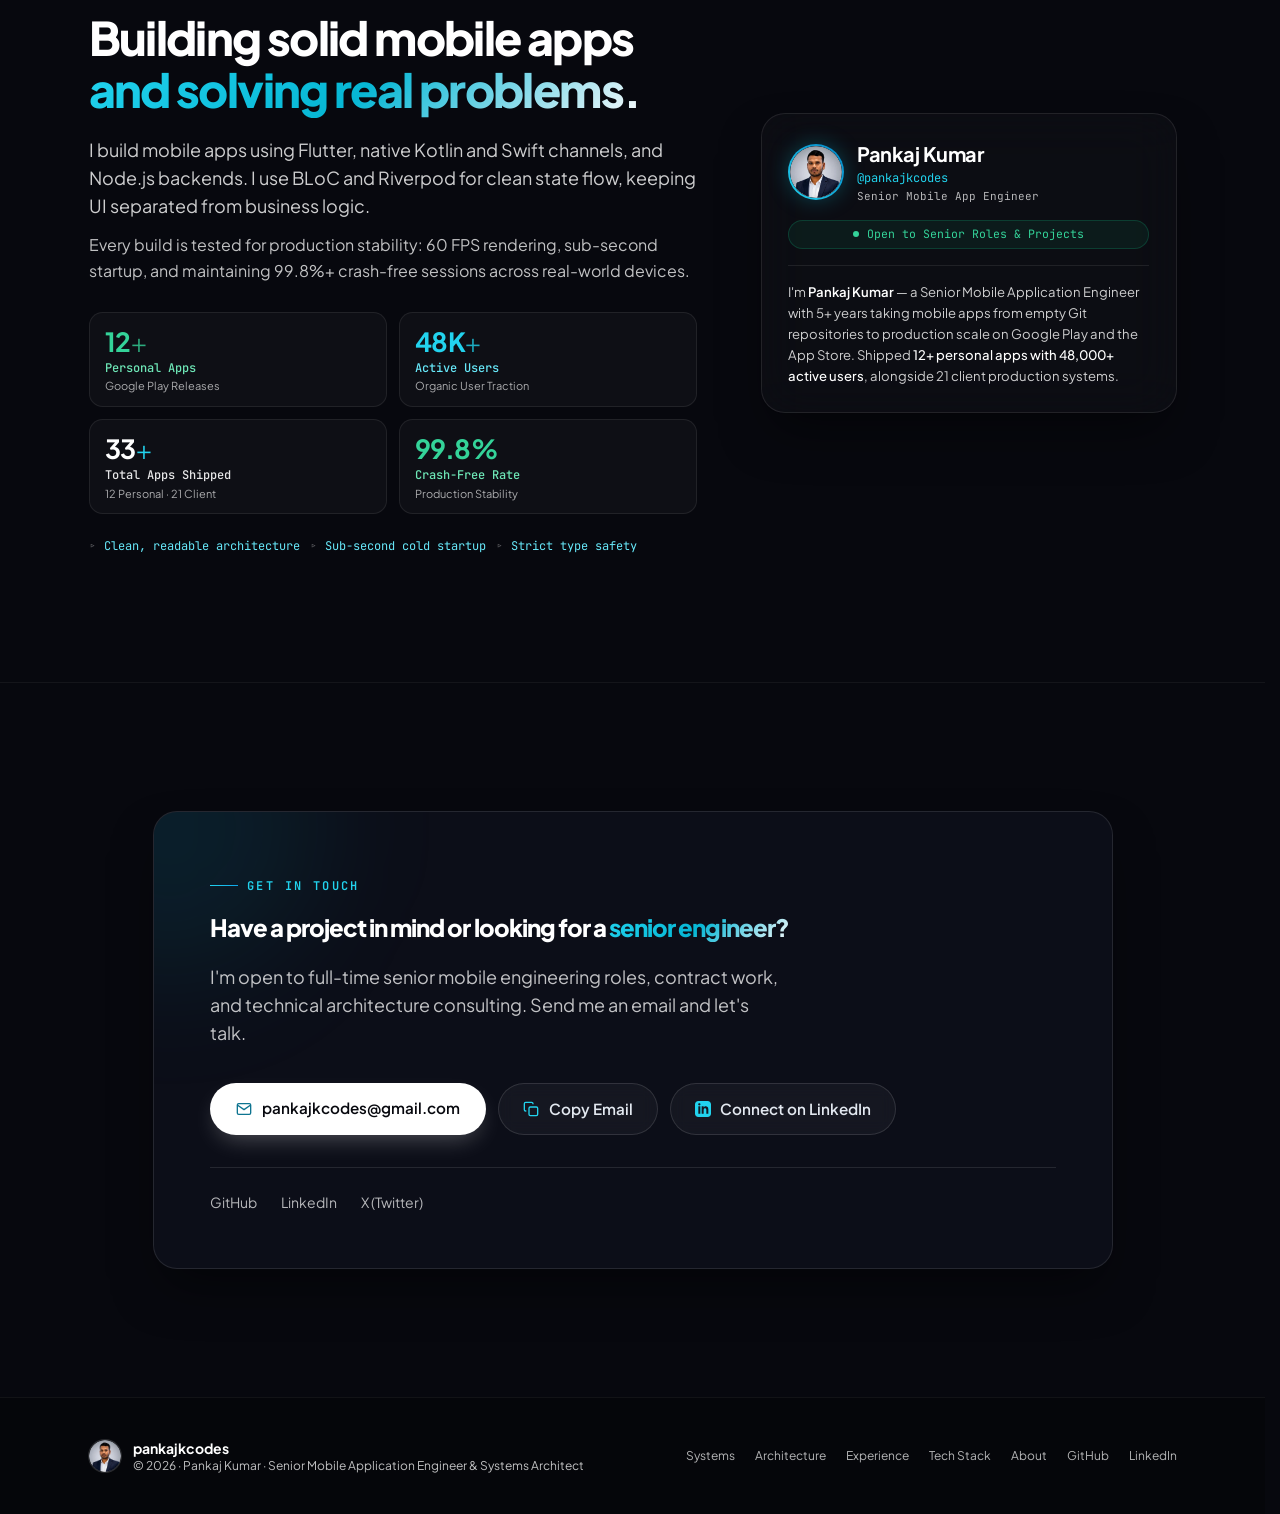
==== commit f068fdf2: "feat: initial commit - modern personal portfolio website" ====
--- a/index.html
+++ b/index.html
@@ -1,975 +1,801 @@
-<!DOCTYPE html>
-<html lang="en">
-
+<!doctype html>
+<html lang="en" class="scroll-smooth">
 <head>
-  <meta charset="utf-8">
-  <meta content="width=device-width, initial-scale=1.0" name="viewport">
-  <title>pankajkcodes</title>
-  <meta name="description" content="">
-  <meta name="keywords" content="">
+  <meta charset="UTF-8" />
+  <meta name="viewport" content="width=device-width, initial-scale=1.0, viewport-fit=cover" />
+  <title>Pankaj Kumar — Mobile Application Engineer</title>
+  <meta name="description" content="Senior Mobile Application Engineer. 5+ years taking 33+ mobile apps from zero to production across Flutter, native Android/iOS with 48K+ users." />
+  <meta name="theme-color" content="#07080e" />
+  <meta name="author" content="Pankaj Kumar" />
+  <link rel="canonical" href="https://pankajkcodes.github.io/" />
+
+  <!-- Open Graph -->
+  <meta property="og:title" content="Pankaj Kumar — Mobile Application Engineer" />
+  <meta property="og:description" content="Senior Mobile Application Engineer. 5+ years taking 33+ mobile apps from zero to production across Flutter, native Android/iOS with 48K+ users." />
+  <meta property="og:type" content="website" />
+  <meta property="og:url" content="https://pankajkcodes.github.io/" />
+  <meta property="og:image" content="https://pankajkcodes.github.io/assets/img/profile/profile-1.webp" />
+  <meta property="og:image:width" content="360" />
+  <meta property="og:image:height" content="360" />
+  <meta property="og:site_name" content="Pankaj Kumar Portfolio" />
+
+  <!-- Twitter -->
+  <meta name="twitter:card" content="summary" />
+  <meta name="twitter:site" content="@pankajkcodes" />
+  <meta name="twitter:creator" content="@pankajkcodes" />
+  <meta name="twitter:title" content="Pankaj Kumar — Mobile Application Engineer" />
+  <meta name="twitter:description" content="Senior Mobile Application Engineer. 5+ years taking 33+ mobile apps from zero to production with 48K+ users." />
+  <meta name="twitter:image" content="https://pankajkcodes.github.io/assets/img/profile/profile-1.webp" />
 
   <!-- Favicons -->
-  <link href="assets/img/favicon.png" rel="icon">
-  <link href="assets/img/apple-touch-icon.png" rel="apple-touch-icon">
+  <link rel="icon" type="image/png" href="assets/img/favicon.png" />
+  <link rel="apple-touch-icon" href="assets/img/apple-touch-icon.png" />
 
   <!-- Fonts -->
-  <link href="https://fonts.googleapis.com" rel="preconnect">
-  <link href="https://fonts.gstatic.com" rel="preconnect" crossorigin>
-  <link
-    href="https://fonts.googleapis.com/css2?family=Roboto:ital,wght@0,100;0,300;0,400;0,500;0,700;0,900;1,100;1,300;1,400;1,500;1,700;1,900&family=Ubuntu:ital,wght@0,300;0,400;0,500;0,700;1,300;1,400;1,500;1,700&family=Nunito:ital,wght@0,200;0,300;0,400;0,500;0,600;0,700;0,800;0,900;1,200;1,300;1,400;1,500;1,600;1,700;1,800;1,900&display=swap"
-    rel="stylesheet">
-
-  <!-- Vendor CSS Files -->
-  <link href="assets/vendor/bootstrap/css/bootstrap.min.css" rel="stylesheet">
-  <link href="assets/vendor/bootstrap-icons/bootstrap-icons.css" rel="stylesheet">
-  <link href="assets/vendor/aos/aos.css" rel="stylesheet">
-  <link href="assets/vendor/glightbox/css/glightbox.min.css" rel="stylesheet">
-  <link href="assets/vendor/swiper/swiper-bundle.min.css" rel="stylesheet">
-
-  <!-- Main CSS File -->
-  <link href="assets/css/main.css" rel="stylesheet">
-
+  <link rel="preconnect" href="https://fonts.googleapis.com">
+  <link rel="preconnect" href="https://fonts.gstatic.com" crossorigin>
+  <link href="https://fonts.googleapis.com/css2?family=Plus+Jakarta+Sans:ital,wght@0,400;0,500;0,600;0,700;0,800;1,400;1,600&family=JetBrains+Mono:wght@400;500;600;700&display=swap" rel="stylesheet">
+
+  <!-- Preload avatar -->
+  <link rel="preload" as="image" href="assets/img/profile/profile-1.webp" type="image/webp" />
+
+  <!-- Styles -->
+  <link rel="stylesheet" href="assets/css/tailwind.css" />
+  <link rel="stylesheet" href="assets/css/styles.css" />
+
+  <!-- JSON-LD -->
+  <script type="application/ld+json">
+  {
+    "@context": "https://schema.org",
+    "@type": "Person",
+    "name": "Pankaj Kumar",
+    "url": "https://pankajkcodes.github.io/",
+    "image": "https://pankajkcodes.github.io/assets/img/profile/profile-1.webp",
+    "jobTitle": "Senior Mobile Application Engineer & Systems Architect",
+    "worksFor": {
+      "@type": "Organization",
+      "name": "Rss Infotech Pvt. Ltd."
+    },
+    "email": "pankajkcodes@gmail.com",
+    "knowsAbout": [
+      "Flutter", "Dart", "Android", "iOS",
+      "BLoC", "Provider", "Riverpod",
+      "Clean Architecture", "Feature-Based Architecture", "GoRouter",
+      "Node.js", "Express.js", "PHP", "REST APIs",
+      "Firebase", "Cloud Firestore", "MySQL", "MongoDB",
+      "Kotlin", "Swift", "WebView Integration",
+      "Git", "GitHub", "Android Studio", "Postman", "Firebase Crashlytics",
+      "Firebase Cloud Messaging", "Google AdMob", "Razorpay",
+      "Performance Optimization", "App Deployment",
+      "ChatGPT", "Google Gemini", "Claude", "Cursor AI", "GitHub Copilot", "Generative AI Integration"
+    ],
+    "sameAs": [
+      "https://github.com/pankajkcodes/",
+      "https://www.linkedin.com/in/pankajkcodes/",
+      "https://x.com/pankajkcodes"
+    ]
+  }
+  </script>
 </head>
 
-<body class="index-page">
-
-  <header id="header" class="header dark-background d-flex flex-column justify-content-center">
-    <i class="header-toggle d-xl-none bi bi-list"></i>
-
-    <div class="header-container d-flex flex-column align-items-start">
-      <nav id="navmenu" class="navmenu">
-        <ul>
-          <li><a href="#hero" class="active"><i class="bi bi-house navicon"></i>Home</a></li>
-          <li><a href="#about"><i class="bi bi-person navicon"></i> About</a></li>
-          <li><a href="#resume"><i class="bi bi-file-earmark-text navicon"></i> Resume</a></li>
-          <li><a href="#portfolio"><i class="bi bi-images navicon"></i> Portfolio</a></li>
-          <li><a href="#services"><i class="bi bi-hdd-stack navicon"></i> Services</a></li>
-
-          <li><a href="#contact"><i class="bi bi-envelope navicon"></i> Contact</a></li>
-        </ul>
-      </nav>
-
-      <div class="social-links text-center">
-        <a href="https://x.com/pankajkcodes" class="twitter" target="_blank" rel="noopener noreferrer"><i
-            class="bi bi-twitter-x"></i></a>
-        <a href="https://www.facebook.com/pankajkcodesdev" class="facebook" target="_blank" rel="noopener noreferrer"><i
-            class="bi bi-facebook"></i></a>
-        <a href="https://www.instagram.com/pankajkcodes" class="instagram" target="_blank" rel="noopener noreferrer"><i
-            class="bi bi-instagram"></i></a>
-        <a href="https://www.linkedin.com/in/pankajkcodes/" class="linkedin" target="_blank"
-          rel="noopener noreferrer"><i class="bi bi-linkedin"></i></a>
-      </div>
-
+<body class="bg-[#07080e] text-white font-sans antialiased overflow-x-hidden">
+
+  <!-- Background grid -->
+  <div aria-hidden="true" class="pointer-events-none fixed inset-0 -z-10 overflow-hidden">
+    <div class="absolute -top-48 left-1/2 -translate-x-1/2 h-[32rem] w-[54rem] max-w-[100vw] rounded-full bg-cyan-500/[0.10] blur-[130px]"></div>
+    <div class="absolute top-2/3 -left-40 h-[26rem] w-[26rem] rounded-full bg-emerald-500/[0.05] blur-[120px]"></div>
+    <div class="absolute inset-0 grid-mesh"></div>
+  </div>
+
+  <!-- Header -->
+  <header class="site-header fixed left-0 right-0 z-50 px-2.5 sm:px-4">
+    <nav class="mx-auto max-w-5xl flex items-center justify-between gap-2 sm:gap-4 px-3 sm:px-4 py-1.5 sm:py-2 rounded-full border border-white/10 bg-[#0c0e18]/85 backdrop-blur-2xl nav-glass-pill">
+
+      <a href="#hero" class="flex items-center gap-2.5 pl-0.5 sm:pl-1.5 group shrink-0" aria-label="Pankaj Kumar - Return to top">
+        <span class="relative inline-flex h-8 w-8 items-center justify-center rounded-full overflow-hidden ring-1 ring-white/15 shrink-0">
+          <img src="assets/img/profile/profile-1.webp" 
+               alt="Pankaj Kumar avatar" 
+               width="32" 
+               height="32" 
+               class="h-full w-full object-cover" />
+        </span>
+        <span class="font-display font-bold text-white text-[15px] sm:text-base tracking-tight group-hover:text-cyan-400 transition shrink-0">pankajkcodes</span>
+      </a>
+
+      <!-- Desktop nav -->
+      <div id="desktop-nav" class="hidden md:flex items-center justify-center gap-1 lg:gap-1.5 text-[13px] lg:text-[13.5px] font-medium text-white/70">
+        <a href="#systems" class="px-3 py-1.5 rounded-full hover:text-white hover:bg-white/5 transition whitespace-nowrap shrink-0">Projects</a>
+        <a href="#architecture" class="px-3 py-1.5 rounded-full hover:text-white hover:bg-white/5 transition whitespace-nowrap shrink-0">Architecture</a>
+        <a href="#experience" class="px-3 py-1.5 rounded-full hover:text-white hover:bg-white/5 transition whitespace-nowrap shrink-0">Experience</a>
+        <a href="#stack" class="px-3 py-1.5 rounded-full hover:text-white hover:bg-white/5 transition whitespace-nowrap shrink-0">Tech Stack</a>
+        <a href="#about" class="px-3 py-1.5 rounded-full hover:text-white hover:bg-white/5 transition whitespace-nowrap shrink-0">About</a>
+      </div>
+
+      <div class="flex items-center gap-1.5 sm:gap-2 shrink-0">
+        <a href="#contact"
+           aria-label="Get in touch"
+           class="inline-flex items-center gap-2 rounded-full bg-white text-[#07080e] text-[13px] sm:text-sm font-semibold p-2 sm:py-2 sm:pl-3.5 sm:pr-2 hover:bg-white/90 transition shadow-sm min-h-[44px]">
+          <span class="hidden sm:inline whitespace-nowrap">Get in touch</span>
+          <span class="inline-flex h-6 w-6 items-center justify-center rounded-full bg-cyan-600 text-white shrink-0">
+            <svg class="w-3.5 h-3.5" viewBox="0 0 24 24" fill="none" stroke="currentColor" stroke-width="2.4" aria-hidden="true"><path d="M7 17L17 7M9 7h8v8" stroke-linecap="round" stroke-linejoin="round"/></svg>
+          </span>
+        </a>
+
+        <button type="button" 
+                id="mobile-menu-toggle"
+                aria-expanded="false" 
+                aria-controls="mobile-menu" 
+                aria-label="Toggle navigation menu"
+                class="md:hidden inline-flex items-center justify-center w-11 h-11 rounded-full bg-white/5 hover:bg-white/10 border border-white/10 text-white/80 transition">
+          <svg class="w-5 h-5" viewBox="0 0 24 24" fill="none" stroke="currentColor" stroke-width="2" aria-hidden="true"><path d="M4 6h16M4 12h16M4 18h16" stroke-linecap="round"/></svg>
+        </button>
+      </div>
+    </nav>
+
+    <!-- Mobile drawer -->
+    <div id="mobile-menu" class="hidden md:hidden mx-auto max-w-5xl mt-2 p-4 rounded-2xl border border-white/10 bg-[#0c0e18]/95 backdrop-blur-2xl shadow-2xl" role="region" aria-label="Mobile navigation">
+      <div class="flex flex-col gap-1 text-sm font-medium text-white/80">
+        <a href="#systems" class="px-3 py-3 rounded-xl hover:bg-white/10 hover:text-white transition">Projects</a>
+        <a href="#architecture" class="px-3 py-3 rounded-xl hover:bg-white/10 hover:text-white transition">Architecture</a>
+        <a href="#experience" class="px-3 py-3 rounded-xl hover:bg-white/10 hover:text-white transition">Experience</a>
+        <a href="#stack" class="px-3 py-3 rounded-xl hover:bg-white/10 hover:text-white transition">Tech Stack</a>
+        <a href="#about" class="px-3 py-3 rounded-xl hover:bg-white/10 hover:text-white transition">About Me</a>
+        <div class="pt-3 mt-2 border-t border-white/10 flex items-center justify-between text-xs text-white/70">
+          <span>pankajkcodes@gmail.com</span>
+          <a href="https://www.linkedin.com/in/pankajkcodes/" target="_blank" rel="noopener noreferrer" class="text-cyan-400 hover:text-cyan-300 transition">LinkedIn ↗</a>
+        </div>
+      </div>
     </div>
-
   </header>
 
-  <main class="main">
-
-    <!-- Hero Section -->
-    <section id="hero" class="hero section">
-
-      <div class="background-elements">
-        <div class="bg-circle circle-1"></div>
-        <div class="bg-circle circle-2"></div>
-      </div>
-
-      <div class="hero-content">
-
-        <div class="container">
-          <div class="row align-items-center">
-
-            <div class="col-lg-6" data-aos="fade-right" data-aos-delay="100">
-              <div class="hero-text">
-                <h1>Pankaj<span class="accent-text">kcodes</span></h1>
-                <h2>Pankaj Kumar</h2>
-                <p class="lead">I'm a <span class="typed"
-                    data-typed-items="Mobile Application Developer, Backend Developer, Flutter Developer, Node.js Developer"></span>
-                </p>
-                <p class="description">
-                  Proficient in Flutter Development (Dart), Node.js, Express.js, MongoDB, PHP, MySQL and Firebase
-                  specializing in cross-platform mobile development and backend architecture.
-                </p>
-
-                <div class="hero-actions">
-                  <a href="#portfolio" class="btn btn-primary">View My Work</a>
-                  <a href="#contact" class="btn btn-outline">Get In Touch</a>
-                </div>
-
-                <div class="social-links">
-                  <a href="https://x.com/pankajkcodes" target="_blank" rel="noopener noreferrer"><i
-                      class="bi bi-twitter-x"></i></a>
-                  <a href="https://www.facebook.com/pankajkcodesdev" target="_blank" rel="noopener noreferrer"><i
-                      class="bi bi-facebook"></i></a>
-                  <a href="https://www.instagram.com/pankajkcodes" target="_blank" rel="noopener noreferrer"><i
-                      class="bi bi-instagram"></i></a>
-                  <a href="https://github.com/pankajkcodes/" target="_blank" rel="noopener noreferrer"><i
-                      class="bi bi-github"></i></a>
-                  <a href="https://www.linkedin.com/in/pankajkcodes/" target="_blank" rel="noopener noreferrer"><i
-                      class="bi bi-linkedin"></i></a>
-                </div>
-              </div>
-            </div>
-
-            <div class="col-lg-6" data-aos="fade-left" data-aos-delay="200">
-              <div class="hero-visual">
-                <div class="profile-container">
-                  <div class="profile-background"></div>
-                  <img src="assets/img/profile/profile-1.png" alt="Pankaj" class="profile-image">
-                </div>
-              </div>
-            </div>
-
-          </div>
-        </div>
-      </div>
-
-    </section><!-- /Hero Section -->
-
-    <!-- About Section -->
-    <section id="about" class="about section">
-
-      <div class="container" data-aos="fade-up" data-aos-delay="100">
-
-        <div class="row justify-content-center">
-
-          <div class="col-lg-11" data-aos="fade-up" data-aos-delay="300">
-            <div class="about-glass-card">
-              <!-- Background Elements -->
-              <div class="about-bg-elements">
-                <div class="bg-circle about-circle-1"></div>
-                <div class="bg-circle about-circle-2"></div>
-              </div>
-
-              <div class="about-content">
-                <div class="section-header text-center">
-                  <span class="badge-text">Get to Know Me</span>
-                  <h2>Passionate About Experiences</h2>
-                </div>
-
-                <div class="description text-center">
-                  <p>Flutter Developer with experience building high-quality cross-platform mobile
-                    apps for Android and iOS. I create fast, user-friendly applications using Flutter
-                    (Dart) and integrate native features using Kotlin and Swift through Platform
-                    Channels.</p>
-
-                  <p>I also have strong backend development experience, building secure
-                    and scalable systems with Node.js, Express, Mongodb, PHP, MySQL, and
-                    Firebase. </p>
-                </div>
-
-                <div class="stats-grid">
-                  <div class="stat-item">
-                    <div class="stat-number">25+</div>
-                    <div class="stat-label">Projects Completed</div>
-                  </div>
-                  <div class="stat-item">
-                    <div class="stat-number">5+</div>
-                    <div class="stat-label">Years Experience</div>
-                  </div>
-                  <div class="stat-item">
-                    <div class="stat-number">90%</div>
-                    <div class="stat-label">Client Satisfaction</div>
-                  </div>
-                </div>
-
-                <div class="details-grid">
-                  <div class="detail-row">
-                    <div class="detail-item">
-                      <span class="detail-label">Specialization</span>
-                      <span class="detail-value">Mobile &amp; Backend Dev</span>
-                    </div>
-                    <div class="detail-item">
-                      <span class="detail-label">Experience Level</span>
-                      <span class="detail-value">5+ Years</span>
-                    </div>
-                  </div>
-                  <div class="detail-row">
-                    <div class="detail-item">
-                      <span class="detail-label">Education</span>
-                      <span class="detail-value">B.Sc, VBSPU University</span>
-                    </div>
-                    <div class="detail-item">
-                      <span class="detail-label">Languages</span>
-                      <span class="detail-value">English, Hindi</span>
-                    </div>
-                  </div>
-                </div>
-
-                <div class="cta-section justify-content-center">
-                  <a href="#" class="btn btn-primary">
-                    <i class="bi bi-download"></i>
-                    Download Resume
-                  </a>
-                  <a href="#" class="btn btn-outline">
-                    <i class="bi bi-chat-dots"></i>
-                    Let's Talk
-                  </a>
-                </div>
-              </div>
-            </div>
-          </div>
-        </div>
-
-      </div>
-
-    </section><!-- /About Section -->
-
-
-    <!-- Skills Section -->
-    <section id="skills" class="skills section">
-
-      <!-- Section Title -->
-      <div class="container section-title" data-aos="fade-up">
-        <h2>Skills</h2>
-        <p>Necessitatibus eius consequatur ex aliquid fuga eum quidem sint consectetur velit</p>
-      </div><!-- End Section Title -->
-
-      <div class="container" data-aos="fade-up" data-aos-delay="100">
-
-        <div class="row">
-          <div class="col-lg-6">
-            <div class="skills-category" data-aos="fade-up" data-aos-delay="200">
-              <h3>Mobile Development</h3>
-              <div class="skills-animation">
-                <div class="skill-item">
-                  <div class="d-flex justify-content-between align-items-center">
-                    <h4>Flutter</h4>
-                    <span class="skill-percentage">90%</span>
-                  </div>
-                  <div class="progress">
-                    <div class="progress-bar" role="progressbar" aria-valuenow="90" aria-valuemin="0"
-                      aria-valuemax="100"></div>
-                  </div>
-                  <div class="skill-tooltip">Cross-platform app development for Android and iOS</div>
-                </div>
-
-                <div class="skill-item">
-                  <div class="d-flex justify-content-between align-items-center">
-                    <h4>Dart</h4>
-                    <span class="skill-percentage">90%</span>
-                  </div>
-                  <div class="progress">
-                    <div class="progress-bar" role="progressbar" aria-valuenow="90" aria-valuemin="0"
-                      aria-valuemax="100"></div>
-                  </div>
-                  <div class="skill-tooltip">Proficient in Dart programming language</div>
-                </div>
-
-                <div class="skill-item">
-                  <div class="d-flex justify-content-between align-items-center">
-                    <h4>Java/Kotlin</h4>
-                    <span class="skill-percentage">60%</span>
-                  </div>
-                  <div class="progress">
-                    <div class="progress-bar" role="progressbar" aria-valuenow="80" aria-valuemin="0"
-                      aria-valuemax="100"></div>
-                  </div>
-                  <div class="skill-tooltip">Native Android development excellence</div>
-                </div>
-              </div>
-            </div><!-- End Frontend Skills -->
-          </div>
-
-          <div class="col-lg-6">
-            <div class="skills-category" data-aos="fade-up" data-aos-delay="300">
-              <h3>Back-end Development</h3>
-              <div class="skills-animation">
-                <div class="skill-item">
-                  <div class="d-flex justify-content-between align-items-center">
-                    <h4>Node.js & Express.js</h4>
-                    <span class="skill-percentage">85%</span>
-                  </div>
-                  <div class="progress">
-                    <div class="progress-bar" role="progressbar" aria-valuenow="85" aria-valuemin="0"
-                      aria-valuemax="100"></div>
-                  </div>
-                  <div class="skill-tooltip">Robust REST APIs and server-side logic</div>
-                </div>
-
-                <div class="skill-item">
-                  <div class="d-flex justify-content-between align-items-center">
-                    <h4>PHP</h4>
-                    <span class="skill-percentage">75%</span>
-                  </div>
-                  <div class="progress">
-                    <div class="progress-bar" role="progressbar" aria-valuenow="75" aria-valuemin="0"
-                      aria-valuemax="100"></div>
-                  </div>
-                  <div class="skill-tooltip">Server-side scripting and dynamic web pages</div>
-                </div>
-
-                <div class="skill-item">
-                  <div class="d-flex justify-content-between align-items-center">
-                    <h4>MongoDB, MySQL, Firebase</h4>
-                    <span class="skill-percentage">80%</span>
-                  </div>
-                  <div class="progress">
-                    <div class="progress-bar" role="progressbar" aria-valuenow="80" aria-valuemin="0"
-                      aria-valuemax="100"></div>
-                  </div>
-                  <div class="skill-tooltip">Database management and realtime cloud databases</div>
-                </div>
-              </div>
-            </div><!-- End Backend Skills -->
-          </div>
-        </div>
-
-      </div>
-
-    </section><!-- /Skills Section -->
-
-    <!-- Resume Section -->
-    <section id="resume" class="resume section">
-
-      <!-- Section Title -->
-      <div class="container section-title" data-aos="fade-up">
-        <h2>Resume</h2>
-        <p>Flutter Developer with experience building high-quality cross-platform mobile
-          apps for Android and iOS.
-          <br>
-          I also have strong backend development experience, building secure
-          and scalable systems with Node.js, Express, Mongodb, PHP, MySQL, and
-          Firebase.
+  <!-- Hero -->
+  <main>
+    <section id="hero" class="relative">
+      <div class="mx-auto max-w-6xl px-5 sm:px-8 w-full hero-container">
+
+        <div class="flex items-center gap-2.5 sm:gap-3 text-[11px] sm:text-xs font-mono tracking-wider sm:tracking-[0.2em] uppercase text-cyan-400 mb-5 sm:mb-8 max-w-full">
+          <span class="inline-block w-6 sm:w-8 h-px bg-cyan-400/70 shrink-0"></span>
+          <span class="leading-relaxed break-words font-semibold">Senior Mobile Application Engineer</span>
+        </div>
+
+        <h1 class="hero-headline break-words">
+          Building mobile apps
+          <br />
+          <span class="gradient-cyan">from zero to production.</span>
+        </h1>
+
+        <p class="mt-5 sm:mt-8 max-w-2xl text-base sm:text-xl text-white/85 leading-relaxed">
+          Specializing in Flutter, native Kotlin/Swift, and Node.js. 5+ years shipping apps at smooth 60 FPS.
         </p>
-      </div><!-- End Section Title -->
-
-      <div class="container" data-aos="fade-up" data-aos-delay="100">
-
-        <div class="row gy-4">
-          <!-- Left column with summary and contact -->
-          <div class="col-lg-4">
-            <div class="resume-side" data-aos="fade-right" data-aos-delay="100">
-              <div class="profile-img mb-4">
-                <img src="assets/img/profile/profile-1.png" alt="Profile" class="img-fluid rounded">
-              </div>
-
-              <h3>Professional Summary</h3>
-              <p>An Engineer with over 5 years of experience, having good knowledge of application development. Good
-                understanding of programming, functional requirements, hardworking and confident. Able to submit desired
-                work within stipulated time.</p>
-
-              <h3 class="mt-4">Contact Information</h3>
-              <ul class="contact-info list-unstyled">
-                <li><i class="bi bi-geo-alt"></i> Motinagar, New Delhi 110015</li>
-                <li><i class="bi bi-envelope"></i> pankajkcodes@gmail.com</li>
-                <li><i class="bi bi-phone"></i> +91 93050 94400</li>
-                <li><i class="bi bi-linkedin"></i> <a href="https://www.linkedin.com/in/pankajkcodes/" target="_blank"
-                    rel="noopener noreferrer">linkedin.com/in/pankajkcodes</a></li>
-              </ul>
-
-              <div class="skills-animation mt-4">
-                <h3>Technical Skills</h3>
-                <div class="skill-item">
-                  <div class="d-flex justify-content-between">
-                    <span>Flutter Development</span>
-                    <span>95%</span>
-                  </div>
-                  <div class="progress">
-                    <div class="progress-bar" role="progressbar" aria-valuenow="95" aria-valuemin="0"
-                      aria-valuemax="100"></div>
-                  </div>
-                </div>
-
-                <div class="skill-item">
-                  <div class="d-flex justify-content-between">
-                    <span>Backend Development</span>
-                    <span>85%</span>
-                  </div>
-                  <div class="progress">
-                    <div class="progress-bar" role="progressbar" aria-valuenow="85" aria-valuemin="0"
-                      aria-valuemax="100"></div>
-                  </div>
-                </div>
-
-                <div class="skill-item">
-                  <div class="d-flex justify-content-between">
-                    <span>Cloud Architecture</span>
-                    <span>90%</span>
-                  </div>
-                  <div class="progress">
-                    <div class="progress-bar" role="progressbar" aria-valuenow="90" aria-valuemin="0"
-                      aria-valuemax="100"></div>
-                  </div>
-                </div>
-
-                <div class="skill-item">
-                  <div class="d-flex justify-content-between">
-                    <span>Project Management</span>
-                    <span>80%</span>
-                  </div>
-                  <div class="progress">
-                    <div class="progress-bar" role="progressbar" aria-valuenow="80" aria-valuemin="0"
-                      aria-valuemax="100"></div>
-                  </div>
-                </div>
-              </div>
-            </div>
-          </div>
-
-          <!-- Right column with experience and education -->
-          <div class="col-lg-8 ps-4 ps-lg-5">
-            <!-- Experience Section -->
-            <div class="resume-section" data-aos="fade-up">
-              <h3><i class="bi bi-briefcase me-2"></i>Professional Experience</h3>
-
-              <div class="resume-item">
-                <h4>Full-Stack App Developer</h4>
-                <h5>2023 - Present</h5>
-                <p class="company"><i class="bi bi-building"></i> Rss Infotech Pvt. Ltd., New Delhi</p>
-                <ul>
-                  <li>Frontend: XML for Java/Kotlin, Flutter for Android/iOS.</li>
-                  <li>Backend: NodeJS, Express.js, PHP, Third Party APIs.</li>
-                  <li>Database: MongoDB, MySQL, Firebase, Cloud Firestore.</li>
-                  <li>Other: Firebase messaging, OneSignal, Payment Gateways (Razorpay/Stripe), Google Maps, Agora.</li>
-                </ul>
-              </div>
-
-              <div class="resume-item">
-                <h4>Full-Stack App Developer</h4>
-                <h5>2022 - 2023</h5>
-                <p class="company"><i class="bi bi-building"></i> Mobile Application Development Company, Pune</p>
-                <ul>
-                  <li>Tech Stack: Flutter, Dart, Java, Kotlin.</li>
-                  <li>State Management: Provider, Riverpod, Bloc/Cubit.</li>
-                  <li>Backend: Firebase, NodeJS, Express.js.</li>
-                  <li>Database: MySQL, MongoDB.</li>
-                </ul>
-              </div>
-
-              <div class="resume-item">
-                <h4>Freelance Full-Stack App Developer</h4>
-                <h5>2020 - 2022</h5>
-                <p class="company"><i class="bi bi-building"></i> Remote / Work from Home</p>
-                <ul>
-                  <li>Native Android (Java/Kotlin), API Integration.</li>
-                  <li>Backend: Firebase, NodeJS, Express.js.</li>
-                  <li>Ads & Payments: AdMob, Facebook Audience Network, Razorpay, Stripe.</li>
-                </ul>
-              </div>
-            </div>
-
-            <!-- Education Section -->
-            <div class="resume-section" data-aos="fade-up" data-aos-delay="100">
-              <h3><i class="bi bi-mortarboard me-2"></i>Education</h3>
-
-              <div class="resume-item">
-                <h4>Bachelor of Science (B.Sc)</h4>
-                <h5>2019 - 2022</h5>
-                <p class="company"><i class="bi bi-building"></i> VBSPU University, Jaunpur</p>
-                <p>Majoring in Physics, Chemistry, and Mathematics.</p>
-              </div>
-            </div>
-
-            <!-- Certifications Section -->
-            <div class="resume-section" data-aos="fade-up" data-aos-delay="200">
-              <h3><i class="bi bi-award me-2"></i>Certifications</h3>
-
-              <div class="resume-item">
-                <h4>Advanced Flutter Development</h4>
-                <h5>2022</h5>
-              </div>
-
-              <div class="resume-item">
-                <h4>Node.js Certification</h4>
-                <h5>2022</h5>
-              </div>
-            </div>
-          </div>
-        </div>
-
-      </div>
-
-    </section><!-- /Resume Section -->
-
-    <!-- Portfolio Section -->
-    <section id="portfolio" class="portfolio section">
-
-      <!-- Section Title -->
-      <div class="container section-title" data-aos="fade-up">
-        <h2>Portfolio</h2>
-        <p>My Works - Check out some of my recent projects for Apps and Web.</p>
-      </div><!-- End Section Title -->
-
-      <div class="container" data-aos="fade-up" data-aos-delay="100">
-
-        <div class="isotope-layout" data-default-filter="*" data-layout="masonry" data-sort="original-order">
-
-          <div class="row">
-            <div class="col-lg-3 filter-sidebar">
-              <div class="filters-wrapper" data-aos="fade-right" data-aos-delay="150">
-                <ul class="portfolio-filters isotope-filters">
-                  <li data-filter="*" class="filter-active">All Projects</li>
-                  <li data-filter=".filter-app">App</li>
-                  <li data-filter=".filter-web">Web</li>
-                </ul>
-              </div>
-            </div>
-
-            <div class="col-lg-9">
-              <div class="row gy-4 portfolio-container isotope-container" data-aos="fade-up" data-aos-delay="200">
-
-                <div class="col-lg-6 col-md-6 portfolio-item isotope-item filter-app">
-                  <div class="portfolio-wrap">
-                    <img src="assets/img/portfolio/portfolio-1.png" class="img-fluid" alt="Math Formula" loading="lazy">
-                    <div class="portfolio-info">
-                      <div class="content">
-                        <span class="category">App</span>
-                        <h4>Math Formula | All Formula</h4>
-                        <div class="portfolio-links">
-                          <a href="assets/img/portfolio/portfolio-1.png" class="glightbox" title="Math Formula"><i
-                              class="bi bi-plus-lg"></i></a>
-                          <a href="portfolio-details.html?id=math-formula" title="More Details"><i
-                              class="bi bi-arrow-right"></i></a>
-                        </div>
-                      </div>
-                    </div>
-                  </div>
-                </div><!-- End Portfolio Item -->
-
-                <div class="col-lg-6 col-md-6 portfolio-item isotope-item filter-app">
-                  <div class="portfolio-wrap">
-                    <img src="assets/img/portfolio/portfolio-2.png" class="img-fluid" alt="Blank App" loading="lazy">
-                    <div class="portfolio-info">
-                      <div class="content">
-                        <span class="category">App</span>
-                        <h4>Blank</h4>
-                        <div class="portfolio-links">
-                          <a href="assets/img/portfolio/portfolio-2.png" class="glightbox" title="Blank"><i
-                              class="bi bi-plus-lg"></i></a>
-                          <a href="portfolio-details.html?id=blank" title="More Details"><i
-                              class="bi bi-arrow-right"></i></a>
-                        </div>
-                      </div>
-                    </div>
-                  </div>
-                </div><!-- End Portfolio Item -->
-
-                <div class="col-lg-6 col-md-6 portfolio-item isotope-item filter-app">
-                  <div class="portfolio-wrap">
-                    <img src="assets/img/portfolio/portfolio-3.png" class="img-fluid" alt="Vaktaa" loading="lazy">
-                    <div class="portfolio-info">
-                      <div class="content">
-                        <span class="category">App</span>
-                        <h4>Vaktaa</h4>
-                        <div class="portfolio-links">
-                          <a href="assets/img/portfolio/portfolio-3.png" class="glightbox" title="Vaktaa"><i
-                              class="bi bi-plus-lg"></i></a>
-                          <a href="portfolio-details.html?id=vaktaa" title="More Details"><i
-                              class="bi bi-arrow-right"></i></a>
-                        </div>
-                      </div>
-                    </div>
-                  </div>
-                </div><!-- End Portfolio Item -->
-
-                <div class="col-lg-6 col-md-6 portfolio-item isotope-item filter-web">
-                  <div class="portfolio-wrap">
-                    <img src="assets/img/portfolio/portfolio-4.png" class="img-fluid" alt="UpSoftech" loading="lazy">
-                    <div class="portfolio-info">
-                      <div class="content">
-                        <span class="category">Web</span>
-                        <h4>UpSoftech</h4>
-                        <div class="portfolio-links">
-                          <a href="assets/img/portfolio/portfolio-4.png" class="glightbox" title="UpSoftech"><i
-                              class="bi bi-plus-lg"></i></a>
-                          <a href="portfolio-details.html?id=upsoftech" title="More Details"><i
-                              class="bi bi-arrow-right"></i></a>
-                        </div>
-                      </div>
-                    </div>
-                  </div>
-                </div><!-- End Portfolio Item -->
-
-                <div class="col-lg-6 col-md-6 portfolio-item isotope-item filter-web">
-                  <div class="portfolio-wrap">
-                    <img src="assets/img/portfolio/portfolio-5.png" class="img-fluid" alt="Bizotic" loading="lazy">
-                    <div class="portfolio-info">
-                      <div class="content">
-                        <span class="category">Web</span>
-                        <h4>Bizotic</h4>
-                        <div class="portfolio-links">
-                          <a href="assets/img/portfolio/portfolio-5.png" class="glightbox" title="Bizotic"><i
-                              class="bi bi-plus-lg"></i></a>
-                          <a href="portfolio-details.html?id=bizotic" title="More Details"><i
-                              class="bi bi-arrow-right"></i></a>
-                        </div>
-                      </div>
-                    </div>
-                  </div>
-                </div><!-- End Portfolio Item -->
-
-                <div class="col-lg-6 col-md-6 portfolio-item isotope-item filter-web">
-                  <div class="portfolio-wrap">
-                    <img src="assets/img/portfolio/portfolio-6.png" class="img-fluid" alt="Mehi Marble & Tiles"
-                      loading="lazy">
-                    <div class="portfolio-info">
-                      <div class="content">
-                        <span class="category">Web</span>
-                        <h4>Mehi Marble & Tiles</h4>
-                        <div class="portfolio-links">
-                          <a href="assets/img/portfolio/portfolio-6.png" class="glightbox"
-                            title="Mehi Marble & Tiles"><i class="bi bi-plus-lg"></i></a>
-                          <a href="portfolio-details.html?id=mehi-marble" title="More Details"><i
-                              class="bi bi-arrow-right"></i></a>
-                        </div>
-                      </div>
-                    </div>
-                  </div>
-                </div><!-- End Portfolio Item -->
-
-                <div class="col-lg-6 col-md-6 portfolio-item isotope-item filter-app">
-                  <div class="portfolio-wrap">
-                    <img src="assets/img/portfolio/portfolio-7.png" class="img-fluid" alt="AI VITOFIT" loading="lazy">
-                    <div class="portfolio-info">
-                      <div class="content">
-                        <span class="category">App</span>
-                        <h4>AI VITOFIT</h4>
-                        <div class="portfolio-links">
-                          <a href="assets/img/portfolio/portfolio-7.png" class="glightbox" title="AI VITOFIT"><i
-                              class="bi bi-plus-lg"></i></a>
-                          <a href="portfolio-details.html?id=ai-vitofit" title="More Details"><i
-                              class="bi bi-arrow-right"></i></a>
-                        </div>
-                      </div>
-                    </div>
-                  </div>
-                </div><!-- End Portfolio Item -->
-
-                <div class="col-lg-6 col-md-6 portfolio-item isotope-item filter-app">
-                  <div class="portfolio-wrap">
-                    <img src="assets/img/portfolio/portfolio-8.png" class="img-fluid" alt="MeatBeats" loading="lazy">
-                    <div class="portfolio-info">
-                      <div class="content">
-                        <span class="category">App</span>
-                        <h4>MeatBeats</h4>
-                        <div class="portfolio-links">
-                          <a href="assets/img/portfolio/portfolio-8.png" class="glightbox" title="MeatBeats"><i
-                              class="bi bi-plus-lg"></i></a>
-                          <a href="portfolio-details.html?id=meatbeats" title="More Details"><i
-                              class="bi bi-arrow-right"></i></a>
-                        </div>
-                      </div>
-                    </div>
-                  </div>
-                </div><!-- End Portfolio Item -->
-
-                <div class="col-lg-6 col-md-6 portfolio-item isotope-item filter-app">
-                  <div class="portfolio-wrap">
-                    <img src="assets/img/portfolio/portfolio-9.png" class="img-fluid" alt="Nadijyotish" loading="lazy">
-                    <div class="portfolio-info">
-                      <div class="content">
-                        <span class="category">App</span>
-                        <h4>Nadijyotish</h4>
-                        <div class="portfolio-links">
-                          <a href="assets/img/portfolio/portfolio-9.png" class="glightbox" title="Nadijyotish"><i
-                              class="bi bi-plus-lg"></i></a>
-                          <a href="portfolio-details.html?id=nadijyotish" title="More Details"><i
-                              class="bi bi-arrow-right"></i></a>
-                        </div>
-                      </div>
-                    </div>
-                  </div>
-                </div><!-- End Portfolio Item -->
-
-                <div class="col-lg-6 col-md-6 portfolio-item isotope-item filter-app">
-                  <div class="portfolio-wrap">
-                    <img src="assets/img/portfolio/portfolio-10.png" class="img-fluid" alt="Free Ambulance"
-                      loading="lazy">
-                    <div class="portfolio-info">
-                      <div class="content">
-                        <span class="category">App</span>
-                        <h4>Free Ambulance</h4>
-                        <div class="portfolio-links">
-                          <a href="assets/img/portfolio/portfolio-10.png" class="glightbox" title="Free Ambulance"><i
-                              class="bi bi-plus-lg"></i></a>
-                          <a href="portfolio-details.html?id=free-ambulance" title="More Details"><i
-                              class="bi bi-arrow-right"></i></a>
-                        </div>
-                      </div>
-                    </div>
-                  </div>
-                </div><!-- End Portfolio Item -->
-
-                <div class="col-lg-6 col-md-6 portfolio-item isotope-item filter-app">
-                  <div class="portfolio-wrap">
-                    <img src="assets/img/portfolio/portfolio-11.png" class="img-fluid" alt="Bike9Pro" loading="lazy">
-                    <div class="portfolio-info">
-                      <div class="content">
-                        <span class="category">App</span>
-                        <h4>Bike9Pro</h4>
-                        <div class="portfolio-links">
-                          <a href="assets/img/portfolio/portfolio-11.png" class="glightbox" title="Bike9Pro"><i
-                              class="bi bi-plus-lg"></i></a>
-                          <a href="portfolio-details.html?id=bike9pro" title="More Details"><i
-                              class="bi bi-arrow-right"></i></a>
-                        </div>
-                      </div>
-                    </div>
-                  </div>
-                </div><!-- End Portfolio Item -->
-
-              </div><!-- End Portfolio Container -->
-            </div>
-          </div>
-
-        </div>
-
-      </div>
-
-    </section><!-- /Portfolio Section -->
-
-    <!-- Services Section -->
-    <section id="services" class="services section">
-
-      <!-- Section Title -->
-      <div class="container section-title" data-aos="fade-up">
-        <h2>Services</h2>
-        <p>Expert development services for mobile, web, and backend systems.</p>
-      </div><!-- End Section Title -->
-
-      <div class="container" data-aos="fade-up" data-aos-delay="100">
-
-        <div class="service-header">
-          <div class="row align-items-center">
-            <div class="col-lg-8 col-md-12">
-              <div class="service-intro">
-                <h2 class="service-heading">
-                  <div>Innovative business</div>
-                  <div><span>performance solutions</span></div>
-                </h2>
-              </div>
-            </div>
-          </div>
-        </div>
-
-        <div class="row justify-content-center">
-          <div class="col-lg-4 col-md-6" data-aos="fade-up" data-aos-delay="100">
-            <div class="service-card position-relative z-1">
-              <div class="service-icon">
-                <i class="bi bi-android"></i>
-              </div>
-              <a href="service-details.html?id=android-dev"
-                class="card-action d-flex align-items-center justify-content-center rounded-circle">
-                <i class="bi bi-arrow-up-right"></i>
+
+        <div class="mt-5 sm:mt-7 flex items-center gap-2 text-xs sm:text-sm font-mono text-emerald-400">
+          <span class="inline-block w-2 h-2 rounded-full bg-emerald-400 animate-pulse"></span>
+          <span>Open to senior roles &amp; contracts</span>
+        </div>
+
+        <div class="mt-8 sm:mt-14 flex flex-col sm:flex-row items-stretch sm:items-center gap-3.5 sm:gap-4">
+          <a href="#systems" class="btn-primary group justify-center">
+            <span>View Projects</span>
+            <svg class="w-4 h-4 text-cyan-700 group-hover:translate-x-0.5 transition" viewBox="0 0 24 24" fill="none" stroke="currentColor" stroke-width="2.4" aria-hidden="true"><path d="M5 12h14M13 5l7 7-7 7" stroke-linecap="round" stroke-linejoin="round"/></svg>
+          </a>
+          <a href="mailto:pankajkcodes@gmail.com?subject=Resume%20Request%20-%20Pankaj%20Kumar" class="btn-ghost justify-center">
+            <svg class="w-4 h-4 text-cyan-400" viewBox="0 0 24 24" fill="none" stroke="currentColor" stroke-width="2" aria-hidden="true"><path d="M4 4h16c1.1 0 2 .9 2 2v12c0 1.1-.9 2-2 2H4c-1.1 0-2-.9-2-2V6c0-1.1.9-2 2-2z"/><path d="M22 6l-10 7L2 6" stroke-linejoin="round"/></svg>
+            <span>Download Resume</span>
+          </a>
+          <a href="https://github.com/pankajkcodes/" target="_blank" rel="noopener noreferrer" class="btn-ghost justify-center">
+            <svg class="w-4 h-4" viewBox="0 0 24 24" fill="currentColor" aria-hidden="true"><path d="M12 2C6.477 2 2 6.484 2 12.017c0 4.425 2.865 8.18 6.839 9.504.5.092.682-.217.682-.483 0-.237-.008-.868-.013-1.703-2.782.605-3.369-1.343-3.369-1.343-.454-1.158-1.11-1.466-1.11-1.466-.908-.62.069-.608.069-.608 1.003.07 1.53 1.032 1.53 1.032.892 1.53 2.341 1.088 2.91.832.092-.647.35-1.088.636-1.338-2.22-.253-4.555-1.113-4.555-4.951 0-1.093.39-1.988 1.029-2.688-.103-.253-.446-1.272.098-2.65 0 0 .84-.27 2.75 1.026A9.564 9.564 0 0112 6.844c.85.004 1.705.115 2.504.337 1.909-1.296 2.747-1.027 2.747-1.027.546 1.379.202 2.398.1 2.651.64.7 1.028 1.595 1.028 2.688 0 3.848-2.339 4.695-4.566 4.943.359.309.678.92.678 1.855 0 1.338-.012 2.419-.012 2.747 0 .268.18.58.688.482A10.019 10.019 0 0022 12.017C22 6.484 17.522 2 12 2z"/></svg>
+            <span>GitHub</span>
+          </a>
+        </div>
+
+        <!-- Stats bar -->
+        <div class="mt-12 sm:mt-20 command-telemetry-bar">
+          <div class="telemetry-cell">
+            <div class="telemetry-num text-emerald-400">12<span class="text-emerald-400 font-light">+</span></div>
+            <div class="telemetry-lbl">Apps on Google Play</div>
+          </div>
+          <div class="telemetry-cell">
+            <div class="telemetry-num">48K<span class="text-cyan-400 font-light">+</span></div>
+            <div class="telemetry-lbl">Active Store Users</div>
+          </div>
+          <div class="telemetry-cell">
+            <div class="telemetry-num text-emerald-400">99.8<span class="text-[0.7em] align-middle ml-0.5">%</span></div>
+            <div class="telemetry-lbl">Crash-Free Rate</div>
+          </div>
+          <div class="telemetry-cell">
+            <div class="telemetry-num">5<span class="text-cyan-400 font-light">+</span> <span class="text-xs text-cyan-300 font-medium">YRS</span></div>
+            <div class="telemetry-lbl">Production Experience</div>
+          </div>
+        </div>
+      </div>
+    </section>
+
+    <!-- Projects -->
+    <section id="systems" class="relative py-24 sm:py-32 border-t border-white/5">
+      <div class="mx-auto max-w-6xl px-5 sm:px-8">
+
+        <div class="flex flex-col md:flex-row md:items-end md:justify-between gap-6 mb-10">
+          <div class="max-w-xl">
+            <div class="section-eyebrow">Featured Work</div>
+            <h2 class="section-title">
+              Shipped Apps &amp; <span class="gradient-cyan">Production Systems.</span>
+            </h2>
+          </div>
+          <p class="max-w-md text-white/70 text-sm sm:text-base leading-relaxed">
+            A portfolio of 33 production mobile applications built across Flutter, Dart, and native Android/iOS — spanning quick commerce, on-demand services, real-time audio, and offline utilities.
+          </p>
+        </div>
+
+        <!-- Filter toolbar -->
+        <div class="flex items-center gap-2 flex-wrap p-2 rounded-2xl bg-white/[0.02] border border-white/10 backdrop-blur-xl mb-10" role="group" aria-label="Filter production systems">
+          <button type="button" class="filter-tab is-active" aria-pressed="true" data-filter="personal">
+            <span>Personal Projects</span>
+          </button>
+          <button type="button" class="filter-tab" aria-pressed="false" data-filter="client">
+            <span>Client Projects</span>
+          </button>
+        </div>
+
+        <div id="systems-grid" class="grid-cols-systems"></div>
+      </div>
+    </section>
+
+    <!-- Architecture -->
+    <section id="architecture" class="relative py-20 sm:py-32 border-t border-white/5">
+      <div class="mx-auto max-w-6xl px-5 sm:px-8">
+        <div class="max-w-3xl">
+          <div class="section-eyebrow">How I Build</div>
+          <h2 class="section-title">
+            Architectural Standards &amp; <span class="gradient-cyan">Engineering Principles.</span>
+          </h2>
+          <p class="mt-4 text-base sm:text-lg text-white/80 leading-relaxed">
+            Four core practices I apply to every codebase to keep apps fast, maintainable, and resilient under real-world conditions.
+          </p>
+        </div>
+
+        <div class="mt-14 grid sm:grid-cols-2 gap-x-12 gap-y-10">
+          <div class="pillar-schematic">
+            <span class="pillar-num">01 / ARCHITECTURE</span>
+            <h3 class="font-display font-bold text-white text-xl tracking-tight mt-2">Predictable State with BLoC &amp; Riverpod</h3>
+            <p class="mt-3 text-sm text-white/75 leading-relaxed">
+              I keep UI logic dumb and state predictable. Using BLoC and Riverpod with strict repository boundaries prevents race conditions, eliminates unnecessary rebuilds, and keeps complex screens easy to debug.
+            </p>
+            <div class="mt-4 flex flex-wrap gap-2 font-mono text-[11px] text-cyan-400">
+              <span class="px-2 py-0.5 rounded bg-cyan-500/10 border border-cyan-500/20">BLoC</span>
+              <span class="px-2 py-0.5 rounded bg-cyan-500/10 border border-cyan-500/20">Riverpod</span>
+              <span class="px-2 py-0.5 rounded bg-cyan-500/10 border border-cyan-500/20">Clean Architecture</span>
+            </div>
+          </div>
+
+          <div class="pillar-schematic">
+            <span class="pillar-num">02 / REALTIME</span>
+            <h3 class="font-display font-bold text-white text-xl tracking-tight mt-2">Low-Latency Realtime Audio &amp; Video</h3>
+            <p class="mt-3 text-sm text-white/75 leading-relaxed">
+              Low-latency voice and video tuned for spotty 4G/5G mobile connections. I implement adaptive bitrates, jitter buffers, acoustic echo cancellation, and dynamic token authentication using Agora RTC and WebSockets.
+            </p>
+            <div class="mt-4 flex flex-wrap gap-2 font-mono text-[11px] text-cyan-400">
+              <span class="px-2 py-0.5 rounded bg-cyan-500/10 border border-cyan-500/20">Agora RTC</span>
+              <span class="px-2 py-0.5 rounded bg-cyan-500/10 border border-cyan-500/20">WebSockets</span>
+              <span class="px-2 py-0.5 rounded bg-cyan-500/10 border border-cyan-500/20">&lt;120ms Latency</span>
+            </div>
+          </div>
+
+          <div class="pillar-schematic">
+            <span class="pillar-num">03 / BACKEND</span>
+            <h3 class="font-display font-bold text-white text-xl tracking-tight mt-2">Fast, Lightweight Backends</h3>
+            <p class="mt-3 text-sm text-white/75 leading-relaxed">
+              Mobile-first APIs built for speed. Lightweight Node.js and Express services tuned with compound MongoDB indexes, connection pooling, and JWT auth to minimize mobile round-trips and save battery.
+            </p>
+            <div class="mt-4 flex flex-wrap gap-2 font-mono text-[11px] text-cyan-400">
+              <span class="px-2 py-0.5 rounded bg-cyan-500/10 border border-cyan-500/20">Node.js</span>
+              <span class="px-2 py-0.5 rounded bg-cyan-500/10 border border-cyan-500/20">Express REST</span>
+              <span class="px-2 py-0.5 rounded bg-cyan-500/10 border border-cyan-500/20">MongoDB Indexing</span>
+            </div>
+          </div>
+
+          <div class="pillar-schematic">
+            <span class="pillar-num">04 / HARDWARE</span>
+            <h3 class="font-display font-bold text-white text-xl tracking-tight mt-2">Native Bridges in Kotlin &amp; Swift</h3>
+            <p class="mt-3 text-sm text-white/75 leading-relaxed">
+              When cross-platform plugins aren't enough, I drop into native code. I build custom platform channels for background GPS tracking, hardware sensors, custom audio routing, and device SDK integrations.
+            </p>
+            <div class="mt-4 flex flex-wrap gap-2 font-mono text-[11px] text-cyan-400">
+              <span class="px-2 py-0.5 rounded bg-cyan-500/10 border border-cyan-500/20">Kotlin Channels</span>
+              <span class="px-2 py-0.5 rounded bg-cyan-500/10 border border-cyan-500/20">Swift Interop</span>
+              <span class="px-2 py-0.5 rounded bg-cyan-500/10 border border-cyan-500/20">Hardware Sensors</span>
+            </div>
+          </div>
+        </div>
+      </div>
+    </section>
+
+    <!-- Experience -->
+    <section id="experience" class="relative py-20 sm:py-32 border-t border-white/5">
+      <div class="mx-auto max-w-4xl px-5 sm:px-8">
+        <div class="flex flex-col sm:flex-row sm:items-end sm:justify-between gap-6 mb-16">
+          <div>
+            <div class="section-eyebrow">Work History</div>
+            <h2 class="section-title">
+              Professional <span class="gradient-cyan">Experience.</span>
+            </h2>
+          </div>
+          <div>
+            <a href="mailto:pankajkcodes@gmail.com?subject=Resume%20Request%20-%20Pankaj%20Kumar" 
+               class="btn-ghost text-sm py-2 px-4">
+              <svg class="w-4 h-4 text-cyan-400" viewBox="0 0 24 24" fill="none" stroke="currentColor" stroke-width="2" aria-hidden="true"><path d="M4 4h16c1.1 0 2 .9 2 2v12c0 1.1-.9 2-2 2H4c-1.1 0-2-.9-2-2V6c0-1.1.9-2 2-2z"/><path d="M22 6l-10 7L2 6" stroke-linejoin="round"/></svg>
+              <span>Download Resume</span>
+            </a>
+          </div>
+        </div>
+
+        <div class="timeline-track">
+          <div class="timeline-item">
+            <span class="timeline-node"></span>
+            <div class="flex items-center justify-between gap-2 flex-wrap">
+              <h3 class="font-display font-bold text-white text-xl">Senior Mobile Application Engineer</h3>
+              <span class="text-xs font-mono uppercase tracking-widest text-cyan-400 font-semibold px-2.5 py-1 rounded bg-cyan-500/10 border border-cyan-500/20">2023 — Present</span>
+            </div>
+            <p class="text-sm text-cyan-300/80 font-mono mt-1">Rss Infotech Pvt. Ltd. · New Delhi</p>
+            <ul class="mt-4 text-sm text-white/80 space-y-2.5 leading-relaxed">
+              <li class="flex items-start gap-2">
+                <span class="text-cyan-400 mt-0.5">▹</span>
+                <span>Lead mobile development across Flutter client apps and Node.js APIs, keeping production crash-free rates above 99.8%.</span>
+              </li>
+              <li class="flex items-start gap-2">
+                <span class="text-cyan-400 mt-0.5">▹</span>
+                <span>Built native Kotlin (Android) and Swift (iOS) platform channels for background location tracking, hardware sensors, and custom audio routing.</span>
+              </li>
+              <li class="flex items-start gap-2">
+                <span class="text-cyan-400 mt-0.5">▹</span>
+                <span>Implemented low-latency audio/video features using Agora RTC and WebSockets with dynamic token authorization.</span>
+              </li>
+            </ul>
+            <div class="mt-3 font-mono text-xs text-white/70">
+              Stack: Flutter, Dart, Kotlin, Swift, Node.js, MongoDB, Agora RTC, Firebase, FCM
+            </div>
+          </div>
+
+          <div class="timeline-item">
+            <span class="timeline-node"></span>
+            <div class="flex items-center justify-between gap-2 flex-wrap">
+              <h3 class="font-display font-bold text-white text-xl">Mobile Application Engineer</h3>
+              <span class="text-xs font-mono uppercase tracking-widest text-cyan-400 font-semibold px-2.5 py-1 rounded bg-cyan-500/10 border border-cyan-500/20">2022 — 2023</span>
+            </div>
+            <p class="text-sm text-cyan-300/80 font-mono mt-1">Shellcode IT Services Private Limited · Pune</p>
+            <ul class="mt-4 text-sm text-white/80 space-y-2.5 leading-relaxed">
+              <li class="flex items-start gap-2">
+                <span class="text-cyan-400 mt-0.5">▹</span>
+                <span>Built and maintained cross-platform apps for iOS and Android, establishing team conventions for Clean Architecture, BLoC, and Riverpod.</span>
+              </li>
+              <li class="flex items-start gap-2">
+                <span class="text-cyan-400 mt-0.5">▹</span>
+                <span>Implemented offline-first caching using SQLite and Hive, cutting app cold startup time by 40% and eliminating scroll stutter.</span>
+              </li>
+              <li class="flex items-start gap-2">
+                <span class="text-cyan-400 mt-0.5">▹</span>
+                <span>Handled app store deployments for Google Play and App Store, including release signing, privacy compliance, and staged rollouts.</span>
+              </li>
+            </ul>
+            <div class="mt-3 font-mono text-xs text-white/70">
+              Stack: Flutter, Dart, BLoC, Riverpod, SQLite, Hive, Express.js, MySQL
+            </div>
+          </div>
+
+          <div class="timeline-item">
+            <span class="timeline-node"></span>
+            <div class="flex items-center justify-between gap-2 flex-wrap">
+              <h3 class="font-display font-bold text-white text-xl">Independent Mobile Engineer</h3>
+              <span class="text-xs font-mono uppercase tracking-widest text-cyan-400 font-semibold px-2.5 py-1 rounded bg-cyan-500/10 border border-cyan-500/20">2021 — 2022</span>
+            </div>
+            <p class="text-sm text-cyan-300/80 font-mono mt-1">Independent Developer · Remote</p>
+            <ul class="mt-4 text-sm text-white/80 space-y-2.5 leading-relaxed">
+              <li class="flex items-start gap-2">
+                <span class="text-cyan-400 mt-0.5">▹</span>
+                <span>Developed and published 12+ utility and educational apps on Google Play, organically growing the portfolio to 48K+ active users with 4.5+ star ratings.</span>
+              </li>
+              <li class="flex items-start gap-2">
+                <span class="text-cyan-400 mt-0.5">▹</span>
+                <span>Integrated payment checkouts via Razorpay and Stripe, alongside in-app monetization using Google AdMob mediation.</span>
+              </li>
+              <li class="flex items-start gap-2">
+                <span class="text-cyan-400 mt-0.5">▹</span>
+                <span>Delivered custom mobile solutions directly for startup clients, taking products from initial concept to live store deployment.</span>
+              </li>
+            </ul>
+            <div class="mt-3 font-mono text-xs text-white/70">
+              Stack: Native Android, Flutter, Dart, Firebase, Razorpay, AdMob, REST APIs
+            </div>
+          </div>
+        </div>
+      </div>
+    </section>
+
+    <!-- Tech stack -->
+    <section id="stack" class="relative py-20 sm:py-32 border-t border-white/5">
+      <div class="mx-auto max-w-6xl px-5 sm:px-8">
+        <div class="max-w-3xl">
+          <div class="section-eyebrow">Toolbox</div>
+          <h2 class="section-title">
+            Technologies &amp; <span class="gradient-cyan">Daily Tools.</span>
+          </h2>
+          <p class="mt-4 text-base sm:text-lg text-white/80 leading-relaxed">
+            The core stack, libraries, and developer tools I use to build, test, and ship production software.
+          </p>
+        </div>
+
+        <div class="mt-10 sm:mt-12 grid sm:grid-cols-2 lg:grid-cols-3 gap-6 sm:gap-8">
+          <!-- Mobile & Native -->
+          <div class="stack-domain">
+            <div class="stack-domain-header">
+              <span class="stack-domain-title">Mobile &amp; Native Platforms</span>
+              <span class="stack-domain-tag">Core Expertise</span>
+            </div>
+            
+            <div class="stack-subgroup">
+              <div class="stack-subgroup-title">Mobile Development</div>
+              <div class="stack-chips">
+                <span class="stack-badge text-white">Flutter</span>
+                <span class="stack-badge text-white">Dart</span>
+                <span class="stack-badge">Android</span>
+                <span class="stack-badge">iOS</span>
+              </div>
+            </div>
+
+            <div class="stack-subgroup">
+              <div class="stack-subgroup-title">Native Integration</div>
+              <div class="stack-chips">
+                <span class="stack-badge">Kotlin</span>
+                <span class="stack-badge">Swift</span>
+                <span class="stack-badge">WebView Integration</span>
+              </div>
+            </div>
+          </div>
+
+          <!-- Architecture & State -->
+          <div class="stack-domain">
+            <div class="stack-domain-header">
+              <span class="stack-domain-title">Architecture &amp; State</span>
+              <span class="stack-domain-tag">Scalability</span>
+            </div>
+
+            <div class="stack-subgroup">
+              <div class="stack-subgroup-title">State Management</div>
+              <div class="stack-chips">
+                <span class="stack-badge text-white">BLoC</span>
+                <span class="stack-badge">Riverpod</span>
+                <span class="stack-badge">Provider</span>
+              </div>
+            </div>
+
+            <div class="stack-subgroup">
+              <div class="stack-subgroup-title">Architecture &amp; Routing</div>
+              <div class="stack-chips">
+                <span class="stack-badge">Clean Arch</span>
+                <span class="stack-badge">Feature-First</span>
+                <span class="stack-badge">GoRouter</span>
+              </div>
+            </div>
+          </div>
+
+          <!-- Backend & Databases -->
+          <div class="stack-domain">
+            <div class="stack-domain-header">
+              <span class="stack-domain-title">Backend &amp; Persistence</span>
+              <span class="stack-domain-tag">APIs &amp; Data</span>
+            </div>
+
+            <div class="stack-subgroup">
+              <div class="stack-subgroup-title">Backend Development</div>
+              <div class="stack-chips">
+                <span class="stack-badge text-white">Node.js</span>
+                <span class="stack-badge">Express.js</span>
+                <span class="stack-badge">PHP</span>
+                <span class="stack-badge">REST APIs</span>
+              </div>
+            </div>
+
+            <div class="stack-subgroup">
+              <div class="stack-subgroup-title">Databases</div>
+              <div class="stack-chips">
+                <span class="stack-badge">Firebase</span>
+                <span class="stack-badge">Firestore</span>
+                <span class="stack-badge">MongoDB</span>
+                <span class="stack-badge">MySQL</span>
+              </div>
+            </div>
+          </div>
+
+          <!-- Services & Integrations -->
+          <div class="stack-domain">
+            <div class="stack-domain-header">
+              <span class="stack-domain-title">Services &amp; Integrations</span>
+              <span class="stack-domain-tag">Production SDKs</span>
+            </div>
+
+            <div class="stack-subgroup">
+              <div class="stack-subgroup-title">Cloud &amp; Realtime</div>
+              <div class="stack-chips">
+                <span class="stack-badge text-white">Firebase FCM</span>
+                <span class="stack-badge text-white">Agora RTC</span>
+                <span class="stack-badge">WebSockets</span>
+              </div>
+            </div>
+
+            <div class="stack-subgroup">
+              <div class="stack-subgroup-title">Payments &amp; Geolocation</div>
+              <div class="stack-chips">
+                <span class="stack-badge">Razorpay</span>
+                <span class="stack-badge">In-App Purchases</span>
+                <span class="stack-badge">Maps SDK</span>
+              </div>
+            </div>
+          </div>
+
+          <!-- DevOps & App Store -->
+          <div class="stack-domain">
+            <div class="stack-domain-header">
+              <span class="stack-domain-title">DevOps &amp; App Store</span>
+              <span class="stack-domain-tag">Release Engineering</span>
+            </div>
+
+            <div class="stack-subgroup">
+              <div class="stack-subgroup-title">Store Publishing</div>
+              <div class="stack-chips">
+                <span class="stack-badge text-white">Google Play</span>
+                <span class="stack-badge text-white">Apple App Store</span>
+                <span class="stack-badge">TestFlight</span>
+              </div>
+            </div>
+
+            <div class="stack-subgroup">
+              <div class="stack-subgroup-title">Tooling &amp; Quality</div>
+              <div class="stack-chips">
+                <span class="stack-badge">Android Studio</span>
+                <span class="stack-badge">Crashlytics</span>
+                <span class="stack-badge">Git &amp; GitHub</span>
+              </div>
+            </div>
+          </div>
+
+          <!-- AI & Applied Engineering -->
+          <div class="stack-domain">
+            <div class="stack-domain-header">
+              <span class="stack-domain-title">AI &amp; Applied Engineering</span>
+              <span class="stack-domain-tag">Workflow</span>
+            </div>
+
+            <div class="stack-subgroup">
+              <div class="stack-subgroup-title">AI Tools &amp; IDEs</div>
+              <div class="stack-chips">
+                <span class="stack-badge text-white">ChatGPT</span>
+                <span class="stack-badge text-white">Claude</span>
+                <span class="stack-badge">Cursor AI</span>
+                <span class="stack-badge">Copilot</span>
+              </div>
+            </div>
+
+            <div class="stack-subgroup">
+              <div class="stack-subgroup-title">Applied AI &amp; APIs</div>
+              <div class="stack-chips">
+                <span class="stack-badge">AI-Powered Apps</span>
+                <span class="stack-badge">GenAI Integration</span>
+                <span class="stack-badge">AI APIs</span>
+              </div>
+            </div>
+          </div>
+        </div>
+
+        <!-- Core competencies -->
+        <div class="competencies-divider">
+          <div class="competencies-title">
+            Core Engineering Competencies
+          </div>
+          <div class="competencies-grid">
+            <div class="competency-item">
+              <span class="competency-number">01</span>
+              <div>
+                <div class="competency-title">Performance Optimization</div>
+                <div class="competency-desc">Smooth 60 FPS rendering, widget tree audits &amp; memory profiling</div>
+              </div>
+            </div>
+            <div class="competency-item">
+              <span class="competency-number">02</span>
+              <div>
+                <div class="competency-title">System Debugging</div>
+                <div class="competency-desc">Tracing crashes in Crashlytics, solving race conditions &amp; offline edge cases</div>
+              </div>
+            </div>
+            <div class="competency-item">
+              <span class="competency-number">03</span>
+              <div>
+                <div class="competency-title">APIs &amp; Realtime Media</div>
+                <div class="competency-desc">Connecting REST APIs, WebSockets, Agora voice/video &amp; payment gateways</div>
+              </div>
+            </div>
+            <div class="competency-item">
+              <span class="competency-number">04</span>
+              <div>
+                <div class="competency-title">Store Publishing</div>
+                <div class="competency-desc">Google Play &amp; Apple App Store releases, signing certificates &amp; phased rollouts</div>
+              </div>
+            </div>
+            <div class="competency-item">
+              <span class="competency-number">05</span>
+              <div>
+                <div class="competency-title">Production Maintenance</div>
+                <div class="competency-desc">Keeping apps stable above 99.8% crash-free rates, fast bug fixes &amp; OS upgrades</div>
+              </div>
+            </div>
+            <div class="competency-item">
+              <span class="competency-number">06</span>
+              <div>
+                <div class="competency-title">Architecture &amp; State Flow</div>
+                <div class="competency-desc">BLoC &amp; Riverpod state flow, Clean Architecture &amp; decoupled repositories</div>
+              </div>
+            </div>
+          </div>
+        </div>
+      </div>
+    </section>
+
+    <!-- About -->
+    <section id="about" class="relative py-20 sm:py-32 border-t border-white/5">
+      <div class="mx-auto max-w-6xl px-5 sm:px-8 grid lg:grid-cols-12 gap-12 lg:gap-16 items-center">
+
+        <div class="lg:col-span-7">
+          <div class="section-eyebrow">About Me</div>
+          <h2 class="section-title">
+            Building solid mobile apps <br class="hidden sm:inline" />
+            <span class="gradient-cyan">and solving real problems.</span>
+          </h2>
+          <p class="mt-5 text-base sm:text-lg text-white/80 leading-relaxed">
+            I build mobile apps using Flutter, native Kotlin and Swift channels, and Node.js backends. I use BLoC and Riverpod for clean state flow, keeping UI separated from business logic.
+          </p>
+          <p class="mt-3 text-base text-white/75 leading-relaxed">
+            Every build is tested for production stability: 60 FPS rendering, sub-second startup, and maintaining 99.8%+ crash-free sessions across real-world devices.
+          </p>
+
+          <!-- Achievements -->
+          <div class="mt-7 grid grid-cols-2 sm:grid-cols-4 gap-3" aria-label="Key engineering achievements">
+            <div class="about-stat-card">
+              <div class="stat-val text-emerald-400">12<span class="font-light text-emerald-400/80">+</span></div>
+              <div class="stat-label text-emerald-300">Personal Apps</div>
+              <div class="stat-sub">Google Play Releases</div>
+            </div>
+            <div class="about-stat-card">
+              <div class="stat-val text-cyan-400">48K<span class="font-light text-cyan-400/80">+</span></div>
+              <div class="stat-label text-cyan-300">Active Users</div>
+              <div class="stat-sub">Organic User Traction</div>
+            </div>
+            <div class="about-stat-card">
+              <div class="stat-val text-white">33<span class="font-light text-cyan-400">+</span></div>
+              <div class="stat-label text-white/90">Total Apps Shipped</div>
+              <div class="stat-sub">12 Personal · 21 Client</div>
+            </div>
+            <div class="about-stat-card">
+              <div class="stat-val text-emerald-400">99.8%</div>
+              <div class="stat-label text-emerald-300">Crash-Free Rate</div>
+              <div class="stat-sub">Production Stability</div>
+            </div>
+          </div>
+
+          <div class="mt-6 flex flex-col sm:flex-row sm:flex-wrap items-start sm:items-center gap-2.5 sm:gap-x-6 font-mono text-xs text-cyan-300">
+            <span class="flex items-center gap-2"><span class="text-white/40">▹</span> Clean, readable architecture</span>
+            <span class="flex items-center gap-2"><span class="text-white/40">▹</span> Sub-second cold startup</span>
+            <span class="flex items-center gap-2"><span class="text-white/40">▹</span> Strict type safety</span>
+          </div>
+        </div>
+
+        <!-- Profile card -->
+        <div class="lg:col-span-5 flex flex-col items-center justify-center">
+          <div class="executive-profile-card">
+            <!-- Header: Avatar + Identity Side-by-Side -->
+            <div class="profile-card-header">
+              <div class="profile-avatar-wrapper">
+                <img src="assets/img/profile/profile-1.webp" 
+                     alt="Pankaj Kumar - Senior Mobile Application Engineer" 
+                     width="56" 
+                     height="56" 
+                     loading="lazy"
+                     decoding="async" 
+                     class="profile-avatar-img" />
+              </div>
+              <div class="min-w-0">
+                <div class="font-display font-bold text-white text-lg sm:text-xl tracking-tight leading-tight">Pankaj Kumar</div>
+                <div class="text-xs font-mono text-cyan-400 mt-0.5">@pankajkcodes</div>
+                <div class="text-[11px] font-mono text-white/70 mt-0.5">Senior Mobile App Engineer</div>
+              </div>
+            </div>
+
+            <!-- Status Badge -->
+            <div class="profile-status-badge">
+              <span class="w-1.5 h-1.5 rounded-full bg-emerald-400 animate-pulse shrink-0"></span>
+              <span class="truncate">Open to Senior Roles &amp; Projects</span>
+            </div>
+
+            <!-- Bio inside card: explicitly mentioning personal apps -->
+            <div class="profile-card-divider">
+              <p class="profile-bio-text">
+                I'm <span class="text-white font-semibold">Pankaj Kumar</span> &mdash; a Senior Mobile Application Engineer with 5+ years taking mobile apps from empty Git repositories to production scale on Google Play and the App Store. Shipped <span class="text-white font-medium">12+ personal apps with 48,000+ active users</span>, alongside 21 client production systems.
+              </p>
+            </div>
+          </div>
+        </div>
+
+      </div>
+    </section>
+
+    <!-- Contact -->
+    <section id="contact" class="relative py-20 sm:py-32 border-t border-white/5">
+      <div class="mx-auto max-w-5xl px-5 sm:px-8">
+        <div class="relative overflow-hidden rounded-3xl p-8 sm:p-14 bg-[#0c0e18] border border-white/10 shadow-2xl">
+          <div aria-hidden="true" class="absolute -top-32 -left-32 h-72 w-72 rounded-full bg-cyan-500/10 blur-3xl pointer-events-none"></div>
+
+          <div class="relative z-10">
+            <div class="section-eyebrow">Get In Touch</div>
+            <h2 class="mt-4 font-display font-extrabold tracking-tightest text-white text-2xl sm:text-4xl lg:text-[2.75rem] leading-[1.1] max-w-2xl">
+              Have a project in mind or looking for a <span class="gradient-cyan">senior engineer?</span>
+            </h2>
+            <p class="mt-5 text-base sm:text-lg text-white/75 max-w-xl leading-relaxed">
+              I'm open to full-time senior mobile engineering roles, contract work, and technical architecture consulting. Send me an email and let's talk.
+            </p>
+
+            <div class="mt-9 flex flex-col sm:flex-row flex-wrap gap-3">
+              <a href="mailto:pankajkcodes@gmail.com" class="btn-primary">
+                <svg class="w-4 h-4 text-cyan-700" viewBox="0 0 24 24" fill="none" stroke="currentColor" stroke-width="2" aria-hidden="true"><path d="M4 4h16c1.1 0 2 .9 2 2v12c0 1.1-.9 2-2 2H4c-1.1 0-2-.9-2-2V6c0-1.1.9-2 2-2z"/><path d="M22 6l-10 7L2 6" stroke-linejoin="round"/></svg>
+                <span>pankajkcodes@gmail.com</span>
               </a>
-              <h3>
-                <a href="service-details.html?id=android-dev">
-                  Android Application <span>Development</span>
-                </a>
-              </h3>
-              <p>
-                Technology using flutter, java and kotlin.
-              </p>
-            </div>
-          </div>
-          <div class="col-lg-4 col-md-6" data-aos="fade-up" data-aos-delay="200">
-            <div class="service-card position-relative z-1">
-              <div class="service-icon">
-                <i class="bi bi-apple"></i>
-              </div>
-              <a href="service-details.html?id=ios-dev"
-                class="card-action d-flex align-items-center justify-content-center rounded-circle">
-                <i class="bi bi-arrow-up-right"></i>
+              <button type="button" id="copy-email-btn" class="btn-ghost text-xs sm:text-sm" aria-label="Copy email address to clipboard">
+                <svg class="w-4 h-4 text-cyan-400" viewBox="0 0 24 24" fill="none" stroke="currentColor" stroke-width="2" aria-hidden="true"><rect x="9" y="9" width="13" height="13" rx="2" ry="2"/><path d="M5 15H4a2 2 0 0 1-2-2V4a2 2 0 0 1 2-2h9a2 2 0 0 1 2 2v1"/></svg>
+                <span>Copy Email</span>
+              </button>
+              <a href="https://www.linkedin.com/in/pankajkcodes/" target="_blank" rel="noopener noreferrer" class="btn-ghost text-xs sm:text-sm">
+                <svg class="w-4 h-4 text-cyan-400" viewBox="0 0 24 24" fill="currentColor" aria-hidden="true"><path d="M19 0h-14c-2.761 0-5 2.239-5 5v14c0 2.761 2.239 5 5 5h14c2.762 0 5-2.239 5-5v-14c0-2.761-2.238-5-5-5zm-11 19h-3v-11h3v11zm-1.5-12.268c-.966 0-1.75-.79-1.75-1.764s.784-1.764 1.75-1.764 1.75.79 1.75 1.764-.783 1.764-1.75 1.764zm13.5 12.268h-3v-5.604c0-3.368-4-3.113-4 0v5.604h-3v-11h3v1.765c1.396-2.586 7-2.777 7 2.476v6.759z"/></svg>
+                <span>Connect on LinkedIn</span>
               </a>
-              <h3>
-                <a href="service-details.html?id=ios-dev">
-                  IOS Application <span>Development</span>
-                </a>
-              </h3>
-              <p>
-                Technology using flutter cross platform developement.
-              </p>
-            </div>
-          </div>
-          <div class="col-lg-4 col-md-6" data-aos="fade-up" data-aos-delay="300">
-            <div class="service-card position-relative z-1">
-              <div class="service-icon">
-                <i class="bi bi-laptop"></i>
-              </div>
-              <a href="service-details.html?id=desktop-dev"
-                class="card-action d-flex align-items-center justify-content-center rounded-circle">
-                <i class="bi bi-arrow-up-right"></i>
-              </a>
-              <h3>
-                <a href="service-details.html?id=desktop-dev">
-                  Desktop Application <span>Development</span>
-                </a>
-              </h3>
-              <p>
-                Technology using Electron, html, css, js.
-              </p>
-            </div>
-          </div>
-          <div class="col-lg-4 col-md-6" data-aos="fade-up" data-aos-delay="400">
-            <div class="service-card position-relative z-1">
-              <div class="service-icon">
-                <i class="bi bi-server"></i>
-              </div>
-              <a href="service-details.html?id=backend-node"
-                class="card-action d-flex align-items-center justify-content-center rounded-circle">
-                <i class="bi bi-arrow-up-right"></i>
-              </a>
-              <h3>
-                <a href="service-details.html?id=backend-node">
-                  Backend Development <span>[ Node ]</span>
-                </a>
-              </h3>
-              <p>
-                Technology using NodeJs, ExpressJs, Mongodb.
-              </p>
-            </div>
-          </div>
-          <div class="col-lg-4 col-md-6" data-aos="fade-up" data-aos-delay="500">
-            <div class="service-card position-relative z-1">
-              <div class="service-icon">
-                <i class="bi bi-database"></i>
-              </div>
-              <a href="service-details.html?id=backend-php"
-                class="card-action d-flex align-items-center justify-content-center rounded-circle">
-                <i class="bi bi-arrow-up-right"></i>
-              </a>
-              <h3>
-                <a href="service-details.html?id=backend-php">
-                  Backend Development <span>[ PHP ]</span>
-                </a>
-              </h3>
-              <p>
-                Technology using Core PHP and MySql.
-              </p>
-            </div>
-          </div>
-          <div class="col-lg-4 col-md-6" data-aos="fade-up" data-aos-delay="600">
-            <div class="service-card position-relative z-1">
-              <div class="service-icon">
-                <i class="bi bi-cloud"></i>
-              </div>
-              <a href="service-details.html?id=firebase"
-                class="card-action d-flex align-items-center justify-content-center rounded-circle">
-                <i class="bi bi-arrow-up-right"></i>
-              </a>
-              <h3>
-                <a href="service-details.html?id=firebase">
-                  Firebase Uses & <span>Integration</span>
-                </a>
-              </h3>
-              <p>
-                Cloud Firestore DB , Authentication
-              </p>
-            </div>
-          </div>
-        </div>
-
-      </div>
-
-    </section><!-- /Services Section -->
-
-
-
-    <!-- Contact Section -->
-    <section id="contact" class="contact section">
-
-      <!-- Section Title -->
-      <div class="container section-title" data-aos="fade-up">
-        <h2>Contact</h2>
-        <p>Necessitatibus eius consequatur ex aliquid fuga eum quidem sint consectetur velit</p>
-      </div><!-- End Section Title -->
-
-      <div class="container">
-
-        <div class="row justify-content-center">
-          <div class="col-lg-11">
-            <div class="contact-wrapper">
-              <!-- Background Elements -->
-              <div class="contact-bg-elements">
-                <div class="bg-circle contact-circle-1"></div>
-                <div class="bg-circle contact-circle-2"></div>
-              </div>
-
-              <div class="row g-4 list-card-container">
-                <!-- Location Card -->
-                <div class="col-lg-4 col-md-6" data-aos="fade-up" data-aos-delay="100">
-                  <div class="contact-card">
-                    <div class="contact-icon">
-                      <i class="bi bi-geo-alt"></i>
-                    </div>
-                    <div class="contact-content">
-                      <h3>Our Location</h3>
-                      <p>Motinagar, New Delhi 110015</p>
-                    </div>
-                  </div>
-                </div>
-
-                <!-- Phone Card -->
-                <div class="col-lg-4 col-md-6" data-aos="fade-up" data-aos-delay="200">
-                  <div class="contact-card">
-                    <div class="contact-icon">
-                      <i class="bi bi-telephone"></i>
-                    </div>
-                    <div class="contact-content">
-                      <h3>Phone Number</h3>
-                      <p>+91 93050 94400</p>
-                      <p class="secondary-info">Mon-Fri 9am to 6pm</p>
-                    </div>
-                  </div>
-                </div>
-
-                <!-- Email Card -->
-                <div class="col-lg-4 col-md-6" data-aos="fade-up" data-aos-delay="300">
-                  <div class="contact-card">
-                    <div class="contact-icon">
-                      <i class="bi bi-envelope"></i>
-                    </div>
-                    <div class="contact-content">
-                      <h3>Email Address</h3>
-                      <p>pankajkcodes@gmail.com</p>
-                      <p class="secondary-info">Online support 24/7</p>
-                    </div>
-                  </div>
-                </div>
-              </div>
-            </div>
-          </div>
-        </div>
-
-      </div>
-
-    </section><!-- /Contact Section -->
-
+            </div>
+
+            <div class="mt-8 pt-6 border-t border-white/10 flex items-center gap-6 text-sm text-white/70">
+              <a href="https://github.com/pankajkcodes/" target="_blank" rel="noopener noreferrer" class="hover:text-cyan-400 transition">GitHub</a>
+              <a href="https://www.linkedin.com/in/pankajkcodes/" target="_blank" rel="noopener noreferrer" class="hover:text-cyan-400 transition">LinkedIn</a>
+              <a href="https://x.com/pankajkcodes" target="_blank" rel="noopener noreferrer" class="hover:text-cyan-400 transition">X (Twitter)</a>
+            </div>
+          </div>
+        </div>
+      </div>
+    </section>
   </main>
 
-  <footer id="footer" class="footer position-relative">
-
-    <div class="container">
-      <div class="copyright text-center ">
-        <p>© <span>Copyright</span> <strong class="px-1 sitename">Pankaj</strong> <span>All Rights Reserved</span>
-        </p>
+  <!-- Footer -->
+  <footer class="border-t border-white/5 bg-[#05060a]">
+    <div class="mx-auto max-w-6xl px-5 sm:px-8 py-10 flex flex-col gap-6 sm:flex-row sm:items-center sm:justify-between">
+      <div class="flex items-center gap-3">
+        <span class="inline-flex h-8 w-8 items-center justify-center rounded-full overflow-hidden ring-1 ring-white/15">
+          <img src="assets/img/profile/profile-1.webp" alt="Pankaj Kumar" width="32" height="32" class="h-full w-full object-cover" />
+        </span>
+        <div>
+          <div class="font-display font-bold text-white text-sm">pankajkcodes</div>
+          <div class="text-xs text-white/75">© <span id="yr"></span> · Pankaj Kumar · Senior Mobile Application Engineer &amp; Systems Architect</div>
+        </div>
+      </div>
+      <div class="text-xs text-white/70 flex flex-wrap gap-x-5 gap-y-2">
+        <a href="#systems" class="hover:text-white transition">Systems</a>
+        <a href="#architecture" class="hover:text-white transition">Architecture</a>
+        <a href="#experience" class="hover:text-white transition">Experience</a>
+        <a href="#stack" class="hover:text-white transition">Tech Stack</a>
+        <a href="#about" class="hover:text-white transition">About</a>
+        <a href="https://github.com/pankajkcodes/" target="_blank" rel="noopener noreferrer" class="hover:text-white transition">GitHub</a>
+        <a href="https://www.linkedin.com/in/pankajkcodes/" target="_blank" rel="noopener noreferrer" class="hover:text-white transition">LinkedIn</a>
       </div>
     </div>
-
   </footer>
 
-  <!-- Scroll Top -->
-  <a href="#" id="scroll-top" class="scroll-top d-flex align-items-center justify-content-center"><i
-      class="bi bi-arrow-up-short"></i></a>
-
-  <!-- Preloader -->
-  <div id="preloader"></div>
-
-  <!-- Vendor JS Files -->
-  <script src="assets/vendor/bootstrap/js/bootstrap.bundle.min.js"></script>
-  <script src="assets/vendor/aos/aos.js"></script>
-  <script src="assets/vendor/typed.js/typed.umd.js"></script>
-  <script src="assets/vendor/purecounter/purecounter_vanilla.js"></script>
-  <script src="assets/vendor/waypoints/noframework.waypoints.js"></script>
-  <script src="assets/vendor/isotope-layout/isotope.pkgd.min.js"></script>
-  <script src="assets/vendor/imagesloaded/imagesloaded.pkgd.min.js"></script>
-  <script src="assets/vendor/glightbox/js/glightbox.min.js"></script>
-  <script src="assets/vendor/swiper/swiper-bundle.min.js"></script>
-
-  <!-- Main JS File -->
-  <script src="assets/js/main.js"></script>
-
+  <!-- Specs modal -->
+  <dialog id="specs-modal" aria-modal="true" aria-label="System Specifications">
+    <div id="specs-modal-content"></div>
+  </dialog>
+
+  <!-- Scripts -->
+  <script src="assets/js/apps.js" defer></script>
 </body>
-
-</html>+</html>
--- a/assets/css/styles.css
+++ b/assets/css/styles.css
@@ -0,0 +1,1141 @@
+/* Design tokens & core styles */
+
+:root {
+  --bg-primary: #07080e;
+  --bg-surface: #0c0e17;
+  --bg-surface-elevated: #121522;
+  --brand-cyan: #06b6d4;
+  --brand-cyan-light: #22d3ee;
+  --brand-sky: #0ea5e9;
+  --brand-emerald: #10b981;
+  --text-primary: #ffffff;
+  --text-secondary: #e2e8f0;
+  --text-muted: #94a3b8;
+  --border-subtle: rgba(255, 255, 255, 0.08);
+  --border-accent: rgba(6, 182, 212, 0.35);
+  --font-sans: "Plus Jakarta Sans", system-ui, -apple-system, sans-serif;
+  --font-display: "Plus Jakarta Sans", system-ui, -apple-system, sans-serif;
+  --font-mono: "JetBrains Mono", ui-monospace, SFMono-Regular, Menlo, Monaco, Consolas, monospace;
+}
+
+/* Base & reset */
+html {
+  scrollbar-gutter: stable;
+  scroll-behavior: smooth;
+  scroll-padding-top: calc(max(0.75rem, env(safe-area-inset-top, 0.75rem)) + 4rem);
+  background-color: var(--bg-primary);
+  overflow-x: hidden;
+  width: 100%;
+}
+@media (min-width: 640px) {
+  html {
+    scroll-padding-top: 5.5rem;
+  }
+}
+
+body {
+  background-color: var(--bg-primary);
+  color: var(--text-primary);
+  font-family: var(--font-sans);
+  -webkit-font-smoothing: antialiased;
+  text-rendering: optimizeLegibility;
+  overflow-x: hidden;
+  width: 100%;
+}
+
+::selection {
+  background-color: #0284c7;
+  color: #ffffff;
+}
+
+/* Focus rings */
+a:focus-visible,
+button:focus-visible,
+[tabindex="0"]:focus-visible {
+  outline: 2px solid var(--brand-cyan) !important;
+  outline-offset: 3px !important;
+}
+
+/* Min touch target */
+button, 
+a.btn-primary, 
+a.btn-ghost, 
+.filter-tab {
+  min-height: 44px;
+}
+
+/* Gradient text */
+.gradient-cyan {
+  background: linear-gradient(135deg, #22d3ee 0%, #06b6d4 50%, #f8fafc 100%);
+  -webkit-background-clip: text;
+  -webkit-text-fill-color: transparent;
+  background-clip: text;
+}
+
+/* Background grid */
+.grid-mesh {
+  background-image:
+    linear-gradient(to right, rgba(255, 255, 255, 0.035) 1px, transparent 1px),
+    linear-gradient(to bottom, rgba(255, 255, 255, 0.035) 1px, transparent 1px);
+  background-size: 48px 48px;
+  mask-image: radial-gradient(ellipse 75% 55% at 50% 20%, black 25%, transparent 80%);
+  -webkit-mask-image: radial-gradient(ellipse 75% 55% at 50% 20%, black 25%, transparent 80%);
+  pointer-events: none;
+}
+
+/* Section headings */
+.section-eyebrow {
+  display: inline-flex;
+  align-items: center;
+  gap: 0.6rem;
+  font-family: var(--font-mono);
+  font-size: 0.75rem;
+  font-weight: 600;
+  letter-spacing: 0.2em;
+  text-transform: uppercase;
+  color: var(--brand-cyan-light);
+}
+.section-eyebrow::before {
+  content: "";
+  display: inline-block;
+  height: 1px;
+  width: 1.75rem;
+  background: linear-gradient(90deg, #22d3ee, #0ea5e9);
+}
+
+.section-title {
+  margin-top: 0.85rem;
+  font-family: var(--font-display);
+  font-weight: 800;
+  letter-spacing: -0.035em;
+  color: #ffffff;
+  font-size: clamp(1.85rem, 3.8vw, 2.9rem);
+  line-height: 1.12;
+  text-wrap: balance;
+}
+
+/* Header */
+.site-header {
+  top: max(0.75rem, env(safe-area-inset-top, 0.75rem));
+  transition: top 0.2s ease;
+}
+@media (min-width: 640px) {
+  .site-header {
+    top: 1.25rem;
+  }
+}
+
+/* Hero */
+#hero {
+  position: relative;
+  display: flex;
+  flex-direction: column;
+  box-sizing: border-box;
+  padding-top: calc(max(0.75rem, env(safe-area-inset-top, 0.75rem)) + 4.25rem);
+  padding-bottom: 2.5rem;
+}
+
+#hero > .hero-container {
+  width: 100%;
+}
+
+@media (min-width: 768px) {
+  #hero {
+    min-height: 100vh;
+    min-height: 100dvh;
+    padding-top: clamp(6.5rem, 11vw, 9rem);
+    padding-bottom: clamp(4rem, 6vw, 6rem);
+  }
+
+  #hero > .hero-container {
+    margin-top: auto;
+    margin-bottom: auto;
+  }
+}
+
+/* Hero typography */
+.hero-headline {
+  font-family: var(--font-display);
+  font-weight: 800;
+  letter-spacing: -0.038em;
+  font-size: clamp(2rem, 5vw, 4.85rem);
+  line-height: 1.08;
+  color: #ffffff;
+  overflow-wrap: break-word;
+}
+
+/* Stats bar */
+.command-telemetry-bar {
+  display: grid;
+  grid-template-columns: repeat(2, minmax(0, 1fr));
+  gap: 1px;
+  background: var(--border-subtle);
+  border: 1px solid var(--border-subtle);
+  border-radius: 1.5rem;
+  backdrop-filter: blur(16px);
+  overflow: hidden;
+}
+@media (min-width: 1024px) {
+  .command-telemetry-bar {
+    grid-template-columns: repeat(4, minmax(0, 1fr));
+  }
+}
+.telemetry-cell {
+  background: #090b14;
+  padding: 1.35rem 1.25rem;
+  transition: background 0.2s ease;
+}
+@media (min-width: 640px) {
+  .telemetry-cell {
+    padding: 1.75rem 2rem;
+  }
+}
+@media (min-width: 1024px) {
+  .telemetry-cell {
+    padding: 2rem 2.25rem;
+  }
+}
+.telemetry-cell:hover {
+  background: #0f1322;
+}
+.telemetry-num {
+  font-family: var(--font-display);
+  font-weight: 800;
+  font-size: clamp(2rem, 3.8vw, 3rem);
+  line-height: 1;
+  letter-spacing: -0.03em;
+  color: #ffffff;
+}
+.telemetry-lbl {
+  margin-top: 0.65rem;
+  font-size: 0.875rem;
+  color: var(--text-muted);
+  font-family: var(--font-mono);
+  letter-spacing: 0.02em;
+}
+
+/* Systems grid */
+.grid-cols-systems {
+  display: grid;
+  grid-template-columns: repeat(1, minmax(0, 1fr));
+  gap: 1.5rem;
+}
+@media (min-width: 640px) {
+  .grid-cols-systems { grid-template-columns: repeat(2, minmax(0, 1fr)); }
+}
+@media (min-width: 1024px) {
+  .grid-cols-systems { grid-template-columns: repeat(3, minmax(0, 1fr)); gap: 1.75rem; }
+}
+
+.system-card {
+  position: relative;
+  border-radius: 1.25rem;
+  padding: 1.25rem;
+  background: linear-gradient(165deg, rgba(255, 255, 255, 0.035), rgba(255, 255, 255, 0.01));
+  border: 1px solid var(--border-subtle);
+  display: flex;
+  flex-direction: column;
+  justify-content: space-between;
+  height: 100%;
+  transition: transform 0.24s cubic-bezier(0.16, 1, 0.3, 1), border-color 0.2s ease, box-shadow 0.2s ease;
+}
+@media (min-width: 640px) {
+  .system-card { padding: 1.35rem; }
+}
+.system-card:hover {
+  transform: translateY(-3px);
+  border-color: rgba(6, 182, 212, 0.35);
+  box-shadow: 0 16px 36px -12px rgba(6, 182, 212, 0.12);
+  background: linear-gradient(165deg, rgba(6, 182, 212, 0.03), rgba(255, 255, 255, 0.012));
+}
+
+.system-icon {
+  width: 48px;
+  height: 48px;
+  border-radius: 0.8rem;
+  object-fit: cover;
+  background: #11131c;
+  border: 1px solid rgba(255, 255, 255, 0.12);
+  box-shadow: 0 4px 14px -3px rgba(0, 0, 0, 0.7), inset 0 0 0 1px rgba(255, 255, 255, 0.08);
+}
+@media (min-width: 640px) {
+  .system-icon { width: 48px; height: 48px; }
+}
+
+/* Card footer */
+.system-card-footer {
+  margin-top: 1.25rem;
+  padding-top: 1rem;
+  border-top: 1px solid rgba(255, 255, 255, 0.1);
+  display: flex;
+  align-items: center;
+  justify-content: space-between;
+  gap: 0.75rem;
+}
+
+.system-card-footer .btn-specs {
+  display: inline-flex;
+  align-items: center;
+  gap: 0.45rem;
+  font-size: 0.75rem;
+  font-weight: 600;
+  color: #22d3ee;
+  background: rgba(6, 182, 212, 0.1);
+  border: 1px solid rgba(6, 182, 212, 0.25);
+  border-radius: 0.6rem;
+  padding: 0.5rem 0.85rem;
+  min-height: 38px;
+  transition: all 0.2s ease;
+  cursor: pointer;
+  white-space: nowrap;
+}
+
+.system-card-footer .btn-specs:hover {
+  background: rgba(6, 182, 212, 0.2);
+  color: #67e8f9;
+  border-color: rgba(6, 182, 212, 0.4);
+}
+
+.system-card-footer .btn-ext-link {
+  display: inline-flex;
+  align-items: center;
+  gap: 0.45rem;
+  font-size: 0.75rem;
+  font-weight: 500;
+  color: rgba(255, 255, 255, 0.85);
+  background: rgba(255, 255, 255, 0.05);
+  border: 1px solid rgba(255, 255, 255, 0.1);
+  border-radius: 0.6rem;
+  padding: 0.5rem 0.75rem;
+  min-height: 38px;
+  transition: all 0.2s ease;
+  text-decoration: none;
+  white-space: nowrap;
+}
+
+.system-card-footer .btn-ext-link:hover {
+  background: rgba(255, 255, 255, 0.1);
+  color: #ffffff;
+  border-color: rgba(255, 255, 255, 0.22);
+}
+
+.system-card-footer .btn-ext-live {
+  color: #22d3ee;
+  background: rgba(6, 182, 212, 0.08);
+  border-color: rgba(6, 182, 212, 0.2);
+}
+
+.system-card-footer .btn-ext-live:hover {
+  background: rgba(6, 182, 212, 0.16);
+  color: #67e8f9;
+  border-color: rgba(6, 182, 212, 0.35);
+}
+
+.system-card-footer .badge-nda {
+  display: inline-flex;
+  align-items: center;
+  gap: 0.35rem;
+  font-family: var(--font-mono, monospace);
+  font-size: 0.7rem;
+  color: rgba(103, 232, 249, 0.85);
+  background: rgba(6, 182, 212, 0.08);
+  border: 1px solid rgba(6, 182, 212, 0.2);
+  border-radius: 0.5rem;
+  padding: 0.4rem 0.6rem;
+  min-height: 38px;
+  white-space: nowrap;
+}
+
+.system-card-footer svg {
+  width: 14px;
+  height: 14px;
+  max-width: 14px;
+  max-height: 14px;
+  flex-shrink: 0;
+}
+
+.system-card-footer .badge-nda svg {
+  width: 13px !important;
+  height: 13px !important;
+  max-width: 13px !important;
+  max-height: 13px !important;
+  min-width: 13px !important;
+  min-height: 13px !important;
+}
+
+/* Filter toolbar */
+.filter-tab {
+  display: inline-flex;
+  align-items: center;
+  gap: 0.45rem;
+  padding: 0.5rem 1.15rem;
+  border-radius: 9999px;
+  font-size: 0.825rem;
+  font-weight: 500;
+  color: #cbd5e1;
+  background: transparent;
+  border: 1px solid transparent;
+  cursor: pointer;
+  transition: all 0.2s cubic-bezier(0.16, 1, 0.3, 1);
+  min-height: 44px;
+  white-space: nowrap;
+}
+@media (min-width: 640px) {
+  .filter-tab {
+    gap: 0.5rem;
+    padding: 0.5rem 1.25rem;
+    font-size: 0.85rem;
+    min-height: 40px;
+  }
+}
+.filter-tab:hover {
+  color: #fff;
+  background: rgba(255, 255, 255, 0.08);
+}
+.filter-tab:focus-visible {
+  outline: 2px solid var(--brand-cyan);
+  outline-offset: 2px;
+}
+.filter-tab.is-active {
+  color: #fff;
+  background: rgba(6, 182, 212, 0.15);
+  border-color: rgba(6, 182, 212, 0.4);
+  box-shadow: 0 0 16px -4px rgba(6, 182, 212, 0.35);
+}
+.filter-tab.is-active .count-badge {
+  background: rgba(6, 182, 212, 0.25);
+  color: #22d3ee;
+}
+
+.count-badge {
+  font-size: 0.72rem;
+  font-family: var(--font-mono);
+  padding: 0.1rem 0.5rem;
+  border-radius: 9999px;
+  background: rgba(255, 255, 255, 0.08);
+  color: rgba(255, 255, 255, 0.7);
+  line-height: 1.2;
+  transition: all 0.2s ease;
+}
+
+/* Origin badges */
+.origin-tag-client {
+  display: inline-flex;
+  align-items: center;
+  gap: 0.35rem;
+  font-family: var(--font-mono);
+  font-size: 0.65rem;
+  text-transform: uppercase;
+  letter-spacing: 0.05em;
+  font-weight: 600;
+  padding: 0.2rem 0.5rem;
+  border-radius: 0.375rem;
+  background: rgba(6, 182, 212, 0.1);
+  border: 1px solid rgba(6, 182, 212, 0.25);
+  color: #22d3ee;
+}
+
+.origin-tag-personal {
+  display: inline-flex;
+  align-items: center;
+  gap: 0.35rem;
+  font-family: var(--font-mono);
+  font-size: 0.65rem;
+  text-transform: uppercase;
+  letter-spacing: 0.05em;
+  font-weight: 600;
+  padding: 0.2rem 0.5rem;
+  border-radius: 0.375rem;
+  background: rgba(16, 185, 129, 0.1);
+  border: 1px solid rgba(16, 185, 129, 0.25);
+  color: #34d399;
+}
+
+/* Architecture */
+.pillar-schematic {
+  padding: 1.75rem 0;
+  border-top: 1px solid var(--border-subtle);
+  transition: border-color 0.2s ease, box-shadow 0.2s ease;
+}
+.pillar-schematic:hover {
+  border-top-color: var(--brand-cyan);
+  box-shadow: inset 0 1px 0 0 var(--brand-cyan);
+}
+.pillar-num {
+  font-family: var(--font-mono);
+  font-size: 0.9rem;
+  font-weight: 700;
+  color: var(--brand-cyan-light);
+  letter-spacing: 0.15em;
+}
+
+/* Timeline */
+.timeline-track {
+  position: relative;
+  border-left: 2px solid rgba(6, 182, 212, 0.25);
+  margin-left: 1rem;
+  padding-left: 2rem;
+  display: flex;
+  flex-direction: column;
+  gap: 3rem;
+}
+.timeline-item {
+  position: relative;
+}
+.timeline-node {
+  position: absolute;
+  left: calc(-2rem - 9px);
+  top: 0.35rem;
+  width: 1rem;
+  height: 1rem;
+  border-radius: 9999px;
+  background-color: var(--bg-primary);
+  border: 2px solid var(--brand-cyan);
+  box-shadow: 0 0 10px rgba(6, 182, 212, 0.5);
+  transition: transform 0.2s cubic-bezier(0.16, 1, 0.3, 1), box-shadow 0.2s ease;
+}
+.timeline-item:hover .timeline-node {
+  transform: scale(1.2);
+  box-shadow: 0 0 16px rgba(6, 182, 212, 0.85);
+}
+
+/* Tech stack */
+.stack-domain {
+  padding-top: 1.15rem;
+  padding-bottom: 0.25rem;
+  border-top: 1px solid var(--border-subtle);
+}
+.stack-domain-header {
+  display: flex;
+  align-items: center;
+  justify-content: space-between;
+  margin-bottom: 0.85rem;
+}
+.stack-domain-title {
+  font-family: var(--font-mono);
+  font-size: 0.75rem;
+  font-weight: 600;
+  text-transform: uppercase;
+  letter-spacing: 0.05em;
+  color: #22d3ee;
+}
+.stack-domain-tag {
+  font-family: var(--font-mono);
+  font-size: 11px;
+  color: rgba(34, 211, 238, 0.8);
+}
+.stack-subgroup {
+  margin-bottom: 0.85rem;
+}
+.stack-subgroup:last-child {
+  margin-bottom: 0;
+}
+.stack-subgroup-title {
+  font-family: var(--font-mono);
+  font-size: 11px;
+  text-transform: uppercase;
+  letter-spacing: 0.05em;
+  color: rgba(255, 255, 255, 0.65);
+  margin-bottom: 0.4rem;
+}
+.stack-chips {
+  display: flex;
+  flex-wrap: wrap;
+  gap: 0.38rem !important;
+  align-items: center;
+}
+.stack-badge {
+  display: inline-flex;
+  align-items: center;
+  padding: 0.24rem 0.52rem;
+  border-radius: 0.375rem;
+  font-family: var(--font-mono);
+  font-size: 0.74rem;
+  font-weight: 500;
+  line-height: 1.25;
+  color: rgba(255, 255, 255, 0.82);
+  background: rgba(255, 255, 255, 0.055) !important;
+  border: none !important;
+  box-shadow: none !important;
+  transition: all 0.18s cubic-bezier(0.16, 1, 0.3, 1);
+  white-space: nowrap;
+}
+.stack-badge.text-white {
+  color: #ffffff !important;
+  font-weight: 600;
+  background: rgba(255, 255, 255, 0.09) !important;
+}
+.stack-badge:hover {
+  color: #22d3ee !important;
+  background: rgba(6, 182, 212, 0.14) !important;
+  transform: translateY(-1px);
+}
+
+/* Core Competencies Strip */
+.competencies-divider {
+  margin-top: 2.75rem;
+  padding-top: 2rem;
+  border-top: 1px solid var(--border-subtle);
+}
+.competencies-title {
+  font-family: var(--font-mono);
+  font-size: 0.75rem;
+  font-weight: 600;
+  text-transform: uppercase;
+  letter-spacing: 0.08em;
+  color: #22d3ee;
+  margin-bottom: 1.25rem;
+}
+.competencies-grid {
+  display: grid;
+  grid-template-columns: 1fr;
+  gap: 1.5rem;
+}
+@media (min-width: 640px) {
+  .competencies-grid {
+    grid-template-columns: repeat(2, minmax(0, 1fr));
+    gap: 1.75rem;
+  }
+}
+@media (min-width: 1024px) {
+  .competencies-grid {
+    grid-template-columns: repeat(3, minmax(0, 1fr));
+    column-gap: 2rem;
+    row-gap: 1.75rem;
+  }
+}
+.competency-item {
+  display: flex;
+  align-items: flex-start;
+  gap: 0.75rem;
+}
+.competency-number {
+  font-family: var(--font-mono);
+  font-size: 0.85rem;
+  font-weight: 600;
+  color: #22d3ee;
+  line-height: 1.35;
+  flex-shrink: 0;
+}
+.competency-title {
+  color: #ffffff;
+  font-size: 0.875rem;
+  font-weight: 600;
+  line-height: 1.35;
+}
+.competency-desc {
+  font-size: 0.78rem;
+  color: rgba(255, 255, 255, 0.72);
+  margin-top: 0.25rem;
+  line-height: 1.5;
+}
+
+/* Fallback utilities for missing tailwind classes */
+.mb-4 { margin-bottom: 1rem; }
+.mb-2 { margin-bottom: 0.5rem; }
+.pt-10 { padding-top: 2.5rem; }
+.pt-8 { padding-top: 2rem; }
+.gap-1\.5 { gap: 0.375rem; }
+.gap-2\.5 { gap: 0.625rem; }
+@media (min-width: 640px) {
+  .sm\:gap-8 { gap: 2rem; }
+  .sm\:mt-12 { margin-top: 3rem; }
+  .sm\:mt-14 { margin-top: 3.5rem; }
+}
+.text-cyan-400\/80 { color: rgba(34, 211, 238, 0.8); }
+.text-emerald-400\/80 { color: rgba(52, 211, 153, 0.8); }
+.text-white\/70 { color: rgba(255, 255, 255, 0.7); }
+.text-white\/75 { color: rgba(255, 255, 255, 0.75); }
+.text-white\/90 { color: rgba(255, 255, 255, 0.9); }
+.text-emerald-300 { color: #6ee7b7 !important; }
+.text-emerald-400 { color: #34d399 !important; }
+.bg-emerald-500\/10 { background-color: rgba(16, 185, 129, 0.1) !important; }
+.border-emerald-500\/20 { border-color: rgba(16, 185, 129, 0.2) !important; }
+.bg-\[\#0c0c12\] { background-color: #0c0c12 !important; }
+.w-16 { width: 4rem !important; }
+.h-16 { height: 4rem !important; }
+.w-20 { width: 5rem !important; }
+.h-20 { height: 5rem !important; }
+.w-36 { width: 9rem !important; }
+.h-36 { height: 9rem !important; }
+.hover\:border-cyan-500\/30:hover { border-color: rgba(6, 182, 212, 0.3) !important; }
+.hover\:border-emerald-500\/30:hover { border-color: rgba(16, 185, 129, 0.3) !important; }
+.hover\:bg-white\/\[0\.08\]:hover { background-color: rgba(255, 255, 255, 0.08) !important; }
+
+/* About section stat cards */
+.about-stat-card {
+  padding: 0.85rem 0.95rem;
+  border-radius: 0.85rem;
+  background: rgba(255, 255, 255, 0.03);
+  border: 1px solid rgba(255, 255, 255, 0.08);
+  transition: all 0.2s cubic-bezier(0.16, 1, 0.3, 1);
+  display: flex;
+  flex-direction: column;
+  justify-content: center;
+}
+.about-stat-card:hover {
+  border-color: rgba(34, 211, 238, 0.35);
+  background: rgba(255, 255, 255, 0.05);
+  transform: translateY(-2px);
+}
+.stat-val {
+  font-family: var(--font-display);
+  font-size: 1.5rem;
+  font-weight: 700;
+  line-height: 1.1;
+  letter-spacing: -0.02em;
+}
+@media (min-width: 640px) {
+  .stat-val {
+    font-size: 1.65rem;
+  }
+}
+.stat-label {
+  font-family: var(--font-mono);
+  font-size: 0.75rem;
+  font-weight: 500;
+  margin-top: 0.35rem;
+  line-height: 1.25;
+}
+.stat-sub {
+  font-size: 11px;
+  color: rgba(255, 255, 255, 0.65);
+  margin-top: 0.2rem;
+  line-height: 1.2;
+  white-space: nowrap;
+}
+
+@keyframes pulseSlow {
+  0%, 100% { opacity: 1; transform: scale(1); }
+  50% { opacity: 0.4; transform: scale(0.9); }
+}
+.animate-pulse {
+  animation: pulseSlow 2s cubic-bezier(0.4, 0, 0.6, 1) infinite;
+}
+
+/* Layout helpers */
+.grid-cols-1 { grid-template-columns: repeat(1, minmax(0, 1fr)) !important; }
+.grid-cols-2 { grid-template-columns: repeat(2, minmax(0, 1fr)) !important; }
+.grid-cols-3 { grid-template-columns: repeat(3, minmax(0, 1fr)) !important; }
+.grid-cols-4 { grid-template-columns: repeat(4, minmax(0, 1fr)) !important; }
+
+/* Executive Profile Card */
+.executive-profile-card {
+  box-sizing: border-box !important;
+  padding: 1.25rem !important;
+  border-radius: 1.5rem !important;
+  background: rgba(255, 255, 255, 0.025) !important;
+  border: 1px solid rgba(255, 255, 255, 0.09) !important;
+  backdrop-filter: blur(24px) !important;
+  -webkit-backdrop-filter: blur(24px) !important;
+  box-shadow: 0 25px 50px -12px rgba(0, 0, 0, 0.5) !important;
+  width: 100% !important;
+  max-width: 27rem !important;
+}
+@media (min-width: 640px) {
+  .executive-profile-card {
+    padding: 1.65rem !important;
+  }
+}
+
+.profile-card-header {
+  display: flex !important;
+  align-items: center !important;
+  gap: 0.85rem !important;
+}
+
+.profile-avatar-wrapper {
+  position: relative !important;
+  width: 3.5rem !important;
+  height: 3.5rem !important;
+  flex-shrink: 0 !important;
+  border-radius: 9999px !important;
+  padding: 2px !important;
+  background: linear-gradient(to top right, #22d3ee, #0284c7) !important;
+  box-shadow: 0 0 25px -4px rgba(6, 182, 212, 0.45) !important;
+}
+.profile-avatar-img {
+  width: 100% !important;
+  height: 100% !important;
+  border-radius: 9999px !important;
+  object-fit: cover !important;
+  background: #0c0c12 !important;
+  display: block !important;
+}
+
+.profile-status-badge {
+  margin-top: 0.95rem !important;
+  display: flex !important;
+  align-items: center !important;
+  justify-content: center !important;
+  gap: 0.5rem !important;
+  padding: 0.38rem 0.85rem !important;
+  border-radius: 9999px !important;
+  background: rgba(16, 185, 129, 0.08) !important;
+  border: 1px solid rgba(16, 185, 129, 0.22) !important;
+  font-family: var(--font-mono, monospace) !important;
+  font-size: 0.72rem !important;
+  color: #34d399 !important;
+  line-height: 1.3 !important;
+  max-width: 100% !important;
+  box-sizing: border-box !important;
+  min-width: 0 !important;
+}
+
+.profile-card-divider {
+  margin-top: 1rem !important;
+  padding-top: 0.95rem !important;
+  border-top: 1px solid rgba(255, 255, 255, 0.08) !important;
+}
+
+.profile-bio-text {
+  font-size: 0.82rem !important;
+  line-height: 1.6 !important;
+  color: rgba(255, 255, 255, 0.8) !important;
+  margin: 0 !important;
+}
+
+.flex-wrap {
+  flex-wrap: wrap !important;
+}
+@media (min-width: 640px) {
+  .sm\:col-span-2 {
+    grid-column: span 2 / span 2 !important;
+  }
+}
+@media (min-width: 1024px) {
+  .lg\:col-span-2 {
+    grid-column: span 2 / span 2 !important;
+  }
+  .lg\:col-span-3 {
+    grid-column: span 3 / span 3 !important;
+  }
+}
+
+/* Specs modal */
+#specs-modal {
+  margin: auto;
+  border: none;
+  padding: 0;
+  border-radius: 1.75rem;
+  background: #0c0e18;
+  color: #ffffff;
+  max-width: 44rem;
+  width: calc(100% - 2rem);
+  box-shadow: 0 25px 60px -15px rgba(0, 0, 0, 0.9), 0 0 0 1px rgba(255, 255, 255, 0.12);
+  outline: none;
+}
+#specs-modal::backdrop {
+  background: rgba(5, 7, 12, 0.85);
+  backdrop-filter: blur(14px);
+  -webkit-backdrop-filter: blur(14px);
+}
+#specs-modal[open] {
+  opacity: 1;
+  animation: modalEnter 0.24s cubic-bezier(0.16, 1, 0.3, 1) forwards;
+}
+@media (prefers-reduced-motion: reduce) {
+  #specs-modal[open] {
+    animation: none;
+  }
+}
+@keyframes modalEnter {
+  from { opacity: 0; transform: scale(0.97) translateY(8px); }
+  to   { opacity: 1; transform: scale(1) translateY(0); }
+}
+#specs-modal-content {
+  padding: 1.5rem 1.15rem;
+  max-height: 85vh;
+  overflow-y: auto;
+  overscroll-behavior: contain;
+}
+@media (min-width: 640px) {
+  #specs-modal-content { padding: 2.5rem; }
+}
+
+/* Buttons */
+.btn-primary {
+  display: inline-flex;
+  align-items: center;
+  justify-content: center;
+  gap: 0.6rem;
+  padding: 0.85rem 1.6rem;
+  border-radius: 9999px;
+  font-weight: 600;
+  font-size: 0.95rem;
+  background: #ffffff;
+  color: #07080e;
+  border: 1px solid rgba(255, 255, 255, 0.1);
+  box-shadow: 0 10px 25px -8px rgba(255, 255, 255, 0.3);
+  transition: all 0.18s ease;
+  cursor: pointer;
+}
+.btn-primary:hover {
+  background: #f1f5f9;
+  transform: translateY(-2px);
+  box-shadow: 0 14px 30px -8px rgba(6, 182, 212, 0.4);
+}
+.btn-primary:active {
+  transform: scale(0.98);
+}
+
+.btn-ghost {
+  display: inline-flex;
+  align-items: center;
+  justify-content: center;
+  gap: 0.6rem;
+  padding: 0.85rem 1.5rem;
+  border-radius: 9999px;
+  font-weight: 600;
+  font-size: 0.95rem;
+  background: rgba(255, 255, 255, 0.04);
+  color: var(--text-secondary);
+  border: 1px solid rgba(255, 255, 255, 0.12);
+  backdrop-filter: blur(8px);
+  transition: all 0.18s ease;
+  cursor: pointer;
+}
+.btn-ghost:hover {
+  background: rgba(255, 255, 255, 0.08);
+  border-color: rgba(6, 182, 212, 0.4);
+  color: #ffffff;
+}
+.btn-ghost:active {
+  transform: scale(0.98);
+}
+
+/* Mobile nav */
+#mobile-menu:not(.hidden) {
+  display: block;
+  animation: mobileMenuEnter 0.22s cubic-bezier(0.16, 1, 0.3, 1) forwards;
+}
+@keyframes mobileMenuEnter {
+  from { opacity: 0; transform: translateY(-8px); }
+  to   { opacity: 1; transform: translateY(0); }
+}
+
+/* Utilities */
+
+.font-display { font-family: var(--font-display) !important; }
+.font-sans { font-family: var(--font-sans) !important; }
+.font-mono { font-family: var(--font-mono) !important; }
+.italic { font-style: italic; }
+.shrink-0 { flex-shrink: 0; }
+.whitespace-nowrap { white-space: nowrap; }
+.z-10 { z-index: 10; }
+.left-1\/2 { left: 50%; }
+.-translate-x-1\/2 { transform: translateX(-50%); }
+.-top-48 { top: -12rem; }
+.top-2\/3 { top: 66.666667%; }
+.-left-40 { left: -10rem; }
+
+.h-1\.5 { height: 0.375rem; }
+.w-1\.5 { width: 0.375rem; }
+.h-2 { height: 0.5rem; }
+.w-2 { width: 0.5rem; }
+.h-11 { height: 2.75rem; }
+.w-11 { width: 2.75rem; }
+.h-36 { height: 9rem; }
+.w-36 { width: 9rem; }
+.h-\[32rem\] { height: 32rem; }
+.w-\[54rem\] { width: 54rem; }
+.max-w-xl { max-width: 36rem; }
+.max-w-4xl { max-width: 56rem; }
+.max-w-\[100vw\] { max-width: 100vw; }
+
+.p-1 { padding: 0.25rem; }
+.p-2 { padding: 0.5rem; }
+.p-3 { padding: 0.75rem; }
+.p-3\.5 { padding: 0.875rem; }
+.p-4 { padding: 1rem; }
+.p-6 { padding: 1.5rem; }
+.p-8 { padding: 2rem; }
+.pb-5 { padding-bottom: 1.25rem; }
+.pt-4 { padding-top: 1rem; }
+.px-1\.5 { padding-left: 0.375rem; padding-right: 0.375rem; }
+.px-2 { padding-left: 0.5rem; padding-right: 0.5rem; }
+.px-2\.5 { padding-left: 0.625rem; padding-right: 0.625rem; }
+.px-3\.5 { padding-left: 0.875rem; padding-right: 0.875rem; }
+.py-0\.5 { padding-top: 0.125rem; padding-bottom: 0.125rem; }
+.py-2\.5 { padding-top: 0.625rem; padding-bottom: 0.625rem; }
+.py-3 { padding-top: 0.75rem; padding-bottom: 0.75rem; }
+.py-10 { padding-top: 2.5rem; padding-bottom: 2.5rem; }
+.py-24 { padding-top: 6rem; padding-bottom: 6rem; }
+
+.mb-2 { margin-bottom: 0.5rem; }
+.mb-3 { margin-bottom: 0.75rem; }
+.mb-5 { margin-bottom: 1.25rem; }
+.mb-10 { margin-bottom: 2.5rem; }
+.mb-16 { margin-bottom: 4rem; }
+.ml-0\.5 { margin-left: 0.125rem; }
+.mt-2\.5 { margin-top: 0.625rem; }
+.mt-3 { margin-top: 0.75rem; }
+.mt-14 { margin-top: 3.5rem; }
+
+.h-px { height: 1px; }
+.gap-8 { gap: 2rem; }
+.gap-x-12 { column-gap: 3rem; }
+.gap-x-5 { column-gap: 1.25rem; }
+.gap-y-10 { row-gap: 2.5rem; }
+.gap-y-2\.5 { row-gap: 0.625rem; }
+
+.space-y-2 > :not([hidden]) ~ :not([hidden]) { margin-top: 0.5rem; }
+.space-y-6 > :not([hidden]) ~ :not([hidden]) { margin-top: 1.5rem; }
+
+.rounded-md { border-radius: 0.375rem; }
+.border-b { border-bottom-width: 1px; }
+
+.bg-cyan-400\/70 { background-color: rgba(34, 211, 238, 0.7); }
+.bg-\[\#07080e\] { background-color: #07080e; }
+.bg-\[\#05060a\] { background-color: #05060a; }
+.bg-\[\#0c0c12\] { background-color: #0c0c12; }
+.bg-\[\#0c0e18\] { background-color: #0c0e18; }
+.bg-\[\#0c0e18\]\/85 { background-color: rgba(12, 14, 24, 0.85); }
+.bg-\[\#0c0e18\]\/95 { background-color: rgba(12, 14, 24, 0.95); }
+.bg-\[\#12141f\] { background-color: #12141f; }
+.bg-cyan-500\/10, .bg-cyan-500\/\[0\.10\] { background-color: rgba(6, 182, 212, 0.1); }
+.bg-cyan-500\/15 { background-color: rgba(6, 182, 212, 0.15); }
+.bg-cyan-500\/20 { background-color: rgba(6, 182, 212, 0.2); }
+.bg-cyan-600 { background-color: #0891b2; }
+.bg-emerald-400 { background-color: #34d399; }
+.bg-emerald-500\/10 { background-color: rgba(16, 185, 129, 0.1); }
+.bg-emerald-500\/\[0\.05\] { background-color: rgba(16, 185, 129, 0.05); }
+.bg-white\/10 { background-color: rgba(255, 255, 255, 0.1); }
+.bg-white\/\[0\.02\] { background-color: rgba(255, 255, 255, 0.02); }
+.bg-white\/\[0\.03\] { background-color: rgba(255, 255, 255, 0.03); }
+
+.border-cyan-500\/20 { border-color: rgba(6, 182, 212, 0.2); }
+.border-cyan-500\/25 { border-color: rgba(6, 182, 212, 0.25); }
+.border-cyan-500\/30 { border-color: rgba(6, 182, 212, 0.3); }
+.border-emerald-500\/20 { border-color: rgba(16, 185, 129, 0.2); }
+.border-emerald-500\/25 { border-color: rgba(16, 185, 129, 0.25); }
+
+.text-cyan-300 { color: #67e8f9; }
+.text-cyan-300\/80 { color: rgba(103, 232, 249, 0.8); }
+.text-cyan-400 { color: #22d3ee; }
+.text-cyan-700 { color: #0e7490; }
+.text-emerald-400 { color: #34d399; }
+.text-\[\#07080e\] { color: #07080e; }
+.text-white\/50 { color: rgba(255, 255, 255, 0.5); }
+.text-white\/60 { color: rgba(255, 255, 255, 0.6); }
+.text-white\/75 { color: rgba(255, 255, 255, 0.75); }
+.text-white\/80 { color: rgba(255, 255, 255, 0.8); }
+.text-3xl { font-size: 1.875rem; line-height: 2.25rem; }
+.text-\[10\.5px\] { font-size: 10.5px; }
+.text-\[0\.65em\] { font-size: 0.65em; }
+.tracking-wider { letter-spacing: 0.05em; }
+.tracking-\[0\.2em\] { letter-spacing: 0.2em; }
+.leading-\[1\.05\] { line-height: 1.05; }
+
+.hover\:bg-cyan-500:hover { background-color: #06b6d4; }
+.hover\:bg-cyan-500\/20:hover { background-color: rgba(6, 182, 212, 0.2); }
+.hover\:bg-white\/10:hover { background-color: rgba(255, 255, 255, 0.1); }
+.hover\:text-cyan-300:hover { color: #67e8f9; }
+.hover\:text-cyan-400:hover { color: #22d3ee; }
+.group:hover .group-hover\:text-cyan-400 { color: #22d3ee; }
+
+.bg-gradient-to-tr { background-image: linear-gradient(to top right, #22d3ee, #0284c7); }
+.from-cyan-400 { --tw-gradient-from: #22d3ee; }
+.to-sky-600 { --tw-gradient-to: #0284c7; }
+
+.blur-\[120px\] { filter: blur(120px); -webkit-filter: blur(120px); }
+.blur-\[130px\] { filter: blur(130px); -webkit-filter: blur(130px); }
+.backdrop-blur-xl { backdrop-filter: blur(24px); -webkit-backdrop-filter: blur(24px); }
+
+.ring-white\/15 { box-shadow: 0 0 0 1px rgba(255, 255, 255, 0.15); }
+.shadow-sm { box-shadow: 0 1px 2px 0 rgba(0, 0, 0, 0.05); }
+.shadow-2xl { box-shadow: 0 25px 50px -12px rgba(0, 0, 0, 0.5); }
+.shadow-\[0_8px_32px_rgba\(0\,0\,0\,0\.6\)\],
+.nav-glass-pill { 
+  box-shadow: 0 8px 32px rgba(0, 0, 0, 0.6); 
+}
+#desktop-nav a {
+  white-space: nowrap;
+  flex-shrink: 0;
+}
+#desktop-nav a:focus-visible {
+  outline: none;
+  box-shadow: 0 0 0 2px var(--brand-cyan);
+}
+.shadow-\[0_0_35px_-8px_rgba\(6\,182\,212\,0\.4\)\],
+.portrait-glow-ring { 
+  background: linear-gradient(to top right, #22d3ee, #0284c7);
+  box-shadow: 0 0 35px -8px rgba(6, 182, 212, 0.4); 
+}
+
+.w-10 { width: 2.5rem; }
+.h-10 { height: 2.5rem; }
+.card-body { min-width: 0; }
+.btn-open-specs {
+  cursor: pointer;
+}
+
+.line-clamp-1 {
+  overflow: hidden;
+  display: -webkit-box;
+  -webkit-box-orient: vertical;
+  -webkit-line-clamp: 1;
+}
+.line-clamp-3 {
+  overflow: hidden;
+  display: -webkit-box;
+  -webkit-box-orient: vertical;
+  -webkit-line-clamp: 3;
+}
+
+@keyframes ping {
+  75%, 100% {
+    transform: scale(2);
+    opacity: 0;
+  }
+}
+.animate-ping {
+  animation: ping 1.5s cubic-bezier(0, 0, 0.2, 1) infinite;
+}
+
+.hidden { display: none !important; }
+
+@media (min-width: 640px) {
+  .sm\:grid-cols-4 { grid-template-columns: repeat(4, minmax(0, 1fr)); }
+  .sm\:p-8 { padding: 2rem; }
+  .sm\:p-14 { padding: 3.5rem; }
+  .sm\:text-5xl { font-size: 3rem; line-height: 1; }
+  .sm\:text-\[13px\] { font-size: 13px; }
+  .sm\:inline { display: inline !important; }
+  .sm\:inline-flex { display: inline-flex !important; }
+  .sm\:flex { display: flex !important; }
+  .sm\:hidden { display: none !important; }
+  .sm\:block { display: block !important; }
+}
+
+@media (min-width: 768px) {
+  .md\:flex { display: flex !important; }
+  .md\:flex-row { flex-direction: row; }
+  .md\:items-end { align-items: flex-end; }
+  .md\:justify-between { justify-content: space-between; }
+  .md\:hidden { display: none !important; }
+  .md\:block { display: block !important; }
+}
+
+@media (min-width: 1024px) {
+  .lg\:inline { display: inline !important; }
+  .lg\:inline-flex { display: inline-flex !important; }
+  .lg\:flex { display: flex !important; }
+  .lg\:hidden { display: none !important; }
+  .lg\:block { display: block !important; }
+  .lg\:gap-16 { gap: 4rem; }
+  .lg\:text-\[6rem\] { font-size: 6rem; }
+  .lg\:leading-\[0\.98\] { line-height: 0.98; }
+}
+
+/* Reduced motion */
+@media (prefers-reduced-motion: reduce) {
+  *,
+  *::before,
+  *::after {
+    animation-duration: 0.01ms !important;
+    animation-iteration-count: 1 !important;
+    transition-duration: 0.01ms !important;
+    scroll-behavior: auto !important;
+  }
+}
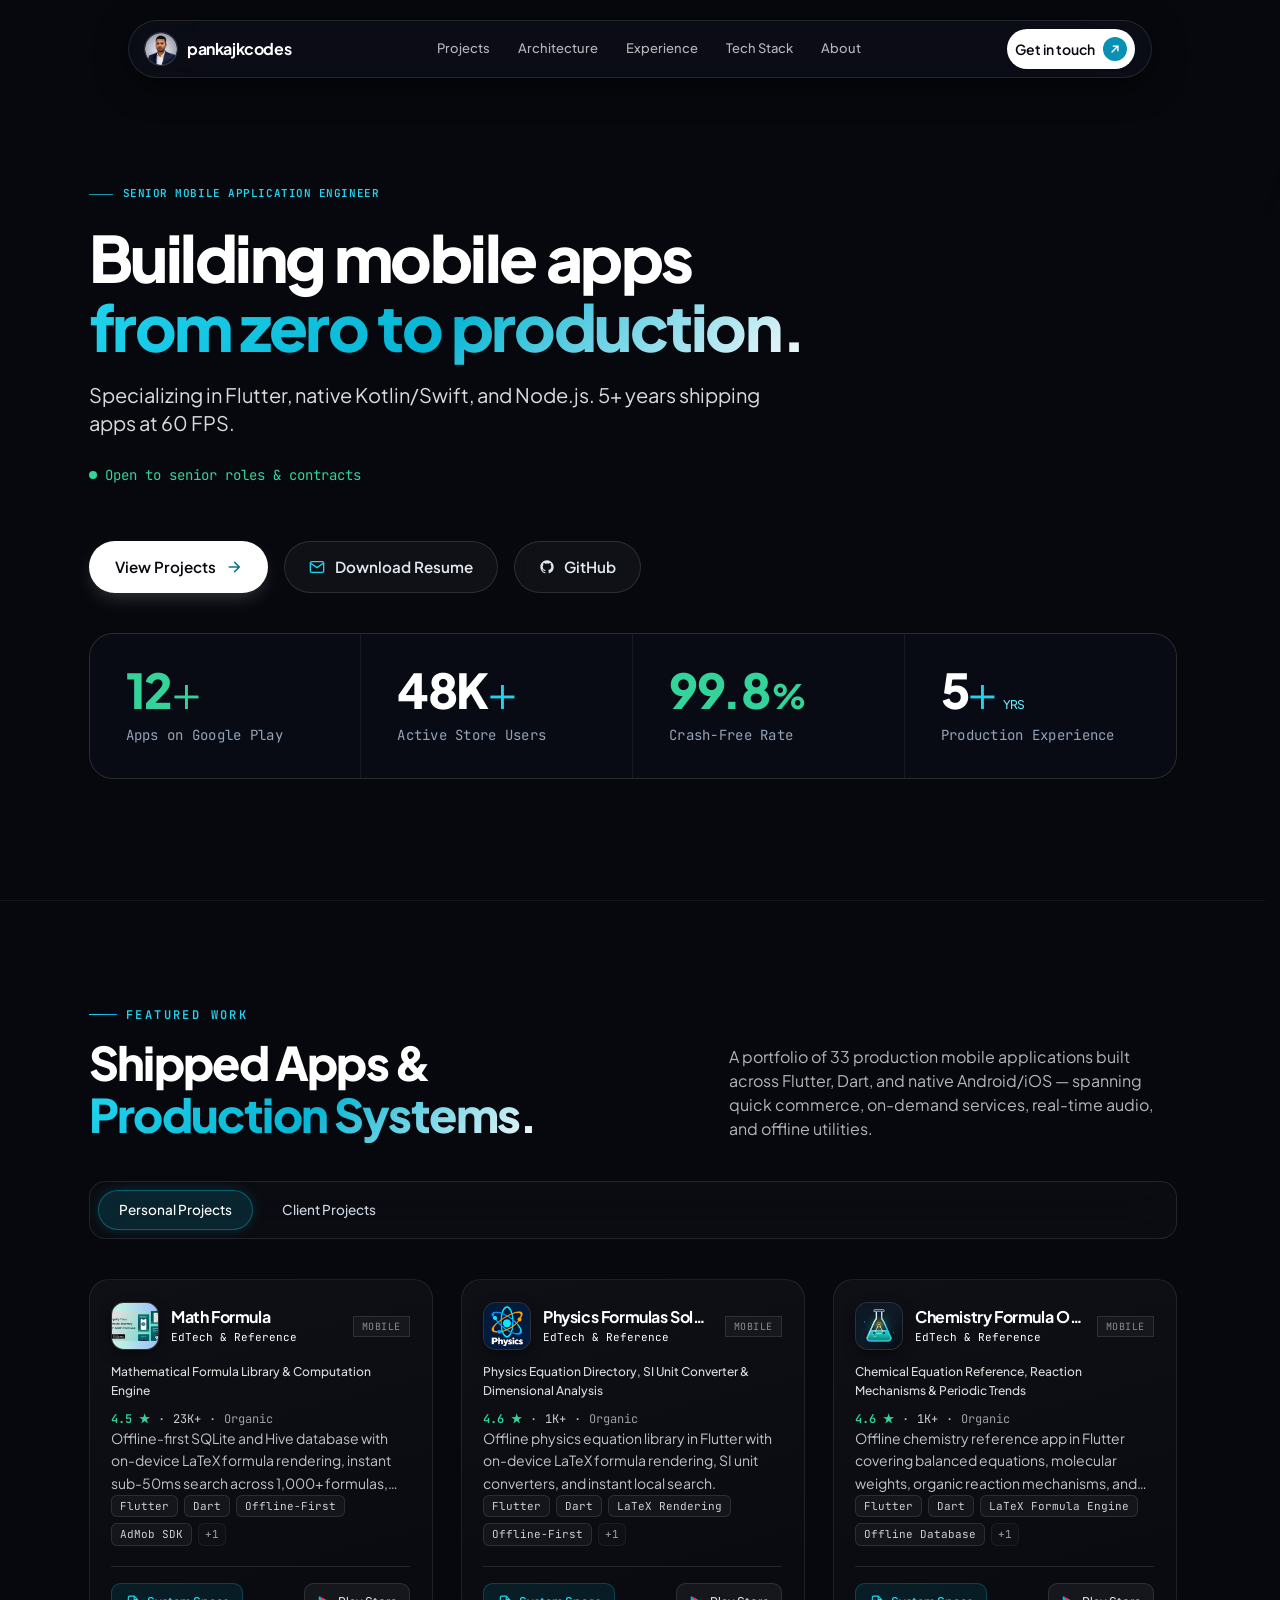
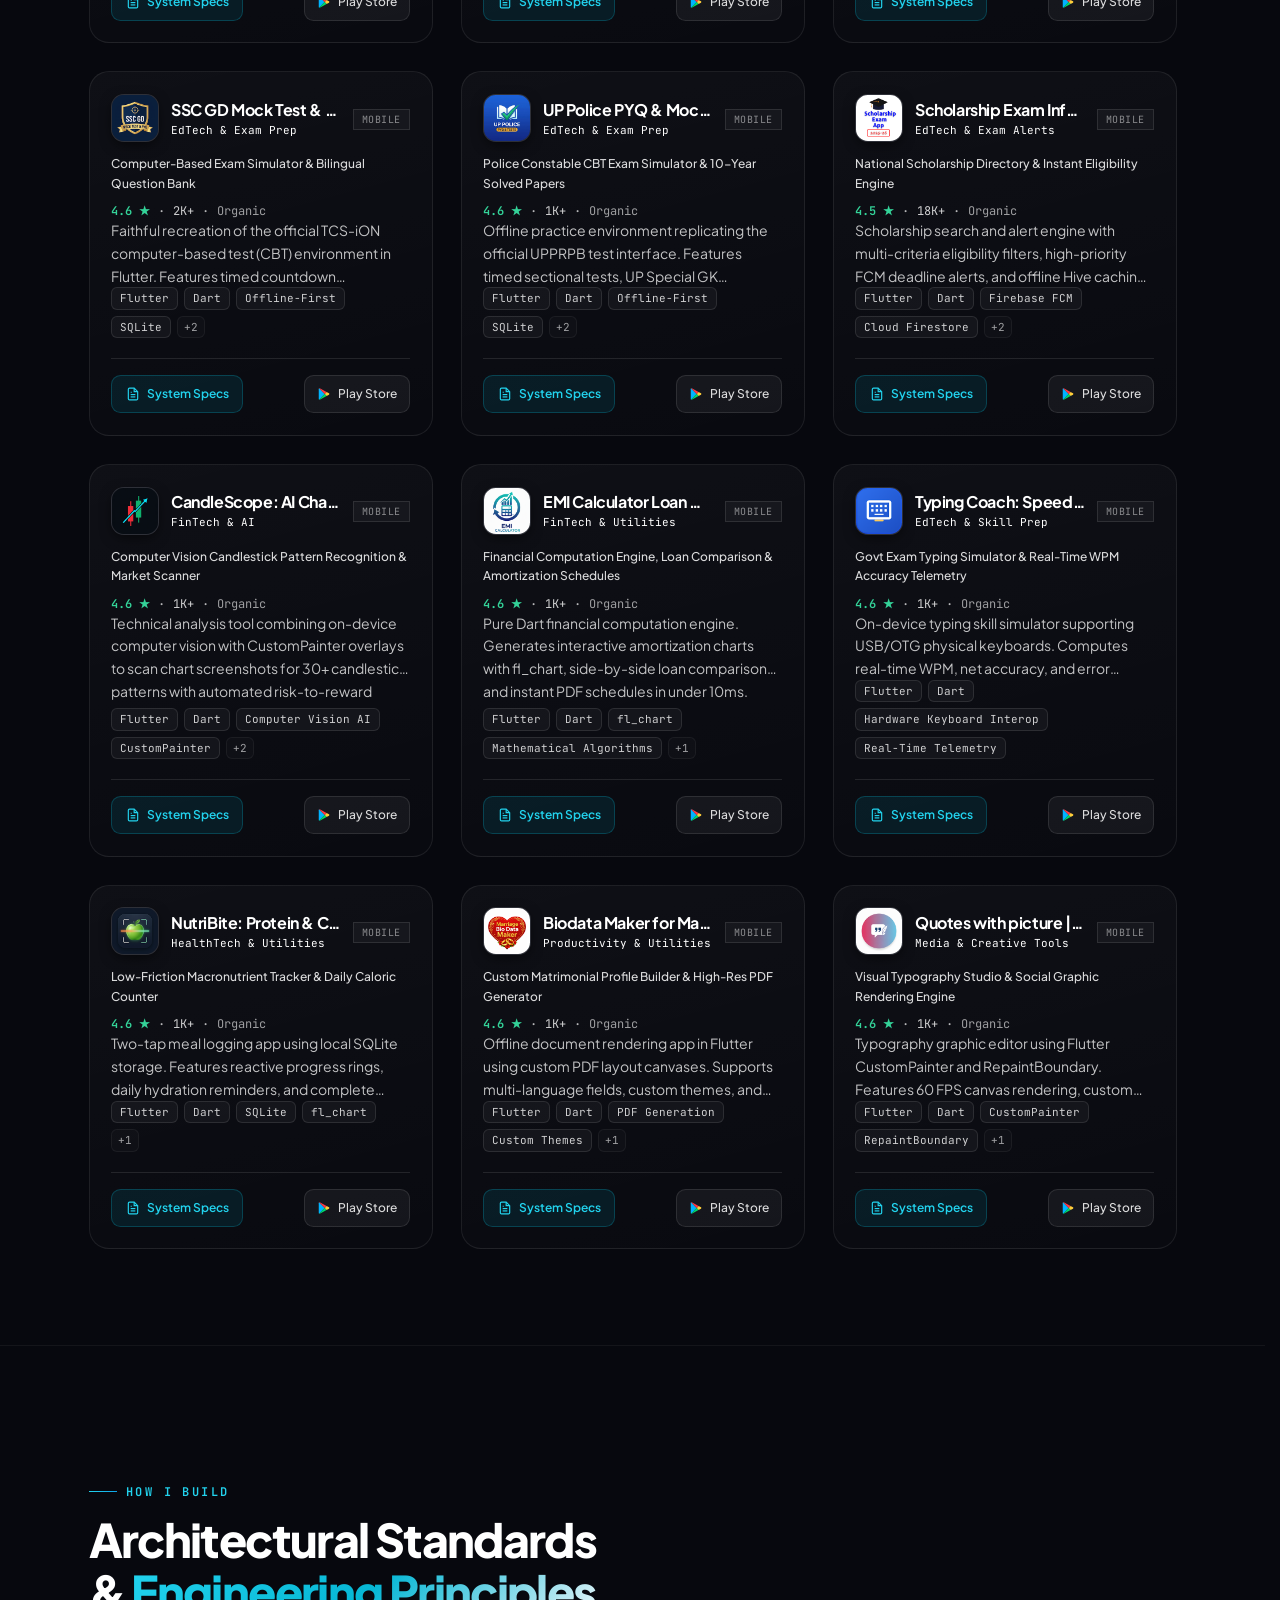
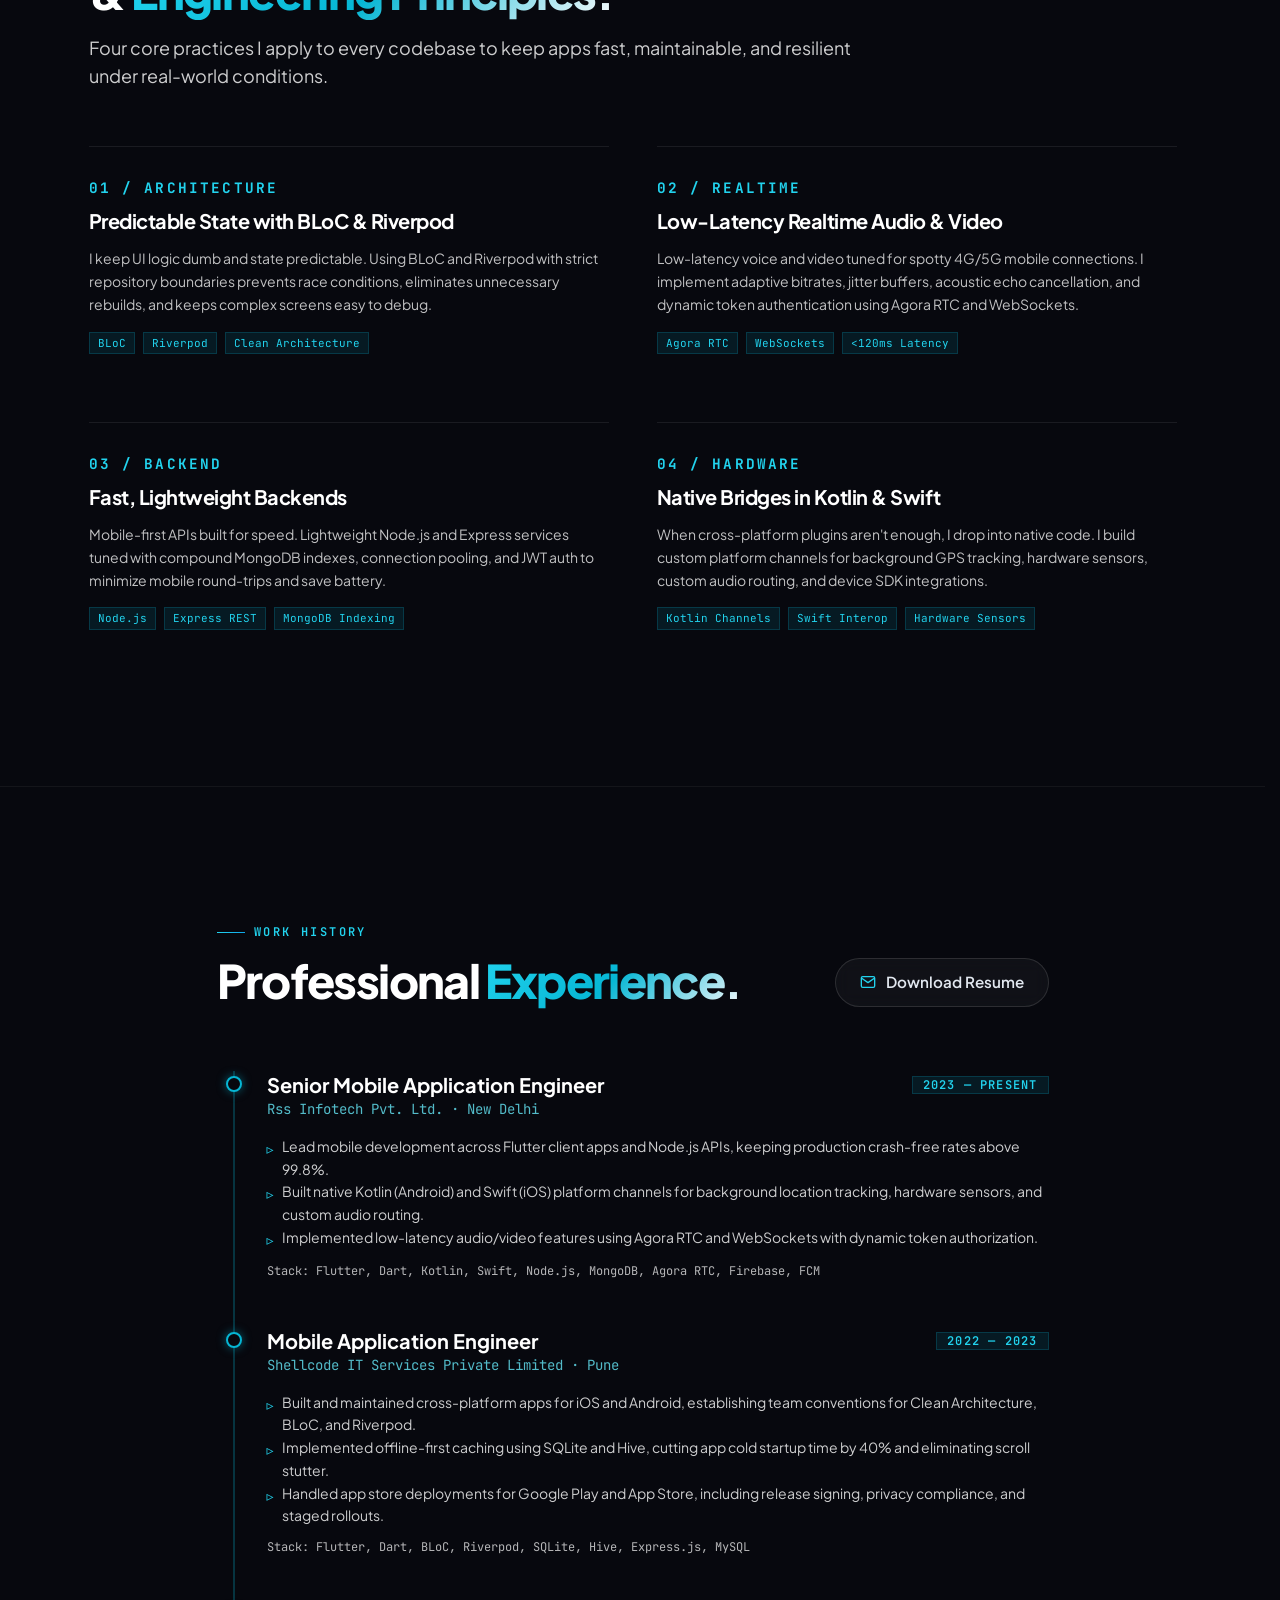
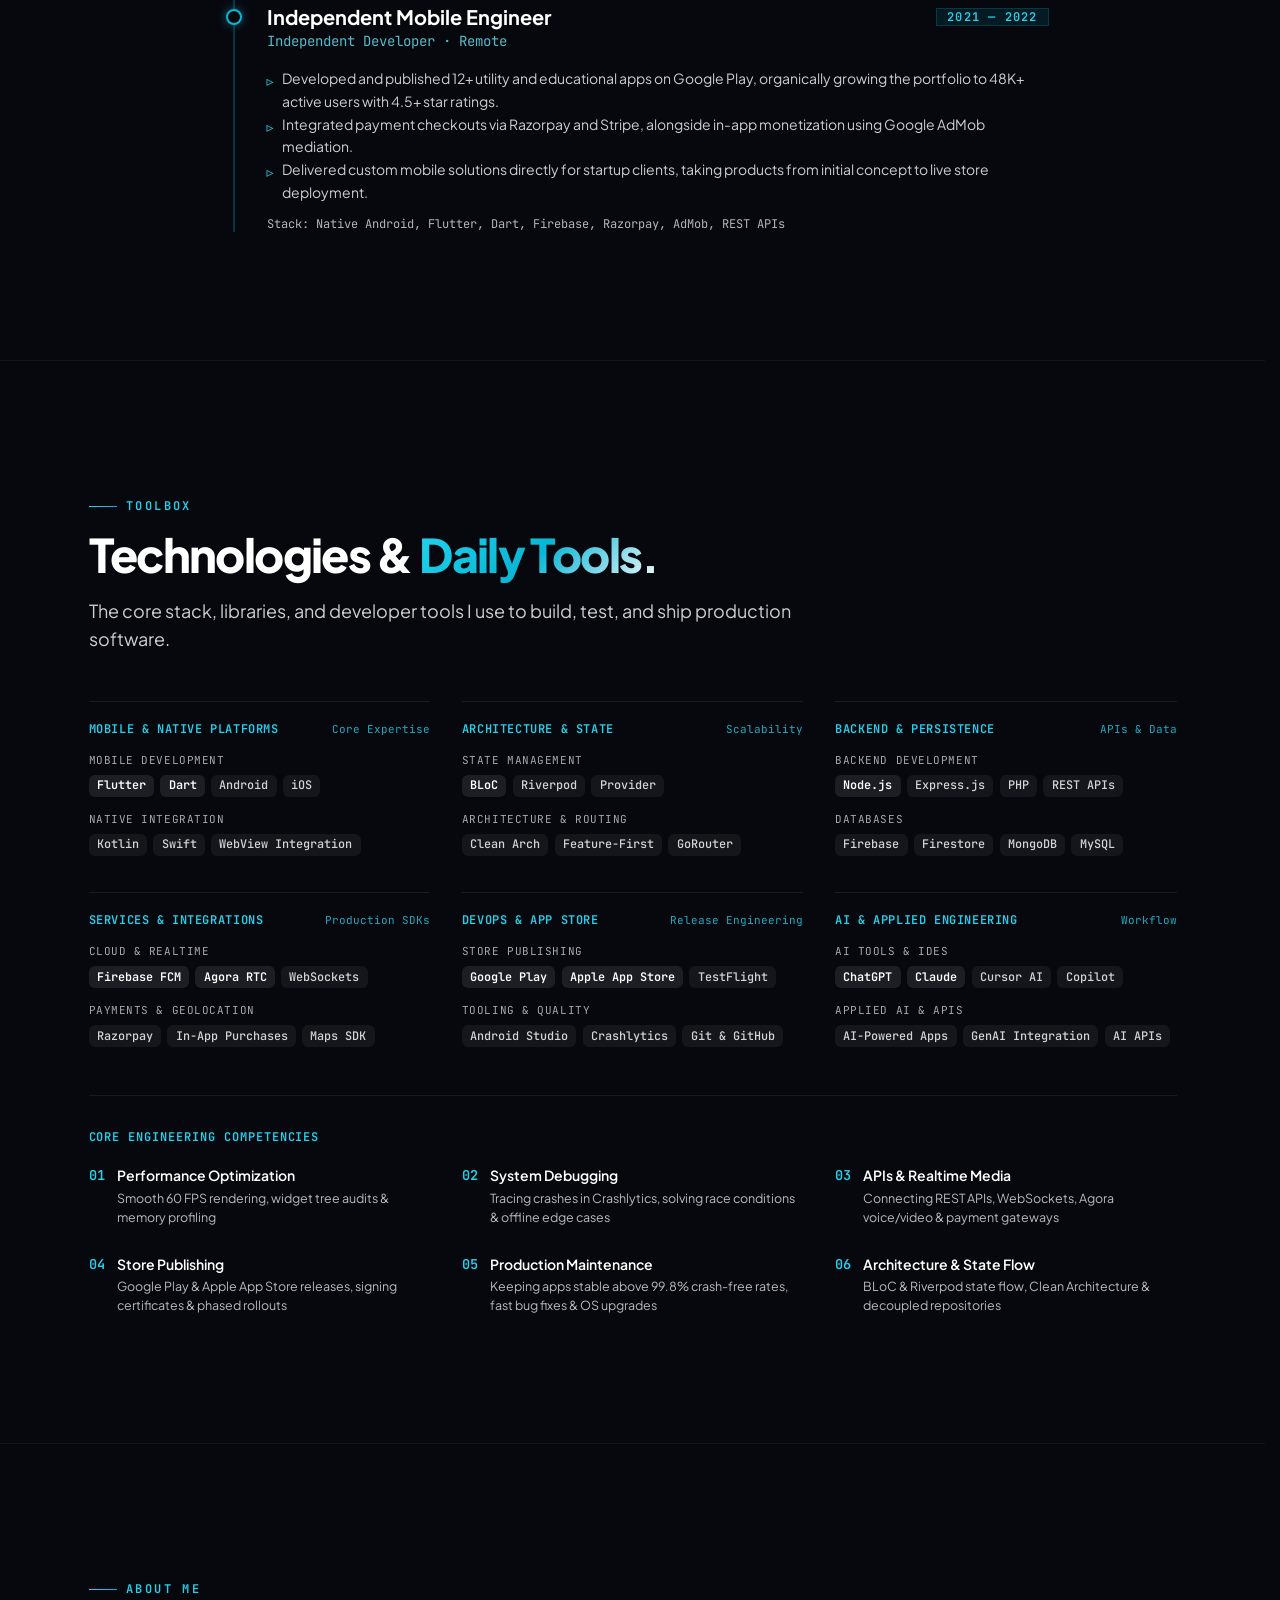
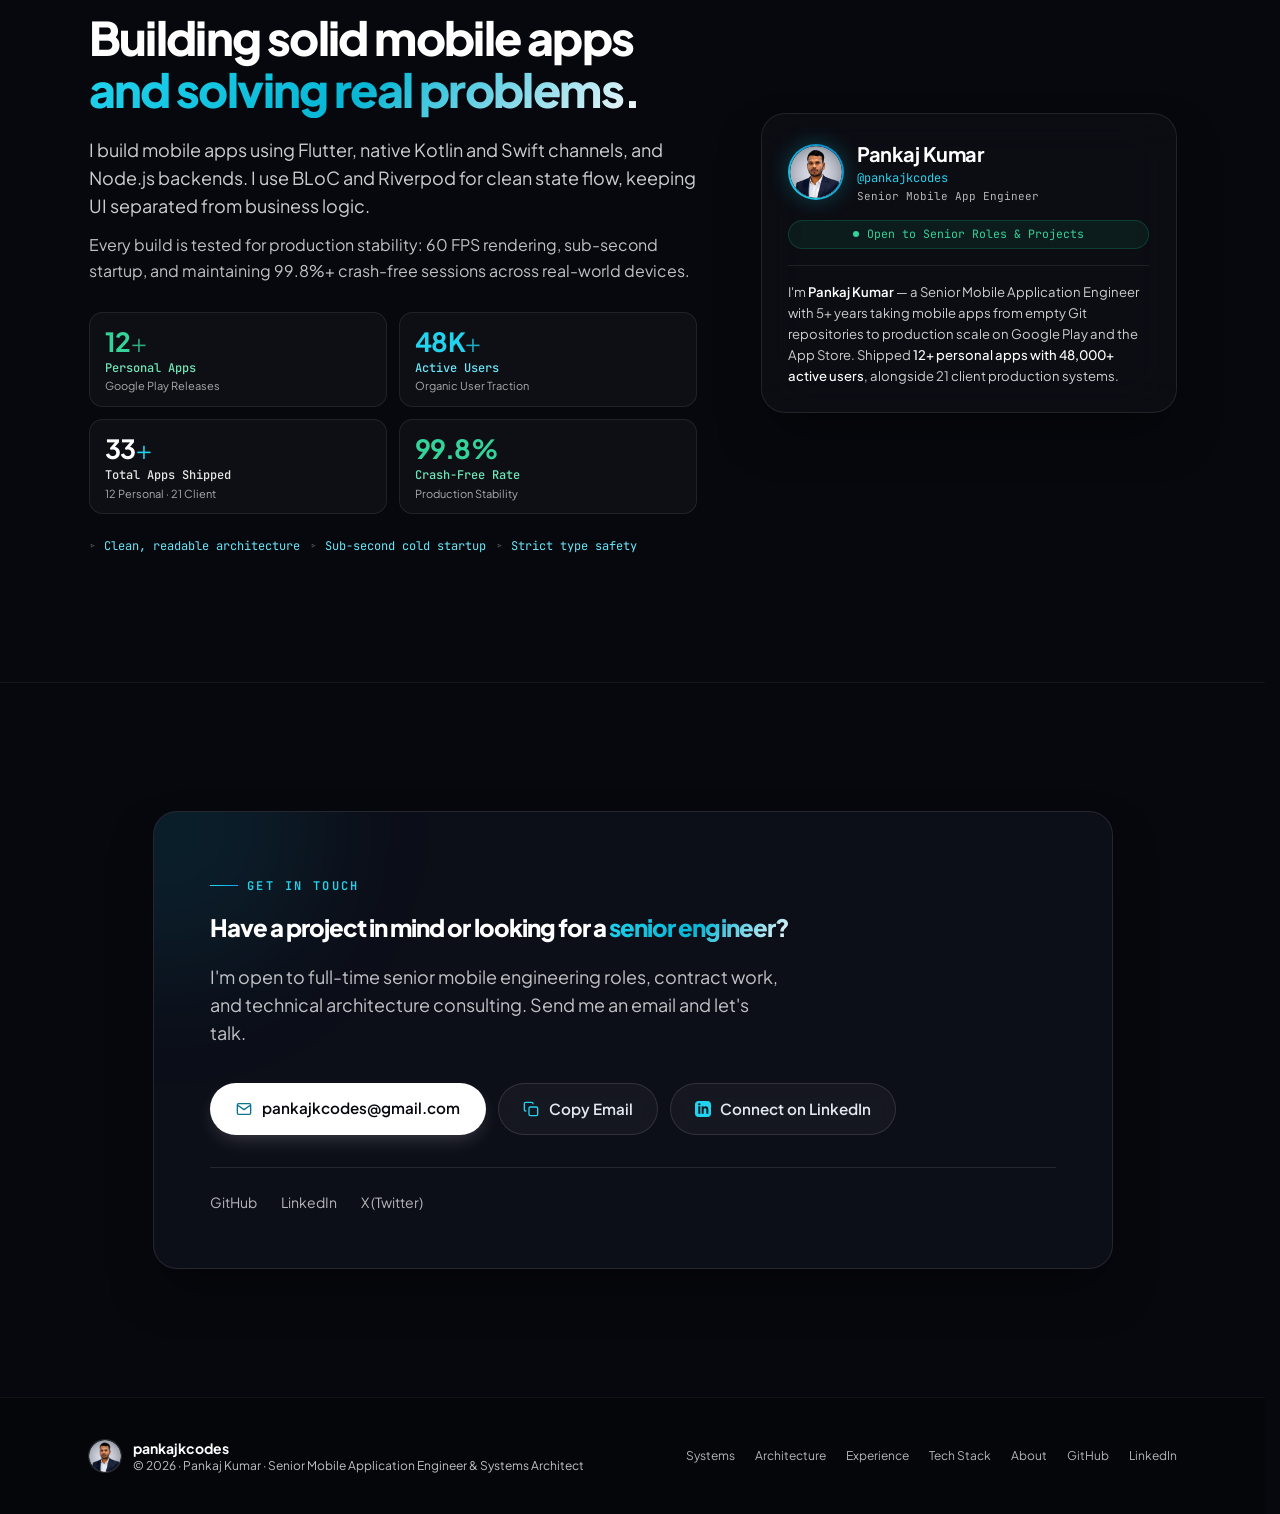
==== commit b7333f6f: "fix(ui): calibrate mobile hero typography and button margins across iPhone and Android" ====
--- a/index.html
+++ b/index.html
@@ -165,7 +165,7 @@
         </h1>
 
         <p class="mt-5 sm:mt-8 max-w-2xl text-base sm:text-xl text-white/85 leading-relaxed">
-          Specializing in Flutter, native Kotlin/Swift, and Node.js. 5+ years shipping apps at smooth 60 FPS.
+          Specializing in Flutter, native Kotlin/Swift, and Node.js. 5+ years shipping apps at 60&nbsp;FPS.
         </p>
 
         <div class="mt-5 sm:mt-7 flex items-center gap-2 text-xs sm:text-sm font-mono text-emerald-400">
@@ -173,7 +173,7 @@
           <span>Open to senior roles &amp; contracts</span>
         </div>
 
-        <div class="mt-8 sm:mt-14 flex flex-col sm:flex-row items-stretch sm:items-center gap-3.5 sm:gap-4">
+        <div class="hero-cta-group mt-8 sm:mt-14 flex flex-col sm:flex-row items-stretch sm:items-center gap-3.5 sm:gap-4">
           <a href="#systems" class="btn-primary group justify-center">
             <span>View Projects</span>
             <svg class="w-4 h-4 text-cyan-700 group-hover:translate-x-0.5 transition" viewBox="0 0 24 24" fill="none" stroke="currentColor" stroke-width="2.4" aria-hidden="true"><path d="M5 12h14M13 5l7 7-7 7" stroke-linecap="round" stroke-linejoin="round"/></svg>
@@ -189,7 +189,7 @@
         </div>
 
         <!-- Stats bar -->
-        <div class="mt-12 sm:mt-20 command-telemetry-bar">
+        <div class="mt-10 sm:mt-20 command-telemetry-bar">
           <div class="telemetry-cell">
             <div class="telemetry-num text-emerald-400">12<span class="text-emerald-400 font-light">+</span></div>
             <div class="telemetry-lbl">Apps on Google Play</div>
--- a/assets/css/styles.css
+++ b/assets/css/styles.css
@@ -158,7 +158,7 @@
   font-family: var(--font-display);
   font-weight: 800;
   letter-spacing: -0.038em;
-  font-size: clamp(2rem, 5vw, 4.85rem);
+  font-size: clamp(1.625rem, 5vw, 4.85rem);
   line-height: 1.08;
   color: #ffffff;
   overflow-wrap: break-word;
@@ -718,6 +718,20 @@
 .grid-cols-2 { grid-template-columns: repeat(2, minmax(0, 1fr)) !important; }
 .grid-cols-3 { grid-template-columns: repeat(3, minmax(0, 1fr)) !important; }
 .grid-cols-4 { grid-template-columns: repeat(4, minmax(0, 1fr)) !important; }
+.gap-3\.5 { gap: 0.875rem !important; }
+.gap-16 { gap: 4rem !important; }
+@media (min-width: 1024px) {
+  .lg\:gap-16 { gap: 4rem !important; }
+}
+
+.hero-cta-group {
+  gap: 0.875rem !important;
+}
+@media (min-width: 640px) {
+  .hero-cta-group {
+    gap: 1rem !important;
+  }
+}
 
 /* Executive Profile Card */
 .executive-profile-card {
@@ -866,7 +880,7 @@
   background: #ffffff;
   color: #07080e;
   border: 1px solid rgba(255, 255, 255, 0.1);
-  box-shadow: 0 10px 25px -8px rgba(255, 255, 255, 0.3);
+  box-shadow: 0 8px 20px -6px rgba(255, 255, 255, 0.22);
   transition: all 0.18s ease;
   cursor: pointer;
 }
